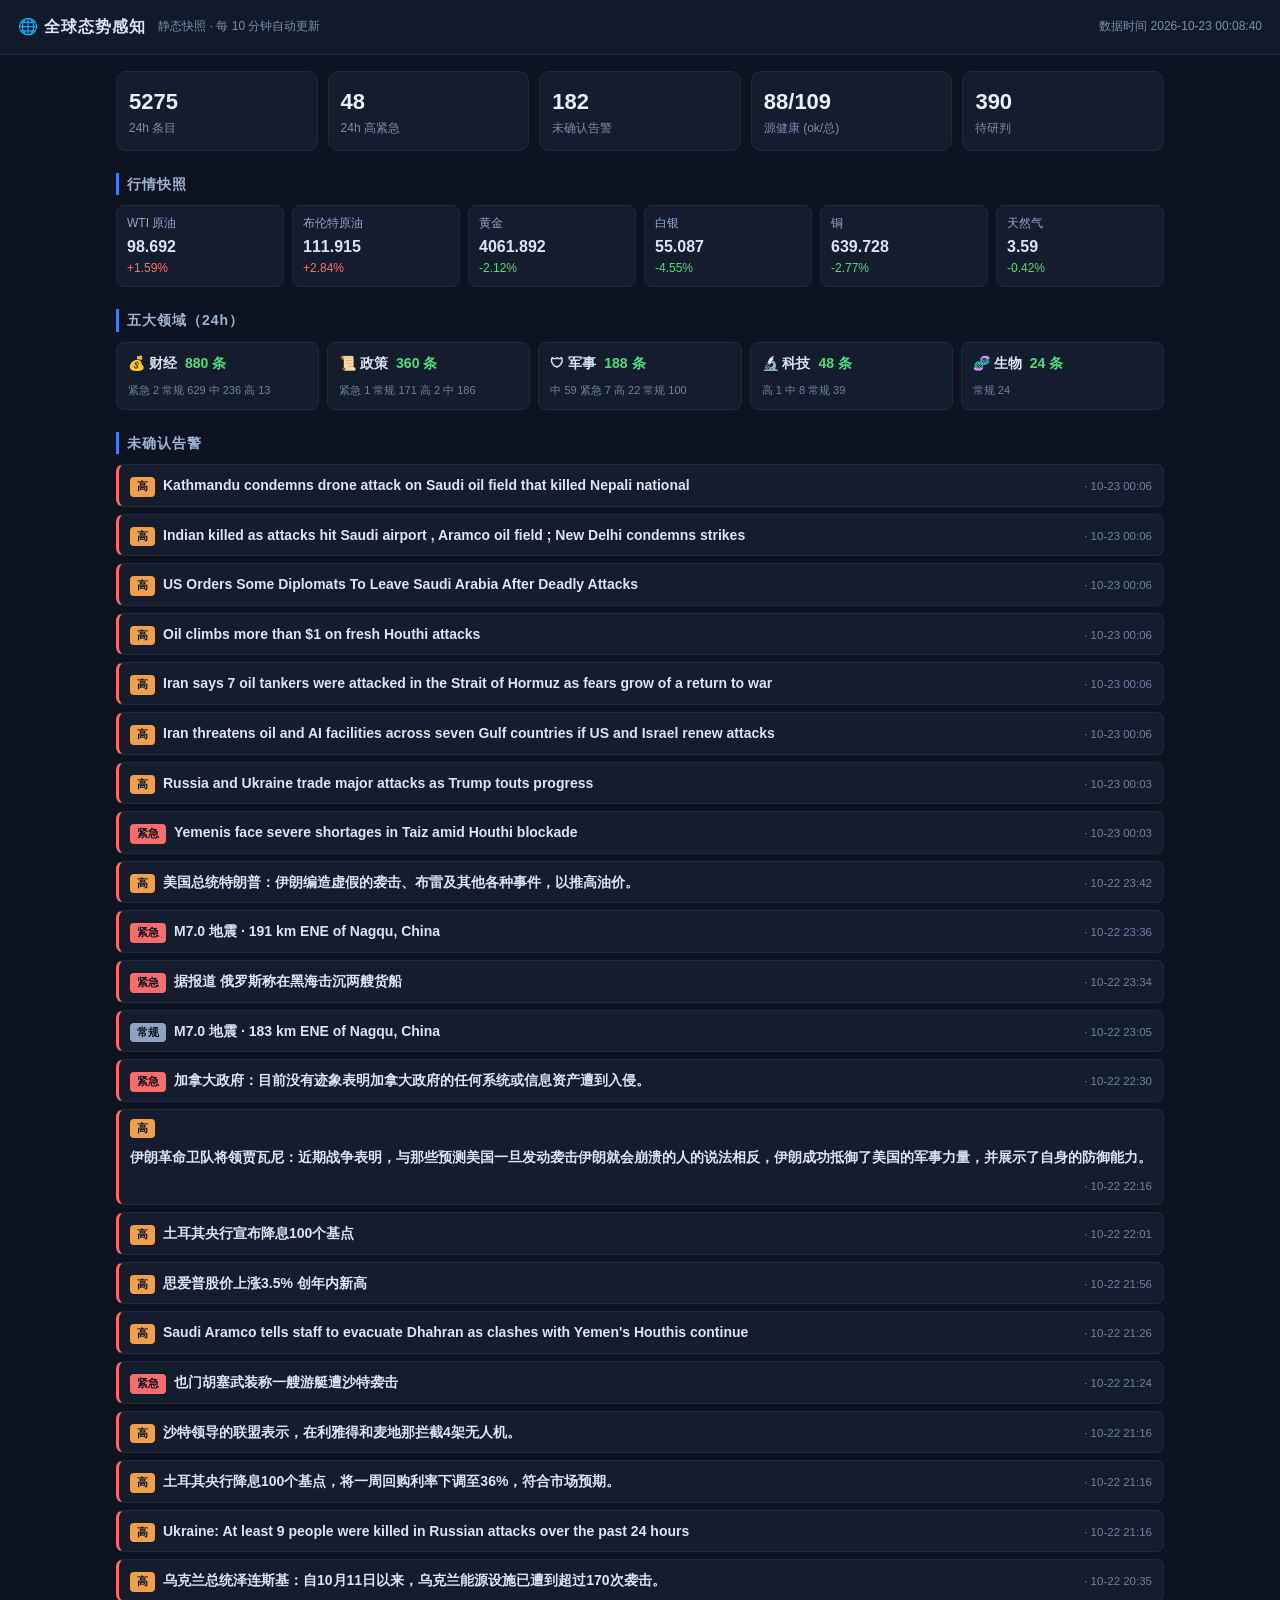
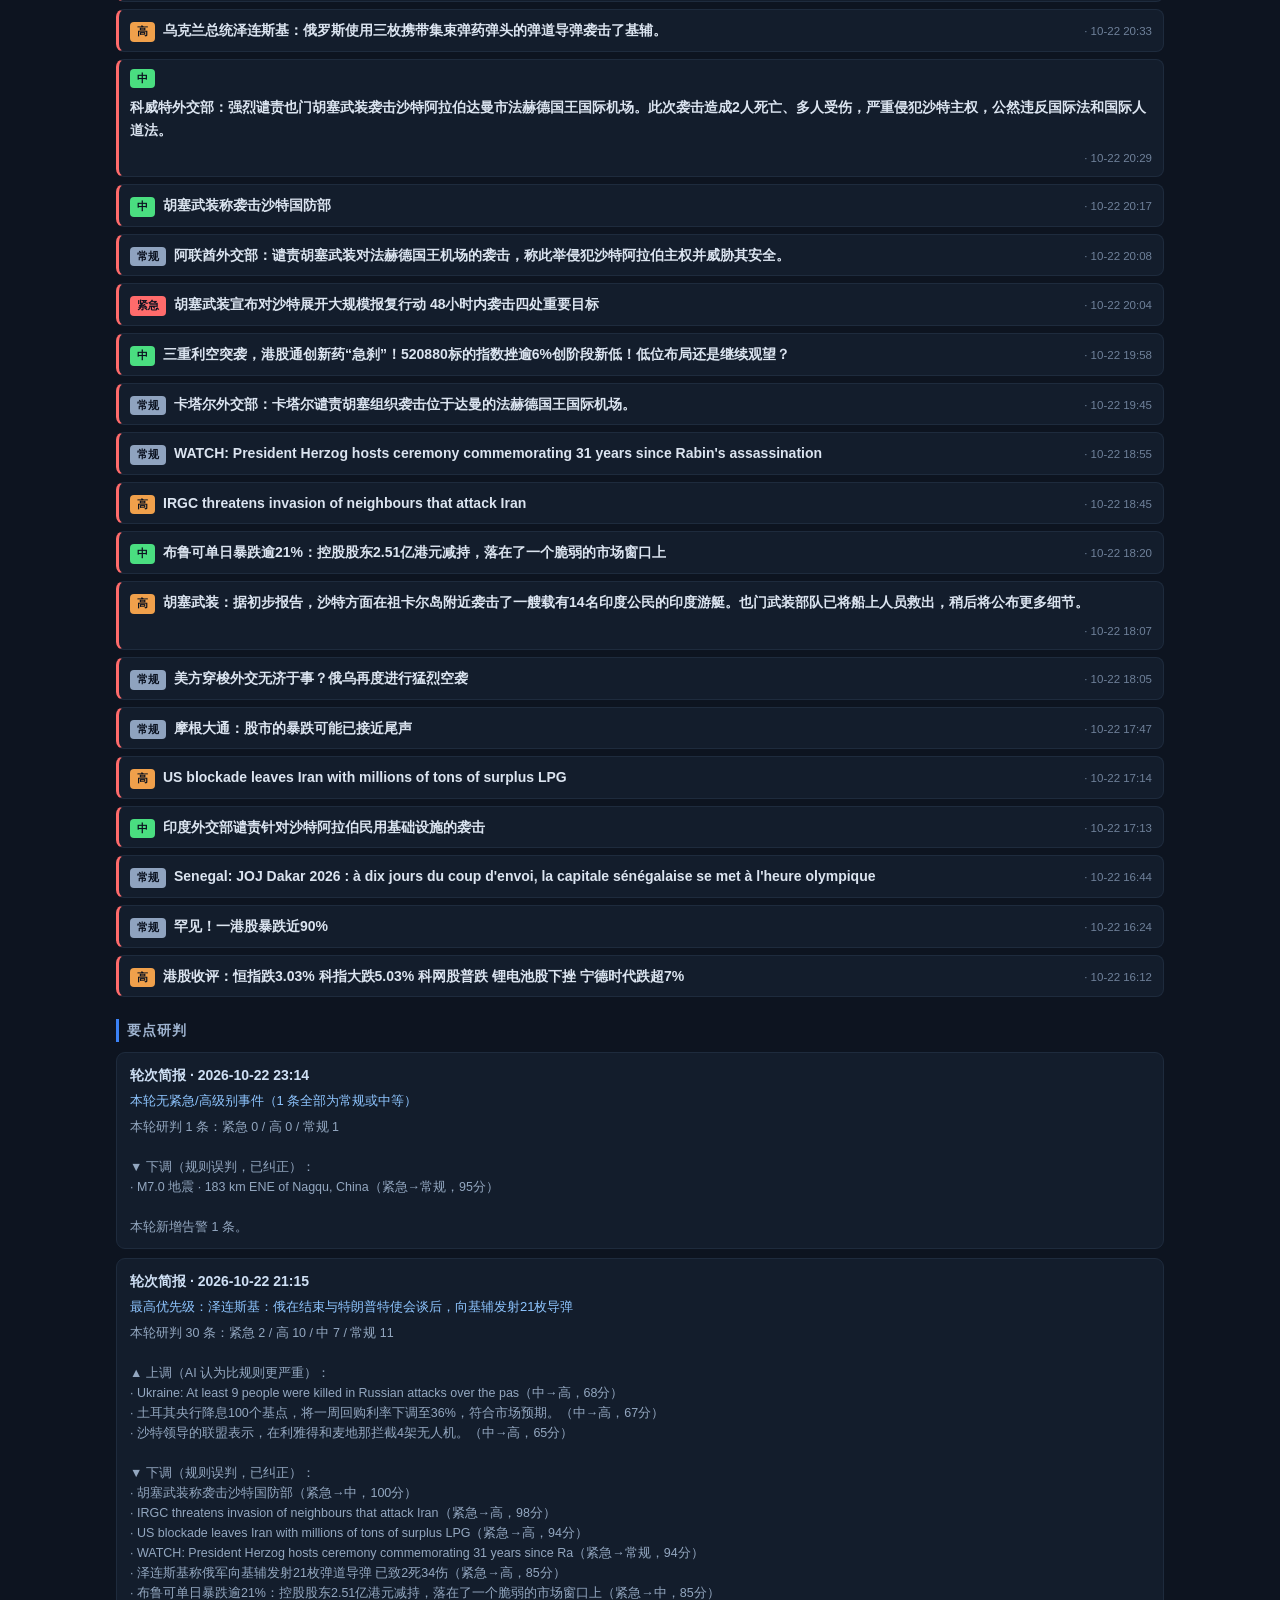
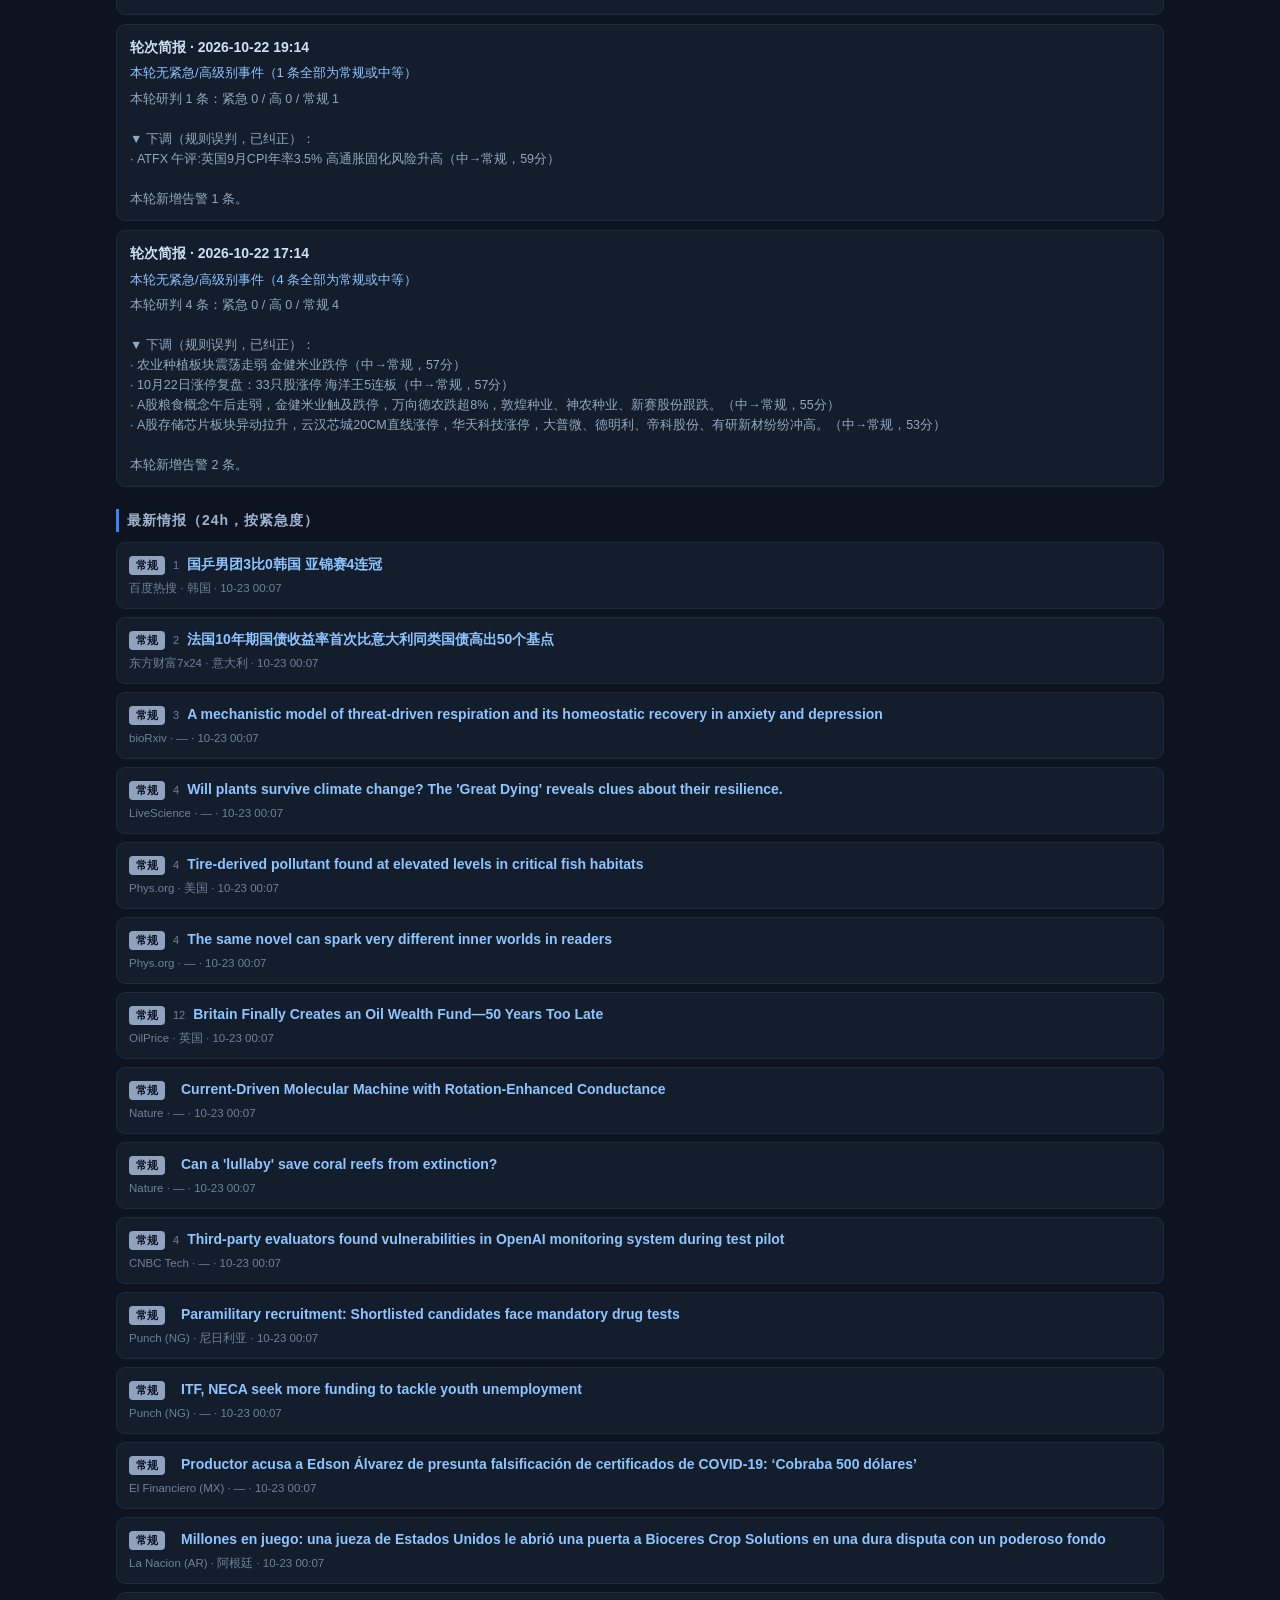
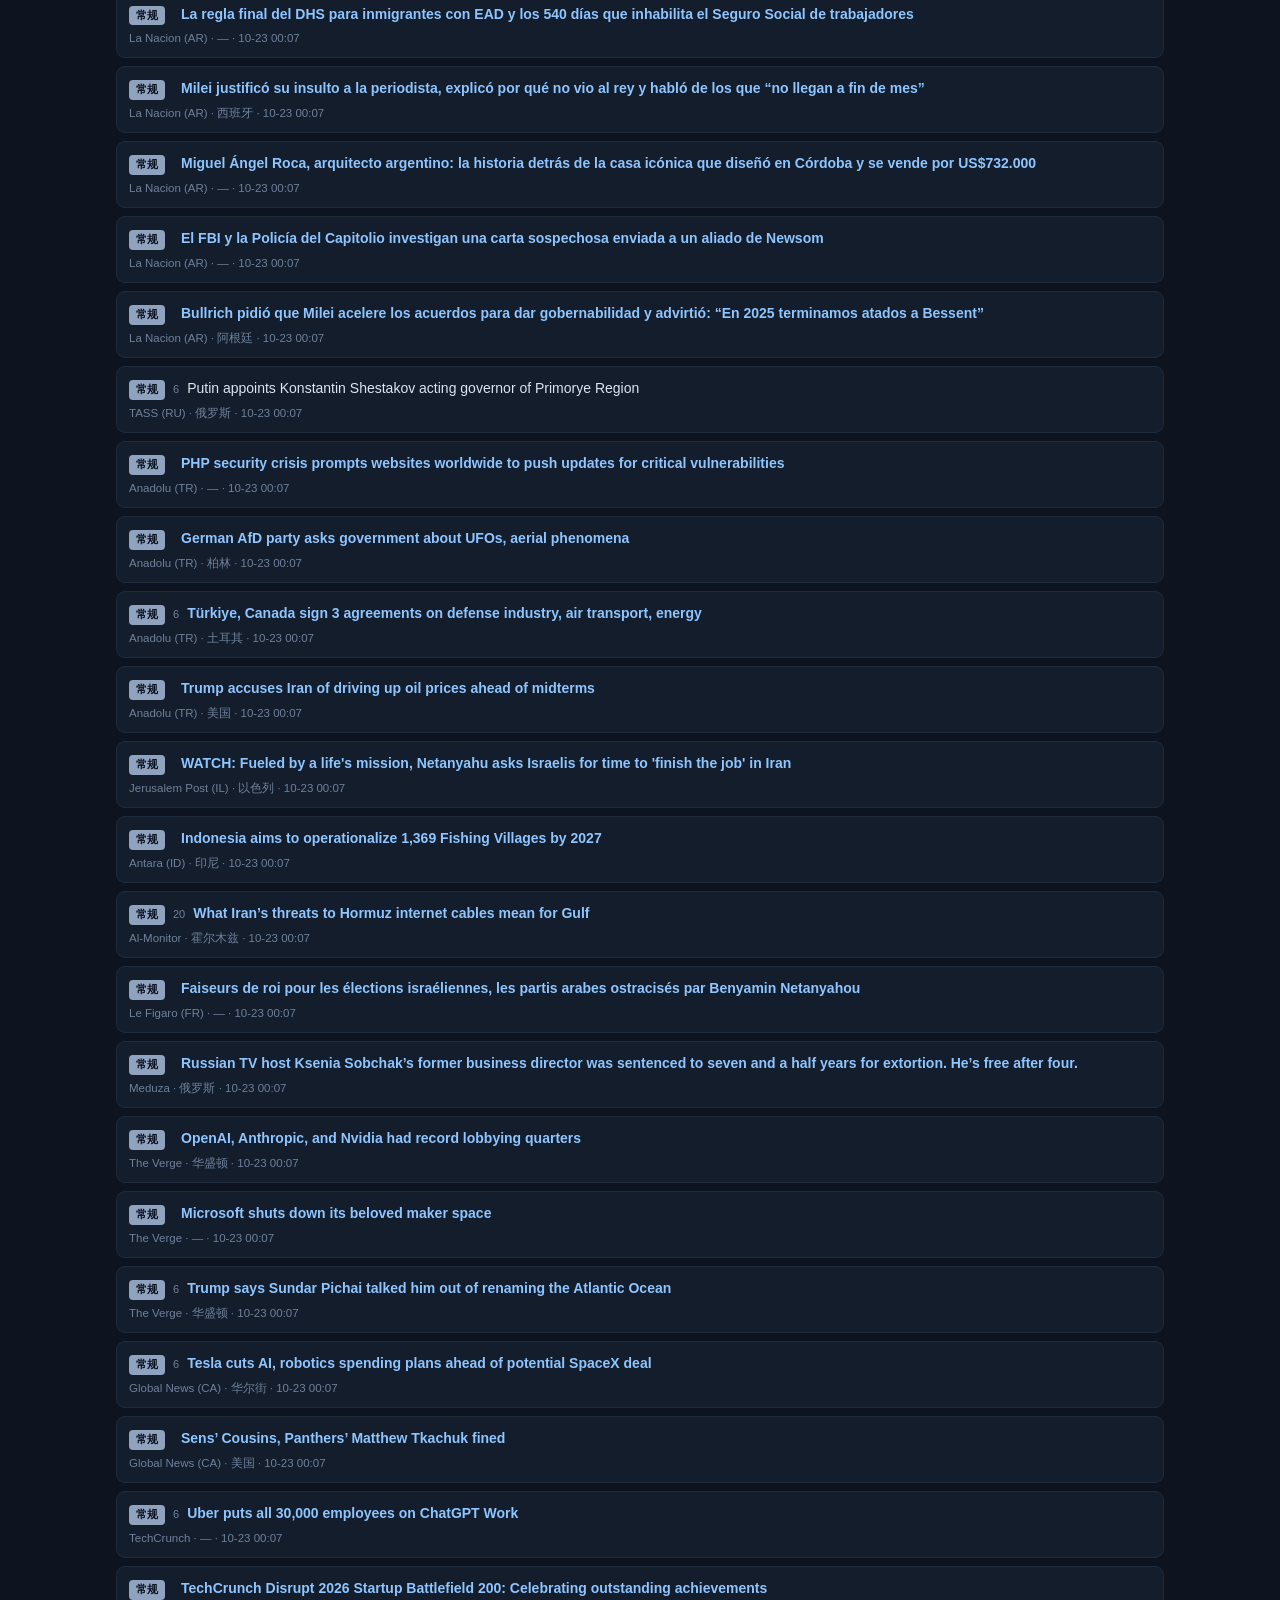
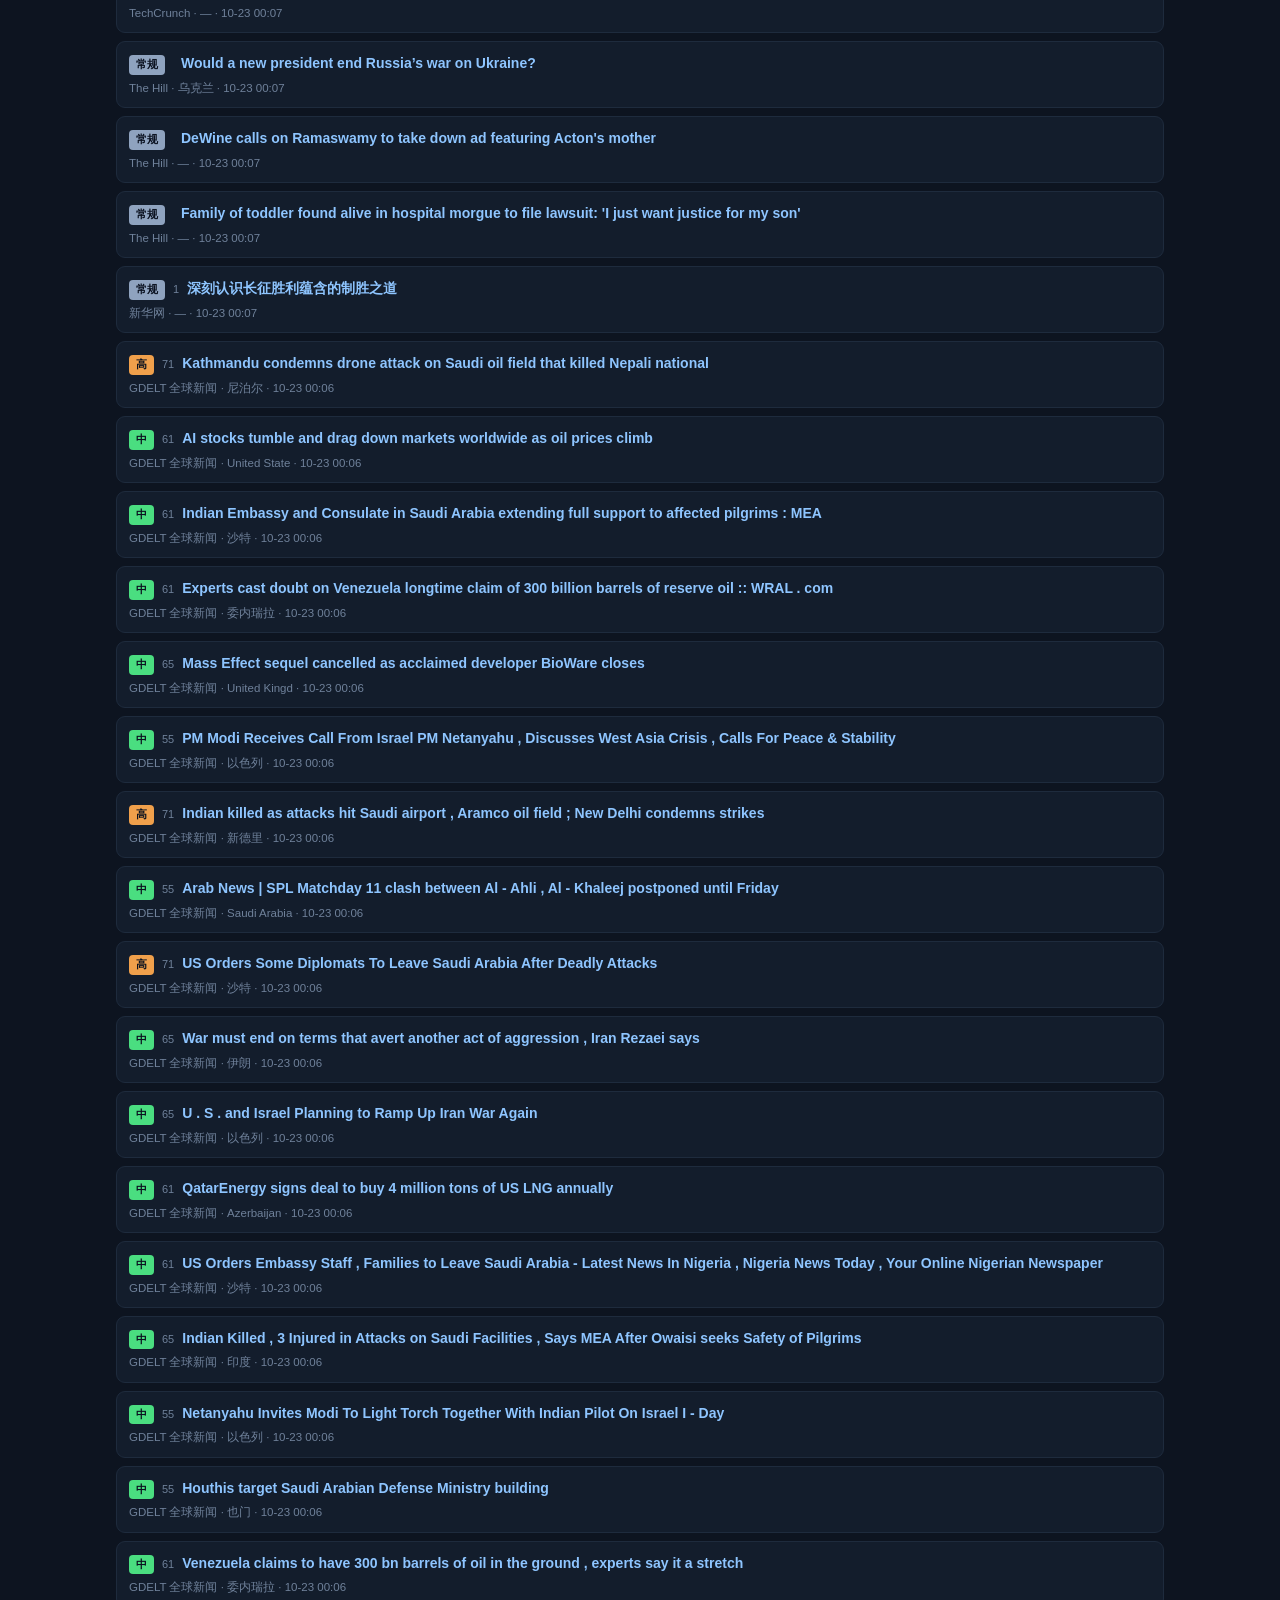
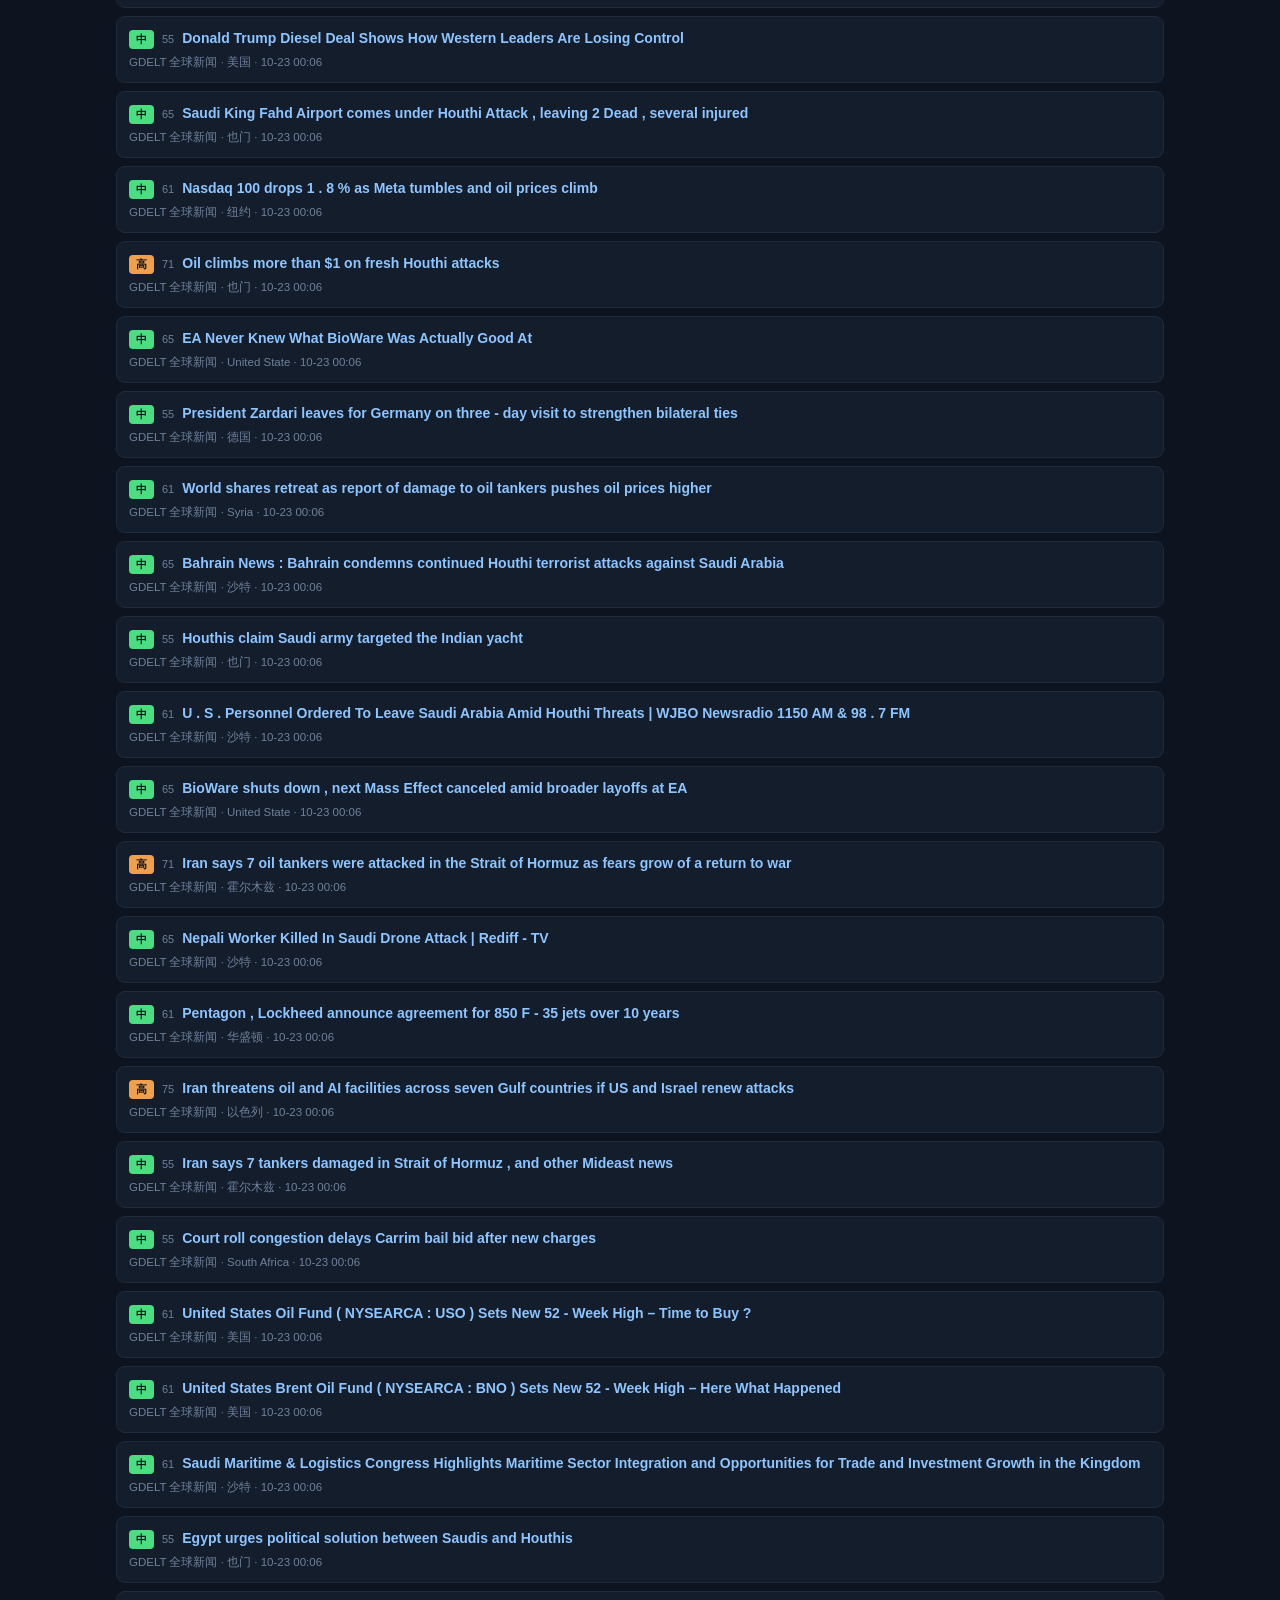
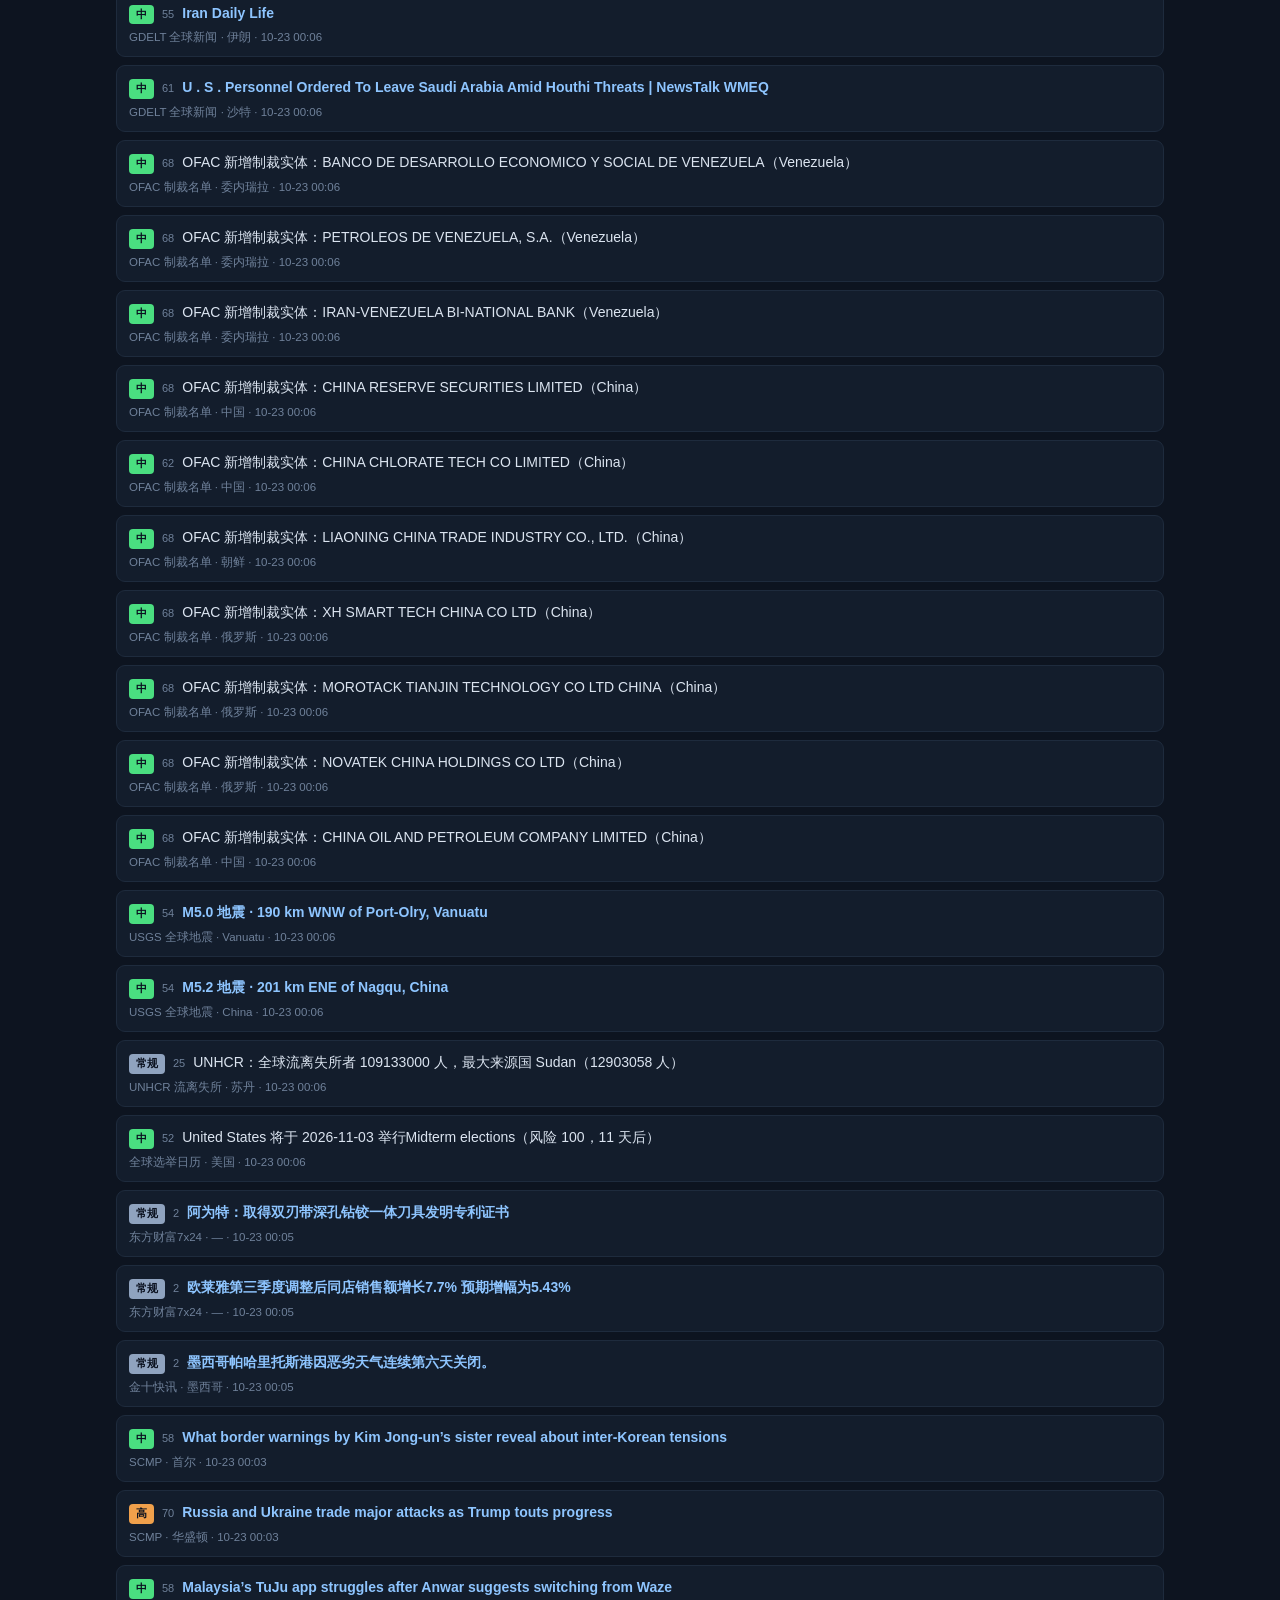
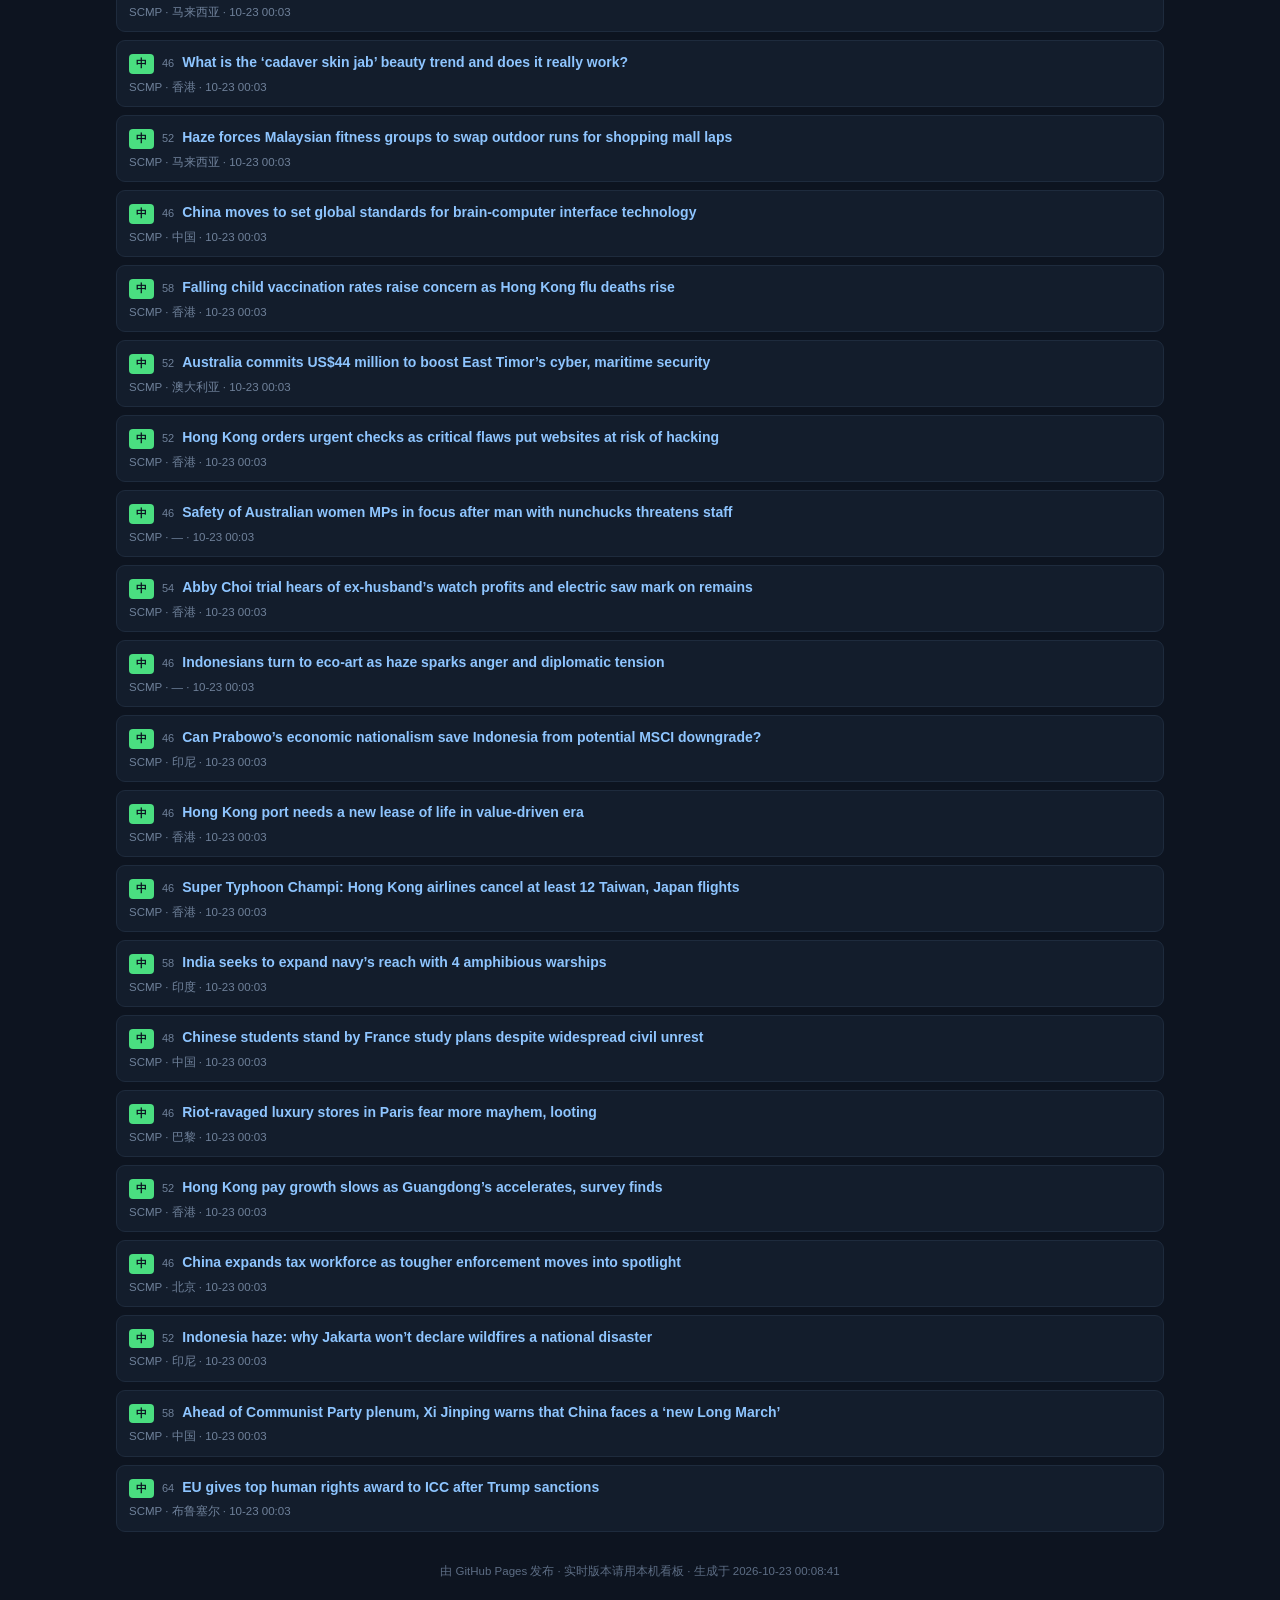
==== index.html @ e20b3ebb "chore: 更新看板快照 2026-10-23 00:08:41" ====
<!DOCTYPE html>
<html lang="zh-CN"><head><meta charset="utf-8">
<meta name="viewport" content="width=device-width,initial-scale=1">
<meta http-equiv="refresh" content="600">
<title>全球态势感知 · 静态看板</title>
<style>
*{box-sizing:border-box}
body{margin:0;background:#0d1420;color:#dbe4f0;font:14px/1.6 -apple-system,"Segoe UI","Microsoft YaHei",sans-serif}
header{display:flex;align-items:center;gap:12px;padding:14px 18px;border-bottom:1px solid #1e2b3d;background:#111a28;flex-wrap:wrap}
h1{font-size:16px;margin:0;letter-spacing:1px}
.sub{color:#7b8ea8;font-size:12px}
.wrap{max-width:1080px;margin:0 auto;padding:16px}
.cards{display:grid;grid-template-columns:repeat(auto-fit,minmax(150px,1fr));gap:10px;margin-bottom:16px}
.c{background:#131d2c;border:1px solid #1e2b3d;border-radius:10px;padding:12px}
.c .n{font-size:22px;font-weight:700;color:#e8f0fb}
.c .l{color:#7b8ea8;font-size:12px}
h2{font-size:14px;margin:22px 0 10px;color:#9fb4d0;letter-spacing:1px;border-left:3px solid #3b82f6;padding-left:8px}
.quotes{display:grid;grid-template-columns:repeat(auto-fit,minmax(120px,1fr));gap:8px}
.q{background:#131d2c;border:1px solid #1e2b3d;border-radius:8px;padding:8px 10px}
.qn{color:#8fa8c8;font-size:12px}.qp{font-size:16px;font-weight:700}.qc{font-size:12px}
.domains{display:grid;grid-template-columns:repeat(auto-fit,minmax(190px,1fr));gap:8px}
.d{background:#131d2c;border:1px solid #1e2b3d;border-radius:8px;padding:9px 11px;display:flex;gap:8px;align-items:baseline;flex-wrap:wrap}
.d span{color:#4ade80;font-weight:700}.d i{color:#6f819a;font-size:11px;font-style:normal;width:100%}
ul.alerts{list-style:none;padding:0;margin:0}
ul.alerts li{background:#131d2c;border:1px solid #1e2b3d;border-left:3px solid #ff6b6b;border-radius:8px;padding:9px 11px;margin-bottom:7px;display:flex;gap:8px;flex-wrap:wrap;align-items:baseline}
.lv{padding:1px 7px;border-radius:4px;font-size:11px;font-weight:700;color:#0b1220}
.at{font-weight:600}
.am{color:#6f819a;font-size:11.5px;margin-left:auto}
.it{background:#131d2c;border:1px solid #1e2b3d;border-radius:9px;padding:10px 12px;margin-bottom:8px}
.ih{display:flex;gap:8px;align-items:baseline;flex-wrap:wrap}
.ih a{color:#8ec5ff;text-decoration:none;font-weight:600}
.ih a:hover{text-decoration:underline}
.sc{color:#6f819a;font-size:11px}
.im{color:#6f819a;font-size:11.5px;margin-top:4px}
.in{color:#9fb4d0;font-size:12.5px;margin-top:6px;padding-top:6px;border-top:1px dashed #1e2b3d}
.b{background:#131d2c;border:1px solid #1e2b3d;border-radius:9px;padding:11px 13px;margin-bottom:9px}
.bt{font-weight:700;color:#cfe0f5}.bh{color:#8ec5ff;margin:5px 0;font-size:13px}
.bb{color:#93a7c0;font-size:12.5px}
footer{color:#5d6d84;font-size:11.5px;text-align:center;padding:22px 0}
</style></head><body>
<header>
  <h1>🌐 全球态势感知</h1>
  <span class="sub">静态快照 · 每 10 分钟自动更新</span>
  <span class="sub" style="margin-left:auto">数据时间 2026-10-23 00:08:40</span>
</header>
<div class="wrap">
  <div class="cards">
    <div class="c"><div class="n">5275</div><div class="l">24h 条目</div></div>
    <div class="c"><div class="n">48</div><div class="l">24h 高紧急</div></div>
    <div class="c"><div class="n">182</div><div class="l">未确认告警</div></div>
    <div class="c"><div class="n">88/109</div><div class="l">源健康 (ok/总)</div></div>
    <div class="c"><div class="n">390</div><div class="l">待研判</div></div>
  </div>
  <h2>行情快照</h2>
  <div class="quotes"><div class="q"><div class="qn">WTI 原油</div><div class="qp">98.692</div><div class="qc" style="color:#ff6b6b">+1.59%</div></div><div class="q"><div class="qn">布伦特原油</div><div class="qp">111.915</div><div class="qc" style="color:#ff6b6b">+2.84%</div></div><div class="q"><div class="qn">黄金</div><div class="qp">4061.892</div><div class="qc" style="color:#4ade80">-2.12%</div></div><div class="q"><div class="qn">白银</div><div class="qp">55.087</div><div class="qc" style="color:#4ade80">-4.55%</div></div><div class="q"><div class="qn">铜</div><div class="qp">639.728</div><div class="qc" style="color:#4ade80">-2.77%</div></div><div class="q"><div class="qn">天然气</div><div class="qp">3.59</div><div class="qc" style="color:#4ade80">-0.42%</div></div></div>
  <h2>五大领域（24h）</h2>
  <div class="domains"><div class="d"><b>💰 财经</b><span>880 条</span><i>紧急 2 常规 629 中 236 高 13</i></div><div class="d"><b>📜 政策</b><span>360 条</span><i>紧急 1 常规 171 高 2 中 186</i></div><div class="d"><b>🛡 军事</b><span>188 条</span><i>中 59 紧急 7 高 22 常规 100</i></div><div class="d"><b>🔬 科技</b><span>48 条</span><i>高 1 中 8 常规 39</i></div><div class="d"><b>🧬 生物</b><span>24 条</span><i>常规 24</i></div></div>
  <h2>未确认告警</h2>
  <ul class="alerts"><li><span class="lv" style="background:#f0a04b">高</span><span class="at">Kathmandu condemns drone attack on Saudi oil field that killed Nepali national</span><span class="am"> · 10-23 00:06</span></li><li><span class="lv" style="background:#f0a04b">高</span><span class="at">Indian killed as attacks hit Saudi airport , Aramco oil field ; New Delhi condemns strikes</span><span class="am"> · 10-23 00:06</span></li><li><span class="lv" style="background:#f0a04b">高</span><span class="at">US Orders Some Diplomats To Leave Saudi Arabia After Deadly Attacks</span><span class="am"> · 10-23 00:06</span></li><li><span class="lv" style="background:#f0a04b">高</span><span class="at">Oil climbs more than $1 on fresh Houthi attacks</span><span class="am"> · 10-23 00:06</span></li><li><span class="lv" style="background:#f0a04b">高</span><span class="at">Iran says 7 oil tankers were attacked in the Strait of Hormuz as fears grow of a return to war</span><span class="am"> · 10-23 00:06</span></li><li><span class="lv" style="background:#f0a04b">高</span><span class="at">Iran threatens oil and AI facilities across seven Gulf countries if US and Israel renew attacks</span><span class="am"> · 10-23 00:06</span></li><li><span class="lv" style="background:#f0a04b">高</span><span class="at">Russia and Ukraine trade major attacks as Trump touts progress</span><span class="am"> · 10-23 00:03</span></li><li><span class="lv" style="background:#ff6b6b">紧急</span><span class="at">Yemenis face severe shortages in Taiz amid Houthi blockade</span><span class="am"> · 10-23 00:03</span></li><li><span class="lv" style="background:#f0a04b">高</span><span class="at">美国总统特朗普：伊朗编造虚假的袭击、布雷及其他各种事件，以推高油价。</span><span class="am"> · 10-22 23:42</span></li><li><span class="lv" style="background:#ff6b6b">紧急</span><span class="at">M7.0 地震 · 191 km ENE of Nagqu, China</span><span class="am"> · 10-22 23:36</span></li><li><span class="lv" style="background:#ff6b6b">紧急</span><span class="at">据报道 俄罗斯称在黑海击沉两艘货船</span><span class="am"> · 10-22 23:34</span></li><li><span class="lv" style="background:#8fa3bf">常规</span><span class="at">M7.0 地震 · 183 km ENE of Nagqu, China</span><span class="am"> · 10-22 23:05</span></li><li><span class="lv" style="background:#ff6b6b">紧急</span><span class="at">加拿大政府：目前没有迹象表明加拿大政府的任何系统或信息资产遭到入侵。</span><span class="am"> · 10-22 22:30</span></li><li><span class="lv" style="background:#f0a04b">高</span><span class="at">伊朗革命卫队将领贾瓦尼：近期战争表明，与那些预测美国一旦发动袭击伊朗就会崩溃的人的说法相反，伊朗成功抵御了美国的军事力量，并展示了自身的防御能力。</span><span class="am"> · 10-22 22:16</span></li><li><span class="lv" style="background:#f0a04b">高</span><span class="at">土耳其央行宣布降息100个基点</span><span class="am"> · 10-22 22:01</span></li><li><span class="lv" style="background:#f0a04b">高</span><span class="at">思爱普股价上涨3.5% 创年内新高</span><span class="am"> · 10-22 21:56</span></li><li><span class="lv" style="background:#f0a04b">高</span><span class="at">Saudi Aramco tells staff to evacuate Dhahran as clashes with Yemen's Houthis continue</span><span class="am"> · 10-22 21:26</span></li><li><span class="lv" style="background:#ff6b6b">紧急</span><span class="at">也门胡塞武装称一艘游艇遭沙特袭击</span><span class="am"> · 10-22 21:24</span></li><li><span class="lv" style="background:#f0a04b">高</span><span class="at">沙特领导的联盟表示，在利雅得和麦地那拦截4架无人机。</span><span class="am"> · 10-22 21:16</span></li><li><span class="lv" style="background:#f0a04b">高</span><span class="at">土耳其央行降息100个基点，将一周回购利率下调至36%，符合市场预期。</span><span class="am"> · 10-22 21:16</span></li><li><span class="lv" style="background:#f0a04b">高</span><span class="at">Ukraine: At least 9 people were killed in Russian attacks over the past 24 hours</span><span class="am"> · 10-22 21:16</span></li><li><span class="lv" style="background:#f0a04b">高</span><span class="at">乌克兰总统泽连斯基：自10月11日以来，乌克兰能源设施已遭到超过170次袭击。</span><span class="am"> · 10-22 20:35</span></li><li><span class="lv" style="background:#f0a04b">高</span><span class="at">乌克兰总统泽连斯基：俄罗斯使用三枚携带集束弹药弹头的弹道导弹袭击了基辅。</span><span class="am"> · 10-22 20:33</span></li><li><span class="lv" style="background:#4ade80">中</span><span class="at">科威特外交部：强烈谴责也门胡塞武装袭击沙特阿拉伯达曼市法赫德国王国际机场。此次袭击造成2人死亡、多人受伤，严重侵犯沙特主权，公然违反国际法和国际人道法。</span><span class="am"> · 10-22 20:29</span></li><li><span class="lv" style="background:#4ade80">中</span><span class="at">胡塞武装称袭击沙特国防部</span><span class="am"> · 10-22 20:17</span></li><li><span class="lv" style="background:#8fa3bf">常规</span><span class="at">阿联酋外交部：谴责胡塞武装对法赫德国王机场的袭击，称此举侵犯沙特阿拉伯主权并威胁其安全。</span><span class="am"> · 10-22 20:08</span></li><li><span class="lv" style="background:#ff6b6b">紧急</span><span class="at">胡塞武装宣布对沙特展开大规模报复行动 48小时内袭击四处重要目标</span><span class="am"> · 10-22 20:04</span></li><li><span class="lv" style="background:#4ade80">中</span><span class="at">三重利空突袭，港股通创新药“急刹”！520880标的指数挫逾6%创阶段新低！低位布局还是继续观望？</span><span class="am"> · 10-22 19:58</span></li><li><span class="lv" style="background:#8fa3bf">常规</span><span class="at">卡塔尔外交部：卡塔尔谴责胡塞组织袭击位于达曼的法赫德国王国际机场。</span><span class="am"> · 10-22 19:45</span></li><li><span class="lv" style="background:#8fa3bf">常规</span><span class="at">WATCH: President Herzog hosts ceremony commemorating 31 years since Rabin's assassination</span><span class="am"> · 10-22 18:55</span></li><li><span class="lv" style="background:#f0a04b">高</span><span class="at">IRGC threatens invasion of neighbours that attack Iran</span><span class="am"> · 10-22 18:45</span></li><li><span class="lv" style="background:#4ade80">中</span><span class="at">布鲁可单日暴跌逾21%：控股股东2.51亿港元减持，落在了一个脆弱的市场窗口上</span><span class="am"> · 10-22 18:20</span></li><li><span class="lv" style="background:#f0a04b">高</span><span class="at">胡塞武装：据初步报告，沙特方面在祖卡尔岛附近袭击了一艘载有14名印度公民的印度游艇。也门武装部队已将船上人员救出，稍后将公布更多细节。</span><span class="am"> · 10-22 18:07</span></li><li><span class="lv" style="background:#8fa3bf">常规</span><span class="at">美方穿梭外交无济于事？俄乌再度进行猛烈空袭</span><span class="am"> · 10-22 18:05</span></li><li><span class="lv" style="background:#8fa3bf">常规</span><span class="at">摩根大通：股市的暴跌可能已接近尾声</span><span class="am"> · 10-22 17:47</span></li><li><span class="lv" style="background:#f0a04b">高</span><span class="at">US blockade leaves Iran with millions of tons of surplus LPG</span><span class="am"> · 10-22 17:14</span></li><li><span class="lv" style="background:#4ade80">中</span><span class="at">印度外交部谴责针对沙特阿拉伯民用基础设施的袭击</span><span class="am"> · 10-22 17:13</span></li><li><span class="lv" style="background:#8fa3bf">常规</span><span class="at">Senegal: JOJ Dakar 2026 : à dix jours du coup d'envoi, la capitale sénégalaise se met à l'heure olympique</span><span class="am"> · 10-22 16:44</span></li><li><span class="lv" style="background:#8fa3bf">常规</span><span class="at">罕见！一港股暴跌近90%</span><span class="am"> · 10-22 16:24</span></li><li><span class="lv" style="background:#f0a04b">高</span><span class="at">港股收评：恒指跌3.03% 科指大跌5.03% 科网股普跌 锂电池股下挫 宁德时代跌超7%</span><span class="am"> · 10-22 16:12</span></li></ul>
  <h2>要点研判</h2>
  <div><div class="b"><div class="bt">轮次简报 · 2026-10-22 23:14</div><div class="bh">本轮无紧急/高级别事件（1 条全部为常规或中等）</div><div class="bb">本轮研判 1 条：紧急 0 / 高 0 / 常规 1<br><br>▼ 下调（规则误判，已纠正）：<br>  · M7.0 地震 · 183 km ENE of Nagqu, China（紧急→常规，95分）<br><br>本轮新增告警 1 条。</div></div><div class="b"><div class="bt">轮次简报 · 2026-10-22 21:15</div><div class="bh">最高优先级：泽连斯基：俄在结束与特朗普特使会谈后，向基辅发射21枚导弹</div><div class="bb">本轮研判 30 条：紧急 2 / 高 10 / 中 7 / 常规 11<br><br>▲ 上调（AI 认为比规则更严重）：<br>  · Ukraine: At least 9 people were killed in Russian attacks over the pas（中→高，68分）<br>  · 土耳其央行降息100个基点，将一周回购利率下调至36%，符合市场预期。（中→高，67分）<br>  · 沙特领导的联盟表示，在利雅得和麦地那拦截4架无人机。（中→高，65分）<br><br>▼ 下调（规则误判，已纠正）：<br>  · 胡塞武装称袭击沙特国防部（紧急→中，100分）<br>  · IRGC threatens invasion of neighbours that attack Iran（紧急→高，98分）<br>  · US blockade leaves Iran with millions of tons of surplus LPG（紧急→高，94分）<br>  · WATCH: President Herzog hosts ceremony commemorating 31 years since Ra（紧急→常规，94分）<br>  · 泽连斯基称俄军向基辅发射21枚弹道导弹 已致2死34伤（紧急→高，85分）<br>  · 布鲁可单日暴跌逾21%：控股股东2.51亿港元减持，落在了一个脆弱的市场窗口上（紧急→中，85分）<br></div></div><div class="b"><div class="bt">轮次简报 · 2026-10-22 19:14</div><div class="bh">本轮无紧急/高级别事件（1 条全部为常规或中等）</div><div class="bb">本轮研判 1 条：紧急 0 / 高 0 / 常规 1<br><br>▼ 下调（规则误判，已纠正）：<br>  · ATFX 午评:英国9月CPI年率3.5% 高通胀固化风险升高（中→常规，59分）<br><br>本轮新增告警 1 条。</div></div><div class="b"><div class="bt">轮次简报 · 2026-10-22 17:14</div><div class="bh">本轮无紧急/高级别事件（4 条全部为常规或中等）</div><div class="bb">本轮研判 4 条：紧急 0 / 高 0 / 常规 4<br><br>▼ 下调（规则误判，已纠正）：<br>  · 农业种植板块震荡走弱 金健米业跌停（中→常规，57分）<br>  · 10月22日涨停复盘：33只股涨停 海洋王5连板（中→常规，57分）<br>  · A股粮食概念午后走弱，金健米业触及跌停，万向德农跌超8%，敦煌种业、神农种业、新赛股份跟跌。（中→常规，55分）<br>  · A股存储芯片板块异动拉升，云汉芯城20CM直线涨停，华天科技涨停，大普微、德明利、帝科股份、有研新材纷纷冲高。（中→常规，53分）<br><br>本轮新增告警 2 条。</div></div></div>
  <h2>最新情报（24h，按紧急度）</h2>
  <div><div class="it"><div class="ih"><span class="lv" style="background:#8fa3bf">常规</span><span class="sc">1</span><a href="https://m.baidu.com/s?word=%E5%9B%BD%E4%B9%92%E7%94%B7%E5%9B%A23%E6%AF%940%E9%9F%A9%E5%9B%BD+%E4%BA%9A%E9%94%A6%E8%B5%9B4%E8%BF%9E%E5%86%A0&amp;sa=fyb_news" target="_blank" rel="noopener">国乒男团3比0韩国 亚锦赛4连冠</a></div><div class="im">百度热搜 · 韩国 · 10-23 00:07</div></div><div class="it"><div class="ih"><span class="lv" style="background:#8fa3bf">常规</span><span class="sc">2</span><a href="https://kuaixun.eastmoney.com/" target="_blank" rel="noopener">法国10年期国债收益率首次比意大利同类国债高出50个基点</a></div><div class="im">东方财富7x24 · 意大利 · 10-23 00:07</div></div><div class="it"><div class="ih"><span class="lv" style="background:#8fa3bf">常规</span><span class="sc">3</span><a href="https://www.biorxiv.org/content/10.64898/2026.10.16.759543v1?rss=1" target="_blank" rel="noopener">A mechanistic model of threat-driven respiration and its homeostatic recovery in anxiety and depression</a></div><div class="im">bioRxiv · — · 10-23 00:07</div></div><div class="it"><div class="ih"><span class="lv" style="background:#8fa3bf">常规</span><span class="sc">4</span><a href="https://www.livescience.com/planet-earth/plants/can-plants-survive-climate-change-an-armory-of-unique-adaptations-could-see-some-grow-with-the-flow" target="_blank" rel="noopener">Will plants survive climate change? The 'Great Dying' reveals clues about their resilience.</a></div><div class="im">LiveScience · — · 10-23 00:07</div></div><div class="it"><div class="ih"><span class="lv" style="background:#8fa3bf">常规</span><span class="sc">4</span><a href="https://phys.org/news/2026-10-derived-pollutant-elevated-critical-fish.html" target="_blank" rel="noopener">Tire-derived pollutant found at elevated levels in critical fish habitats</a></div><div class="im">Phys.org · 美国 · 10-23 00:07</div></div><div class="it"><div class="ih"><span class="lv" style="background:#8fa3bf">常规</span><span class="sc">4</span><a href="https://phys.org/news/2026-10-worlds-readers.html" target="_blank" rel="noopener">The same novel can spark very different inner worlds in readers</a></div><div class="im">Phys.org · — · 10-23 00:07</div></div><div class="it"><div class="ih"><span class="lv" style="background:#8fa3bf">常规</span><span class="sc">12</span><a href="https://oilprice.com/Energy/Energy-General/Britain-Finally-Creates-an-Oil-Wealth-Fund50-Years-Too-Late.html" target="_blank" rel="noopener">Britain Finally Creates an Oil Wealth Fund—50 Years Too Late</a></div><div class="im">OilPrice · 英国 · 10-23 00:07</div></div><div class="it"><div class="ih"><span class="lv" style="background:#8fa3bf">常规</span><span class="sc"></span><a href="https://www.nature.com/articles/s41586-026-11312-x" target="_blank" rel="noopener">Current-Driven Molecular Machine with Rotation-Enhanced Conductance</a></div><div class="im">Nature · — · 10-23 00:07</div></div><div class="it"><div class="ih"><span class="lv" style="background:#8fa3bf">常规</span><span class="sc"></span><a href="https://www.nature.com/articles/d41586-026-03414-3" target="_blank" rel="noopener">Can a 'lullaby' save coral reefs from extinction?</a></div><div class="im">Nature · — · 10-23 00:07</div></div><div class="it"><div class="ih"><span class="lv" style="background:#8fa3bf">常规</span><span class="sc">4</span><a href="https://www.cnbc.com/2026/10/22/metr-redwood-research-open-ai-test.html" target="_blank" rel="noopener">Third-party evaluators found vulnerabilities in OpenAI monitoring system during test pilot</a></div><div class="im">CNBC Tech · — · 10-23 00:07</div></div><div class="it"><div class="ih"><span class="lv" style="background:#8fa3bf">常规</span><span class="sc"></span><a href="https://punchng.com/paramilitary-recruitment-shortlisted-candidates-face-mandatory-drug-tests/?utm_source=rss.punchng.com&amp;amp;utm_medium=web" target="_blank" rel="noopener">Paramilitary recruitment: Shortlisted candidates face mandatory drug tests</a></div><div class="im">Punch (NG) · 尼日利亚 · 10-23 00:07</div></div><div class="it"><div class="ih"><span class="lv" style="background:#8fa3bf">常规</span><span class="sc"></span><a href="https://punchng.com/itf-neca-seek-more-funding-to-tackle-youth-unemployment/?utm_source=rss.punchng.com&amp;amp;utm_medium=web" target="_blank" rel="noopener">ITF, NECA seek more funding to tackle youth unemployment</a></div><div class="im">Punch (NG) · — · 10-23 00:07</div></div><div class="it"><div class="ih"><span class="lv" style="background:#8fa3bf">常规</span><span class="sc"></span><a href="https://www.elfinanciero.com.mx/deportes/2026/10/22/acusan-a-edson-alvarez-de-presunta-falsificacion-de-certificados-de-vacunacion-de-covid-19/" target="_blank" rel="noopener">Productor acusa a Edson Álvarez de presunta falsificación de certificados de COVID-19: ‘Cobraba 500 dólares’</a></div><div class="im">El Financiero (MX) · — · 10-23 00:07</div></div><div class="it"><div class="ih"><span class="lv" style="background:#8fa3bf">常规</span><span class="sc"></span><a href="https://www.lanacion.com.ar/economia/campo/millones-en-juego-una-jueza-de-estados-unidos-le-abrio-una-puerta-a-bioceres-crop-solutions-en-una-nid22102026/" target="_blank" rel="noopener">Millones en juego: una jueza de Estados Unidos le abrió una puerta a Bioceres Crop Solutions en una dura disputa con un poderoso fondo</a></div><div class="im">La Nacion (AR) · 阿根廷 · 10-23 00:07</div></div><div class="it"><div class="ih"><span class="lv" style="background:#8fa3bf">常规</span><span class="sc"></span><a href="https://www.lanacion.com.ar/estados-unidos/migraciones/la-regla-final-del-dhs-para-inmigrantes-con-ead-y-los-540-dias-que-inhabilita-el-seguro-social-de-nid22102026/" target="_blank" rel="noopener">La regla final del DHS para inmigrantes con EAD y los 540 días que inhabilita el Seguro Social de trabajadores</a></div><div class="im">La Nacion (AR) · — · 10-23 00:07</div></div><div class="it"><div class="ih"><span class="lv" style="background:#8fa3bf">常规</span><span class="sc"></span><a href="https://www.lanacion.com.ar/politica/milei-justifico-su-insulto-a-la-periodista-explico-por-que-no-vio-al-rey-y-hablo-de-los-que-no-nid22102026/" target="_blank" rel="noopener">Milei justificó su insulto a la periodista, explicó por qué no vio al rey y habló de los que “no llegan a fin de mes”</a></div><div class="im">La Nacion (AR) · 西班牙 · 10-23 00:07</div></div><div class="it"><div class="ih"><span class="lv" style="background:#8fa3bf">常规</span><span class="sc"></span><a href="https://www.lanacion.com.ar/propiedades/la-historia-detras-de-la-casa-iconica-disenada-por-miguel-angel-roca-se-vende-por-us732000-nid22102026/" target="_blank" rel="noopener">Miguel Ángel Roca, arquitecto argentino: la historia detrás de la casa icónica que diseñó en Córdoba y se vende por US$732.000</a></div><div class="im">La Nacion (AR) · — · 10-23 00:07</div></div><div class="it"><div class="ih"><span class="lv" style="background:#8fa3bf">常规</span><span class="sc"></span><a href="https://www.lanacion.com.ar/estados-unidos/california/el-fbi-y-la-policia-del-capitolio-investigan-una-carta-sospechosa-enviada-a-un-aliado-de-newsom-nid22102026/" target="_blank" rel="noopener">El FBI y la Policía del Capitolio investigan una carta sospechosa enviada a un aliado de Newsom</a></div><div class="im">La Nacion (AR) · — · 10-23 00:07</div></div><div class="it"><div class="ih"><span class="lv" style="background:#8fa3bf">常规</span><span class="sc"></span><a href="https://www.lanacion.com.ar/politica/bullrich-pidio-que-milei-acelere-los-acuerdos-para-dar-gobernabilidad-y-advirtio-en-2025-terminamos-nid22102026/" target="_blank" rel="noopener">Bullrich pidió que Milei acelere los acuerdos para dar gobernabilidad y advirtió: “En 2025 terminamos atados a Bessent”</a></div><div class="im">La Nacion (AR) · 阿根廷 · 10-23 00:07</div></div><div class="it"><div class="ih"><span class="lv" style="background:#8fa3bf">常规</span><span class="sc">6</span>Putin appoints Konstantin Shestakov acting governor of Primorye Region</div><div class="im">TASS (RU) · 俄罗斯 · 10-23 00:07</div></div><div class="it"><div class="ih"><span class="lv" style="background:#8fa3bf">常规</span><span class="sc"></span><a href="https://www.aa.com.tr/en/science-technology/php-security-crisis-prompts-websites-worldwide-to-push-updates-for-critical-vulnerabilities/4097614" target="_blank" rel="noopener">PHP security crisis prompts websites worldwide to push updates for critical vulnerabilities</a></div><div class="im">Anadolu (TR) · — · 10-23 00:07</div></div><div class="it"><div class="ih"><span class="lv" style="background:#8fa3bf">常规</span><span class="sc"></span><a href="https://www.aa.com.tr/en/europe/german-afd-party-asks-government-about-ufos-aerial-phenomena/4097620" target="_blank" rel="noopener">German AfD party asks government about UFOs, aerial phenomena</a></div><div class="im">Anadolu (TR) · 柏林 · 10-23 00:07</div></div><div class="it"><div class="ih"><span class="lv" style="background:#8fa3bf">常规</span><span class="sc">6</span><a href="https://www.aa.com.tr/en/turkiye/turkiye-canada-sign-3-agreements-on-defense-industry-air-transport-energy/4097621" target="_blank" rel="noopener">Türkiye, Canada sign 3 agreements on defense industry, air transport, energy</a></div><div class="im">Anadolu (TR) · 土耳其 · 10-23 00:07</div></div><div class="it"><div class="ih"><span class="lv" style="background:#8fa3bf">常规</span><span class="sc"></span><a href="https://www.aa.com.tr/en/americas/trump-accuses-iran-of-driving-up-oil-prices-ahead-of-midterms/4097627" target="_blank" rel="noopener">Trump accuses Iran of driving up oil prices ahead of midterms</a></div><div class="im">Anadolu (TR) · 美国 · 10-23 00:07</div></div><div class="it"><div class="ih"><span class="lv" style="background:#8fa3bf">常规</span><span class="sc"></span><a href="https://www.jpost.com/israel-election-2026/article-912495" target="_blank" rel="noopener">WATCH: Fueled by a life's mission, Netanyahu asks Israelis for time to 'finish the job' in Iran</a></div><div class="im">Jerusalem Post (IL) · 以色列 · 10-23 00:07</div></div><div class="it"><div class="ih"><span class="lv" style="background:#8fa3bf">常规</span><span class="sc"></span><a href="https://en.antaranews.com/news/437363/indonesia-aims-to-operationalize-1369-fishing-villages-by-2027" target="_blank" rel="noopener">Indonesia aims to operationalize 1,369 Fishing Villages by 2027</a></div><div class="im">Antara (ID) · 印尼 · 10-23 00:07</div></div><div class="it"><div class="ih"><span class="lv" style="background:#8fa3bf">常规</span><span class="sc">20</span><a href="https://www.al-monitor.com/originals/2026/10/what-irans-threats-hormuz-internet-cables-mean-gulf" target="_blank" rel="noopener">What Iran’s threats to Hormuz internet cables mean for Gulf</a></div><div class="im">Al-Monitor · 霍尔木兹 · 10-23 00:07</div></div><div class="it"><div class="ih"><span class="lv" style="background:#8fa3bf">常规</span><span class="sc"></span><a href="https://www.lefigaro.fr/international/faiseurs-de-roi-pour-les-elections-israeliennes-les-partis-arabes-ostracises-par-benyamin-netanyahou-20261022" target="_blank" rel="noopener">Faiseurs de roi pour les élections israéliennes, les partis arabes ostracisés par Benyamin Netanyahou</a></div><div class="im">Le Figaro (FR) · — · 10-23 00:07</div></div><div class="it"><div class="ih"><span class="lv" style="background:#8fa3bf">常规</span><span class="sc"></span><a href="https://meduza.io/en/news/2026/10/22/russian-tv-host-ksenia-sobchak-s-former-business-director-was-sentenced-to-seven-and-a-half-years-for-extortion-he-s-free-after-four" target="_blank" rel="noopener">Russian TV host Ksenia Sobchak’s former business director was sentenced to seven and a half years for extortion. He’s free after four.</a></div><div class="im">Meduza · 俄罗斯 · 10-23 00:07</div></div><div class="it"><div class="ih"><span class="lv" style="background:#8fa3bf">常规</span><span class="sc"></span><a href="https://www.theverge.com/policy/1016585/openai-anthropic-nvidia-lobbying-records" target="_blank" rel="noopener">OpenAI, Anthropic, and Nvidia had record lobbying quarters</a></div><div class="im">The Verge · 华盛顿 · 10-23 00:07</div></div><div class="it"><div class="ih"><span class="lv" style="background:#8fa3bf">常规</span><span class="sc"></span><a href="https://www.theverge.com/tech/1016389/microsoft-garage-closure-hackathon-notepad" target="_blank" rel="noopener">Microsoft shuts down its beloved maker space</a></div><div class="im">The Verge · — · 10-23 00:07</div></div><div class="it"><div class="ih"><span class="lv" style="background:#8fa3bf">常规</span><span class="sc">6</span><a href="https://www.theverge.com/policy/1016751/trump-rename-atlantic-ocean-sundar-pichai-google" target="_blank" rel="noopener">Trump says Sundar Pichai talked him out of renaming the Atlantic Ocean</a></div><div class="im">The Verge · 华盛顿 · 10-23 00:07</div></div><div class="it"><div class="ih"><span class="lv" style="background:#8fa3bf">常规</span><span class="sc">6</span><a href="https://globalnews.ca/news/12113294/tesla-spacex-ai-spending/" target="_blank" rel="noopener">Tesla cuts AI, robotics spending plans ahead of potential SpaceX deal</a></div><div class="im">Global News (CA) · 华尔街 · 10-23 00:07</div></div><div class="it"><div class="ih"><span class="lv" style="background:#8fa3bf">常规</span><span class="sc"></span><a href="https://globalnews.ca/news/12113343/sens-cousins-panthers-matthew-tkachuk-fined/" target="_blank" rel="noopener">Sens’ Cousins, Panthers’ Matthew Tkachuk fined</a></div><div class="im">Global News (CA) · 美国 · 10-23 00:07</div></div><div class="it"><div class="ih"><span class="lv" style="background:#8fa3bf">常规</span><span class="sc">6</span><a href="https://techcrunch.com/2026/10/22/uber-puts-all-30000-employees-on-chatgpt-work/" target="_blank" rel="noopener">Uber puts all 30,000 employees on ChatGPT Work</a></div><div class="im">TechCrunch · — · 10-23 00:07</div></div><div class="it"><div class="ih"><span class="lv" style="background:#8fa3bf">常规</span><span class="sc"></span><a href="https://techcrunch.com/2026/10/22/techcrunch-disrupt-2026-startup-battlefield-200-celebrating-outstanding-achievements/" target="_blank" rel="noopener">TechCrunch Disrupt 2026 Startup Battlefield 200: Celebrating outstanding achievements</a></div><div class="im">TechCrunch · — · 10-23 00:07</div></div><div class="it"><div class="ih"><span class="lv" style="background:#8fa3bf">常规</span><span class="sc"></span><a href="https://thehill.com/opinion/international/6160753-trump-reverses-ukraine-policy/" target="_blank" rel="noopener">Would a new president end Russia’s war on Ukraine?</a></div><div class="im">The Hill · 乌克兰 · 10-23 00:07</div></div><div class="it"><div class="ih"><span class="lv" style="background:#8fa3bf">常规</span><span class="sc"></span><a href="https://thehill.com/homenews/state-watch/6165615-dewine-urges-ramaswamy-ad-removal/" target="_blank" rel="noopener">DeWine calls on Ramaswamy to take down ad featuring Acton's mother</a></div><div class="im">The Hill · — · 10-23 00:07</div></div><div class="it"><div class="ih"><span class="lv" style="background:#8fa3bf">常规</span><span class="sc"></span><a href="https://thehill.com/homenews/state-watch/6165628-arizona-toddler-alive-in-morgue/" target="_blank" rel="noopener">Family of toddler found alive in hospital morgue to file lawsuit: 'I just want justice for my son'</a></div><div class="im">The Hill · — · 10-23 00:07</div></div><div class="it"><div class="ih"><span class="lv" style="background:#8fa3bf">常规</span><span class="sc">1</span><a href="https://www.news.cn/politics/leaders/20261022/69434358501e4eb980ad088dec7824ea/c.html" target="_blank" rel="noopener">深刻认识长征胜利蕴含的制胜之道</a></div><div class="im">新华网 · — · 10-23 00:07</div></div><div class="it"><div class="ih"><span class="lv" style="background:#f0a04b">高</span><span class="sc">71</span><a href="https://ianslive.in/Kathmandu-condemns-drone-attack-on-saudi-oil-field-that-killed-nepali-national--20261022191635" target="_blank" rel="noopener">Kathmandu condemns drone attack on Saudi oil field that killed Nepali national</a></div><div class="im">GDELT 全球新闻 · 尼泊尔 · 10-23 00:06</div></div><div class="it"><div class="ih"><span class="lv" style="background:#4ade80">中</span><span class="sc">61</span><a href="https://www.elpasoinc.com/news/ap_wire/ai-stocks-tumble-and-drag-down-markets-worldwide-as-oil-prices-climb/article_cf16164f-22c0-5027-a729-bc4ac35b2dee.html" target="_blank" rel="noopener">AI stocks tumble and drag down markets worldwide as oil prices climb</a></div><div class="im">GDELT 全球新闻 · United State · 10-23 00:06</div></div><div class="it"><div class="ih"><span class="lv" style="background:#4ade80">中</span><span class="sc">61</span><a href="http://www.vietnamtribune.com/news/279392253/indian-embassy-and-consulate-in-saudi-arabia-extending-full-support-to-affected-pilgrims-mea" target="_blank" rel="noopener">Indian Embassy and Consulate in Saudi Arabia extending full support to affected pilgrims : MEA</a></div><div class="im">GDELT 全球新闻 · 沙特 · 10-23 00:06</div></div><div class="it"><div class="ih"><span class="lv" style="background:#4ade80">中</span><span class="sc">61</span><a href="https://www.wral.com/news/ap/6d1ec-venezuela-claims-to-have-300-billion-barrels-of-oil-in-the-ground-but-experts-say-thats-a-stretch/" target="_blank" rel="noopener">Experts cast doubt on Venezuela longtime claim of 300 billion barrels of reserve oil :: WRAL . com</a></div><div class="im">GDELT 全球新闻 · 委内瑞拉 · 10-23 00:06</div></div><div class="it"><div class="ih"><span class="lv" style="background:#4ade80">中</span><span class="sc">65</span><a href="https://www.nme.com/news/gaming-news/mass-effect-sequel-cancelled-bioware-shut-down-lay-offs-3973846" target="_blank" rel="noopener">Mass Effect  sequel cancelled as acclaimed developer BioWare closes</a></div><div class="im">GDELT 全球新闻 · United Kingd · 10-23 00:06</div></div><div class="it"><div class="ih"><span class="lv" style="background:#4ade80">中</span><span class="sc">55</span><a href="https://www.freepressjournal.in/world/pm-modi-receives-call-from-israel-pm-netanyahu-discusses-west-asia-crisis-calls-for-peace-stability" target="_blank" rel="noopener">PM Modi Receives Call From Israel PM Netanyahu , Discusses West Asia Crisis , Calls For Peace &amp; Stability</a></div><div class="im">GDELT 全球新闻 · 以色列 · 10-23 00:06</div></div><div class="it"><div class="ih"><span class="lv" style="background:#f0a04b">高</span><span class="sc">71</span><a href="https://www.tribuneindia.com/news/india/indian-killed-as-attacks-hit-saudi-airport-aramco-oil-field-new-delhi-condemns-strikes/" target="_blank" rel="noopener">Indian killed as attacks hit Saudi airport , Aramco oil field ; New Delhi condemns strikes</a></div><div class="im">GDELT 全球新闻 · 新德里 · 10-23 00:06</div></div><div class="it"><div class="ih"><span class="lv" style="background:#4ade80">中</span><span class="sc">55</span><a href="https://www.arabnews.com/saudi-pro-league/spls-matchday-11-clash-between-al-ahli-al-khaleej-postponed-until-friday-3007710" target="_blank" rel="noopener">Arab News | SPL Matchday 11 clash between Al - Ahli , Al - Khaleej postponed until Friday</a></div><div class="im">GDELT 全球新闻 · Saudi Arabia · 10-23 00:06</div></div><div class="it"><div class="ih"><span class="lv" style="background:#f0a04b">高</span><span class="sc">71</span><a href="https://www.newsweek.com/us-orders-some-diplomats-to-leave-saudi-arabia-after-deadly-attacks-12604511" target="_blank" rel="noopener">US Orders Some Diplomats To Leave Saudi Arabia After Deadly Attacks</a></div><div class="im">GDELT 全球新闻 · 沙特 · 10-23 00:06</div></div><div class="it"><div class="ih"><span class="lv" style="background:#4ade80">中</span><span class="sc">65</span><a href="https://news.az/news/war-must-end-on-terms-that-avert-another-act-of-aggression-irans-rezaei-says" target="_blank" rel="noopener">War must end on terms that avert  another act of aggression , Iran Rezaei says</a></div><div class="im">GDELT 全球新闻 · 伊朗 · 10-23 00:06</div></div><div class="it"><div class="ih"><span class="lv" style="background:#4ade80">中</span><span class="sc">65</span><a href="https://outsidethebeltway.com/u-s-and-israel-planning-to-ramp-up-iran-war-again/" target="_blank" rel="noopener">U . S . and Israel Planning to Ramp Up Iran War Again</a></div><div class="im">GDELT 全球新闻 · 以色列 · 10-23 00:06</div></div><div class="it"><div class="ih"><span class="lv" style="background:#4ade80">中</span><span class="sc">61</span><a href="https://news.az/news/qatarenergy-signs-deal-to-buy-4-million-tons-of-us-lng-annually" target="_blank" rel="noopener">QatarEnergy signs deal to buy 4 million tons of US LNG annually</a></div><div class="im">GDELT 全球新闻 · Azerbaijan · 10-23 00:06</div></div><div class="it"><div class="ih"><span class="lv" style="background:#4ade80">中</span><span class="sc">61</span><a href="https://www.nigerianeye.com/2026/10/us-orders-embassy-staff-families-to.html" target="_blank" rel="noopener">US Orders Embassy Staff , Families to Leave Saudi Arabia - Latest News In Nigeria , Nigeria News Today , Your Online Nigerian Newspaper</a></div><div class="im">GDELT 全球新闻 · 沙特 · 10-23 00:06</div></div><div class="it"><div class="ih"><span class="lv" style="background:#4ade80">中</span><span class="sc">65</span><a href="https://www.deccanchronicle.com/nation/indian-killed-3-injured-in-attacks-on-saudi-facilities-says-mea-after-owaisi-seeks-safety-of-pilgrims-1997920" target="_blank" rel="noopener">Indian Killed , 3 Injured in Attacks on Saudi Facilities , Says MEA After Owaisi seeks Safety of Pilgrims</a></div><div class="im">GDELT 全球新闻 · 印度 · 10-23 00:06</div></div><div class="it"><div class="ih"><span class="lv" style="background:#4ade80">中</span><span class="sc">55</span><a href="https://www.deccanchronicle.com/world/asia/netanyahu-invites-modi-to-light-torch-together-with-indian-pilot-on-israels-i-day-1997915" target="_blank" rel="noopener">Netanyahu Invites Modi To Light Torch Together With Indian Pilot On Israel I - Day</a></div><div class="im">GDELT 全球新闻 · 以色列 · 10-23 00:06</div></div><div class="it"><div class="ih"><span class="lv" style="background:#4ade80">中</span><span class="sc">55</span><a href="https://www.azernews.az/region/266023.html" target="_blank" rel="noopener">Houthis target Saudi Arabian Defense Ministry building</a></div><div class="im">GDELT 全球新闻 · 也门 · 10-23 00:06</div></div><div class="it"><div class="ih"><span class="lv" style="background:#4ade80">中</span><span class="sc">61</span><a href="https://www.naharnet.com:443/stories/en/323275-venezuela-claims-to-have-300-bn-barrels-of-oil-in-the-ground-experts-say-it-s-a-stretch" target="_blank" rel="noopener">Venezuela claims to have 300 bn barrels of oil in the ground , experts say it a stretch</a></div><div class="im">GDELT 全球新闻 · 委内瑞拉 · 10-23 00:06</div></div><div class="it"><div class="ih"><span class="lv" style="background:#4ade80">中</span><span class="sc">55</span><a href="https://www.fairobserver.com/united-states/donald-trumps-diesel-deal-shows-how-western-leaders-are-losing-control/" target="_blank" rel="noopener">Donald Trump Diesel Deal Shows How Western Leaders Are Losing Control</a></div><div class="im">GDELT 全球新闻 · 美国 · 10-23 00:06</div></div><div class="it"><div class="ih"><span class="lv" style="background:#4ade80">中</span><span class="sc">65</span><a href="https://en.dailypakistan.com.pk/22-Oct-2026/saudi-king-fahd-airport-comes-under-houthi-attack-leaving-2-dead-several-injured" target="_blank" rel="noopener">Saudi King Fahd Airport comes under Houthi Attack , leaving 2 Dead , several injured</a></div><div class="im">GDELT 全球新闻 · 也门 · 10-23 00:06</div></div><div class="it"><div class="ih"><span class="lv" style="background:#4ade80">中</span><span class="sc">61</span><a href="https://www.moneycontrol.com/news/business/markets/nasdaq-100-drops-1-8-as-meta-tumbles-and-oil-prices-climb-14057948.html" target="_blank" rel="noopener">Nasdaq 100 drops 1 . 8 % as Meta tumbles and oil prices climb</a></div><div class="im">GDELT 全球新闻 · 纽约 · 10-23 00:06</div></div><div class="it"><div class="ih"><span class="lv" style="background:#f0a04b">高</span><span class="sc">71</span><a href="https://thefrontierpost.com/oil-climbs-more-than-1-on-fresh-houthi-attacks/" target="_blank" rel="noopener">Oil climbs more than $1 on fresh Houthi attacks</a></div><div class="im">GDELT 全球新闻 · 也门 · 10-23 00:06</div></div><div class="it"><div class="ih"><span class="lv" style="background:#4ade80">中</span><span class="sc">65</span><a href="https://www.ign.com/articles/ea-never-knew-what-it-had-with-bioware-and-its-all-of-our-loss" target="_blank" rel="noopener">EA Never Knew What BioWare Was Actually Good At</a></div><div class="im">GDELT 全球新闻 · United State · 10-23 00:06</div></div><div class="it"><div class="ih"><span class="lv" style="background:#4ade80">中</span><span class="sc">55</span><a href="https://en.dailypakistan.com.pk/22-Oct-2026/president-zardari-leaves-for-germany-on-three-day-visit-to-strengthen-bilateral-ties" target="_blank" rel="noopener">President Zardari leaves for Germany on three - day visit to strengthen bilateral ties</a></div><div class="im">GDELT 全球新闻 · 德国 · 10-23 00:06</div></div><div class="it"><div class="ih"><span class="lv" style="background:#4ade80">中</span><span class="sc">61</span><a href="https://www.naharnet.com:443/stories/en/323278-world-shares-retreat-as-report-of-damage-to-oil-tankers-pushes-oil-prices-higher" target="_blank" rel="noopener">World shares retreat as report of damage to oil tankers pushes oil prices higher</a></div><div class="im">GDELT 全球新闻 · Syria · 10-23 00:06</div></div><div class="it"><div class="ih"><span class="lv" style="background:#4ade80">中</span><span class="sc">65</span><a href="https://www.gdnonline.com:443/Details/1410548/Bahrain-condemns-continued-Houthi-terrorist-attacks-against-Saudi-Arabia" target="_blank" rel="noopener">Bahrain News : Bahrain condemns continued Houthi terrorist attacks against Saudi Arabia</a></div><div class="im">GDELT 全球新闻 · 沙特 · 10-23 00:06</div></div><div class="it"><div class="ih"><span class="lv" style="background:#4ade80">中</span><span class="sc">55</span><a href="https://www.azernews.az/region/266015.html" target="_blank" rel="noopener">Houthis claim Saudi army targeted the Indian yacht</a></div><div class="im">GDELT 全球新闻 · 也门 · 10-23 00:06</div></div><div class="it"><div class="ih"><span class="lv" style="background:#4ade80">中</span><span class="sc">61</span><a href="https://wjbo.iheart.com/content/2026-10-22-us-personnel-ordered-to-leave-saudi-arabia-amid-houthi-threats/" target="_blank" rel="noopener">U . S . Personnel Ordered To Leave Saudi Arabia Amid Houthi Threats | WJBO Newsradio 1150 AM &amp; 98 . 7 FM</a></div><div class="im">GDELT 全球新闻 · 沙特 · 10-23 00:06</div></div><div class="it"><div class="ih"><span class="lv" style="background:#4ade80">中</span><span class="sc">65</span><a href="https://newschannel9.com/news/entertainment/bioware-shuts-down-next-mass-effect-canceled-amid-broader-layoffs-at-ea" target="_blank" rel="noopener">BioWare shuts down , next  Mass Effect  canceled amid broader layoffs at EA</a></div><div class="im">GDELT 全球新闻 · United State · 10-23 00:06</div></div><div class="it"><div class="ih"><span class="lv" style="background:#f0a04b">高</span><span class="sc">71</span><a href="https://www.clevelandjewishnews.com/news/world_news/iran-says-7-oil-tankers-were-attacked-in-the-strait-of-hormuz-as-fears-grow/article_da94f0c4-9dd2-518d-86a7-84daf67f3a4f.html" target="_blank" rel="noopener">Iran says 7 oil tankers were attacked in the Strait of Hormuz as fears grow of a return to war</a></div><div class="im">GDELT 全球新闻 · 霍尔木兹 · 10-23 00:06</div></div><div class="it"><div class="ih"><span class="lv" style="background:#4ade80">中</span><span class="sc">65</span><a href="https://tv.rediff.com/news/nepali-worker-killed-in-saudi-drone-attack/409745" target="_blank" rel="noopener">Nepali Worker Killed In Saudi Drone Attack | Rediff - TV</a></div><div class="im">GDELT 全球新闻 · 沙特 · 10-23 00:06</div></div><div class="it"><div class="ih"><span class="lv" style="background:#4ade80">中</span><span class="sc">61</span><a href="https://thefrontierpost.com/pentagon-lockheed-announce-agreement-for-850-f-35-jets-over-10-years/" target="_blank" rel="noopener">Pentagon , Lockheed announce agreement for 850 F - 35 jets over 10 years</a></div><div class="im">GDELT 全球新闻 · 华盛顿 · 10-23 00:06</div></div><div class="it"><div class="ih"><span class="lv" style="background:#f0a04b">高</span><span class="sc">75</span><a href="https://www.aol.co.uk/articles/iran-threatens-oil-ai-facilities-150300000.html" target="_blank" rel="noopener">Iran threatens oil and AI facilities across seven Gulf countries if US and Israel renew attacks</a></div><div class="im">GDELT 全球新闻 · 以色列 · 10-23 00:06</div></div><div class="it"><div class="ih"><span class="lv" style="background:#4ade80">中</span><span class="sc">55</span><a href="https://www.union-bulletin.com/news/national/iran-says-7-tankers-damaged-in-strait-of-hormuz-and-other-mideast-news/article_d1416fe1-54e3-5c5a-bac4-5674dbbcdbc9.html" target="_blank" rel="noopener">Iran says 7 tankers damaged in Strait of Hormuz , and other Mideast news</a></div><div class="im">GDELT 全球新闻 · 霍尔木兹 · 10-23 00:06</div></div><div class="it"><div class="ih"><span class="lv" style="background:#4ade80">中</span><span class="sc">55</span><a href="https://sundayworld.co.za/news/suliman-carrims-bail-bid-delayed-car-theft-charges-added-to-sheet/" target="_blank" rel="noopener">Court roll congestion delays Carrim bail bid after new charges</a></div><div class="im">GDELT 全球新闻 · South Africa · 10-23 00:06</div></div><div class="it"><div class="ih"><span class="lv" style="background:#4ade80">中</span><span class="sc">61</span><a href="https://www.dailypolitical.com/2026/10/22/united-states-oil-fund-nysearcauso-sets-new-52-week-high-time-to-buy.html" target="_blank" rel="noopener">United States Oil Fund ( NYSEARCA : USO ) Sets New 52 - Week High – Time to Buy ?</a></div><div class="im">GDELT 全球新闻 · 美国 · 10-23 00:06</div></div><div class="it"><div class="ih"><span class="lv" style="background:#4ade80">中</span><span class="sc">61</span><a href="https://www.themarketsdaily.com/2026/10/22/united-states-brent-oil-fund-nysearcabno-sets-new-52-week-high-heres-what-happened.html" target="_blank" rel="noopener">United States Brent Oil Fund ( NYSEARCA : BNO ) Sets New 52 - Week High – Here What Happened</a></div><div class="im">GDELT 全球新闻 · 美国 · 10-23 00:06</div></div><div class="it"><div class="ih"><span class="lv" style="background:#4ade80">中</span><span class="sc">61</span><a href="https://www.standard-freeholder.com/press-releases/business-wire/saudi-maritime-logistics-congress-highlights-maritime-sector-integration-and-opportunities-for-trade-and-investment-growth-in-the-kingdom/" target="_blank" rel="noopener">Saudi Maritime &amp; Logistics Congress Highlights Maritime Sector Integration and Opportunities for Trade and Investment Growth in the Kingdom</a></div><div class="im">GDELT 全球新闻 · 沙特 · 10-23 00:06</div></div><div class="it"><div class="ih"><span class="lv" style="background:#4ade80">中</span><span class="sc">55</span><a href="https://www.naharnet.com:443/stories/en/323269-egypt-urges-political-solution-between-saudis-and-houthis" target="_blank" rel="noopener">Egypt urges political solution between Saudis and Houthis</a></div><div class="im">GDELT 全球新闻 · 也门 · 10-23 00:06</div></div><div class="it"><div class="ih"><span class="lv" style="background:#4ade80">中</span><span class="sc">55</span><a href="https://www.wfmz.com/news/ap/ap-national/iran-daily-life/image_9c64a902-a114-55bf-8ec0-4c398c6f60f7.html" target="_blank" rel="noopener">Iran Daily Life</a></div><div class="im">GDELT 全球新闻 · 伊朗 · 10-23 00:06</div></div><div class="it"><div class="ih"><span class="lv" style="background:#4ade80">中</span><span class="sc">61</span><a href="https://wmeq.iheart.com/content/2026-10-22-us-personnel-ordered-to-leave-saudi-arabia-amid-houthi-threats/" target="_blank" rel="noopener">U . S . Personnel Ordered To Leave Saudi Arabia Amid Houthi Threats | NewsTalk WMEQ</a></div><div class="im">GDELT 全球新闻 · 沙特 · 10-23 00:06</div></div><div class="it"><div class="ih"><span class="lv" style="background:#4ade80">中</span><span class="sc">68</span>OFAC 新增制裁实体：BANCO DE DESARROLLO ECONOMICO Y SOCIAL DE VENEZUELA（Venezuela）</div><div class="im">OFAC 制裁名单 · 委内瑞拉 · 10-23 00:06</div></div><div class="it"><div class="ih"><span class="lv" style="background:#4ade80">中</span><span class="sc">68</span>OFAC 新增制裁实体：PETROLEOS DE VENEZUELA, S.A.（Venezuela）</div><div class="im">OFAC 制裁名单 · 委内瑞拉 · 10-23 00:06</div></div><div class="it"><div class="ih"><span class="lv" style="background:#4ade80">中</span><span class="sc">68</span>OFAC 新增制裁实体：IRAN-VENEZUELA BI-NATIONAL BANK（Venezuela）</div><div class="im">OFAC 制裁名单 · 委内瑞拉 · 10-23 00:06</div></div><div class="it"><div class="ih"><span class="lv" style="background:#4ade80">中</span><span class="sc">68</span>OFAC 新增制裁实体：CHINA RESERVE SECURITIES LIMITED（China）</div><div class="im">OFAC 制裁名单 · 中国 · 10-23 00:06</div></div><div class="it"><div class="ih"><span class="lv" style="background:#4ade80">中</span><span class="sc">62</span>OFAC 新增制裁实体：CHINA CHLORATE TECH CO LIMITED（China）</div><div class="im">OFAC 制裁名单 · 中国 · 10-23 00:06</div></div><div class="it"><div class="ih"><span class="lv" style="background:#4ade80">中</span><span class="sc">68</span>OFAC 新增制裁实体：LIAONING CHINA TRADE INDUSTRY CO., LTD.（China）</div><div class="im">OFAC 制裁名单 · 朝鲜 · 10-23 00:06</div></div><div class="it"><div class="ih"><span class="lv" style="background:#4ade80">中</span><span class="sc">68</span>OFAC 新增制裁实体：XH SMART TECH CHINA CO LTD（China）</div><div class="im">OFAC 制裁名单 · 俄罗斯 · 10-23 00:06</div></div><div class="it"><div class="ih"><span class="lv" style="background:#4ade80">中</span><span class="sc">68</span>OFAC 新增制裁实体：MOROTACK TIANJIN TECHNOLOGY CO LTD CHINA（China）</div><div class="im">OFAC 制裁名单 · 俄罗斯 · 10-23 00:06</div></div><div class="it"><div class="ih"><span class="lv" style="background:#4ade80">中</span><span class="sc">68</span>OFAC 新增制裁实体：NOVATEK CHINA HOLDINGS CO LTD（China）</div><div class="im">OFAC 制裁名单 · 俄罗斯 · 10-23 00:06</div></div><div class="it"><div class="ih"><span class="lv" style="background:#4ade80">中</span><span class="sc">68</span>OFAC 新增制裁实体：CHINA OIL AND PETROLEUM COMPANY LIMITED（China）</div><div class="im">OFAC 制裁名单 · 中国 · 10-23 00:06</div></div><div class="it"><div class="ih"><span class="lv" style="background:#4ade80">中</span><span class="sc">54</span><a href="https://earthquake.usgs.gov/earthquakes/eventpage/us6000u3xx" target="_blank" rel="noopener">M5.0 地震 · 190 km WNW of Port-Olry, Vanuatu</a></div><div class="im">USGS 全球地震 · Vanuatu · 10-23 00:06</div></div><div class="it"><div class="ih"><span class="lv" style="background:#4ade80">中</span><span class="sc">54</span><a href="https://earthquake.usgs.gov/earthquakes/eventpage/us6000u44n" target="_blank" rel="noopener">M5.2 地震 · 201 km ENE of Nagqu, China</a></div><div class="im">USGS 全球地震 · China · 10-23 00:06</div></div><div class="it"><div class="ih"><span class="lv" style="background:#8fa3bf">常规</span><span class="sc">25</span>UNHCR：全球流离失所者 109133000 人，最大来源国 Sudan（12903058 人）</div><div class="im">UNHCR 流离失所 · 苏丹 · 10-23 00:06</div></div><div class="it"><div class="ih"><span class="lv" style="background:#4ade80">中</span><span class="sc">52</span>United States 将于 2026-11-03 举行Midterm elections（风险 100，11 天后）</div><div class="im">全球选举日历 · 美国 · 10-23 00:06</div></div><div class="it"><div class="ih"><span class="lv" style="background:#8fa3bf">常规</span><span class="sc">2</span><a href="https://kuaixun.eastmoney.com/" target="_blank" rel="noopener">阿为特：取得双刃带深孔钻铰一体刀具发明专利证书</a></div><div class="im">东方财富7x24 · — · 10-23 00:05</div></div><div class="it"><div class="ih"><span class="lv" style="background:#8fa3bf">常规</span><span class="sc">2</span><a href="https://kuaixun.eastmoney.com/" target="_blank" rel="noopener">欧莱雅第三季度调整后同店销售额增长7.7% 预期增幅为5.43%</a></div><div class="im">东方财富7x24 · — · 10-23 00:05</div></div><div class="it"><div class="ih"><span class="lv" style="background:#8fa3bf">常规</span><span class="sc">2</span><a href="https://www.jin10.com/" target="_blank" rel="noopener">墨西哥帕哈里托斯港因恶劣天气连续第六天关闭。</a></div><div class="im">金十快讯 · 墨西哥 · 10-23 00:05</div></div><div class="it"><div class="ih"><span class="lv" style="background:#4ade80">中</span><span class="sc">58</span><a href="https://www.scmp.com/week-asia/politics/article/3371730/what-kim-yo-jongs-border-warnings-reveal-about-inter-korean-escalation-risk" target="_blank" rel="noopener">What border warnings by Kim Jong-un’s sister reveal about inter-Korean tensions</a></div><div class="im">SCMP · 首尔 · 10-23 00:03</div></div><div class="it"><div class="ih"><span class="lv" style="background:#f0a04b">高</span><span class="sc">70</span><a href="https://www.scmp.com/news/world/europe/article/3371739/russia-and-ukraine-trade-major-attacks-trump-touts-progress" target="_blank" rel="noopener">Russia and Ukraine trade major attacks as Trump touts progress</a></div><div class="im">SCMP · 华盛顿 · 10-23 00:03</div></div><div class="it"><div class="ih"><span class="lv" style="background:#4ade80">中</span><span class="sc">58</span><a href="https://www.scmp.com/news/asia/southeast-asia/article/3371744/malaysias-tuju-app-struggles-after-anwar-suggests-switching-waze" target="_blank" rel="noopener">Malaysia’s TuJu app struggles after Anwar suggests switching from Waze</a></div><div class="im">SCMP · 马来西亚 · 10-23 00:03</div></div><div class="it"><div class="ih"><span class="lv" style="background:#4ade80">中</span><span class="sc">46</span><a href="https://www.scmp.com/news/hong-kong/health-environment/article/3371748/what-cadaver-skin-jab-beauty-trend-and-does-it-really-work" target="_blank" rel="noopener">What is the ‘cadaver skin jab’ beauty trend and does it really work?</a></div><div class="im">SCMP · 香港 · 10-23 00:03</div></div><div class="it"><div class="ih"><span class="lv" style="background:#4ade80">中</span><span class="sc">52</span><a href="https://www.scmp.com/week-asia/health-environment/article/3371749/haze-forces-malaysian-fitness-groups-swap-outdoor-runs-shopping-mall-laps" target="_blank" rel="noopener">Haze forces Malaysian fitness groups to swap outdoor runs for shopping mall laps</a></div><div class="im">SCMP · 马来西亚 · 10-23 00:03</div></div><div class="it"><div class="ih"><span class="lv" style="background:#4ade80">中</span><span class="sc">46</span><a href="https://www.scmp.com/business/china-business/article/3371742/china-moves-set-global-standards-brain-computer-interface-technology" target="_blank" rel="noopener">China moves to set global standards for brain-computer interface technology</a></div><div class="im">SCMP · 中国 · 10-23 00:03</div></div><div class="it"><div class="ih"><span class="lv" style="background:#4ade80">中</span><span class="sc">58</span><a href="https://www.scmp.com/news/hong-kong/health-environment/article/3371754/falling-child-vaccination-rates-raise-concern-hong-kong-flu-deaths-rise" target="_blank" rel="noopener">Falling child vaccination rates raise concern as Hong Kong flu deaths rise</a></div><div class="im">SCMP · 香港 · 10-23 00:03</div></div><div class="it"><div class="ih"><span class="lv" style="background:#4ade80">中</span><span class="sc">52</span><a href="https://www.scmp.com/news/asia/australasia/article/3371751/australia-commits-us44-million-boost-east-timors-cyber-maritime-security" target="_blank" rel="noopener">Australia commits US$44 million to boost East Timor’s cyber, maritime security</a></div><div class="im">SCMP · 澳大利亚 · 10-23 00:03</div></div><div class="it"><div class="ih"><span class="lv" style="background:#4ade80">中</span><span class="sc">52</span><a href="https://www.scmp.com/news/hong-kong/article/3371756/hong-kong-watchdog-warns-hacking-risks-flaws-web-programming-language" target="_blank" rel="noopener">Hong Kong orders urgent checks as critical flaws put websites at risk of hacking</a></div><div class="im">SCMP · 香港 · 10-23 00:03</div></div><div class="it"><div class="ih"><span class="lv" style="background:#4ade80">中</span><span class="sc">46</span><a href="https://www.scmp.com/news/asia/australasia/article/3371759/safety-australian-women-mps-focus-after-man-nunchucks-threatens-staff" target="_blank" rel="noopener">Safety of Australian women MPs in focus after man with nunchucks threatens staff</a></div><div class="im">SCMP · — · 10-23 00:03</div></div><div class="it"><div class="ih"><span class="lv" style="background:#4ade80">中</span><span class="sc">54</span><a href="https://www.scmp.com/news/hong-kong/law-and-crime/article/3371766/abby-choi-got-share-ex-husbands-luxury-watch-profits-murder-trial-told" target="_blank" rel="noopener">Abby Choi trial hears of ex-husband’s watch profits and electric saw mark on remains</a></div><div class="im">SCMP · 香港 · 10-23 00:03</div></div><div class="it"><div class="ih"><span class="lv" style="background:#4ade80">中</span><span class="sc">46</span><a href="https://www.scmp.com/week-asia/health-environment/article/3371773/indonesians-turn-eco-art-haze-sparks-anger-and-diplomatic-tension" target="_blank" rel="noopener">Indonesians turn to eco-art as haze sparks anger and diplomatic tension</a></div><div class="im">SCMP · — · 10-23 00:03</div></div><div class="it"><div class="ih"><span class="lv" style="background:#4ade80">中</span><span class="sc">46</span><a href="https://www.scmp.com/week-asia/economics/article/3371767/can-prabowos-economic-nationalism-save-indonesia-potential-msci-downgrade" target="_blank" rel="noopener">Can Prabowo’s economic nationalism save Indonesia from potential MSCI downgrade?</a></div><div class="im">SCMP · 印尼 · 10-23 00:03</div></div><div class="it"><div class="ih"><span class="lv" style="background:#4ade80">中</span><span class="sc">46</span><a href="https://www.scmp.com/opinion/hong-kong-opinion/article/3371747/hong-kong-port-needs-new-lease-life-value-driven-era" target="_blank" rel="noopener">Hong Kong port needs a new lease of life in value-driven era</a></div><div class="im">SCMP · 香港 · 10-23 00:03</div></div><div class="it"><div class="ih"><span class="lv" style="background:#4ade80">中</span><span class="sc">46</span><a href="https://www.scmp.com/news/hong-kong/transport/article/3371776/super-typhoon-champi-hong-kong-airlines-cancel-least-12-taiwan-japan-flights" target="_blank" rel="noopener">Super Typhoon Champi: Hong Kong airlines cancel at least 12 Taiwan, Japan flights</a></div><div class="im">SCMP · 香港 · 10-23 00:03</div></div><div class="it"><div class="ih"><span class="lv" style="background:#4ade80">中</span><span class="sc">58</span><a href="https://www.scmp.com/week-asia/politics/article/3371775/india-seeks-expand-navys-reach-4-amphibious-warships" target="_blank" rel="noopener">India seeks to expand navy’s reach with 4 amphibious warships</a></div><div class="im">SCMP · 印度 · 10-23 00:03</div></div><div class="it"><div class="ih"><span class="lv" style="background:#4ade80">中</span><span class="sc">48</span><a href="https://www.scmp.com/news/china/diplomacy/article/3371783/chinese-students-stand-france-study-plans-despite-widespread-civil-unrest" target="_blank" rel="noopener">Chinese students stand by France study plans despite widespread civil unrest</a></div><div class="im">SCMP · 中国 · 10-23 00:03</div></div><div class="it"><div class="ih"><span class="lv" style="background:#4ade80">中</span><span class="sc">46</span><a href="https://www.scmp.com/news/world/europe/article/3371787/riot-ravaged-luxury-stores-paris-fear-more-mayhem-looting" target="_blank" rel="noopener">Riot-ravaged luxury stores in Paris fear more mayhem, looting</a></div><div class="im">SCMP · 巴黎 · 10-23 00:03</div></div><div class="it"><div class="ih"><span class="lv" style="background:#4ade80">中</span><span class="sc">52</span><a href="https://www.scmp.com/news/hong-kong/hong-kong-economy/article/3371789/hong-kong-pay-growth-slows-guangdong-accelerates-survey-finds" target="_blank" rel="noopener">Hong Kong pay growth slows as Guangdong’s accelerates, survey finds</a></div><div class="im">SCMP · 香港 · 10-23 00:03</div></div><div class="it"><div class="ih"><span class="lv" style="background:#4ade80">中</span><span class="sc">46</span><a href="https://www.scmp.com/business/china-business/article/3371791/china-expands-tax-workforce-tougher-enforcement-moves-spotlight" target="_blank" rel="noopener">China expands tax workforce as tougher enforcement moves into spotlight</a></div><div class="im">SCMP · 北京 · 10-23 00:03</div></div><div class="it"><div class="ih"><span class="lv" style="background:#4ade80">中</span><span class="sc">52</span><a href="https://www.scmp.com/week-asia/politics/article/3371793/indonesia-haze-why-jakarta-wont-declare-wildfires-national-disaster" target="_blank" rel="noopener">Indonesia haze: why Jakarta won’t declare wildfires a national disaster</a></div><div class="im">SCMP · 印尼 · 10-23 00:03</div></div><div class="it"><div class="ih"><span class="lv" style="background:#4ade80">中</span><span class="sc">58</span><a href="https://www.scmp.com/news/china/politics/article/3371796/ahead-communist-party-plenum-xi-jinping-warns-china-faces-new-long-march" target="_blank" rel="noopener">Ahead of Communist Party plenum, Xi Jinping warns that China faces a ‘new Long March’</a></div><div class="im">SCMP · 中国 · 10-23 00:03</div></div><div class="it"><div class="ih"><span class="lv" style="background:#4ade80">中</span><span class="sc">64</span><a href="https://www.scmp.com/news/world/europe/article/3371801/eu-gives-top-human-rights-award-icc-amid-trump-sanctions" target="_blank" rel="noopener">EU gives top human rights award to ICC after Trump sanctions</a></div><div class="im">SCMP · 布鲁塞尔 · 10-23 00:03</div></div></div>
  <footer>由 GitHub Pages 发布 · 实时版本请用本机看板 · 生成于 2026-10-23 00:08:41</footer>
</div></body></html>
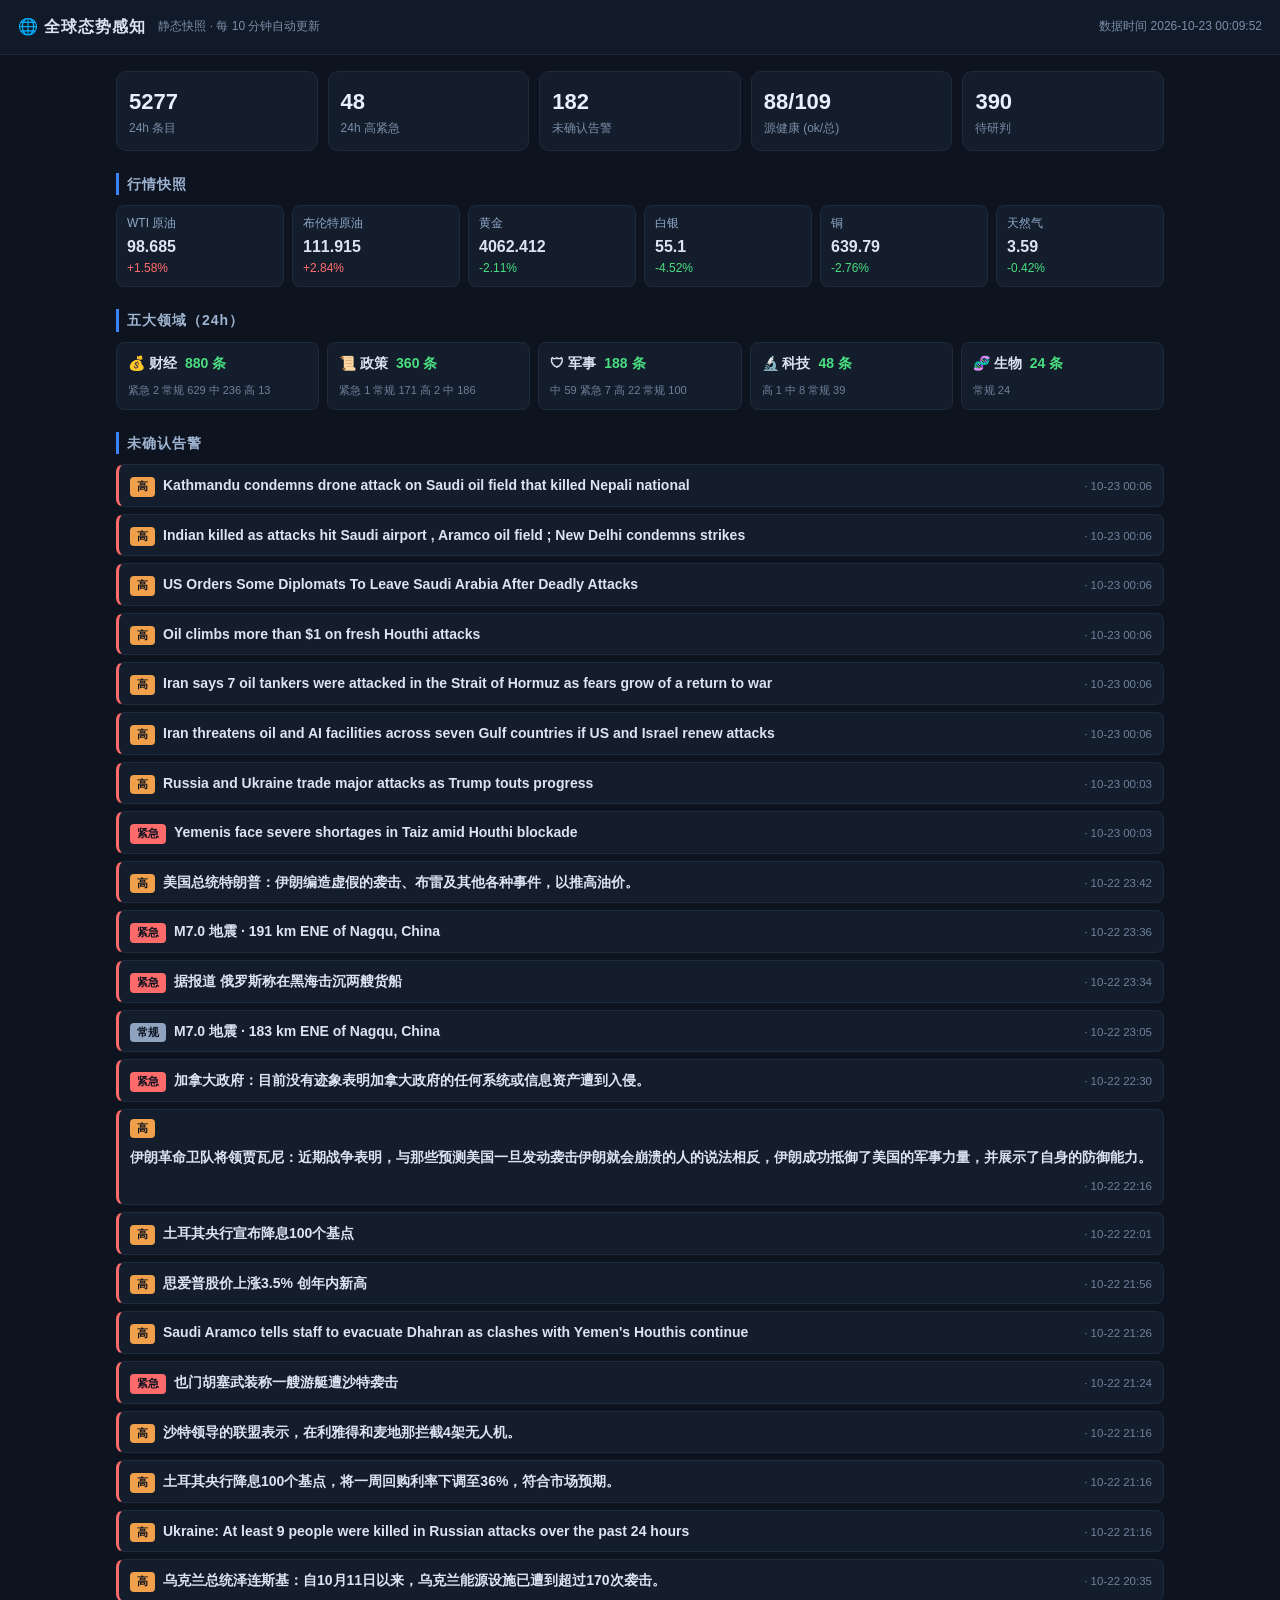
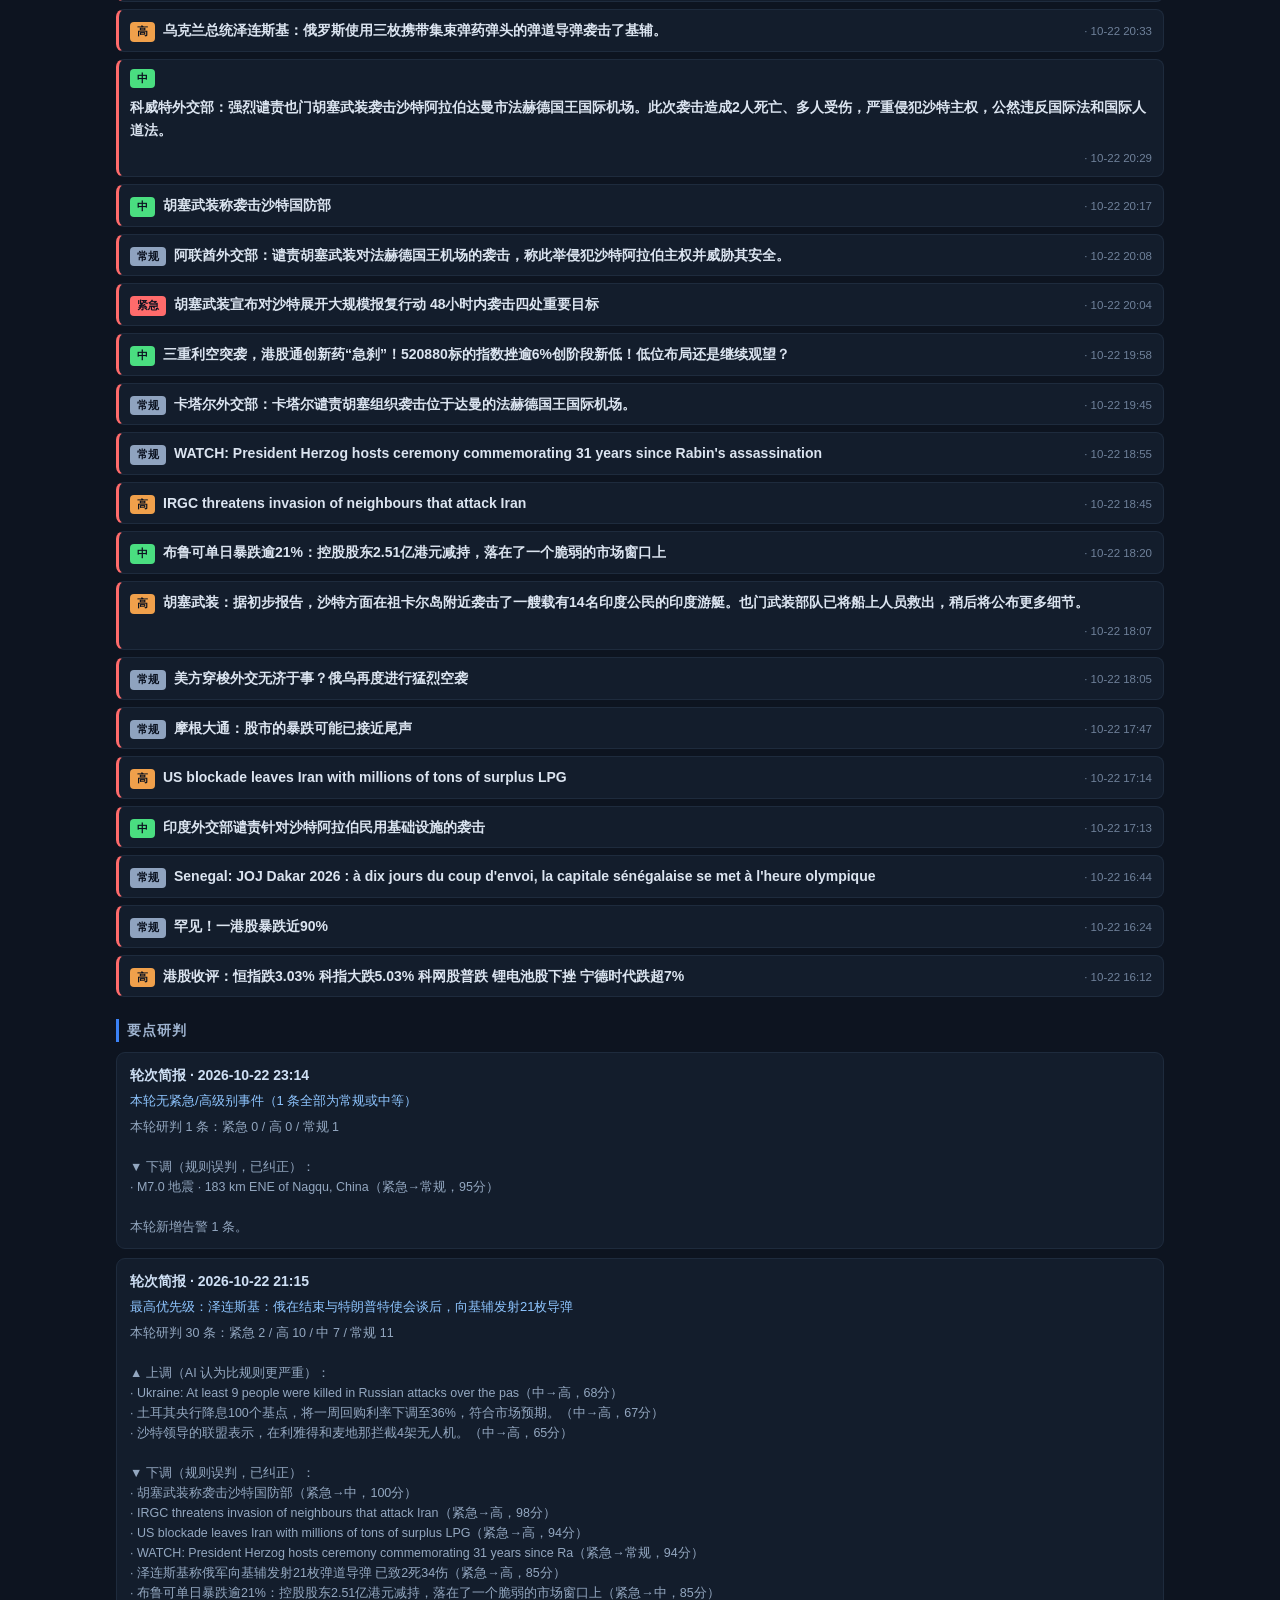
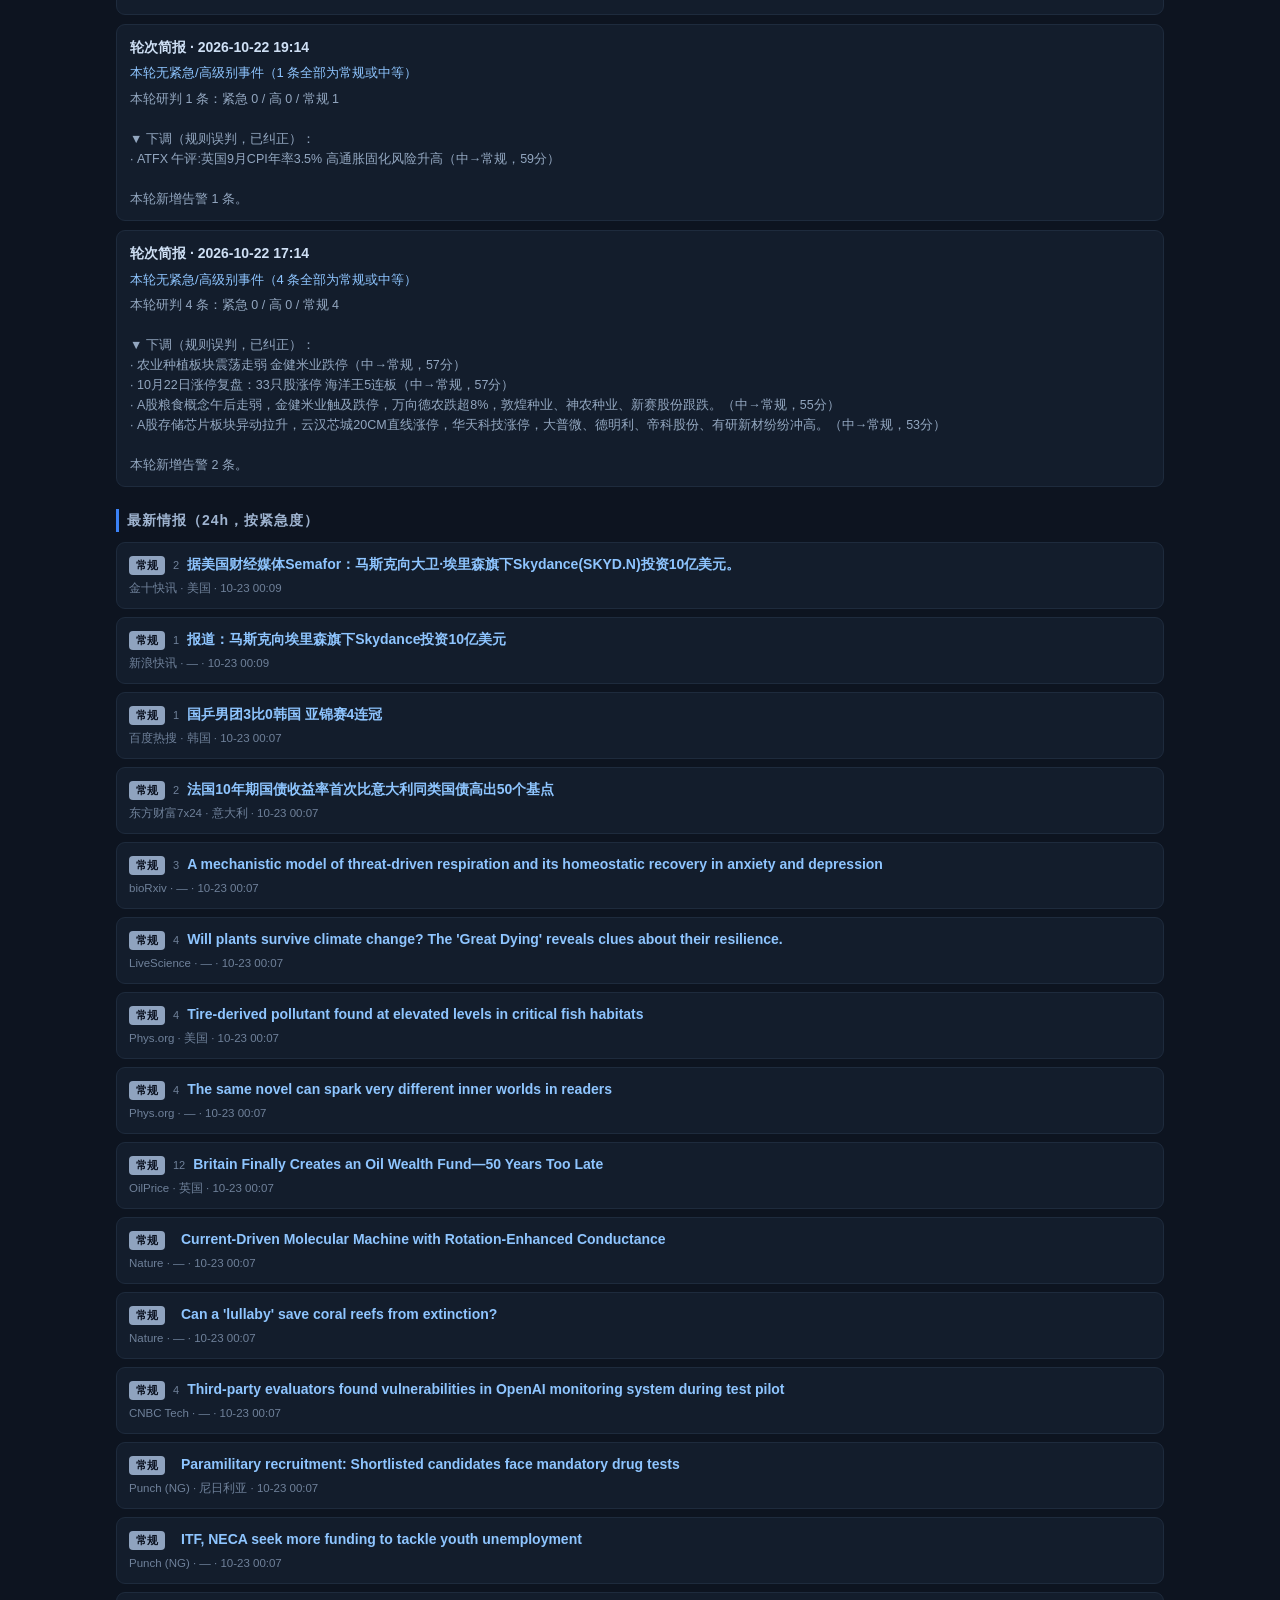
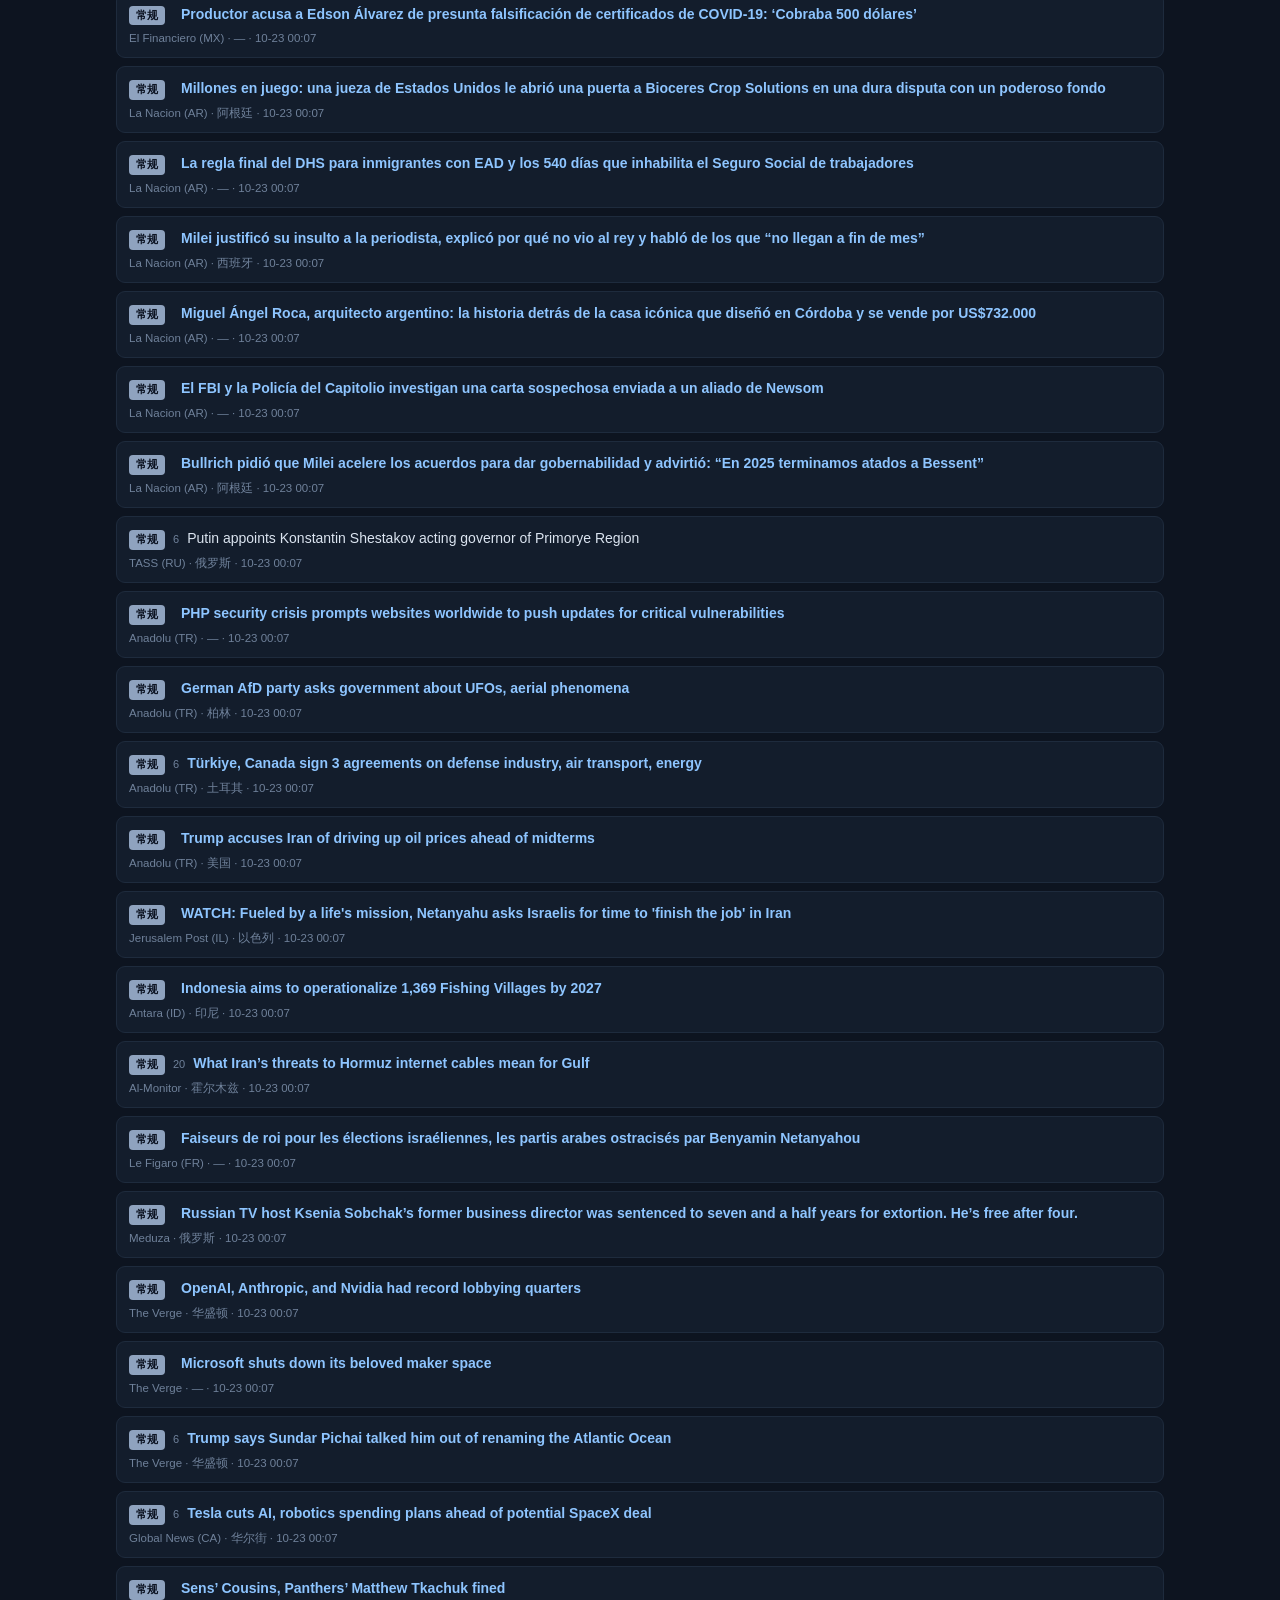
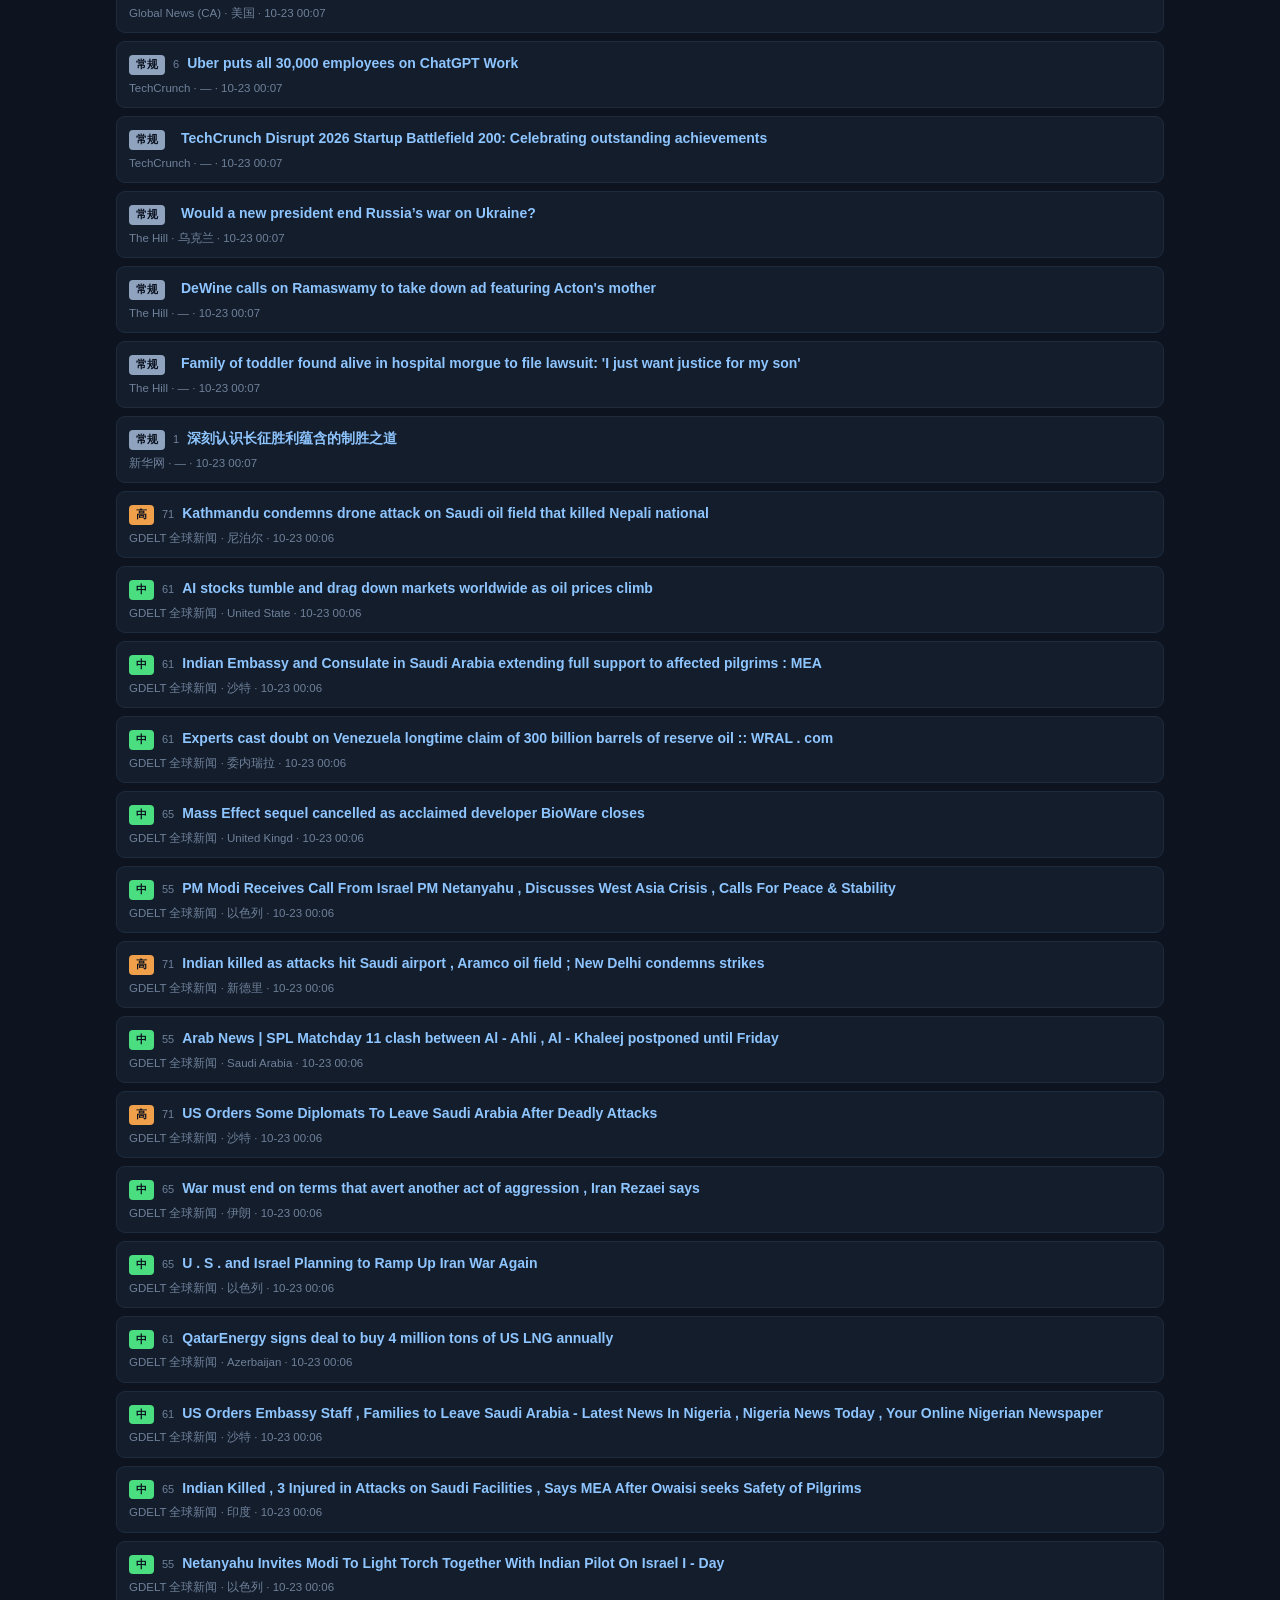
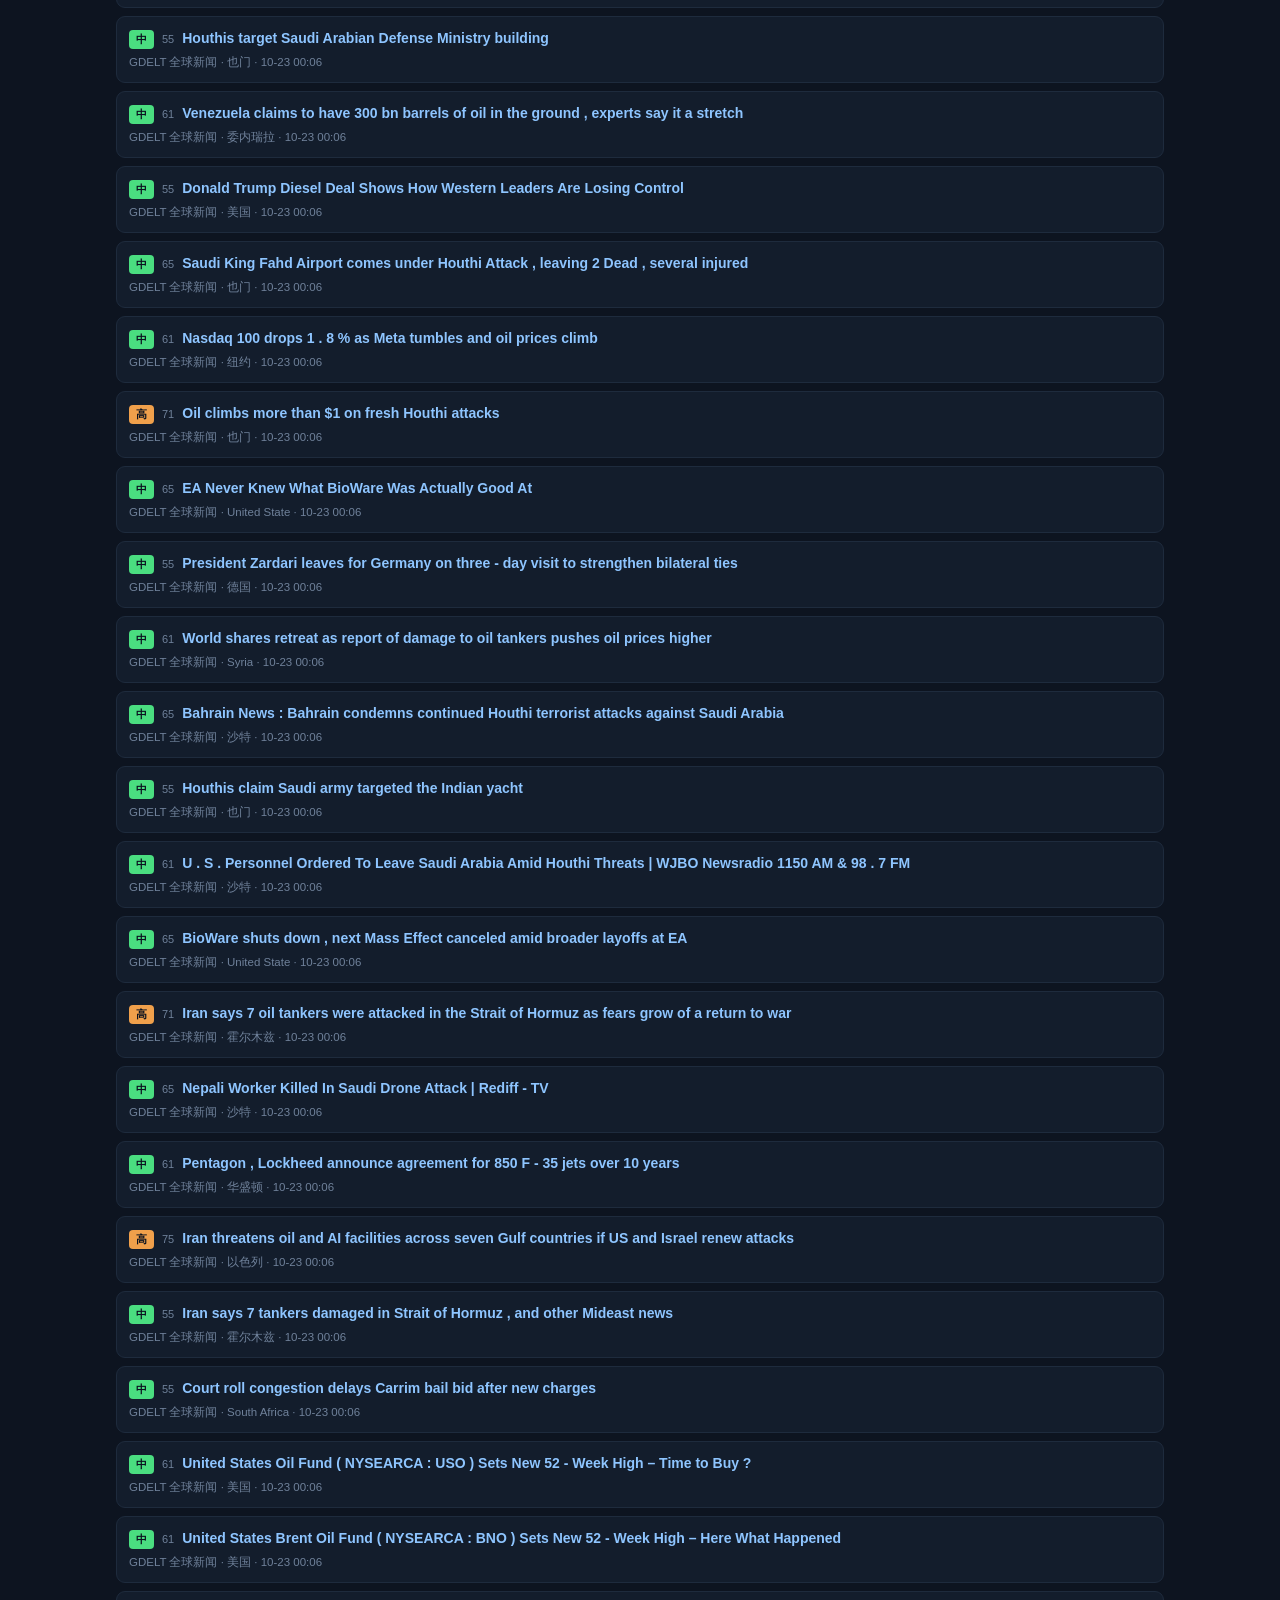
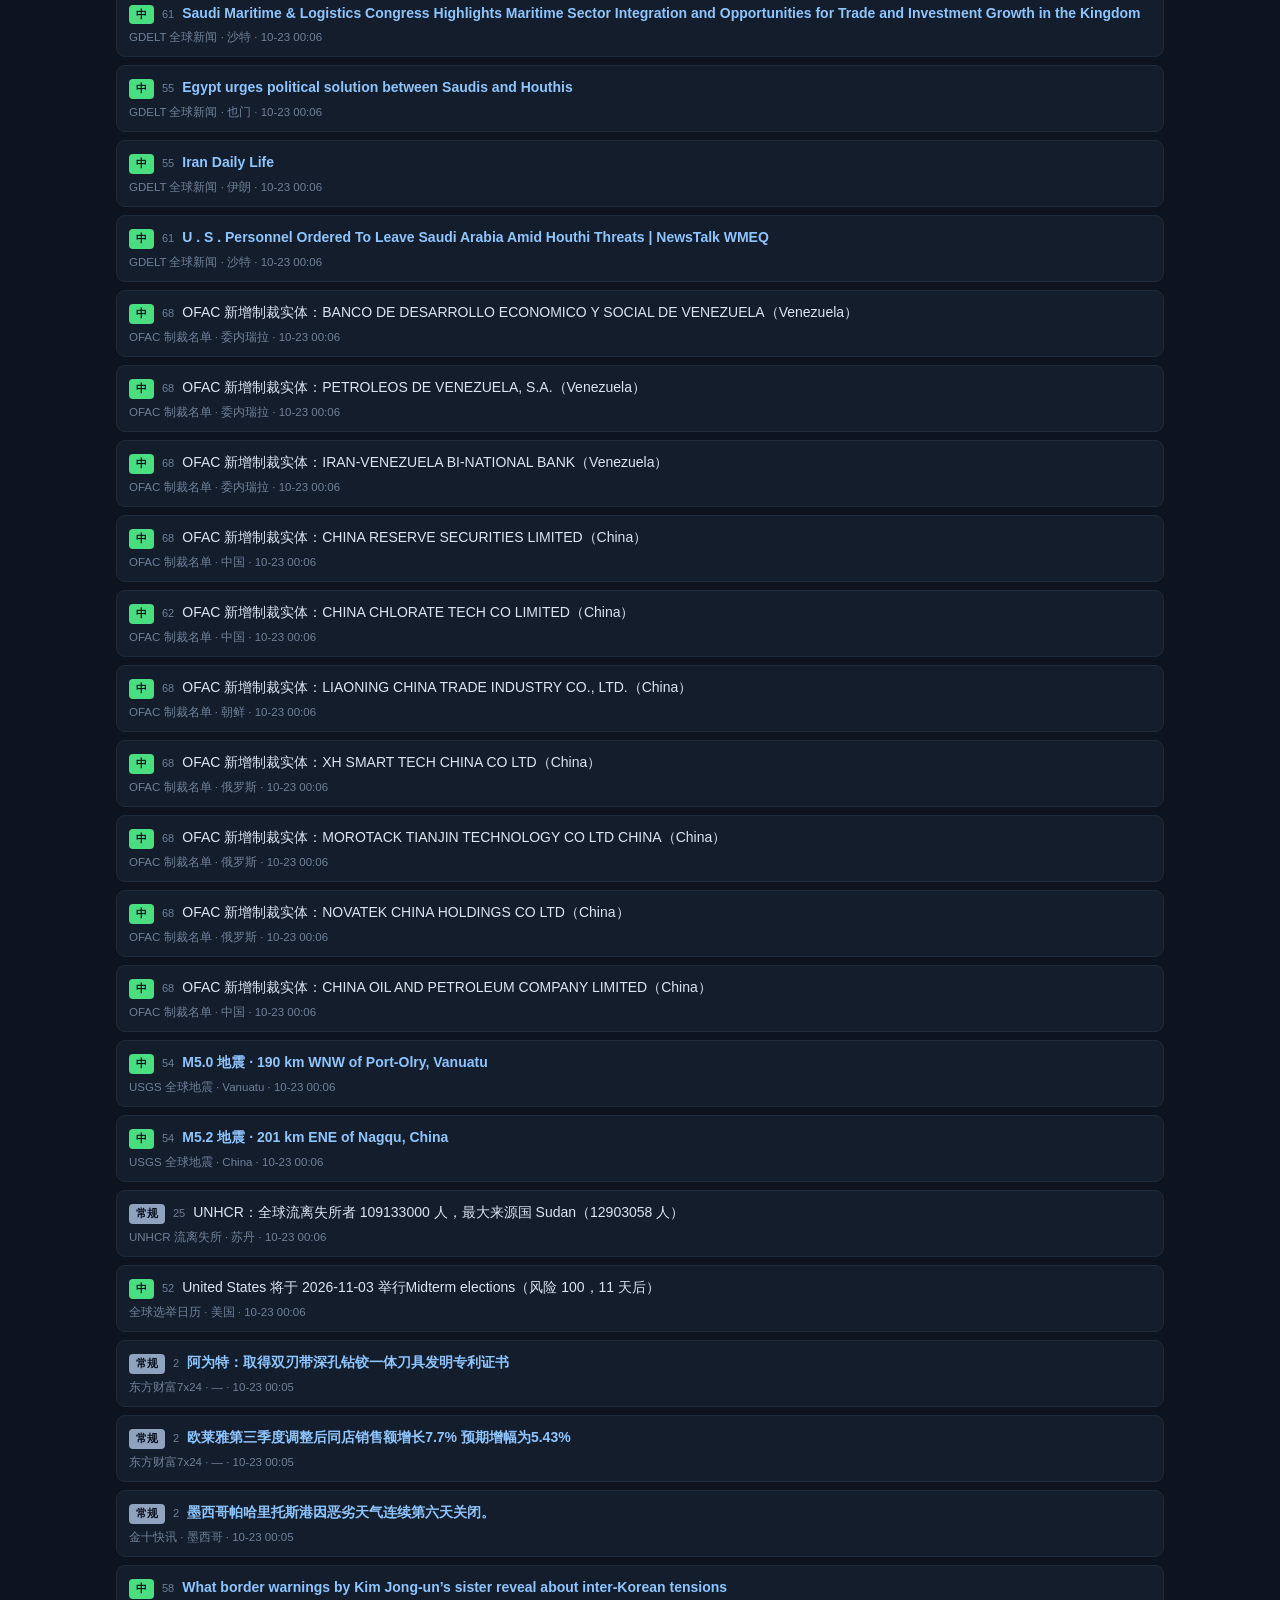
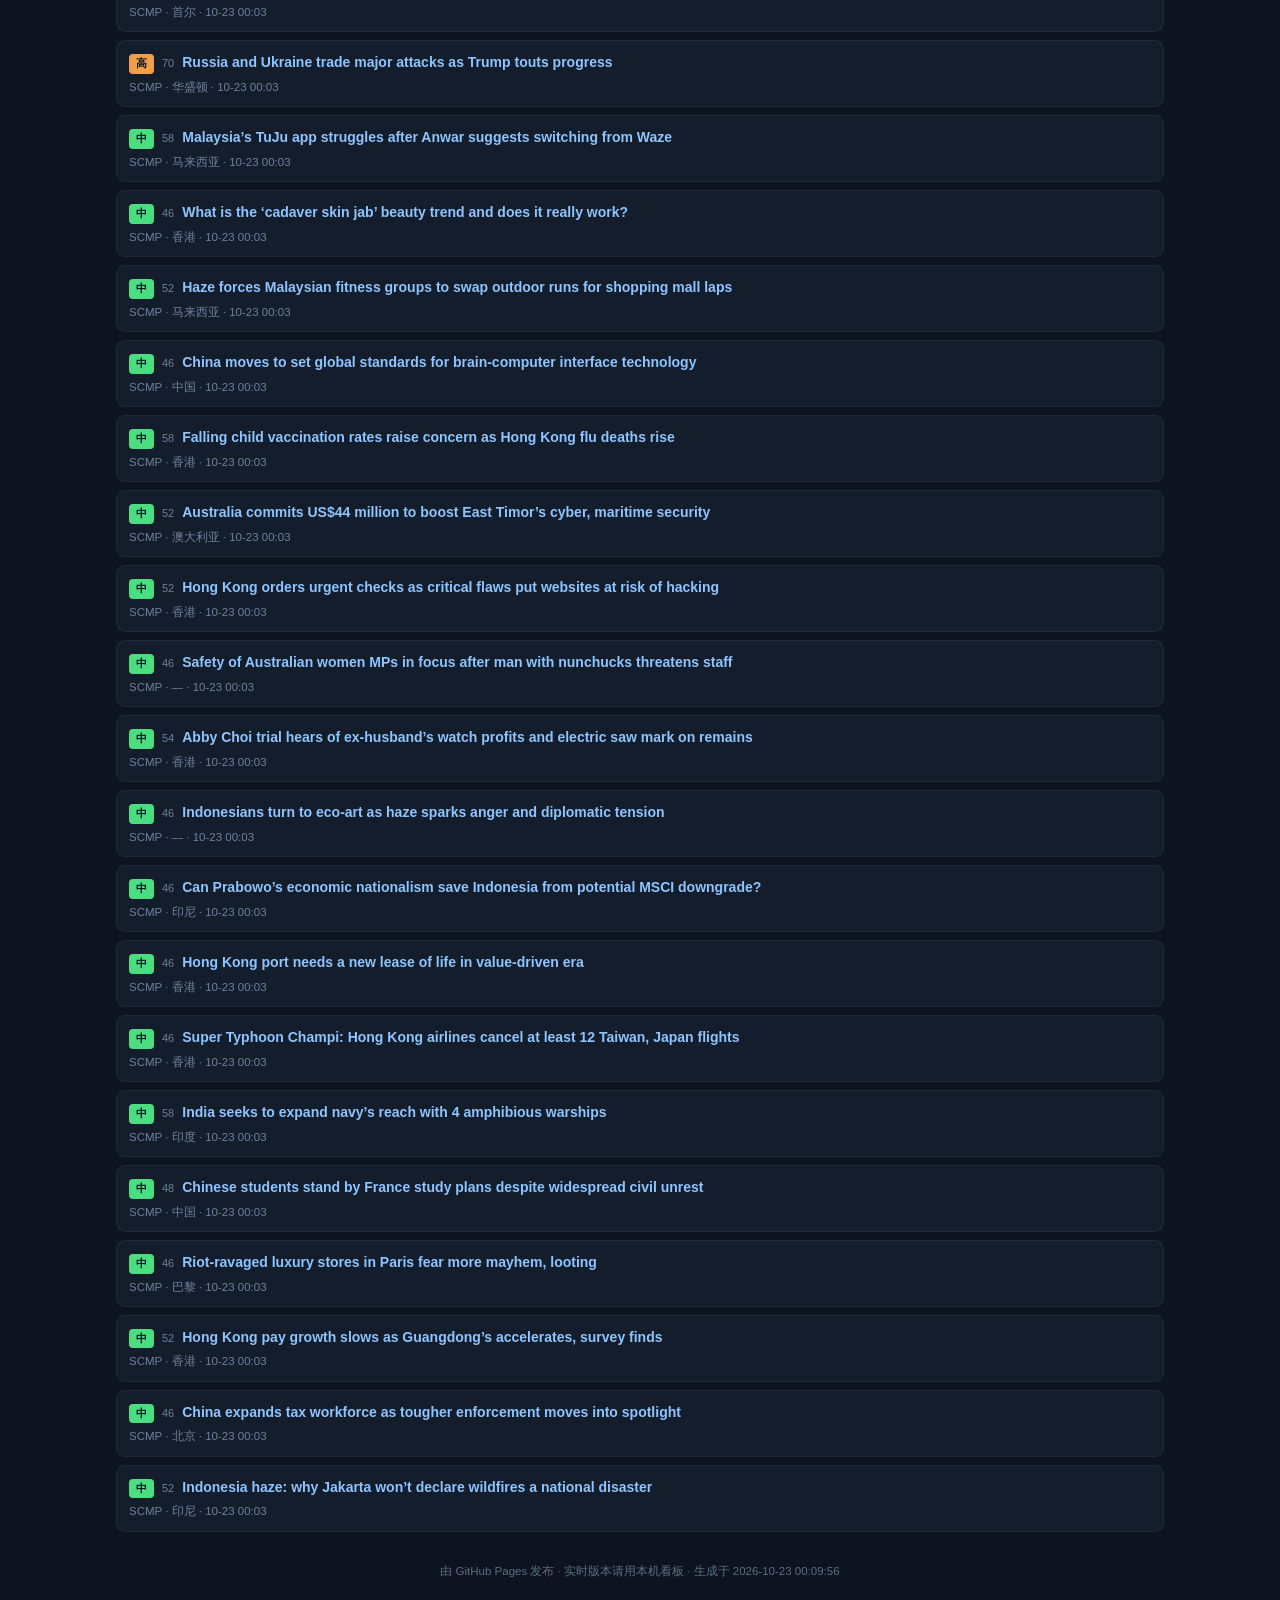
==== commit 917cb85a: "chore: 更新看板快照 2026-10-23 00:09:56" ====
--- a/index.html
+++ b/index.html
@@ -41,18 +41,18 @@
 <header>
   <h1>🌐 全球态势感知</h1>
   <span class="sub">静态快照 · 每 10 分钟自动更新</span>
-  <span class="sub" style="margin-left:auto">数据时间 2026-10-23 00:08:40</span>
+  <span class="sub" style="margin-left:auto">数据时间 2026-10-23 00:09:52</span>
 </header>
 <div class="wrap">
   <div class="cards">
-    <div class="c"><div class="n">5275</div><div class="l">24h 条目</div></div>
+    <div class="c"><div class="n">5277</div><div class="l">24h 条目</div></div>
     <div class="c"><div class="n">48</div><div class="l">24h 高紧急</div></div>
     <div class="c"><div class="n">182</div><div class="l">未确认告警</div></div>
     <div class="c"><div class="n">88/109</div><div class="l">源健康 (ok/总)</div></div>
     <div class="c"><div class="n">390</div><div class="l">待研判</div></div>
   </div>
   <h2>行情快照</h2>
-  <div class="quotes"><div class="q"><div class="qn">WTI 原油</div><div class="qp">98.692</div><div class="qc" style="color:#ff6b6b">+1.59%</div></div><div class="q"><div class="qn">布伦特原油</div><div class="qp">111.915</div><div class="qc" style="color:#ff6b6b">+2.84%</div></div><div class="q"><div class="qn">黄金</div><div class="qp">4061.892</div><div class="qc" style="color:#4ade80">-2.12%</div></div><div class="q"><div class="qn">白银</div><div class="qp">55.087</div><div class="qc" style="color:#4ade80">-4.55%</div></div><div class="q"><div class="qn">铜</div><div class="qp">639.728</div><div class="qc" style="color:#4ade80">-2.77%</div></div><div class="q"><div class="qn">天然气</div><div class="qp">3.59</div><div class="qc" style="color:#4ade80">-0.42%</div></div></div>
+  <div class="quotes"><div class="q"><div class="qn">WTI 原油</div><div class="qp">98.685</div><div class="qc" style="color:#ff6b6b">+1.58%</div></div><div class="q"><div class="qn">布伦特原油</div><div class="qp">111.915</div><div class="qc" style="color:#ff6b6b">+2.84%</div></div><div class="q"><div class="qn">黄金</div><div class="qp">4062.412</div><div class="qc" style="color:#4ade80">-2.11%</div></div><div class="q"><div class="qn">白银</div><div class="qp">55.1</div><div class="qc" style="color:#4ade80">-4.52%</div></div><div class="q"><div class="qn">铜</div><div class="qp">639.79</div><div class="qc" style="color:#4ade80">-2.76%</div></div><div class="q"><div class="qn">天然气</div><div class="qp">3.59</div><div class="qc" style="color:#4ade80">-0.42%</div></div></div>
   <h2>五大领域（24h）</h2>
   <div class="domains"><div class="d"><b>💰 财经</b><span>880 条</span><i>紧急 2 常规 629 中 236 高 13</i></div><div class="d"><b>📜 政策</b><span>360 条</span><i>紧急 1 常规 171 高 2 中 186</i></div><div class="d"><b>🛡 军事</b><span>188 条</span><i>中 59 紧急 7 高 22 常规 100</i></div><div class="d"><b>🔬 科技</b><span>48 条</span><i>高 1 中 8 常规 39</i></div><div class="d"><b>🧬 生物</b><span>24 条</span><i>常规 24</i></div></div>
   <h2>未确认告警</h2>
@@ -60,6 +60,6 @@
   <h2>要点研判</h2>
   <div><div class="b"><div class="bt">轮次简报 · 2026-10-22 23:14</div><div class="bh">本轮无紧急/高级别事件（1 条全部为常规或中等）</div><div class="bb">本轮研判 1 条：紧急 0 / 高 0 / 常规 1<br><br>▼ 下调（规则误判，已纠正）：<br>  · M7.0 地震 · 183 km ENE of Nagqu, China（紧急→常规，95分）<br><br>本轮新增告警 1 条。</div></div><div class="b"><div class="bt">轮次简报 · 2026-10-22 21:15</div><div class="bh">最高优先级：泽连斯基：俄在结束与特朗普特使会谈后，向基辅发射21枚导弹</div><div class="bb">本轮研判 30 条：紧急 2 / 高 10 / 中 7 / 常规 11<br><br>▲ 上调（AI 认为比规则更严重）：<br>  · Ukraine: At least 9 people were killed in Russian attacks over the pas（中→高，68分）<br>  · 土耳其央行降息100个基点，将一周回购利率下调至36%，符合市场预期。（中→高，67分）<br>  · 沙特领导的联盟表示，在利雅得和麦地那拦截4架无人机。（中→高，65分）<br><br>▼ 下调（规则误判，已纠正）：<br>  · 胡塞武装称袭击沙特国防部（紧急→中，100分）<br>  · IRGC threatens invasion of neighbours that attack Iran（紧急→高，98分）<br>  · US blockade leaves Iran with millions of tons of surplus LPG（紧急→高，94分）<br>  · WATCH: President Herzog hosts ceremony commemorating 31 years since Ra（紧急→常规，94分）<br>  · 泽连斯基称俄军向基辅发射21枚弹道导弹 已致2死34伤（紧急→高，85分）<br>  · 布鲁可单日暴跌逾21%：控股股东2.51亿港元减持，落在了一个脆弱的市场窗口上（紧急→中，85分）<br></div></div><div class="b"><div class="bt">轮次简报 · 2026-10-22 19:14</div><div class="bh">本轮无紧急/高级别事件（1 条全部为常规或中等）</div><div class="bb">本轮研判 1 条：紧急 0 / 高 0 / 常规 1<br><br>▼ 下调（规则误判，已纠正）：<br>  · ATFX 午评:英国9月CPI年率3.5% 高通胀固化风险升高（中→常规，59分）<br><br>本轮新增告警 1 条。</div></div><div class="b"><div class="bt">轮次简报 · 2026-10-22 17:14</div><div class="bh">本轮无紧急/高级别事件（4 条全部为常规或中等）</div><div class="bb">本轮研判 4 条：紧急 0 / 高 0 / 常规 4<br><br>▼ 下调（规则误判，已纠正）：<br>  · 农业种植板块震荡走弱 金健米业跌停（中→常规，57分）<br>  · 10月22日涨停复盘：33只股涨停 海洋王5连板（中→常规，57分）<br>  · A股粮食概念午后走弱，金健米业触及跌停，万向德农跌超8%，敦煌种业、神农种业、新赛股份跟跌。（中→常规，55分）<br>  · A股存储芯片板块异动拉升，云汉芯城20CM直线涨停，华天科技涨停，大普微、德明利、帝科股份、有研新材纷纷冲高。（中→常规，53分）<br><br>本轮新增告警 2 条。</div></div></div>
   <h2>最新情报（24h，按紧急度）</h2>
-  <div><div class="it"><div class="ih"><span class="lv" style="background:#8fa3bf">常规</span><span class="sc">1</span><a href="https://m.baidu.com/s?word=%E5%9B%BD%E4%B9%92%E7%94%B7%E5%9B%A23%E6%AF%940%E9%9F%A9%E5%9B%BD+%E4%BA%9A%E9%94%A6%E8%B5%9B4%E8%BF%9E%E5%86%A0&amp;sa=fyb_news" target="_blank" rel="noopener">国乒男团3比0韩国 亚锦赛4连冠</a></div><div class="im">百度热搜 · 韩国 · 10-23 00:07</div></div><div class="it"><div class="ih"><span class="lv" style="background:#8fa3bf">常规</span><span class="sc">2</span><a href="https://kuaixun.eastmoney.com/" target="_blank" rel="noopener">法国10年期国债收益率首次比意大利同类国债高出50个基点</a></div><div class="im">东方财富7x24 · 意大利 · 10-23 00:07</div></div><div class="it"><div class="ih"><span class="lv" style="background:#8fa3bf">常规</span><span class="sc">3</span><a href="https://www.biorxiv.org/content/10.64898/2026.10.16.759543v1?rss=1" target="_blank" rel="noopener">A mechanistic model of threat-driven respiration and its homeostatic recovery in anxiety and depression</a></div><div class="im">bioRxiv · — · 10-23 00:07</div></div><div class="it"><div class="ih"><span class="lv" style="background:#8fa3bf">常规</span><span class="sc">4</span><a href="https://www.livescience.com/planet-earth/plants/can-plants-survive-climate-change-an-armory-of-unique-adaptations-could-see-some-grow-with-the-flow" target="_blank" rel="noopener">Will plants survive climate change? The 'Great Dying' reveals clues about their resilience.</a></div><div class="im">LiveScience · — · 10-23 00:07</div></div><div class="it"><div class="ih"><span class="lv" style="background:#8fa3bf">常规</span><span class="sc">4</span><a href="https://phys.org/news/2026-10-derived-pollutant-elevated-critical-fish.html" target="_blank" rel="noopener">Tire-derived pollutant found at elevated levels in critical fish habitats</a></div><div class="im">Phys.org · 美国 · 10-23 00:07</div></div><div class="it"><div class="ih"><span class="lv" style="background:#8fa3bf">常规</span><span class="sc">4</span><a href="https://phys.org/news/2026-10-worlds-readers.html" target="_blank" rel="noopener">The same novel can spark very different inner worlds in readers</a></div><div class="im">Phys.org · — · 10-23 00:07</div></div><div class="it"><div class="ih"><span class="lv" style="background:#8fa3bf">常规</span><span class="sc">12</span><a href="https://oilprice.com/Energy/Energy-General/Britain-Finally-Creates-an-Oil-Wealth-Fund50-Years-Too-Late.html" target="_blank" rel="noopener">Britain Finally Creates an Oil Wealth Fund—50 Years Too Late</a></div><div class="im">OilPrice · 英国 · 10-23 00:07</div></div><div class="it"><div class="ih"><span class="lv" style="background:#8fa3bf">常规</span><span class="sc"></span><a href="https://www.nature.com/articles/s41586-026-11312-x" target="_blank" rel="noopener">Current-Driven Molecular Machine with Rotation-Enhanced Conductance</a></div><div class="im">Nature · — · 10-23 00:07</div></div><div class="it"><div class="ih"><span class="lv" style="background:#8fa3bf">常规</span><span class="sc"></span><a href="https://www.nature.com/articles/d41586-026-03414-3" target="_blank" rel="noopener">Can a 'lullaby' save coral reefs from extinction?</a></div><div class="im">Nature · — · 10-23 00:07</div></div><div class="it"><div class="ih"><span class="lv" style="background:#8fa3bf">常规</span><span class="sc">4</span><a href="https://www.cnbc.com/2026/10/22/metr-redwood-research-open-ai-test.html" target="_blank" rel="noopener">Third-party evaluators found vulnerabilities in OpenAI monitoring system during test pilot</a></div><div class="im">CNBC Tech · — · 10-23 00:07</div></div><div class="it"><div class="ih"><span class="lv" style="background:#8fa3bf">常规</span><span class="sc"></span><a href="https://punchng.com/paramilitary-recruitment-shortlisted-candidates-face-mandatory-drug-tests/?utm_source=rss.punchng.com&amp;amp;utm_medium=web" target="_blank" rel="noopener">Paramilitary recruitment: Shortlisted candidates face mandatory drug tests</a></div><div class="im">Punch (NG) · 尼日利亚 · 10-23 00:07</div></div><div class="it"><div class="ih"><span class="lv" style="background:#8fa3bf">常规</span><span class="sc"></span><a href="https://punchng.com/itf-neca-seek-more-funding-to-tackle-youth-unemployment/?utm_source=rss.punchng.com&amp;amp;utm_medium=web" target="_blank" rel="noopener">ITF, NECA seek more funding to tackle youth unemployment</a></div><div class="im">Punch (NG) · — · 10-23 00:07</div></div><div class="it"><div class="ih"><span class="lv" style="background:#8fa3bf">常规</span><span class="sc"></span><a href="https://www.elfinanciero.com.mx/deportes/2026/10/22/acusan-a-edson-alvarez-de-presunta-falsificacion-de-certificados-de-vacunacion-de-covid-19/" target="_blank" rel="noopener">Productor acusa a Edson Álvarez de presunta falsificación de certificados de COVID-19: ‘Cobraba 500 dólares’</a></div><div class="im">El Financiero (MX) · — · 10-23 00:07</div></div><div class="it"><div class="ih"><span class="lv" style="background:#8fa3bf">常规</span><span class="sc"></span><a href="https://www.lanacion.com.ar/economia/campo/millones-en-juego-una-jueza-de-estados-unidos-le-abrio-una-puerta-a-bioceres-crop-solutions-en-una-nid22102026/" target="_blank" rel="noopener">Millones en juego: una jueza de Estados Unidos le abrió una puerta a Bioceres Crop Solutions en una dura disputa con un poderoso fondo</a></div><div class="im">La Nacion (AR) · 阿根廷 · 10-23 00:07</div></div><div class="it"><div class="ih"><span class="lv" style="background:#8fa3bf">常规</span><span class="sc"></span><a href="https://www.lanacion.com.ar/estados-unidos/migraciones/la-regla-final-del-dhs-para-inmigrantes-con-ead-y-los-540-dias-que-inhabilita-el-seguro-social-de-nid22102026/" target="_blank" rel="noopener">La regla final del DHS para inmigrantes con EAD y los 540 días que inhabilita el Seguro Social de trabajadores</a></div><div class="im">La Nacion (AR) · — · 10-23 00:07</div></div><div class="it"><div class="ih"><span class="lv" style="background:#8fa3bf">常规</span><span class="sc"></span><a href="https://www.lanacion.com.ar/politica/milei-justifico-su-insulto-a-la-periodista-explico-por-que-no-vio-al-rey-y-hablo-de-los-que-no-nid22102026/" target="_blank" rel="noopener">Milei justificó su insulto a la periodista, explicó por qué no vio al rey y habló de los que “no llegan a fin de mes”</a></div><div class="im">La Nacion (AR) · 西班牙 · 10-23 00:07</div></div><div class="it"><div class="ih"><span class="lv" style="background:#8fa3bf">常规</span><span class="sc"></span><a href="https://www.lanacion.com.ar/propiedades/la-historia-detras-de-la-casa-iconica-disenada-por-miguel-angel-roca-se-vende-por-us732000-nid22102026/" target="_blank" rel="noopener">Miguel Ángel Roca, arquitecto argentino: la historia detrás de la casa icónica que diseñó en Córdoba y se vende por US$732.000</a></div><div class="im">La Nacion (AR) · — · 10-23 00:07</div></div><div class="it"><div class="ih"><span class="lv" style="background:#8fa3bf">常规</span><span class="sc"></span><a href="https://www.lanacion.com.ar/estados-unidos/california/el-fbi-y-la-policia-del-capitolio-investigan-una-carta-sospechosa-enviada-a-un-aliado-de-newsom-nid22102026/" target="_blank" rel="noopener">El FBI y la Policía del Capitolio investigan una carta sospechosa enviada a un aliado de Newsom</a></div><div class="im">La Nacion (AR) · — · 10-23 00:07</div></div><div class="it"><div class="ih"><span class="lv" style="background:#8fa3bf">常规</span><span class="sc"></span><a href="https://www.lanacion.com.ar/politica/bullrich-pidio-que-milei-acelere-los-acuerdos-para-dar-gobernabilidad-y-advirtio-en-2025-terminamos-nid22102026/" target="_blank" rel="noopener">Bullrich pidió que Milei acelere los acuerdos para dar gobernabilidad y advirtió: “En 2025 terminamos atados a Bessent”</a></div><div class="im">La Nacion (AR) · 阿根廷 · 10-23 00:07</div></div><div class="it"><div class="ih"><span class="lv" style="background:#8fa3bf">常规</span><span class="sc">6</span>Putin appoints Konstantin Shestakov acting governor of Primorye Region</div><div class="im">TASS (RU) · 俄罗斯 · 10-23 00:07</div></div><div class="it"><div class="ih"><span class="lv" style="background:#8fa3bf">常规</span><span class="sc"></span><a href="https://www.aa.com.tr/en/science-technology/php-security-crisis-prompts-websites-worldwide-to-push-updates-for-critical-vulnerabilities/4097614" target="_blank" rel="noopener">PHP security crisis prompts websites worldwide to push updates for critical vulnerabilities</a></div><div class="im">Anadolu (TR) · — · 10-23 00:07</div></div><div class="it"><div class="ih"><span class="lv" style="background:#8fa3bf">常规</span><span class="sc"></span><a href="https://www.aa.com.tr/en/europe/german-afd-party-asks-government-about-ufos-aerial-phenomena/4097620" target="_blank" rel="noopener">German AfD party asks government about UFOs, aerial phenomena</a></div><div class="im">Anadolu (TR) · 柏林 · 10-23 00:07</div></div><div class="it"><div class="ih"><span class="lv" style="background:#8fa3bf">常规</span><span class="sc">6</span><a href="https://www.aa.com.tr/en/turkiye/turkiye-canada-sign-3-agreements-on-defense-industry-air-transport-energy/4097621" target="_blank" rel="noopener">Türkiye, Canada sign 3 agreements on defense industry, air transport, energy</a></div><div class="im">Anadolu (TR) · 土耳其 · 10-23 00:07</div></div><div class="it"><div class="ih"><span class="lv" style="background:#8fa3bf">常规</span><span class="sc"></span><a href="https://www.aa.com.tr/en/americas/trump-accuses-iran-of-driving-up-oil-prices-ahead-of-midterms/4097627" target="_blank" rel="noopener">Trump accuses Iran of driving up oil prices ahead of midterms</a></div><div class="im">Anadolu (TR) · 美国 · 10-23 00:07</div></div><div class="it"><div class="ih"><span class="lv" style="background:#8fa3bf">常规</span><span class="sc"></span><a href="https://www.jpost.com/israel-election-2026/article-912495" target="_blank" rel="noopener">WATCH: Fueled by a life's mission, Netanyahu asks Israelis for time to 'finish the job' in Iran</a></div><div class="im">Jerusalem Post (IL) · 以色列 · 10-23 00:07</div></div><div class="it"><div class="ih"><span class="lv" style="background:#8fa3bf">常规</span><span class="sc"></span><a href="https://en.antaranews.com/news/437363/indonesia-aims-to-operationalize-1369-fishing-villages-by-2027" target="_blank" rel="noopener">Indonesia aims to operationalize 1,369 Fishing Villages by 2027</a></div><div class="im">Antara (ID) · 印尼 · 10-23 00:07</div></div><div class="it"><div class="ih"><span class="lv" style="background:#8fa3bf">常规</span><span class="sc">20</span><a href="https://www.al-monitor.com/originals/2026/10/what-irans-threats-hormuz-internet-cables-mean-gulf" target="_blank" rel="noopener">What Iran’s threats to Hormuz internet cables mean for Gulf</a></div><div class="im">Al-Monitor · 霍尔木兹 · 10-23 00:07</div></div><div class="it"><div class="ih"><span class="lv" style="background:#8fa3bf">常规</span><span class="sc"></span><a href="https://www.lefigaro.fr/international/faiseurs-de-roi-pour-les-elections-israeliennes-les-partis-arabes-ostracises-par-benyamin-netanyahou-20261022" target="_blank" rel="noopener">Faiseurs de roi pour les élections israéliennes, les partis arabes ostracisés par Benyamin Netanyahou</a></div><div class="im">Le Figaro (FR) · — · 10-23 00:07</div></div><div class="it"><div class="ih"><span class="lv" style="background:#8fa3bf">常规</span><span class="sc"></span><a href="https://meduza.io/en/news/2026/10/22/russian-tv-host-ksenia-sobchak-s-former-business-director-was-sentenced-to-seven-and-a-half-years-for-extortion-he-s-free-after-four" target="_blank" rel="noopener">Russian TV host Ksenia Sobchak’s former business director was sentenced to seven and a half years for extortion. He’s free after four.</a></div><div class="im">Meduza · 俄罗斯 · 10-23 00:07</div></div><div class="it"><div class="ih"><span class="lv" style="background:#8fa3bf">常规</span><span class="sc"></span><a href="https://www.theverge.com/policy/1016585/openai-anthropic-nvidia-lobbying-records" target="_blank" rel="noopener">OpenAI, Anthropic, and Nvidia had record lobbying quarters</a></div><div class="im">The Verge · 华盛顿 · 10-23 00:07</div></div><div class="it"><div class="ih"><span class="lv" style="background:#8fa3bf">常规</span><span class="sc"></span><a href="https://www.theverge.com/tech/1016389/microsoft-garage-closure-hackathon-notepad" target="_blank" rel="noopener">Microsoft shuts down its beloved maker space</a></div><div class="im">The Verge · — · 10-23 00:07</div></div><div class="it"><div class="ih"><span class="lv" style="background:#8fa3bf">常规</span><span class="sc">6</span><a href="https://www.theverge.com/policy/1016751/trump-rename-atlantic-ocean-sundar-pichai-google" target="_blank" rel="noopener">Trump says Sundar Pichai talked him out of renaming the Atlantic Ocean</a></div><div class="im">The Verge · 华盛顿 · 10-23 00:07</div></div><div class="it"><div class="ih"><span class="lv" style="background:#8fa3bf">常规</span><span class="sc">6</span><a href="https://globalnews.ca/news/12113294/tesla-spacex-ai-spending/" target="_blank" rel="noopener">Tesla cuts AI, robotics spending plans ahead of potential SpaceX deal</a></div><div class="im">Global News (CA) · 华尔街 · 10-23 00:07</div></div><div class="it"><div class="ih"><span class="lv" style="background:#8fa3bf">常规</span><span class="sc"></span><a href="https://globalnews.ca/news/12113343/sens-cousins-panthers-matthew-tkachuk-fined/" target="_blank" rel="noopener">Sens’ Cousins, Panthers’ Matthew Tkachuk fined</a></div><div class="im">Global News (CA) · 美国 · 10-23 00:07</div></div><div class="it"><div class="ih"><span class="lv" style="background:#8fa3bf">常规</span><span class="sc">6</span><a href="https://techcrunch.com/2026/10/22/uber-puts-all-30000-employees-on-chatgpt-work/" target="_blank" rel="noopener">Uber puts all 30,000 employees on ChatGPT Work</a></div><div class="im">TechCrunch · — · 10-23 00:07</div></div><div class="it"><div class="ih"><span class="lv" style="background:#8fa3bf">常规</span><span class="sc"></span><a href="https://techcrunch.com/2026/10/22/techcrunch-disrupt-2026-startup-battlefield-200-celebrating-outstanding-achievements/" target="_blank" rel="noopener">TechCrunch Disrupt 2026 Startup Battlefield 200: Celebrating outstanding achievements</a></div><div class="im">TechCrunch · — · 10-23 00:07</div></div><div class="it"><div class="ih"><span class="lv" style="background:#8fa3bf">常规</span><span class="sc"></span><a href="https://thehill.com/opinion/international/6160753-trump-reverses-ukraine-policy/" target="_blank" rel="noopener">Would a new president end Russia’s war on Ukraine?</a></div><div class="im">The Hill · 乌克兰 · 10-23 00:07</div></div><div class="it"><div class="ih"><span class="lv" style="background:#8fa3bf">常规</span><span class="sc"></span><a href="https://thehill.com/homenews/state-watch/6165615-dewine-urges-ramaswamy-ad-removal/" target="_blank" rel="noopener">DeWine calls on Ramaswamy to take down ad featuring Acton's mother</a></div><div class="im">The Hill · — · 10-23 00:07</div></div><div class="it"><div class="ih"><span class="lv" style="background:#8fa3bf">常规</span><span class="sc"></span><a href="https://thehill.com/homenews/state-watch/6165628-arizona-toddler-alive-in-morgue/" target="_blank" rel="noopener">Family of toddler found alive in hospital morgue to file lawsuit: 'I just want justice for my son'</a></div><div class="im">The Hill · — · 10-23 00:07</div></div><div class="it"><div class="ih"><span class="lv" style="background:#8fa3bf">常规</span><span class="sc">1</span><a href="https://www.news.cn/politics/leaders/20261022/69434358501e4eb980ad088dec7824ea/c.html" target="_blank" rel="noopener">深刻认识长征胜利蕴含的制胜之道</a></div><div class="im">新华网 · — · 10-23 00:07</div></div><div class="it"><div class="ih"><span class="lv" style="background:#f0a04b">高</span><span class="sc">71</span><a href="https://ianslive.in/Kathmandu-condemns-drone-attack-on-saudi-oil-field-that-killed-nepali-national--20261022191635" target="_blank" rel="noopener">Kathmandu condemns drone attack on Saudi oil field that killed Nepali national</a></div><div class="im">GDELT 全球新闻 · 尼泊尔 · 10-23 00:06</div></div><div class="it"><div class="ih"><span class="lv" style="background:#4ade80">中</span><span class="sc">61</span><a href="https://www.elpasoinc.com/news/ap_wire/ai-stocks-tumble-and-drag-down-markets-worldwide-as-oil-prices-climb/article_cf16164f-22c0-5027-a729-bc4ac35b2dee.html" target="_blank" rel="noopener">AI stocks tumble and drag down markets worldwide as oil prices climb</a></div><div class="im">GDELT 全球新闻 · United State · 10-23 00:06</div></div><div class="it"><div class="ih"><span class="lv" style="background:#4ade80">中</span><span class="sc">61</span><a href="http://www.vietnamtribune.com/news/279392253/indian-embassy-and-consulate-in-saudi-arabia-extending-full-support-to-affected-pilgrims-mea" target="_blank" rel="noopener">Indian Embassy and Consulate in Saudi Arabia extending full support to affected pilgrims : MEA</a></div><div class="im">GDELT 全球新闻 · 沙特 · 10-23 00:06</div></div><div class="it"><div class="ih"><span class="lv" style="background:#4ade80">中</span><span class="sc">61</span><a href="https://www.wral.com/news/ap/6d1ec-venezuela-claims-to-have-300-billion-barrels-of-oil-in-the-ground-but-experts-say-thats-a-stretch/" target="_blank" rel="noopener">Experts cast doubt on Venezuela longtime claim of 300 billion barrels of reserve oil :: WRAL . com</a></div><div class="im">GDELT 全球新闻 · 委内瑞拉 · 10-23 00:06</div></div><div class="it"><div class="ih"><span class="lv" style="background:#4ade80">中</span><span class="sc">65</span><a href="https://www.nme.com/news/gaming-news/mass-effect-sequel-cancelled-bioware-shut-down-lay-offs-3973846" target="_blank" rel="noopener">Mass Effect  sequel cancelled as acclaimed developer BioWare closes</a></div><div class="im">GDELT 全球新闻 · United Kingd · 10-23 00:06</div></div><div class="it"><div class="ih"><span class="lv" style="background:#4ade80">中</span><span class="sc">55</span><a href="https://www.freepressjournal.in/world/pm-modi-receives-call-from-israel-pm-netanyahu-discusses-west-asia-crisis-calls-for-peace-stability" target="_blank" rel="noopener">PM Modi Receives Call From Israel PM Netanyahu , Discusses West Asia Crisis , Calls For Peace &amp; Stability</a></div><div class="im">GDELT 全球新闻 · 以色列 · 10-23 00:06</div></div><div class="it"><div class="ih"><span class="lv" style="background:#f0a04b">高</span><span class="sc">71</span><a href="https://www.tribuneindia.com/news/india/indian-killed-as-attacks-hit-saudi-airport-aramco-oil-field-new-delhi-condemns-strikes/" target="_blank" rel="noopener">Indian killed as attacks hit Saudi airport , Aramco oil field ; New Delhi condemns strikes</a></div><div class="im">GDELT 全球新闻 · 新德里 · 10-23 00:06</div></div><div class="it"><div class="ih"><span class="lv" style="background:#4ade80">中</span><span class="sc">55</span><a href="https://www.arabnews.com/saudi-pro-league/spls-matchday-11-clash-between-al-ahli-al-khaleej-postponed-until-friday-3007710" target="_blank" rel="noopener">Arab News | SPL Matchday 11 clash between Al - Ahli , Al - Khaleej postponed until Friday</a></div><div class="im">GDELT 全球新闻 · Saudi Arabia · 10-23 00:06</div></div><div class="it"><div class="ih"><span class="lv" style="background:#f0a04b">高</span><span class="sc">71</span><a href="https://www.newsweek.com/us-orders-some-diplomats-to-leave-saudi-arabia-after-deadly-attacks-12604511" target="_blank" rel="noopener">US Orders Some Diplomats To Leave Saudi Arabia After Deadly Attacks</a></div><div class="im">GDELT 全球新闻 · 沙特 · 10-23 00:06</div></div><div class="it"><div class="ih"><span class="lv" style="background:#4ade80">中</span><span class="sc">65</span><a href="https://news.az/news/war-must-end-on-terms-that-avert-another-act-of-aggression-irans-rezaei-says" target="_blank" rel="noopener">War must end on terms that avert  another act of aggression , Iran Rezaei says</a></div><div class="im">GDELT 全球新闻 · 伊朗 · 10-23 00:06</div></div><div class="it"><div class="ih"><span class="lv" style="background:#4ade80">中</span><span class="sc">65</span><a href="https://outsidethebeltway.com/u-s-and-israel-planning-to-ramp-up-iran-war-again/" target="_blank" rel="noopener">U . S . and Israel Planning to Ramp Up Iran War Again</a></div><div class="im">GDELT 全球新闻 · 以色列 · 10-23 00:06</div></div><div class="it"><div class="ih"><span class="lv" style="background:#4ade80">中</span><span class="sc">61</span><a href="https://news.az/news/qatarenergy-signs-deal-to-buy-4-million-tons-of-us-lng-annually" target="_blank" rel="noopener">QatarEnergy signs deal to buy 4 million tons of US LNG annually</a></div><div class="im">GDELT 全球新闻 · Azerbaijan · 10-23 00:06</div></div><div class="it"><div class="ih"><span class="lv" style="background:#4ade80">中</span><span class="sc">61</span><a href="https://www.nigerianeye.com/2026/10/us-orders-embassy-staff-families-to.html" target="_blank" rel="noopener">US Orders Embassy Staff , Families to Leave Saudi Arabia - Latest News In Nigeria , Nigeria News Today , Your Online Nigerian Newspaper</a></div><div class="im">GDELT 全球新闻 · 沙特 · 10-23 00:06</div></div><div class="it"><div class="ih"><span class="lv" style="background:#4ade80">中</span><span class="sc">65</span><a href="https://www.deccanchronicle.com/nation/indian-killed-3-injured-in-attacks-on-saudi-facilities-says-mea-after-owaisi-seeks-safety-of-pilgrims-1997920" target="_blank" rel="noopener">Indian Killed , 3 Injured in Attacks on Saudi Facilities , Says MEA After Owaisi seeks Safety of Pilgrims</a></div><div class="im">GDELT 全球新闻 · 印度 · 10-23 00:06</div></div><div class="it"><div class="ih"><span class="lv" style="background:#4ade80">中</span><span class="sc">55</span><a href="https://www.deccanchronicle.com/world/asia/netanyahu-invites-modi-to-light-torch-together-with-indian-pilot-on-israels-i-day-1997915" target="_blank" rel="noopener">Netanyahu Invites Modi To Light Torch Together With Indian Pilot On Israel I - Day</a></div><div class="im">GDELT 全球新闻 · 以色列 · 10-23 00:06</div></div><div class="it"><div class="ih"><span class="lv" style="background:#4ade80">中</span><span class="sc">55</span><a href="https://www.azernews.az/region/266023.html" target="_blank" rel="noopener">Houthis target Saudi Arabian Defense Ministry building</a></div><div class="im">GDELT 全球新闻 · 也门 · 10-23 00:06</div></div><div class="it"><div class="ih"><span class="lv" style="background:#4ade80">中</span><span class="sc">61</span><a href="https://www.naharnet.com:443/stories/en/323275-venezuela-claims-to-have-300-bn-barrels-of-oil-in-the-ground-experts-say-it-s-a-stretch" target="_blank" rel="noopener">Venezuela claims to have 300 bn barrels of oil in the ground , experts say it a stretch</a></div><div class="im">GDELT 全球新闻 · 委内瑞拉 · 10-23 00:06</div></div><div class="it"><div class="ih"><span class="lv" style="background:#4ade80">中</span><span class="sc">55</span><a href="https://www.fairobserver.com/united-states/donald-trumps-diesel-deal-shows-how-western-leaders-are-losing-control/" target="_blank" rel="noopener">Donald Trump Diesel Deal Shows How Western Leaders Are Losing Control</a></div><div class="im">GDELT 全球新闻 · 美国 · 10-23 00:06</div></div><div class="it"><div class="ih"><span class="lv" style="background:#4ade80">中</span><span class="sc">65</span><a href="https://en.dailypakistan.com.pk/22-Oct-2026/saudi-king-fahd-airport-comes-under-houthi-attack-leaving-2-dead-several-injured" target="_blank" rel="noopener">Saudi King Fahd Airport comes under Houthi Attack , leaving 2 Dead , several injured</a></div><div class="im">GDELT 全球新闻 · 也门 · 10-23 00:06</div></div><div class="it"><div class="ih"><span class="lv" style="background:#4ade80">中</span><span class="sc">61</span><a href="https://www.moneycontrol.com/news/business/markets/nasdaq-100-drops-1-8-as-meta-tumbles-and-oil-prices-climb-14057948.html" target="_blank" rel="noopener">Nasdaq 100 drops 1 . 8 % as Meta tumbles and oil prices climb</a></div><div class="im">GDELT 全球新闻 · 纽约 · 10-23 00:06</div></div><div class="it"><div class="ih"><span class="lv" style="background:#f0a04b">高</span><span class="sc">71</span><a href="https://thefrontierpost.com/oil-climbs-more-than-1-on-fresh-houthi-attacks/" target="_blank" rel="noopener">Oil climbs more than $1 on fresh Houthi attacks</a></div><div class="im">GDELT 全球新闻 · 也门 · 10-23 00:06</div></div><div class="it"><div class="ih"><span class="lv" style="background:#4ade80">中</span><span class="sc">65</span><a href="https://www.ign.com/articles/ea-never-knew-what-it-had-with-bioware-and-its-all-of-our-loss" target="_blank" rel="noopener">EA Never Knew What BioWare Was Actually Good At</a></div><div class="im">GDELT 全球新闻 · United State · 10-23 00:06</div></div><div class="it"><div class="ih"><span class="lv" style="background:#4ade80">中</span><span class="sc">55</span><a href="https://en.dailypakistan.com.pk/22-Oct-2026/president-zardari-leaves-for-germany-on-three-day-visit-to-strengthen-bilateral-ties" target="_blank" rel="noopener">President Zardari leaves for Germany on three - day visit to strengthen bilateral ties</a></div><div class="im">GDELT 全球新闻 · 德国 · 10-23 00:06</div></div><div class="it"><div class="ih"><span class="lv" style="background:#4ade80">中</span><span class="sc">61</span><a href="https://www.naharnet.com:443/stories/en/323278-world-shares-retreat-as-report-of-damage-to-oil-tankers-pushes-oil-prices-higher" target="_blank" rel="noopener">World shares retreat as report of damage to oil tankers pushes oil prices higher</a></div><div class="im">GDELT 全球新闻 · Syria · 10-23 00:06</div></div><div class="it"><div class="ih"><span class="lv" style="background:#4ade80">中</span><span class="sc">65</span><a href="https://www.gdnonline.com:443/Details/1410548/Bahrain-condemns-continued-Houthi-terrorist-attacks-against-Saudi-Arabia" target="_blank" rel="noopener">Bahrain News : Bahrain condemns continued Houthi terrorist attacks against Saudi Arabia</a></div><div class="im">GDELT 全球新闻 · 沙特 · 10-23 00:06</div></div><div class="it"><div class="ih"><span class="lv" style="background:#4ade80">中</span><span class="sc">55</span><a href="https://www.azernews.az/region/266015.html" target="_blank" rel="noopener">Houthis claim Saudi army targeted the Indian yacht</a></div><div class="im">GDELT 全球新闻 · 也门 · 10-23 00:06</div></div><div class="it"><div class="ih"><span class="lv" style="background:#4ade80">中</span><span class="sc">61</span><a href="https://wjbo.iheart.com/content/2026-10-22-us-personnel-ordered-to-leave-saudi-arabia-amid-houthi-threats/" target="_blank" rel="noopener">U . S . Personnel Ordered To Leave Saudi Arabia Amid Houthi Threats | WJBO Newsradio 1150 AM &amp; 98 . 7 FM</a></div><div class="im">GDELT 全球新闻 · 沙特 · 10-23 00:06</div></div><div class="it"><div class="ih"><span class="lv" style="background:#4ade80">中</span><span class="sc">65</span><a href="https://newschannel9.com/news/entertainment/bioware-shuts-down-next-mass-effect-canceled-amid-broader-layoffs-at-ea" target="_blank" rel="noopener">BioWare shuts down , next  Mass Effect  canceled amid broader layoffs at EA</a></div><div class="im">GDELT 全球新闻 · United State · 10-23 00:06</div></div><div class="it"><div class="ih"><span class="lv" style="background:#f0a04b">高</span><span class="sc">71</span><a href="https://www.clevelandjewishnews.com/news/world_news/iran-says-7-oil-tankers-were-attacked-in-the-strait-of-hormuz-as-fears-grow/article_da94f0c4-9dd2-518d-86a7-84daf67f3a4f.html" target="_blank" rel="noopener">Iran says 7 oil tankers were attacked in the Strait of Hormuz as fears grow of a return to war</a></div><div class="im">GDELT 全球新闻 · 霍尔木兹 · 10-23 00:06</div></div><div class="it"><div class="ih"><span class="lv" style="background:#4ade80">中</span><span class="sc">65</span><a href="https://tv.rediff.com/news/nepali-worker-killed-in-saudi-drone-attack/409745" target="_blank" rel="noopener">Nepali Worker Killed In Saudi Drone Attack | Rediff - TV</a></div><div class="im">GDELT 全球新闻 · 沙特 · 10-23 00:06</div></div><div class="it"><div class="ih"><span class="lv" style="background:#4ade80">中</span><span class="sc">61</span><a href="https://thefrontierpost.com/pentagon-lockheed-announce-agreement-for-850-f-35-jets-over-10-years/" target="_blank" rel="noopener">Pentagon , Lockheed announce agreement for 850 F - 35 jets over 10 years</a></div><div class="im">GDELT 全球新闻 · 华盛顿 · 10-23 00:06</div></div><div class="it"><div class="ih"><span class="lv" style="background:#f0a04b">高</span><span class="sc">75</span><a href="https://www.aol.co.uk/articles/iran-threatens-oil-ai-facilities-150300000.html" target="_blank" rel="noopener">Iran threatens oil and AI facilities across seven Gulf countries if US and Israel renew attacks</a></div><div class="im">GDELT 全球新闻 · 以色列 · 10-23 00:06</div></div><div class="it"><div class="ih"><span class="lv" style="background:#4ade80">中</span><span class="sc">55</span><a href="https://www.union-bulletin.com/news/national/iran-says-7-tankers-damaged-in-strait-of-hormuz-and-other-mideast-news/article_d1416fe1-54e3-5c5a-bac4-5674dbbcdbc9.html" target="_blank" rel="noopener">Iran says 7 tankers damaged in Strait of Hormuz , and other Mideast news</a></div><div class="im">GDELT 全球新闻 · 霍尔木兹 · 10-23 00:06</div></div><div class="it"><div class="ih"><span class="lv" style="background:#4ade80">中</span><span class="sc">55</span><a href="https://sundayworld.co.za/news/suliman-carrims-bail-bid-delayed-car-theft-charges-added-to-sheet/" target="_blank" rel="noopener">Court roll congestion delays Carrim bail bid after new charges</a></div><div class="im">GDELT 全球新闻 · South Africa · 10-23 00:06</div></div><div class="it"><div class="ih"><span class="lv" style="background:#4ade80">中</span><span class="sc">61</span><a href="https://www.dailypolitical.com/2026/10/22/united-states-oil-fund-nysearcauso-sets-new-52-week-high-time-to-buy.html" target="_blank" rel="noopener">United States Oil Fund ( NYSEARCA : USO ) Sets New 52 - Week High – Time to Buy ?</a></div><div class="im">GDELT 全球新闻 · 美国 · 10-23 00:06</div></div><div class="it"><div class="ih"><span class="lv" style="background:#4ade80">中</span><span class="sc">61</span><a href="https://www.themarketsdaily.com/2026/10/22/united-states-brent-oil-fund-nysearcabno-sets-new-52-week-high-heres-what-happened.html" target="_blank" rel="noopener">United States Brent Oil Fund ( NYSEARCA : BNO ) Sets New 52 - Week High – Here What Happened</a></div><div class="im">GDELT 全球新闻 · 美国 · 10-23 00:06</div></div><div class="it"><div class="ih"><span class="lv" style="background:#4ade80">中</span><span class="sc">61</span><a href="https://www.standard-freeholder.com/press-releases/business-wire/saudi-maritime-logistics-congress-highlights-maritime-sector-integration-and-opportunities-for-trade-and-investment-growth-in-the-kingdom/" target="_blank" rel="noopener">Saudi Maritime &amp; Logistics Congress Highlights Maritime Sector Integration and Opportunities for Trade and Investment Growth in the Kingdom</a></div><div class="im">GDELT 全球新闻 · 沙特 · 10-23 00:06</div></div><div class="it"><div class="ih"><span class="lv" style="background:#4ade80">中</span><span class="sc">55</span><a href="https://www.naharnet.com:443/stories/en/323269-egypt-urges-political-solution-between-saudis-and-houthis" target="_blank" rel="noopener">Egypt urges political solution between Saudis and Houthis</a></div><div class="im">GDELT 全球新闻 · 也门 · 10-23 00:06</div></div><div class="it"><div class="ih"><span class="lv" style="background:#4ade80">中</span><span class="sc">55</span><a href="https://www.wfmz.com/news/ap/ap-national/iran-daily-life/image_9c64a902-a114-55bf-8ec0-4c398c6f60f7.html" target="_blank" rel="noopener">Iran Daily Life</a></div><div class="im">GDELT 全球新闻 · 伊朗 · 10-23 00:06</div></div><div class="it"><div class="ih"><span class="lv" style="background:#4ade80">中</span><span class="sc">61</span><a href="https://wmeq.iheart.com/content/2026-10-22-us-personnel-ordered-to-leave-saudi-arabia-amid-houthi-threats/" target="_blank" rel="noopener">U . S . Personnel Ordered To Leave Saudi Arabia Amid Houthi Threats | NewsTalk WMEQ</a></div><div class="im">GDELT 全球新闻 · 沙特 · 10-23 00:06</div></div><div class="it"><div class="ih"><span class="lv" style="background:#4ade80">中</span><span class="sc">68</span>OFAC 新增制裁实体：BANCO DE DESARROLLO ECONOMICO Y SOCIAL DE VENEZUELA（Venezuela）</div><div class="im">OFAC 制裁名单 · 委内瑞拉 · 10-23 00:06</div></div><div class="it"><div class="ih"><span class="lv" style="background:#4ade80">中</span><span class="sc">68</span>OFAC 新增制裁实体：PETROLEOS DE VENEZUELA, S.A.（Venezuela）</div><div class="im">OFAC 制裁名单 · 委内瑞拉 · 10-23 00:06</div></div><div class="it"><div class="ih"><span class="lv" style="background:#4ade80">中</span><span class="sc">68</span>OFAC 新增制裁实体：IRAN-VENEZUELA BI-NATIONAL BANK（Venezuela）</div><div class="im">OFAC 制裁名单 · 委内瑞拉 · 10-23 00:06</div></div><div class="it"><div class="ih"><span class="lv" style="background:#4ade80">中</span><span class="sc">68</span>OFAC 新增制裁实体：CHINA RESERVE SECURITIES LIMITED（China）</div><div class="im">OFAC 制裁名单 · 中国 · 10-23 00:06</div></div><div class="it"><div class="ih"><span class="lv" style="background:#4ade80">中</span><span class="sc">62</span>OFAC 新增制裁实体：CHINA CHLORATE TECH CO LIMITED（China）</div><div class="im">OFAC 制裁名单 · 中国 · 10-23 00:06</div></div><div class="it"><div class="ih"><span class="lv" style="background:#4ade80">中</span><span class="sc">68</span>OFAC 新增制裁实体：LIAONING CHINA TRADE INDUSTRY CO., LTD.（China）</div><div class="im">OFAC 制裁名单 · 朝鲜 · 10-23 00:06</div></div><div class="it"><div class="ih"><span class="lv" style="background:#4ade80">中</span><span class="sc">68</span>OFAC 新增制裁实体：XH SMART TECH CHINA CO LTD（China）</div><div class="im">OFAC 制裁名单 · 俄罗斯 · 10-23 00:06</div></div><div class="it"><div class="ih"><span class="lv" style="background:#4ade80">中</span><span class="sc">68</span>OFAC 新增制裁实体：MOROTACK TIANJIN TECHNOLOGY CO LTD CHINA（China）</div><div class="im">OFAC 制裁名单 · 俄罗斯 · 10-23 00:06</div></div><div class="it"><div class="ih"><span class="lv" style="background:#4ade80">中</span><span class="sc">68</span>OFAC 新增制裁实体：NOVATEK CHINA HOLDINGS CO LTD（China）</div><div class="im">OFAC 制裁名单 · 俄罗斯 · 10-23 00:06</div></div><div class="it"><div class="ih"><span class="lv" style="background:#4ade80">中</span><span class="sc">68</span>OFAC 新增制裁实体：CHINA OIL AND PETROLEUM COMPANY LIMITED（China）</div><div class="im">OFAC 制裁名单 · 中国 · 10-23 00:06</div></div><div class="it"><div class="ih"><span class="lv" style="background:#4ade80">中</span><span class="sc">54</span><a href="https://earthquake.usgs.gov/earthquakes/eventpage/us6000u3xx" target="_blank" rel="noopener">M5.0 地震 · 190 km WNW of Port-Olry, Vanuatu</a></div><div class="im">USGS 全球地震 · Vanuatu · 10-23 00:06</div></div><div class="it"><div class="ih"><span class="lv" style="background:#4ade80">中</span><span class="sc">54</span><a href="https://earthquake.usgs.gov/earthquakes/eventpage/us6000u44n" target="_blank" rel="noopener">M5.2 地震 · 201 km ENE of Nagqu, China</a></div><div class="im">USGS 全球地震 · China · 10-23 00:06</div></div><div class="it"><div class="ih"><span class="lv" style="background:#8fa3bf">常规</span><span class="sc">25</span>UNHCR：全球流离失所者 109133000 人，最大来源国 Sudan（12903058 人）</div><div class="im">UNHCR 流离失所 · 苏丹 · 10-23 00:06</div></div><div class="it"><div class="ih"><span class="lv" style="background:#4ade80">中</span><span class="sc">52</span>United States 将于 2026-11-03 举行Midterm elections（风险 100，11 天后）</div><div class="im">全球选举日历 · 美国 · 10-23 00:06</div></div><div class="it"><div class="ih"><span class="lv" style="background:#8fa3bf">常规</span><span class="sc">2</span><a href="https://kuaixun.eastmoney.com/" target="_blank" rel="noopener">阿为特：取得双刃带深孔钻铰一体刀具发明专利证书</a></div><div class="im">东方财富7x24 · — · 10-23 00:05</div></div><div class="it"><div class="ih"><span class="lv" style="background:#8fa3bf">常规</span><span class="sc">2</span><a href="https://kuaixun.eastmoney.com/" target="_blank" rel="noopener">欧莱雅第三季度调整后同店销售额增长7.7% 预期增幅为5.43%</a></div><div class="im">东方财富7x24 · — · 10-23 00:05</div></div><div class="it"><div class="ih"><span class="lv" style="background:#8fa3bf">常规</span><span class="sc">2</span><a href="https://www.jin10.com/" target="_blank" rel="noopener">墨西哥帕哈里托斯港因恶劣天气连续第六天关闭。</a></div><div class="im">金十快讯 · 墨西哥 · 10-23 00:05</div></div><div class="it"><div class="ih"><span class="lv" style="background:#4ade80">中</span><span class="sc">58</span><a href="https://www.scmp.com/week-asia/politics/article/3371730/what-kim-yo-jongs-border-warnings-reveal-about-inter-korean-escalation-risk" target="_blank" rel="noopener">What border warnings by Kim Jong-un’s sister reveal about inter-Korean tensions</a></div><div class="im">SCMP · 首尔 · 10-23 00:03</div></div><div class="it"><div class="ih"><span class="lv" style="background:#f0a04b">高</span><span class="sc">70</span><a href="https://www.scmp.com/news/world/europe/article/3371739/russia-and-ukraine-trade-major-attacks-trump-touts-progress" target="_blank" rel="noopener">Russia and Ukraine trade major attacks as Trump touts progress</a></div><div class="im">SCMP · 华盛顿 · 10-23 00:03</div></div><div class="it"><div class="ih"><span class="lv" style="background:#4ade80">中</span><span class="sc">58</span><a href="https://www.scmp.com/news/asia/southeast-asia/article/3371744/malaysias-tuju-app-struggles-after-anwar-suggests-switching-waze" target="_blank" rel="noopener">Malaysia’s TuJu app struggles after Anwar suggests switching from Waze</a></div><div class="im">SCMP · 马来西亚 · 10-23 00:03</div></div><div class="it"><div class="ih"><span class="lv" style="background:#4ade80">中</span><span class="sc">46</span><a href="https://www.scmp.com/news/hong-kong/health-environment/article/3371748/what-cadaver-skin-jab-beauty-trend-and-does-it-really-work" target="_blank" rel="noopener">What is the ‘cadaver skin jab’ beauty trend and does it really work?</a></div><div class="im">SCMP · 香港 · 10-23 00:03</div></div><div class="it"><div class="ih"><span class="lv" style="background:#4ade80">中</span><span class="sc">52</span><a href="https://www.scmp.com/week-asia/health-environment/article/3371749/haze-forces-malaysian-fitness-groups-swap-outdoor-runs-shopping-mall-laps" target="_blank" rel="noopener">Haze forces Malaysian fitness groups to swap outdoor runs for shopping mall laps</a></div><div class="im">SCMP · 马来西亚 · 10-23 00:03</div></div><div class="it"><div class="ih"><span class="lv" style="background:#4ade80">中</span><span class="sc">46</span><a href="https://www.scmp.com/business/china-business/article/3371742/china-moves-set-global-standards-brain-computer-interface-technology" target="_blank" rel="noopener">China moves to set global standards for brain-computer interface technology</a></div><div class="im">SCMP · 中国 · 10-23 00:03</div></div><div class="it"><div class="ih"><span class="lv" style="background:#4ade80">中</span><span class="sc">58</span><a href="https://www.scmp.com/news/hong-kong/health-environment/article/3371754/falling-child-vaccination-rates-raise-concern-hong-kong-flu-deaths-rise" target="_blank" rel="noopener">Falling child vaccination rates raise concern as Hong Kong flu deaths rise</a></div><div class="im">SCMP · 香港 · 10-23 00:03</div></div><div class="it"><div class="ih"><span class="lv" style="background:#4ade80">中</span><span class="sc">52</span><a href="https://www.scmp.com/news/asia/australasia/article/3371751/australia-commits-us44-million-boost-east-timors-cyber-maritime-security" target="_blank" rel="noopener">Australia commits US$44 million to boost East Timor’s cyber, maritime security</a></div><div class="im">SCMP · 澳大利亚 · 10-23 00:03</div></div><div class="it"><div class="ih"><span class="lv" style="background:#4ade80">中</span><span class="sc">52</span><a href="https://www.scmp.com/news/hong-kong/article/3371756/hong-kong-watchdog-warns-hacking-risks-flaws-web-programming-language" target="_blank" rel="noopener">Hong Kong orders urgent checks as critical flaws put websites at risk of hacking</a></div><div class="im">SCMP · 香港 · 10-23 00:03</div></div><div class="it"><div class="ih"><span class="lv" style="background:#4ade80">中</span><span class="sc">46</span><a href="https://www.scmp.com/news/asia/australasia/article/3371759/safety-australian-women-mps-focus-after-man-nunchucks-threatens-staff" target="_blank" rel="noopener">Safety of Australian women MPs in focus after man with nunchucks threatens staff</a></div><div class="im">SCMP · — · 10-23 00:03</div></div><div class="it"><div class="ih"><span class="lv" style="background:#4ade80">中</span><span class="sc">54</span><a href="https://www.scmp.com/news/hong-kong/law-and-crime/article/3371766/abby-choi-got-share-ex-husbands-luxury-watch-profits-murder-trial-told" target="_blank" rel="noopener">Abby Choi trial hears of ex-husband’s watch profits and electric saw mark on remains</a></div><div class="im">SCMP · 香港 · 10-23 00:03</div></div><div class="it"><div class="ih"><span class="lv" style="background:#4ade80">中</span><span class="sc">46</span><a href="https://www.scmp.com/week-asia/health-environment/article/3371773/indonesians-turn-eco-art-haze-sparks-anger-and-diplomatic-tension" target="_blank" rel="noopener">Indonesians turn to eco-art as haze sparks anger and diplomatic tension</a></div><div class="im">SCMP · — · 10-23 00:03</div></div><div class="it"><div class="ih"><span class="lv" style="background:#4ade80">中</span><span class="sc">46</span><a href="https://www.scmp.com/week-asia/economics/article/3371767/can-prabowos-economic-nationalism-save-indonesia-potential-msci-downgrade" target="_blank" rel="noopener">Can Prabowo’s economic nationalism save Indonesia from potential MSCI downgrade?</a></div><div class="im">SCMP · 印尼 · 10-23 00:03</div></div><div class="it"><div class="ih"><span class="lv" style="background:#4ade80">中</span><span class="sc">46</span><a href="https://www.scmp.com/opinion/hong-kong-opinion/article/3371747/hong-kong-port-needs-new-lease-life-value-driven-era" target="_blank" rel="noopener">Hong Kong port needs a new lease of life in value-driven era</a></div><div class="im">SCMP · 香港 · 10-23 00:03</div></div><div class="it"><div class="ih"><span class="lv" style="background:#4ade80">中</span><span class="sc">46</span><a href="https://www.scmp.com/news/hong-kong/transport/article/3371776/super-typhoon-champi-hong-kong-airlines-cancel-least-12-taiwan-japan-flights" target="_blank" rel="noopener">Super Typhoon Champi: Hong Kong airlines cancel at least 12 Taiwan, Japan flights</a></div><div class="im">SCMP · 香港 · 10-23 00:03</div></div><div class="it"><div class="ih"><span class="lv" style="background:#4ade80">中</span><span class="sc">58</span><a href="https://www.scmp.com/week-asia/politics/article/3371775/india-seeks-expand-navys-reach-4-amphibious-warships" target="_blank" rel="noopener">India seeks to expand navy’s reach with 4 amphibious warships</a></div><div class="im">SCMP · 印度 · 10-23 00:03</div></div><div class="it"><div class="ih"><span class="lv" style="background:#4ade80">中</span><span class="sc">48</span><a href="https://www.scmp.com/news/china/diplomacy/article/3371783/chinese-students-stand-france-study-plans-despite-widespread-civil-unrest" target="_blank" rel="noopener">Chinese students stand by France study plans despite widespread civil unrest</a></div><div class="im">SCMP · 中国 · 10-23 00:03</div></div><div class="it"><div class="ih"><span class="lv" style="background:#4ade80">中</span><span class="sc">46</span><a href="https://www.scmp.com/news/world/europe/article/3371787/riot-ravaged-luxury-stores-paris-fear-more-mayhem-looting" target="_blank" rel="noopener">Riot-ravaged luxury stores in Paris fear more mayhem, looting</a></div><div class="im">SCMP · 巴黎 · 10-23 00:03</div></div><div class="it"><div class="ih"><span class="lv" style="background:#4ade80">中</span><span class="sc">52</span><a href="https://www.scmp.com/news/hong-kong/hong-kong-economy/article/3371789/hong-kong-pay-growth-slows-guangdong-accelerates-survey-finds" target="_blank" rel="noopener">Hong Kong pay growth slows as Guangdong’s accelerates, survey finds</a></div><div class="im">SCMP · 香港 · 10-23 00:03</div></div><div class="it"><div class="ih"><span class="lv" style="background:#4ade80">中</span><span class="sc">46</span><a href="https://www.scmp.com/business/china-business/article/3371791/china-expands-tax-workforce-tougher-enforcement-moves-spotlight" target="_blank" rel="noopener">China expands tax workforce as tougher enforcement moves into spotlight</a></div><div class="im">SCMP · 北京 · 10-23 00:03</div></div><div class="it"><div class="ih"><span class="lv" style="background:#4ade80">中</span><span class="sc">52</span><a href="https://www.scmp.com/week-asia/politics/article/3371793/indonesia-haze-why-jakarta-wont-declare-wildfires-national-disaster" target="_blank" rel="noopener">Indonesia haze: why Jakarta won’t declare wildfires a national disaster</a></div><div class="im">SCMP · 印尼 · 10-23 00:03</div></div><div class="it"><div class="ih"><span class="lv" style="background:#4ade80">中</span><span class="sc">58</span><a href="https://www.scmp.com/news/china/politics/article/3371796/ahead-communist-party-plenum-xi-jinping-warns-china-faces-new-long-march" target="_blank" rel="noopener">Ahead of Communist Party plenum, Xi Jinping warns that China faces a ‘new Long March’</a></div><div class="im">SCMP · 中国 · 10-23 00:03</div></div><div class="it"><div class="ih"><span class="lv" style="background:#4ade80">中</span><span class="sc">64</span><a href="https://www.scmp.com/news/world/europe/article/3371801/eu-gives-top-human-rights-award-icc-amid-trump-sanctions" target="_blank" rel="noopener">EU gives top human rights award to ICC after Trump sanctions</a></div><div class="im">SCMP · 布鲁塞尔 · 10-23 00:03</div></div></div>
-  <footer>由 GitHub Pages 发布 · 实时版本请用本机看板 · 生成于 2026-10-23 00:08:41</footer>
+  <div><div class="it"><div class="ih"><span class="lv" style="background:#8fa3bf">常规</span><span class="sc">2</span><a href="https://www.jin10.com/" target="_blank" rel="noopener">据美国财经媒体Semafor：马斯克向大卫·埃里森旗下Skydance(SKYD.N)投资10亿美元。</a></div><div class="im">金十快讯 · 美国 · 10-23 00:09</div></div><div class="it"><div class="ih"><span class="lv" style="background:#8fa3bf">常规</span><span class="sc">1</span><a href="https://finance.sina.com.cn/world/2026-10-23/doc-iniwcnve8227701.shtml" target="_blank" rel="noopener">报道：马斯克向埃里森旗下Skydance投资10亿美元</a></div><div class="im">新浪快讯 · — · 10-23 00:09</div></div><div class="it"><div class="ih"><span class="lv" style="background:#8fa3bf">常规</span><span class="sc">1</span><a href="https://m.baidu.com/s?word=%E5%9B%BD%E4%B9%92%E7%94%B7%E5%9B%A23%E6%AF%940%E9%9F%A9%E5%9B%BD+%E4%BA%9A%E9%94%A6%E8%B5%9B4%E8%BF%9E%E5%86%A0&amp;sa=fyb_news" target="_blank" rel="noopener">国乒男团3比0韩国 亚锦赛4连冠</a></div><div class="im">百度热搜 · 韩国 · 10-23 00:07</div></div><div class="it"><div class="ih"><span class="lv" style="background:#8fa3bf">常规</span><span class="sc">2</span><a href="https://kuaixun.eastmoney.com/" target="_blank" rel="noopener">法国10年期国债收益率首次比意大利同类国债高出50个基点</a></div><div class="im">东方财富7x24 · 意大利 · 10-23 00:07</div></div><div class="it"><div class="ih"><span class="lv" style="background:#8fa3bf">常规</span><span class="sc">3</span><a href="https://www.biorxiv.org/content/10.64898/2026.10.16.759543v1?rss=1" target="_blank" rel="noopener">A mechanistic model of threat-driven respiration and its homeostatic recovery in anxiety and depression</a></div><div class="im">bioRxiv · — · 10-23 00:07</div></div><div class="it"><div class="ih"><span class="lv" style="background:#8fa3bf">常规</span><span class="sc">4</span><a href="https://www.livescience.com/planet-earth/plants/can-plants-survive-climate-change-an-armory-of-unique-adaptations-could-see-some-grow-with-the-flow" target="_blank" rel="noopener">Will plants survive climate change? The 'Great Dying' reveals clues about their resilience.</a></div><div class="im">LiveScience · — · 10-23 00:07</div></div><div class="it"><div class="ih"><span class="lv" style="background:#8fa3bf">常规</span><span class="sc">4</span><a href="https://phys.org/news/2026-10-derived-pollutant-elevated-critical-fish.html" target="_blank" rel="noopener">Tire-derived pollutant found at elevated levels in critical fish habitats</a></div><div class="im">Phys.org · 美国 · 10-23 00:07</div></div><div class="it"><div class="ih"><span class="lv" style="background:#8fa3bf">常规</span><span class="sc">4</span><a href="https://phys.org/news/2026-10-worlds-readers.html" target="_blank" rel="noopener">The same novel can spark very different inner worlds in readers</a></div><div class="im">Phys.org · — · 10-23 00:07</div></div><div class="it"><div class="ih"><span class="lv" style="background:#8fa3bf">常规</span><span class="sc">12</span><a href="https://oilprice.com/Energy/Energy-General/Britain-Finally-Creates-an-Oil-Wealth-Fund50-Years-Too-Late.html" target="_blank" rel="noopener">Britain Finally Creates an Oil Wealth Fund—50 Years Too Late</a></div><div class="im">OilPrice · 英国 · 10-23 00:07</div></div><div class="it"><div class="ih"><span class="lv" style="background:#8fa3bf">常规</span><span class="sc"></span><a href="https://www.nature.com/articles/s41586-026-11312-x" target="_blank" rel="noopener">Current-Driven Molecular Machine with Rotation-Enhanced Conductance</a></div><div class="im">Nature · — · 10-23 00:07</div></div><div class="it"><div class="ih"><span class="lv" style="background:#8fa3bf">常规</span><span class="sc"></span><a href="https://www.nature.com/articles/d41586-026-03414-3" target="_blank" rel="noopener">Can a 'lullaby' save coral reefs from extinction?</a></div><div class="im">Nature · — · 10-23 00:07</div></div><div class="it"><div class="ih"><span class="lv" style="background:#8fa3bf">常规</span><span class="sc">4</span><a href="https://www.cnbc.com/2026/10/22/metr-redwood-research-open-ai-test.html" target="_blank" rel="noopener">Third-party evaluators found vulnerabilities in OpenAI monitoring system during test pilot</a></div><div class="im">CNBC Tech · — · 10-23 00:07</div></div><div class="it"><div class="ih"><span class="lv" style="background:#8fa3bf">常规</span><span class="sc"></span><a href="https://punchng.com/paramilitary-recruitment-shortlisted-candidates-face-mandatory-drug-tests/?utm_source=rss.punchng.com&amp;amp;utm_medium=web" target="_blank" rel="noopener">Paramilitary recruitment: Shortlisted candidates face mandatory drug tests</a></div><div class="im">Punch (NG) · 尼日利亚 · 10-23 00:07</div></div><div class="it"><div class="ih"><span class="lv" style="background:#8fa3bf">常规</span><span class="sc"></span><a href="https://punchng.com/itf-neca-seek-more-funding-to-tackle-youth-unemployment/?utm_source=rss.punchng.com&amp;amp;utm_medium=web" target="_blank" rel="noopener">ITF, NECA seek more funding to tackle youth unemployment</a></div><div class="im">Punch (NG) · — · 10-23 00:07</div></div><div class="it"><div class="ih"><span class="lv" style="background:#8fa3bf">常规</span><span class="sc"></span><a href="https://www.elfinanciero.com.mx/deportes/2026/10/22/acusan-a-edson-alvarez-de-presunta-falsificacion-de-certificados-de-vacunacion-de-covid-19/" target="_blank" rel="noopener">Productor acusa a Edson Álvarez de presunta falsificación de certificados de COVID-19: ‘Cobraba 500 dólares’</a></div><div class="im">El Financiero (MX) · — · 10-23 00:07</div></div><div class="it"><div class="ih"><span class="lv" style="background:#8fa3bf">常规</span><span class="sc"></span><a href="https://www.lanacion.com.ar/economia/campo/millones-en-juego-una-jueza-de-estados-unidos-le-abrio-una-puerta-a-bioceres-crop-solutions-en-una-nid22102026/" target="_blank" rel="noopener">Millones en juego: una jueza de Estados Unidos le abrió una puerta a Bioceres Crop Solutions en una dura disputa con un poderoso fondo</a></div><div class="im">La Nacion (AR) · 阿根廷 · 10-23 00:07</div></div><div class="it"><div class="ih"><span class="lv" style="background:#8fa3bf">常规</span><span class="sc"></span><a href="https://www.lanacion.com.ar/estados-unidos/migraciones/la-regla-final-del-dhs-para-inmigrantes-con-ead-y-los-540-dias-que-inhabilita-el-seguro-social-de-nid22102026/" target="_blank" rel="noopener">La regla final del DHS para inmigrantes con EAD y los 540 días que inhabilita el Seguro Social de trabajadores</a></div><div class="im">La Nacion (AR) · — · 10-23 00:07</div></div><div class="it"><div class="ih"><span class="lv" style="background:#8fa3bf">常规</span><span class="sc"></span><a href="https://www.lanacion.com.ar/politica/milei-justifico-su-insulto-a-la-periodista-explico-por-que-no-vio-al-rey-y-hablo-de-los-que-no-nid22102026/" target="_blank" rel="noopener">Milei justificó su insulto a la periodista, explicó por qué no vio al rey y habló de los que “no llegan a fin de mes”</a></div><div class="im">La Nacion (AR) · 西班牙 · 10-23 00:07</div></div><div class="it"><div class="ih"><span class="lv" style="background:#8fa3bf">常规</span><span class="sc"></span><a href="https://www.lanacion.com.ar/propiedades/la-historia-detras-de-la-casa-iconica-disenada-por-miguel-angel-roca-se-vende-por-us732000-nid22102026/" target="_blank" rel="noopener">Miguel Ángel Roca, arquitecto argentino: la historia detrás de la casa icónica que diseñó en Córdoba y se vende por US$732.000</a></div><div class="im">La Nacion (AR) · — · 10-23 00:07</div></div><div class="it"><div class="ih"><span class="lv" style="background:#8fa3bf">常规</span><span class="sc"></span><a href="https://www.lanacion.com.ar/estados-unidos/california/el-fbi-y-la-policia-del-capitolio-investigan-una-carta-sospechosa-enviada-a-un-aliado-de-newsom-nid22102026/" target="_blank" rel="noopener">El FBI y la Policía del Capitolio investigan una carta sospechosa enviada a un aliado de Newsom</a></div><div class="im">La Nacion (AR) · — · 10-23 00:07</div></div><div class="it"><div class="ih"><span class="lv" style="background:#8fa3bf">常规</span><span class="sc"></span><a href="https://www.lanacion.com.ar/politica/bullrich-pidio-que-milei-acelere-los-acuerdos-para-dar-gobernabilidad-y-advirtio-en-2025-terminamos-nid22102026/" target="_blank" rel="noopener">Bullrich pidió que Milei acelere los acuerdos para dar gobernabilidad y advirtió: “En 2025 terminamos atados a Bessent”</a></div><div class="im">La Nacion (AR) · 阿根廷 · 10-23 00:07</div></div><div class="it"><div class="ih"><span class="lv" style="background:#8fa3bf">常规</span><span class="sc">6</span>Putin appoints Konstantin Shestakov acting governor of Primorye Region</div><div class="im">TASS (RU) · 俄罗斯 · 10-23 00:07</div></div><div class="it"><div class="ih"><span class="lv" style="background:#8fa3bf">常规</span><span class="sc"></span><a href="https://www.aa.com.tr/en/science-technology/php-security-crisis-prompts-websites-worldwide-to-push-updates-for-critical-vulnerabilities/4097614" target="_blank" rel="noopener">PHP security crisis prompts websites worldwide to push updates for critical vulnerabilities</a></div><div class="im">Anadolu (TR) · — · 10-23 00:07</div></div><div class="it"><div class="ih"><span class="lv" style="background:#8fa3bf">常规</span><span class="sc"></span><a href="https://www.aa.com.tr/en/europe/german-afd-party-asks-government-about-ufos-aerial-phenomena/4097620" target="_blank" rel="noopener">German AfD party asks government about UFOs, aerial phenomena</a></div><div class="im">Anadolu (TR) · 柏林 · 10-23 00:07</div></div><div class="it"><div class="ih"><span class="lv" style="background:#8fa3bf">常规</span><span class="sc">6</span><a href="https://www.aa.com.tr/en/turkiye/turkiye-canada-sign-3-agreements-on-defense-industry-air-transport-energy/4097621" target="_blank" rel="noopener">Türkiye, Canada sign 3 agreements on defense industry, air transport, energy</a></div><div class="im">Anadolu (TR) · 土耳其 · 10-23 00:07</div></div><div class="it"><div class="ih"><span class="lv" style="background:#8fa3bf">常规</span><span class="sc"></span><a href="https://www.aa.com.tr/en/americas/trump-accuses-iran-of-driving-up-oil-prices-ahead-of-midterms/4097627" target="_blank" rel="noopener">Trump accuses Iran of driving up oil prices ahead of midterms</a></div><div class="im">Anadolu (TR) · 美国 · 10-23 00:07</div></div><div class="it"><div class="ih"><span class="lv" style="background:#8fa3bf">常规</span><span class="sc"></span><a href="https://www.jpost.com/israel-election-2026/article-912495" target="_blank" rel="noopener">WATCH: Fueled by a life's mission, Netanyahu asks Israelis for time to 'finish the job' in Iran</a></div><div class="im">Jerusalem Post (IL) · 以色列 · 10-23 00:07</div></div><div class="it"><div class="ih"><span class="lv" style="background:#8fa3bf">常规</span><span class="sc"></span><a href="https://en.antaranews.com/news/437363/indonesia-aims-to-operationalize-1369-fishing-villages-by-2027" target="_blank" rel="noopener">Indonesia aims to operationalize 1,369 Fishing Villages by 2027</a></div><div class="im">Antara (ID) · 印尼 · 10-23 00:07</div></div><div class="it"><div class="ih"><span class="lv" style="background:#8fa3bf">常规</span><span class="sc">20</span><a href="https://www.al-monitor.com/originals/2026/10/what-irans-threats-hormuz-internet-cables-mean-gulf" target="_blank" rel="noopener">What Iran’s threats to Hormuz internet cables mean for Gulf</a></div><div class="im">Al-Monitor · 霍尔木兹 · 10-23 00:07</div></div><div class="it"><div class="ih"><span class="lv" style="background:#8fa3bf">常规</span><span class="sc"></span><a href="https://www.lefigaro.fr/international/faiseurs-de-roi-pour-les-elections-israeliennes-les-partis-arabes-ostracises-par-benyamin-netanyahou-20261022" target="_blank" rel="noopener">Faiseurs de roi pour les élections israéliennes, les partis arabes ostracisés par Benyamin Netanyahou</a></div><div class="im">Le Figaro (FR) · — · 10-23 00:07</div></div><div class="it"><div class="ih"><span class="lv" style="background:#8fa3bf">常规</span><span class="sc"></span><a href="https://meduza.io/en/news/2026/10/22/russian-tv-host-ksenia-sobchak-s-former-business-director-was-sentenced-to-seven-and-a-half-years-for-extortion-he-s-free-after-four" target="_blank" rel="noopener">Russian TV host Ksenia Sobchak’s former business director was sentenced to seven and a half years for extortion. He’s free after four.</a></div><div class="im">Meduza · 俄罗斯 · 10-23 00:07</div></div><div class="it"><div class="ih"><span class="lv" style="background:#8fa3bf">常规</span><span class="sc"></span><a href="https://www.theverge.com/policy/1016585/openai-anthropic-nvidia-lobbying-records" target="_blank" rel="noopener">OpenAI, Anthropic, and Nvidia had record lobbying quarters</a></div><div class="im">The Verge · 华盛顿 · 10-23 00:07</div></div><div class="it"><div class="ih"><span class="lv" style="background:#8fa3bf">常规</span><span class="sc"></span><a href="https://www.theverge.com/tech/1016389/microsoft-garage-closure-hackathon-notepad" target="_blank" rel="noopener">Microsoft shuts down its beloved maker space</a></div><div class="im">The Verge · — · 10-23 00:07</div></div><div class="it"><div class="ih"><span class="lv" style="background:#8fa3bf">常规</span><span class="sc">6</span><a href="https://www.theverge.com/policy/1016751/trump-rename-atlantic-ocean-sundar-pichai-google" target="_blank" rel="noopener">Trump says Sundar Pichai talked him out of renaming the Atlantic Ocean</a></div><div class="im">The Verge · 华盛顿 · 10-23 00:07</div></div><div class="it"><div class="ih"><span class="lv" style="background:#8fa3bf">常规</span><span class="sc">6</span><a href="https://globalnews.ca/news/12113294/tesla-spacex-ai-spending/" target="_blank" rel="noopener">Tesla cuts AI, robotics spending plans ahead of potential SpaceX deal</a></div><div class="im">Global News (CA) · 华尔街 · 10-23 00:07</div></div><div class="it"><div class="ih"><span class="lv" style="background:#8fa3bf">常规</span><span class="sc"></span><a href="https://globalnews.ca/news/12113343/sens-cousins-panthers-matthew-tkachuk-fined/" target="_blank" rel="noopener">Sens’ Cousins, Panthers’ Matthew Tkachuk fined</a></div><div class="im">Global News (CA) · 美国 · 10-23 00:07</div></div><div class="it"><div class="ih"><span class="lv" style="background:#8fa3bf">常规</span><span class="sc">6</span><a href="https://techcrunch.com/2026/10/22/uber-puts-all-30000-employees-on-chatgpt-work/" target="_blank" rel="noopener">Uber puts all 30,000 employees on ChatGPT Work</a></div><div class="im">TechCrunch · — · 10-23 00:07</div></div><div class="it"><div class="ih"><span class="lv" style="background:#8fa3bf">常规</span><span class="sc"></span><a href="https://techcrunch.com/2026/10/22/techcrunch-disrupt-2026-startup-battlefield-200-celebrating-outstanding-achievements/" target="_blank" rel="noopener">TechCrunch Disrupt 2026 Startup Battlefield 200: Celebrating outstanding achievements</a></div><div class="im">TechCrunch · — · 10-23 00:07</div></div><div class="it"><div class="ih"><span class="lv" style="background:#8fa3bf">常规</span><span class="sc"></span><a href="https://thehill.com/opinion/international/6160753-trump-reverses-ukraine-policy/" target="_blank" rel="noopener">Would a new president end Russia’s war on Ukraine?</a></div><div class="im">The Hill · 乌克兰 · 10-23 00:07</div></div><div class="it"><div class="ih"><span class="lv" style="background:#8fa3bf">常规</span><span class="sc"></span><a href="https://thehill.com/homenews/state-watch/6165615-dewine-urges-ramaswamy-ad-removal/" target="_blank" rel="noopener">DeWine calls on Ramaswamy to take down ad featuring Acton's mother</a></div><div class="im">The Hill · — · 10-23 00:07</div></div><div class="it"><div class="ih"><span class="lv" style="background:#8fa3bf">常规</span><span class="sc"></span><a href="https://thehill.com/homenews/state-watch/6165628-arizona-toddler-alive-in-morgue/" target="_blank" rel="noopener">Family of toddler found alive in hospital morgue to file lawsuit: 'I just want justice for my son'</a></div><div class="im">The Hill · — · 10-23 00:07</div></div><div class="it"><div class="ih"><span class="lv" style="background:#8fa3bf">常规</span><span class="sc">1</span><a href="https://www.news.cn/politics/leaders/20261022/69434358501e4eb980ad088dec7824ea/c.html" target="_blank" rel="noopener">深刻认识长征胜利蕴含的制胜之道</a></div><div class="im">新华网 · — · 10-23 00:07</div></div><div class="it"><div class="ih"><span class="lv" style="background:#f0a04b">高</span><span class="sc">71</span><a href="https://ianslive.in/Kathmandu-condemns-drone-attack-on-saudi-oil-field-that-killed-nepali-national--20261022191635" target="_blank" rel="noopener">Kathmandu condemns drone attack on Saudi oil field that killed Nepali national</a></div><div class="im">GDELT 全球新闻 · 尼泊尔 · 10-23 00:06</div></div><div class="it"><div class="ih"><span class="lv" style="background:#4ade80">中</span><span class="sc">61</span><a href="https://www.elpasoinc.com/news/ap_wire/ai-stocks-tumble-and-drag-down-markets-worldwide-as-oil-prices-climb/article_cf16164f-22c0-5027-a729-bc4ac35b2dee.html" target="_blank" rel="noopener">AI stocks tumble and drag down markets worldwide as oil prices climb</a></div><div class="im">GDELT 全球新闻 · United State · 10-23 00:06</div></div><div class="it"><div class="ih"><span class="lv" style="background:#4ade80">中</span><span class="sc">61</span><a href="http://www.vietnamtribune.com/news/279392253/indian-embassy-and-consulate-in-saudi-arabia-extending-full-support-to-affected-pilgrims-mea" target="_blank" rel="noopener">Indian Embassy and Consulate in Saudi Arabia extending full support to affected pilgrims : MEA</a></div><div class="im">GDELT 全球新闻 · 沙特 · 10-23 00:06</div></div><div class="it"><div class="ih"><span class="lv" style="background:#4ade80">中</span><span class="sc">61</span><a href="https://www.wral.com/news/ap/6d1ec-venezuela-claims-to-have-300-billion-barrels-of-oil-in-the-ground-but-experts-say-thats-a-stretch/" target="_blank" rel="noopener">Experts cast doubt on Venezuela longtime claim of 300 billion barrels of reserve oil :: WRAL . com</a></div><div class="im">GDELT 全球新闻 · 委内瑞拉 · 10-23 00:06</div></div><div class="it"><div class="ih"><span class="lv" style="background:#4ade80">中</span><span class="sc">65</span><a href="https://www.nme.com/news/gaming-news/mass-effect-sequel-cancelled-bioware-shut-down-lay-offs-3973846" target="_blank" rel="noopener">Mass Effect  sequel cancelled as acclaimed developer BioWare closes</a></div><div class="im">GDELT 全球新闻 · United Kingd · 10-23 00:06</div></div><div class="it"><div class="ih"><span class="lv" style="background:#4ade80">中</span><span class="sc">55</span><a href="https://www.freepressjournal.in/world/pm-modi-receives-call-from-israel-pm-netanyahu-discusses-west-asia-crisis-calls-for-peace-stability" target="_blank" rel="noopener">PM Modi Receives Call From Israel PM Netanyahu , Discusses West Asia Crisis , Calls For Peace &amp; Stability</a></div><div class="im">GDELT 全球新闻 · 以色列 · 10-23 00:06</div></div><div class="it"><div class="ih"><span class="lv" style="background:#f0a04b">高</span><span class="sc">71</span><a href="https://www.tribuneindia.com/news/india/indian-killed-as-attacks-hit-saudi-airport-aramco-oil-field-new-delhi-condemns-strikes/" target="_blank" rel="noopener">Indian killed as attacks hit Saudi airport , Aramco oil field ; New Delhi condemns strikes</a></div><div class="im">GDELT 全球新闻 · 新德里 · 10-23 00:06</div></div><div class="it"><div class="ih"><span class="lv" style="background:#4ade80">中</span><span class="sc">55</span><a href="https://www.arabnews.com/saudi-pro-league/spls-matchday-11-clash-between-al-ahli-al-khaleej-postponed-until-friday-3007710" target="_blank" rel="noopener">Arab News | SPL Matchday 11 clash between Al - Ahli , Al - Khaleej postponed until Friday</a></div><div class="im">GDELT 全球新闻 · Saudi Arabia · 10-23 00:06</div></div><div class="it"><div class="ih"><span class="lv" style="background:#f0a04b">高</span><span class="sc">71</span><a href="https://www.newsweek.com/us-orders-some-diplomats-to-leave-saudi-arabia-after-deadly-attacks-12604511" target="_blank" rel="noopener">US Orders Some Diplomats To Leave Saudi Arabia After Deadly Attacks</a></div><div class="im">GDELT 全球新闻 · 沙特 · 10-23 00:06</div></div><div class="it"><div class="ih"><span class="lv" style="background:#4ade80">中</span><span class="sc">65</span><a href="https://news.az/news/war-must-end-on-terms-that-avert-another-act-of-aggression-irans-rezaei-says" target="_blank" rel="noopener">War must end on terms that avert  another act of aggression , Iran Rezaei says</a></div><div class="im">GDELT 全球新闻 · 伊朗 · 10-23 00:06</div></div><div class="it"><div class="ih"><span class="lv" style="background:#4ade80">中</span><span class="sc">65</span><a href="https://outsidethebeltway.com/u-s-and-israel-planning-to-ramp-up-iran-war-again/" target="_blank" rel="noopener">U . S . and Israel Planning to Ramp Up Iran War Again</a></div><div class="im">GDELT 全球新闻 · 以色列 · 10-23 00:06</div></div><div class="it"><div class="ih"><span class="lv" style="background:#4ade80">中</span><span class="sc">61</span><a href="https://news.az/news/qatarenergy-signs-deal-to-buy-4-million-tons-of-us-lng-annually" target="_blank" rel="noopener">QatarEnergy signs deal to buy 4 million tons of US LNG annually</a></div><div class="im">GDELT 全球新闻 · Azerbaijan · 10-23 00:06</div></div><div class="it"><div class="ih"><span class="lv" style="background:#4ade80">中</span><span class="sc">61</span><a href="https://www.nigerianeye.com/2026/10/us-orders-embassy-staff-families-to.html" target="_blank" rel="noopener">US Orders Embassy Staff , Families to Leave Saudi Arabia - Latest News In Nigeria , Nigeria News Today , Your Online Nigerian Newspaper</a></div><div class="im">GDELT 全球新闻 · 沙特 · 10-23 00:06</div></div><div class="it"><div class="ih"><span class="lv" style="background:#4ade80">中</span><span class="sc">65</span><a href="https://www.deccanchronicle.com/nation/indian-killed-3-injured-in-attacks-on-saudi-facilities-says-mea-after-owaisi-seeks-safety-of-pilgrims-1997920" target="_blank" rel="noopener">Indian Killed , 3 Injured in Attacks on Saudi Facilities , Says MEA After Owaisi seeks Safety of Pilgrims</a></div><div class="im">GDELT 全球新闻 · 印度 · 10-23 00:06</div></div><div class="it"><div class="ih"><span class="lv" style="background:#4ade80">中</span><span class="sc">55</span><a href="https://www.deccanchronicle.com/world/asia/netanyahu-invites-modi-to-light-torch-together-with-indian-pilot-on-israels-i-day-1997915" target="_blank" rel="noopener">Netanyahu Invites Modi To Light Torch Together With Indian Pilot On Israel I - Day</a></div><div class="im">GDELT 全球新闻 · 以色列 · 10-23 00:06</div></div><div class="it"><div class="ih"><span class="lv" style="background:#4ade80">中</span><span class="sc">55</span><a href="https://www.azernews.az/region/266023.html" target="_blank" rel="noopener">Houthis target Saudi Arabian Defense Ministry building</a></div><div class="im">GDELT 全球新闻 · 也门 · 10-23 00:06</div></div><div class="it"><div class="ih"><span class="lv" style="background:#4ade80">中</span><span class="sc">61</span><a href="https://www.naharnet.com:443/stories/en/323275-venezuela-claims-to-have-300-bn-barrels-of-oil-in-the-ground-experts-say-it-s-a-stretch" target="_blank" rel="noopener">Venezuela claims to have 300 bn barrels of oil in the ground , experts say it a stretch</a></div><div class="im">GDELT 全球新闻 · 委内瑞拉 · 10-23 00:06</div></div><div class="it"><div class="ih"><span class="lv" style="background:#4ade80">中</span><span class="sc">55</span><a href="https://www.fairobserver.com/united-states/donald-trumps-diesel-deal-shows-how-western-leaders-are-losing-control/" target="_blank" rel="noopener">Donald Trump Diesel Deal Shows How Western Leaders Are Losing Control</a></div><div class="im">GDELT 全球新闻 · 美国 · 10-23 00:06</div></div><div class="it"><div class="ih"><span class="lv" style="background:#4ade80">中</span><span class="sc">65</span><a href="https://en.dailypakistan.com.pk/22-Oct-2026/saudi-king-fahd-airport-comes-under-houthi-attack-leaving-2-dead-several-injured" target="_blank" rel="noopener">Saudi King Fahd Airport comes under Houthi Attack , leaving 2 Dead , several injured</a></div><div class="im">GDELT 全球新闻 · 也门 · 10-23 00:06</div></div><div class="it"><div class="ih"><span class="lv" style="background:#4ade80">中</span><span class="sc">61</span><a href="https://www.moneycontrol.com/news/business/markets/nasdaq-100-drops-1-8-as-meta-tumbles-and-oil-prices-climb-14057948.html" target="_blank" rel="noopener">Nasdaq 100 drops 1 . 8 % as Meta tumbles and oil prices climb</a></div><div class="im">GDELT 全球新闻 · 纽约 · 10-23 00:06</div></div><div class="it"><div class="ih"><span class="lv" style="background:#f0a04b">高</span><span class="sc">71</span><a href="https://thefrontierpost.com/oil-climbs-more-than-1-on-fresh-houthi-attacks/" target="_blank" rel="noopener">Oil climbs more than $1 on fresh Houthi attacks</a></div><div class="im">GDELT 全球新闻 · 也门 · 10-23 00:06</div></div><div class="it"><div class="ih"><span class="lv" style="background:#4ade80">中</span><span class="sc">65</span><a href="https://www.ign.com/articles/ea-never-knew-what-it-had-with-bioware-and-its-all-of-our-loss" target="_blank" rel="noopener">EA Never Knew What BioWare Was Actually Good At</a></div><div class="im">GDELT 全球新闻 · United State · 10-23 00:06</div></div><div class="it"><div class="ih"><span class="lv" style="background:#4ade80">中</span><span class="sc">55</span><a href="https://en.dailypakistan.com.pk/22-Oct-2026/president-zardari-leaves-for-germany-on-three-day-visit-to-strengthen-bilateral-ties" target="_blank" rel="noopener">President Zardari leaves for Germany on three - day visit to strengthen bilateral ties</a></div><div class="im">GDELT 全球新闻 · 德国 · 10-23 00:06</div></div><div class="it"><div class="ih"><span class="lv" style="background:#4ade80">中</span><span class="sc">61</span><a href="https://www.naharnet.com:443/stories/en/323278-world-shares-retreat-as-report-of-damage-to-oil-tankers-pushes-oil-prices-higher" target="_blank" rel="noopener">World shares retreat as report of damage to oil tankers pushes oil prices higher</a></div><div class="im">GDELT 全球新闻 · Syria · 10-23 00:06</div></div><div class="it"><div class="ih"><span class="lv" style="background:#4ade80">中</span><span class="sc">65</span><a href="https://www.gdnonline.com:443/Details/1410548/Bahrain-condemns-continued-Houthi-terrorist-attacks-against-Saudi-Arabia" target="_blank" rel="noopener">Bahrain News : Bahrain condemns continued Houthi terrorist attacks against Saudi Arabia</a></div><div class="im">GDELT 全球新闻 · 沙特 · 10-23 00:06</div></div><div class="it"><div class="ih"><span class="lv" style="background:#4ade80">中</span><span class="sc">55</span><a href="https://www.azernews.az/region/266015.html" target="_blank" rel="noopener">Houthis claim Saudi army targeted the Indian yacht</a></div><div class="im">GDELT 全球新闻 · 也门 · 10-23 00:06</div></div><div class="it"><div class="ih"><span class="lv" style="background:#4ade80">中</span><span class="sc">61</span><a href="https://wjbo.iheart.com/content/2026-10-22-us-personnel-ordered-to-leave-saudi-arabia-amid-houthi-threats/" target="_blank" rel="noopener">U . S . Personnel Ordered To Leave Saudi Arabia Amid Houthi Threats | WJBO Newsradio 1150 AM &amp; 98 . 7 FM</a></div><div class="im">GDELT 全球新闻 · 沙特 · 10-23 00:06</div></div><div class="it"><div class="ih"><span class="lv" style="background:#4ade80">中</span><span class="sc">65</span><a href="https://newschannel9.com/news/entertainment/bioware-shuts-down-next-mass-effect-canceled-amid-broader-layoffs-at-ea" target="_blank" rel="noopener">BioWare shuts down , next  Mass Effect  canceled amid broader layoffs at EA</a></div><div class="im">GDELT 全球新闻 · United State · 10-23 00:06</div></div><div class="it"><div class="ih"><span class="lv" style="background:#f0a04b">高</span><span class="sc">71</span><a href="https://www.clevelandjewishnews.com/news/world_news/iran-says-7-oil-tankers-were-attacked-in-the-strait-of-hormuz-as-fears-grow/article_da94f0c4-9dd2-518d-86a7-84daf67f3a4f.html" target="_blank" rel="noopener">Iran says 7 oil tankers were attacked in the Strait of Hormuz as fears grow of a return to war</a></div><div class="im">GDELT 全球新闻 · 霍尔木兹 · 10-23 00:06</div></div><div class="it"><div class="ih"><span class="lv" style="background:#4ade80">中</span><span class="sc">65</span><a href="https://tv.rediff.com/news/nepali-worker-killed-in-saudi-drone-attack/409745" target="_blank" rel="noopener">Nepali Worker Killed In Saudi Drone Attack | Rediff - TV</a></div><div class="im">GDELT 全球新闻 · 沙特 · 10-23 00:06</div></div><div class="it"><div class="ih"><span class="lv" style="background:#4ade80">中</span><span class="sc">61</span><a href="https://thefrontierpost.com/pentagon-lockheed-announce-agreement-for-850-f-35-jets-over-10-years/" target="_blank" rel="noopener">Pentagon , Lockheed announce agreement for 850 F - 35 jets over 10 years</a></div><div class="im">GDELT 全球新闻 · 华盛顿 · 10-23 00:06</div></div><div class="it"><div class="ih"><span class="lv" style="background:#f0a04b">高</span><span class="sc">75</span><a href="https://www.aol.co.uk/articles/iran-threatens-oil-ai-facilities-150300000.html" target="_blank" rel="noopener">Iran threatens oil and AI facilities across seven Gulf countries if US and Israel renew attacks</a></div><div class="im">GDELT 全球新闻 · 以色列 · 10-23 00:06</div></div><div class="it"><div class="ih"><span class="lv" style="background:#4ade80">中</span><span class="sc">55</span><a href="https://www.union-bulletin.com/news/national/iran-says-7-tankers-damaged-in-strait-of-hormuz-and-other-mideast-news/article_d1416fe1-54e3-5c5a-bac4-5674dbbcdbc9.html" target="_blank" rel="noopener">Iran says 7 tankers damaged in Strait of Hormuz , and other Mideast news</a></div><div class="im">GDELT 全球新闻 · 霍尔木兹 · 10-23 00:06</div></div><div class="it"><div class="ih"><span class="lv" style="background:#4ade80">中</span><span class="sc">55</span><a href="https://sundayworld.co.za/news/suliman-carrims-bail-bid-delayed-car-theft-charges-added-to-sheet/" target="_blank" rel="noopener">Court roll congestion delays Carrim bail bid after new charges</a></div><div class="im">GDELT 全球新闻 · South Africa · 10-23 00:06</div></div><div class="it"><div class="ih"><span class="lv" style="background:#4ade80">中</span><span class="sc">61</span><a href="https://www.dailypolitical.com/2026/10/22/united-states-oil-fund-nysearcauso-sets-new-52-week-high-time-to-buy.html" target="_blank" rel="noopener">United States Oil Fund ( NYSEARCA : USO ) Sets New 52 - Week High – Time to Buy ?</a></div><div class="im">GDELT 全球新闻 · 美国 · 10-23 00:06</div></div><div class="it"><div class="ih"><span class="lv" style="background:#4ade80">中</span><span class="sc">61</span><a href="https://www.themarketsdaily.com/2026/10/22/united-states-brent-oil-fund-nysearcabno-sets-new-52-week-high-heres-what-happened.html" target="_blank" rel="noopener">United States Brent Oil Fund ( NYSEARCA : BNO ) Sets New 52 - Week High – Here What Happened</a></div><div class="im">GDELT 全球新闻 · 美国 · 10-23 00:06</div></div><div class="it"><div class="ih"><span class="lv" style="background:#4ade80">中</span><span class="sc">61</span><a href="https://www.standard-freeholder.com/press-releases/business-wire/saudi-maritime-logistics-congress-highlights-maritime-sector-integration-and-opportunities-for-trade-and-investment-growth-in-the-kingdom/" target="_blank" rel="noopener">Saudi Maritime &amp; Logistics Congress Highlights Maritime Sector Integration and Opportunities for Trade and Investment Growth in the Kingdom</a></div><div class="im">GDELT 全球新闻 · 沙特 · 10-23 00:06</div></div><div class="it"><div class="ih"><span class="lv" style="background:#4ade80">中</span><span class="sc">55</span><a href="https://www.naharnet.com:443/stories/en/323269-egypt-urges-political-solution-between-saudis-and-houthis" target="_blank" rel="noopener">Egypt urges political solution between Saudis and Houthis</a></div><div class="im">GDELT 全球新闻 · 也门 · 10-23 00:06</div></div><div class="it"><div class="ih"><span class="lv" style="background:#4ade80">中</span><span class="sc">55</span><a href="https://www.wfmz.com/news/ap/ap-national/iran-daily-life/image_9c64a902-a114-55bf-8ec0-4c398c6f60f7.html" target="_blank" rel="noopener">Iran Daily Life</a></div><div class="im">GDELT 全球新闻 · 伊朗 · 10-23 00:06</div></div><div class="it"><div class="ih"><span class="lv" style="background:#4ade80">中</span><span class="sc">61</span><a href="https://wmeq.iheart.com/content/2026-10-22-us-personnel-ordered-to-leave-saudi-arabia-amid-houthi-threats/" target="_blank" rel="noopener">U . S . Personnel Ordered To Leave Saudi Arabia Amid Houthi Threats | NewsTalk WMEQ</a></div><div class="im">GDELT 全球新闻 · 沙特 · 10-23 00:06</div></div><div class="it"><div class="ih"><span class="lv" style="background:#4ade80">中</span><span class="sc">68</span>OFAC 新增制裁实体：BANCO DE DESARROLLO ECONOMICO Y SOCIAL DE VENEZUELA（Venezuela）</div><div class="im">OFAC 制裁名单 · 委内瑞拉 · 10-23 00:06</div></div><div class="it"><div class="ih"><span class="lv" style="background:#4ade80">中</span><span class="sc">68</span>OFAC 新增制裁实体：PETROLEOS DE VENEZUELA, S.A.（Venezuela）</div><div class="im">OFAC 制裁名单 · 委内瑞拉 · 10-23 00:06</div></div><div class="it"><div class="ih"><span class="lv" style="background:#4ade80">中</span><span class="sc">68</span>OFAC 新增制裁实体：IRAN-VENEZUELA BI-NATIONAL BANK（Venezuela）</div><div class="im">OFAC 制裁名单 · 委内瑞拉 · 10-23 00:06</div></div><div class="it"><div class="ih"><span class="lv" style="background:#4ade80">中</span><span class="sc">68</span>OFAC 新增制裁实体：CHINA RESERVE SECURITIES LIMITED（China）</div><div class="im">OFAC 制裁名单 · 中国 · 10-23 00:06</div></div><div class="it"><div class="ih"><span class="lv" style="background:#4ade80">中</span><span class="sc">62</span>OFAC 新增制裁实体：CHINA CHLORATE TECH CO LIMITED（China）</div><div class="im">OFAC 制裁名单 · 中国 · 10-23 00:06</div></div><div class="it"><div class="ih"><span class="lv" style="background:#4ade80">中</span><span class="sc">68</span>OFAC 新增制裁实体：LIAONING CHINA TRADE INDUSTRY CO., LTD.（China）</div><div class="im">OFAC 制裁名单 · 朝鲜 · 10-23 00:06</div></div><div class="it"><div class="ih"><span class="lv" style="background:#4ade80">中</span><span class="sc">68</span>OFAC 新增制裁实体：XH SMART TECH CHINA CO LTD（China）</div><div class="im">OFAC 制裁名单 · 俄罗斯 · 10-23 00:06</div></div><div class="it"><div class="ih"><span class="lv" style="background:#4ade80">中</span><span class="sc">68</span>OFAC 新增制裁实体：MOROTACK TIANJIN TECHNOLOGY CO LTD CHINA（China）</div><div class="im">OFAC 制裁名单 · 俄罗斯 · 10-23 00:06</div></div><div class="it"><div class="ih"><span class="lv" style="background:#4ade80">中</span><span class="sc">68</span>OFAC 新增制裁实体：NOVATEK CHINA HOLDINGS CO LTD（China）</div><div class="im">OFAC 制裁名单 · 俄罗斯 · 10-23 00:06</div></div><div class="it"><div class="ih"><span class="lv" style="background:#4ade80">中</span><span class="sc">68</span>OFAC 新增制裁实体：CHINA OIL AND PETROLEUM COMPANY LIMITED（China）</div><div class="im">OFAC 制裁名单 · 中国 · 10-23 00:06</div></div><div class="it"><div class="ih"><span class="lv" style="background:#4ade80">中</span><span class="sc">54</span><a href="https://earthquake.usgs.gov/earthquakes/eventpage/us6000u3xx" target="_blank" rel="noopener">M5.0 地震 · 190 km WNW of Port-Olry, Vanuatu</a></div><div class="im">USGS 全球地震 · Vanuatu · 10-23 00:06</div></div><div class="it"><div class="ih"><span class="lv" style="background:#4ade80">中</span><span class="sc">54</span><a href="https://earthquake.usgs.gov/earthquakes/eventpage/us6000u44n" target="_blank" rel="noopener">M5.2 地震 · 201 km ENE of Nagqu, China</a></div><div class="im">USGS 全球地震 · China · 10-23 00:06</div></div><div class="it"><div class="ih"><span class="lv" style="background:#8fa3bf">常规</span><span class="sc">25</span>UNHCR：全球流离失所者 109133000 人，最大来源国 Sudan（12903058 人）</div><div class="im">UNHCR 流离失所 · 苏丹 · 10-23 00:06</div></div><div class="it"><div class="ih"><span class="lv" style="background:#4ade80">中</span><span class="sc">52</span>United States 将于 2026-11-03 举行Midterm elections（风险 100，11 天后）</div><div class="im">全球选举日历 · 美国 · 10-23 00:06</div></div><div class="it"><div class="ih"><span class="lv" style="background:#8fa3bf">常规</span><span class="sc">2</span><a href="https://kuaixun.eastmoney.com/" target="_blank" rel="noopener">阿为特：取得双刃带深孔钻铰一体刀具发明专利证书</a></div><div class="im">东方财富7x24 · — · 10-23 00:05</div></div><div class="it"><div class="ih"><span class="lv" style="background:#8fa3bf">常规</span><span class="sc">2</span><a href="https://kuaixun.eastmoney.com/" target="_blank" rel="noopener">欧莱雅第三季度调整后同店销售额增长7.7% 预期增幅为5.43%</a></div><div class="im">东方财富7x24 · — · 10-23 00:05</div></div><div class="it"><div class="ih"><span class="lv" style="background:#8fa3bf">常规</span><span class="sc">2</span><a href="https://www.jin10.com/" target="_blank" rel="noopener">墨西哥帕哈里托斯港因恶劣天气连续第六天关闭。</a></div><div class="im">金十快讯 · 墨西哥 · 10-23 00:05</div></div><div class="it"><div class="ih"><span class="lv" style="background:#4ade80">中</span><span class="sc">58</span><a href="https://www.scmp.com/week-asia/politics/article/3371730/what-kim-yo-jongs-border-warnings-reveal-about-inter-korean-escalation-risk" target="_blank" rel="noopener">What border warnings by Kim Jong-un’s sister reveal about inter-Korean tensions</a></div><div class="im">SCMP · 首尔 · 10-23 00:03</div></div><div class="it"><div class="ih"><span class="lv" style="background:#f0a04b">高</span><span class="sc">70</span><a href="https://www.scmp.com/news/world/europe/article/3371739/russia-and-ukraine-trade-major-attacks-trump-touts-progress" target="_blank" rel="noopener">Russia and Ukraine trade major attacks as Trump touts progress</a></div><div class="im">SCMP · 华盛顿 · 10-23 00:03</div></div><div class="it"><div class="ih"><span class="lv" style="background:#4ade80">中</span><span class="sc">58</span><a href="https://www.scmp.com/news/asia/southeast-asia/article/3371744/malaysias-tuju-app-struggles-after-anwar-suggests-switching-waze" target="_blank" rel="noopener">Malaysia’s TuJu app struggles after Anwar suggests switching from Waze</a></div><div class="im">SCMP · 马来西亚 · 10-23 00:03</div></div><div class="it"><div class="ih"><span class="lv" style="background:#4ade80">中</span><span class="sc">46</span><a href="https://www.scmp.com/news/hong-kong/health-environment/article/3371748/what-cadaver-skin-jab-beauty-trend-and-does-it-really-work" target="_blank" rel="noopener">What is the ‘cadaver skin jab’ beauty trend and does it really work?</a></div><div class="im">SCMP · 香港 · 10-23 00:03</div></div><div class="it"><div class="ih"><span class="lv" style="background:#4ade80">中</span><span class="sc">52</span><a href="https://www.scmp.com/week-asia/health-environment/article/3371749/haze-forces-malaysian-fitness-groups-swap-outdoor-runs-shopping-mall-laps" target="_blank" rel="noopener">Haze forces Malaysian fitness groups to swap outdoor runs for shopping mall laps</a></div><div class="im">SCMP · 马来西亚 · 10-23 00:03</div></div><div class="it"><div class="ih"><span class="lv" style="background:#4ade80">中</span><span class="sc">46</span><a href="https://www.scmp.com/business/china-business/article/3371742/china-moves-set-global-standards-brain-computer-interface-technology" target="_blank" rel="noopener">China moves to set global standards for brain-computer interface technology</a></div><div class="im">SCMP · 中国 · 10-23 00:03</div></div><div class="it"><div class="ih"><span class="lv" style="background:#4ade80">中</span><span class="sc">58</span><a href="https://www.scmp.com/news/hong-kong/health-environment/article/3371754/falling-child-vaccination-rates-raise-concern-hong-kong-flu-deaths-rise" target="_blank" rel="noopener">Falling child vaccination rates raise concern as Hong Kong flu deaths rise</a></div><div class="im">SCMP · 香港 · 10-23 00:03</div></div><div class="it"><div class="ih"><span class="lv" style="background:#4ade80">中</span><span class="sc">52</span><a href="https://www.scmp.com/news/asia/australasia/article/3371751/australia-commits-us44-million-boost-east-timors-cyber-maritime-security" target="_blank" rel="noopener">Australia commits US$44 million to boost East Timor’s cyber, maritime security</a></div><div class="im">SCMP · 澳大利亚 · 10-23 00:03</div></div><div class="it"><div class="ih"><span class="lv" style="background:#4ade80">中</span><span class="sc">52</span><a href="https://www.scmp.com/news/hong-kong/article/3371756/hong-kong-watchdog-warns-hacking-risks-flaws-web-programming-language" target="_blank" rel="noopener">Hong Kong orders urgent checks as critical flaws put websites at risk of hacking</a></div><div class="im">SCMP · 香港 · 10-23 00:03</div></div><div class="it"><div class="ih"><span class="lv" style="background:#4ade80">中</span><span class="sc">46</span><a href="https://www.scmp.com/news/asia/australasia/article/3371759/safety-australian-women-mps-focus-after-man-nunchucks-threatens-staff" target="_blank" rel="noopener">Safety of Australian women MPs in focus after man with nunchucks threatens staff</a></div><div class="im">SCMP · — · 10-23 00:03</div></div><div class="it"><div class="ih"><span class="lv" style="background:#4ade80">中</span><span class="sc">54</span><a href="https://www.scmp.com/news/hong-kong/law-and-crime/article/3371766/abby-choi-got-share-ex-husbands-luxury-watch-profits-murder-trial-told" target="_blank" rel="noopener">Abby Choi trial hears of ex-husband’s watch profits and electric saw mark on remains</a></div><div class="im">SCMP · 香港 · 10-23 00:03</div></div><div class="it"><div class="ih"><span class="lv" style="background:#4ade80">中</span><span class="sc">46</span><a href="https://www.scmp.com/week-asia/health-environment/article/3371773/indonesians-turn-eco-art-haze-sparks-anger-and-diplomatic-tension" target="_blank" rel="noopener">Indonesians turn to eco-art as haze sparks anger and diplomatic tension</a></div><div class="im">SCMP · — · 10-23 00:03</div></div><div class="it"><div class="ih"><span class="lv" style="background:#4ade80">中</span><span class="sc">46</span><a href="https://www.scmp.com/week-asia/economics/article/3371767/can-prabowos-economic-nationalism-save-indonesia-potential-msci-downgrade" target="_blank" rel="noopener">Can Prabowo’s economic nationalism save Indonesia from potential MSCI downgrade?</a></div><div class="im">SCMP · 印尼 · 10-23 00:03</div></div><div class="it"><div class="ih"><span class="lv" style="background:#4ade80">中</span><span class="sc">46</span><a href="https://www.scmp.com/opinion/hong-kong-opinion/article/3371747/hong-kong-port-needs-new-lease-life-value-driven-era" target="_blank" rel="noopener">Hong Kong port needs a new lease of life in value-driven era</a></div><div class="im">SCMP · 香港 · 10-23 00:03</div></div><div class="it"><div class="ih"><span class="lv" style="background:#4ade80">中</span><span class="sc">46</span><a href="https://www.scmp.com/news/hong-kong/transport/article/3371776/super-typhoon-champi-hong-kong-airlines-cancel-least-12-taiwan-japan-flights" target="_blank" rel="noopener">Super Typhoon Champi: Hong Kong airlines cancel at least 12 Taiwan, Japan flights</a></div><div class="im">SCMP · 香港 · 10-23 00:03</div></div><div class="it"><div class="ih"><span class="lv" style="background:#4ade80">中</span><span class="sc">58</span><a href="https://www.scmp.com/week-asia/politics/article/3371775/india-seeks-expand-navys-reach-4-amphibious-warships" target="_blank" rel="noopener">India seeks to expand navy’s reach with 4 amphibious warships</a></div><div class="im">SCMP · 印度 · 10-23 00:03</div></div><div class="it"><div class="ih"><span class="lv" style="background:#4ade80">中</span><span class="sc">48</span><a href="https://www.scmp.com/news/china/diplomacy/article/3371783/chinese-students-stand-france-study-plans-despite-widespread-civil-unrest" target="_blank" rel="noopener">Chinese students stand by France study plans despite widespread civil unrest</a></div><div class="im">SCMP · 中国 · 10-23 00:03</div></div><div class="it"><div class="ih"><span class="lv" style="background:#4ade80">中</span><span class="sc">46</span><a href="https://www.scmp.com/news/world/europe/article/3371787/riot-ravaged-luxury-stores-paris-fear-more-mayhem-looting" target="_blank" rel="noopener">Riot-ravaged luxury stores in Paris fear more mayhem, looting</a></div><div class="im">SCMP · 巴黎 · 10-23 00:03</div></div><div class="it"><div class="ih"><span class="lv" style="background:#4ade80">中</span><span class="sc">52</span><a href="https://www.scmp.com/news/hong-kong/hong-kong-economy/article/3371789/hong-kong-pay-growth-slows-guangdong-accelerates-survey-finds" target="_blank" rel="noopener">Hong Kong pay growth slows as Guangdong’s accelerates, survey finds</a></div><div class="im">SCMP · 香港 · 10-23 00:03</div></div><div class="it"><div class="ih"><span class="lv" style="background:#4ade80">中</span><span class="sc">46</span><a href="https://www.scmp.com/business/china-business/article/3371791/china-expands-tax-workforce-tougher-enforcement-moves-spotlight" target="_blank" rel="noopener">China expands tax workforce as tougher enforcement moves into spotlight</a></div><div class="im">SCMP · 北京 · 10-23 00:03</div></div><div class="it"><div class="ih"><span class="lv" style="background:#4ade80">中</span><span class="sc">52</span><a href="https://www.scmp.com/week-asia/politics/article/3371793/indonesia-haze-why-jakarta-wont-declare-wildfires-national-disaster" target="_blank" rel="noopener">Indonesia haze: why Jakarta won’t declare wildfires a national disaster</a></div><div class="im">SCMP · 印尼 · 10-23 00:03</div></div></div>
+  <footer>由 GitHub Pages 发布 · 实时版本请用本机看板 · 生成于 2026-10-23 00:09:56</footer>
 </div></body></html>
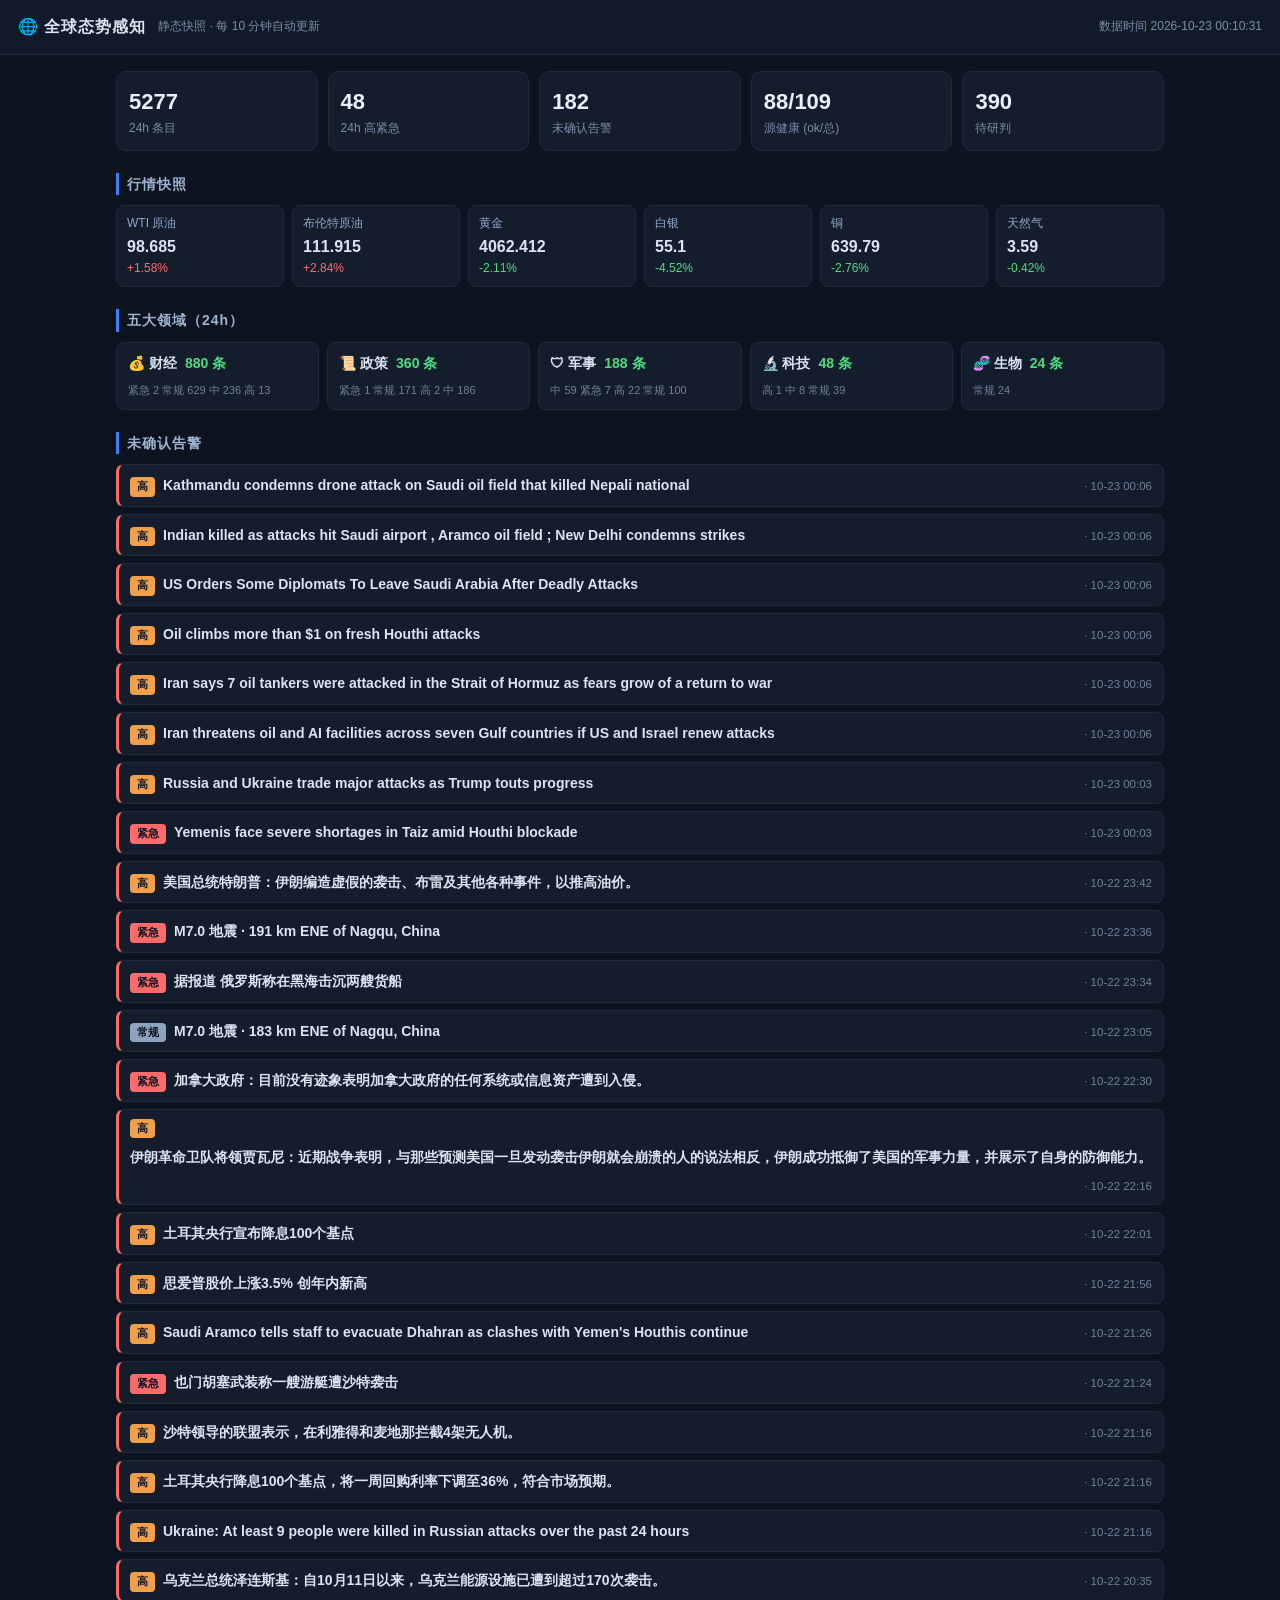
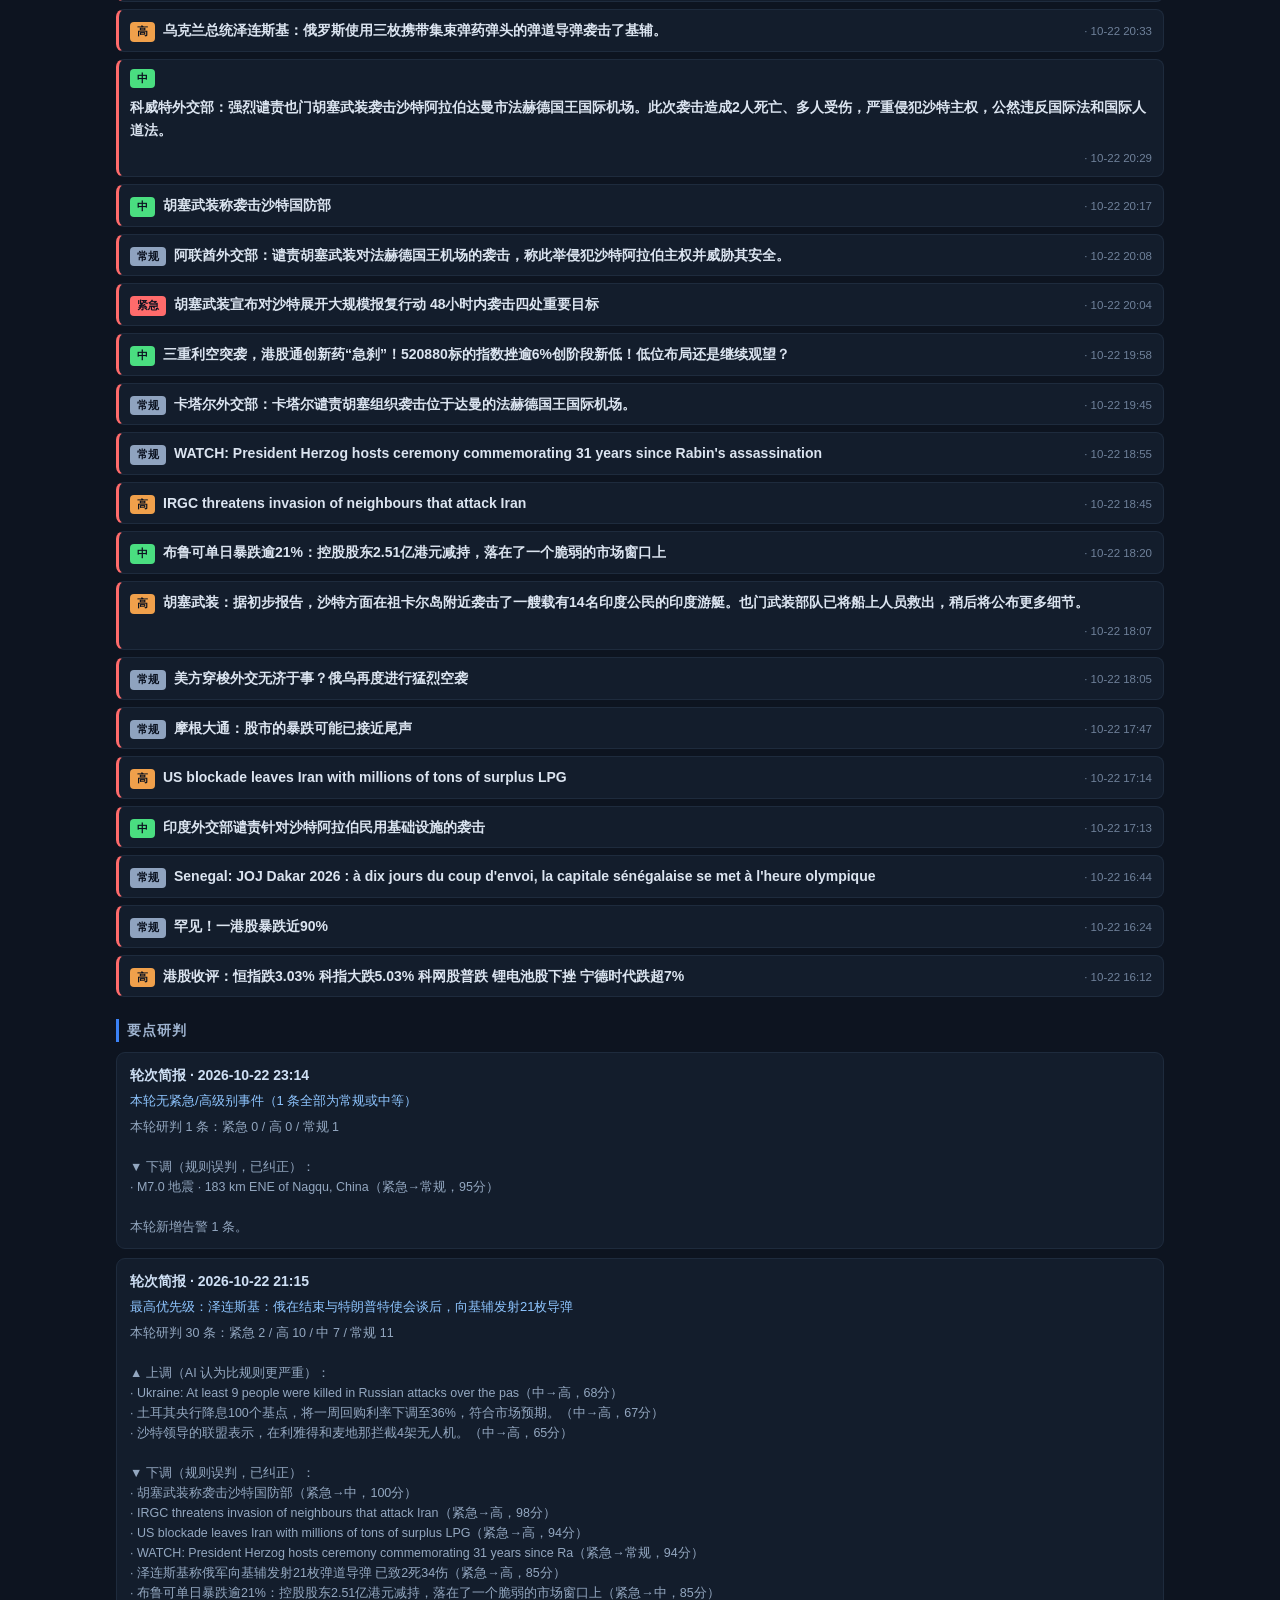
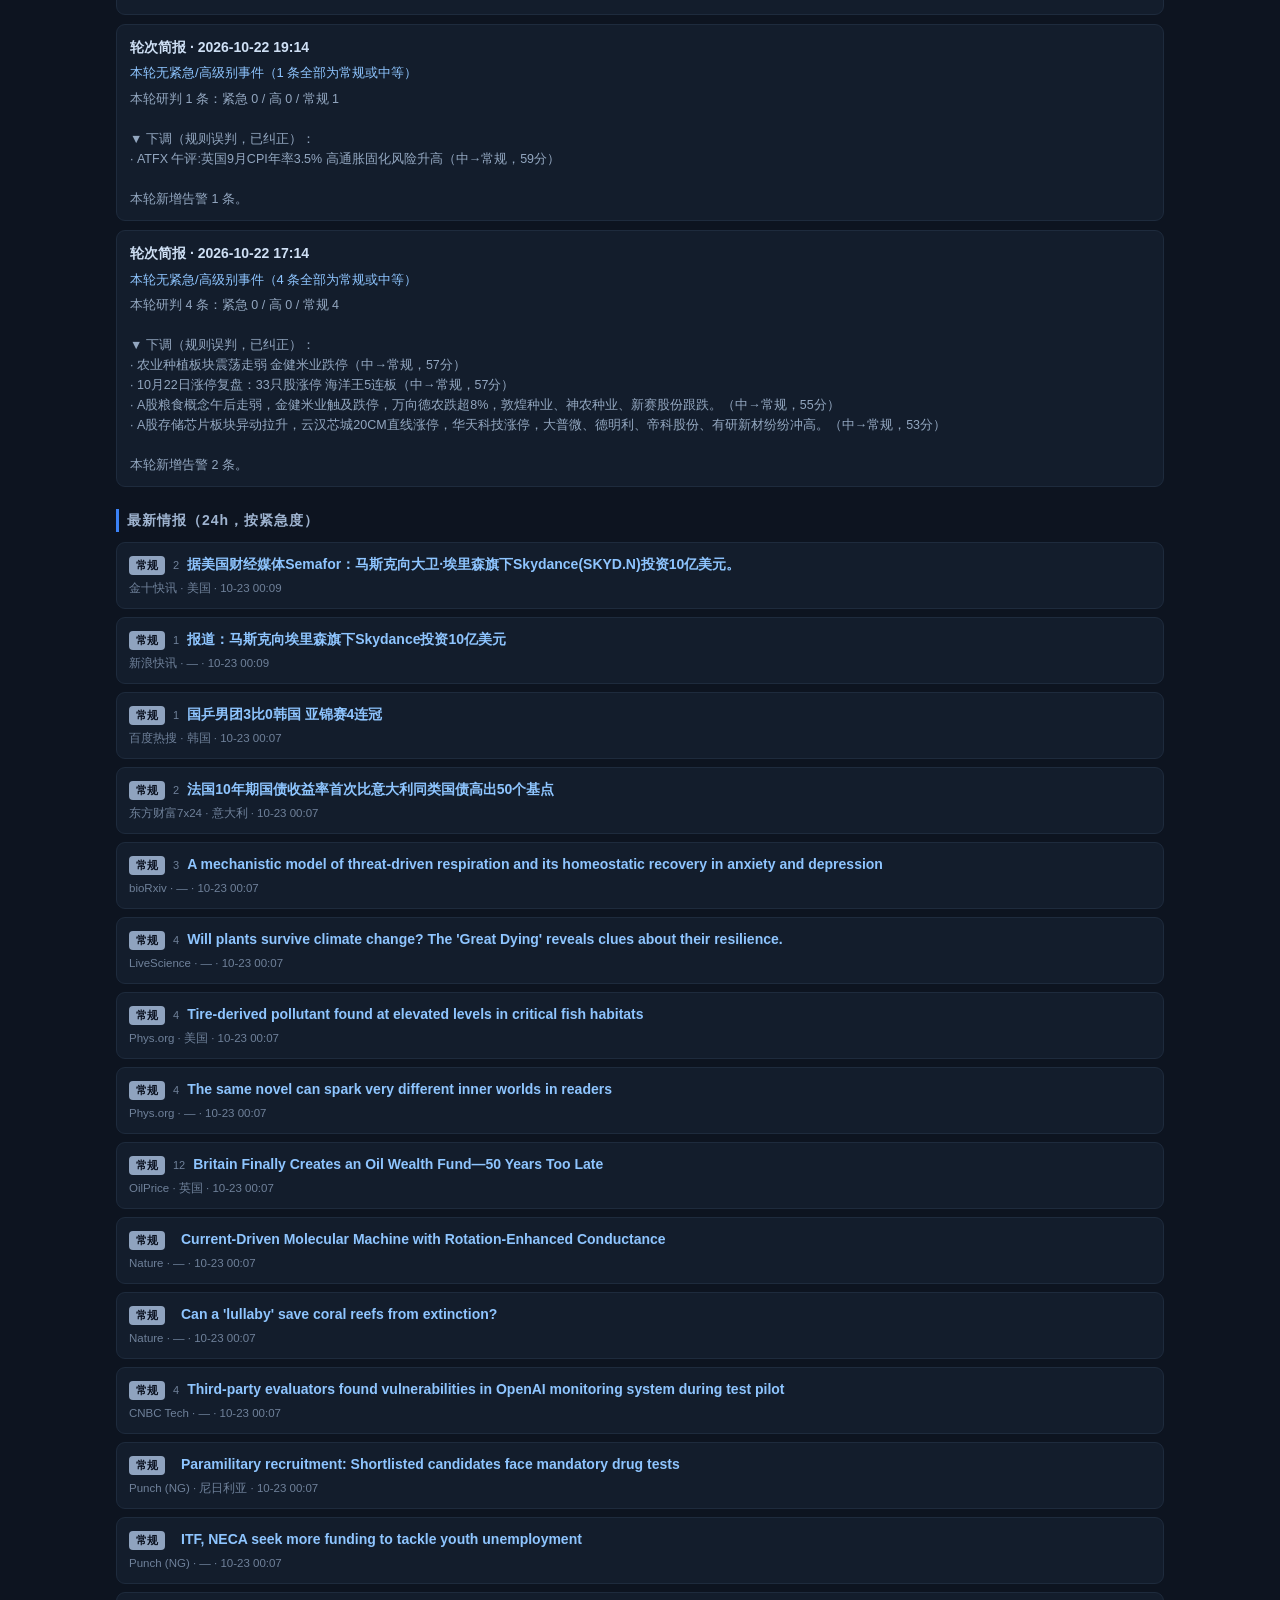
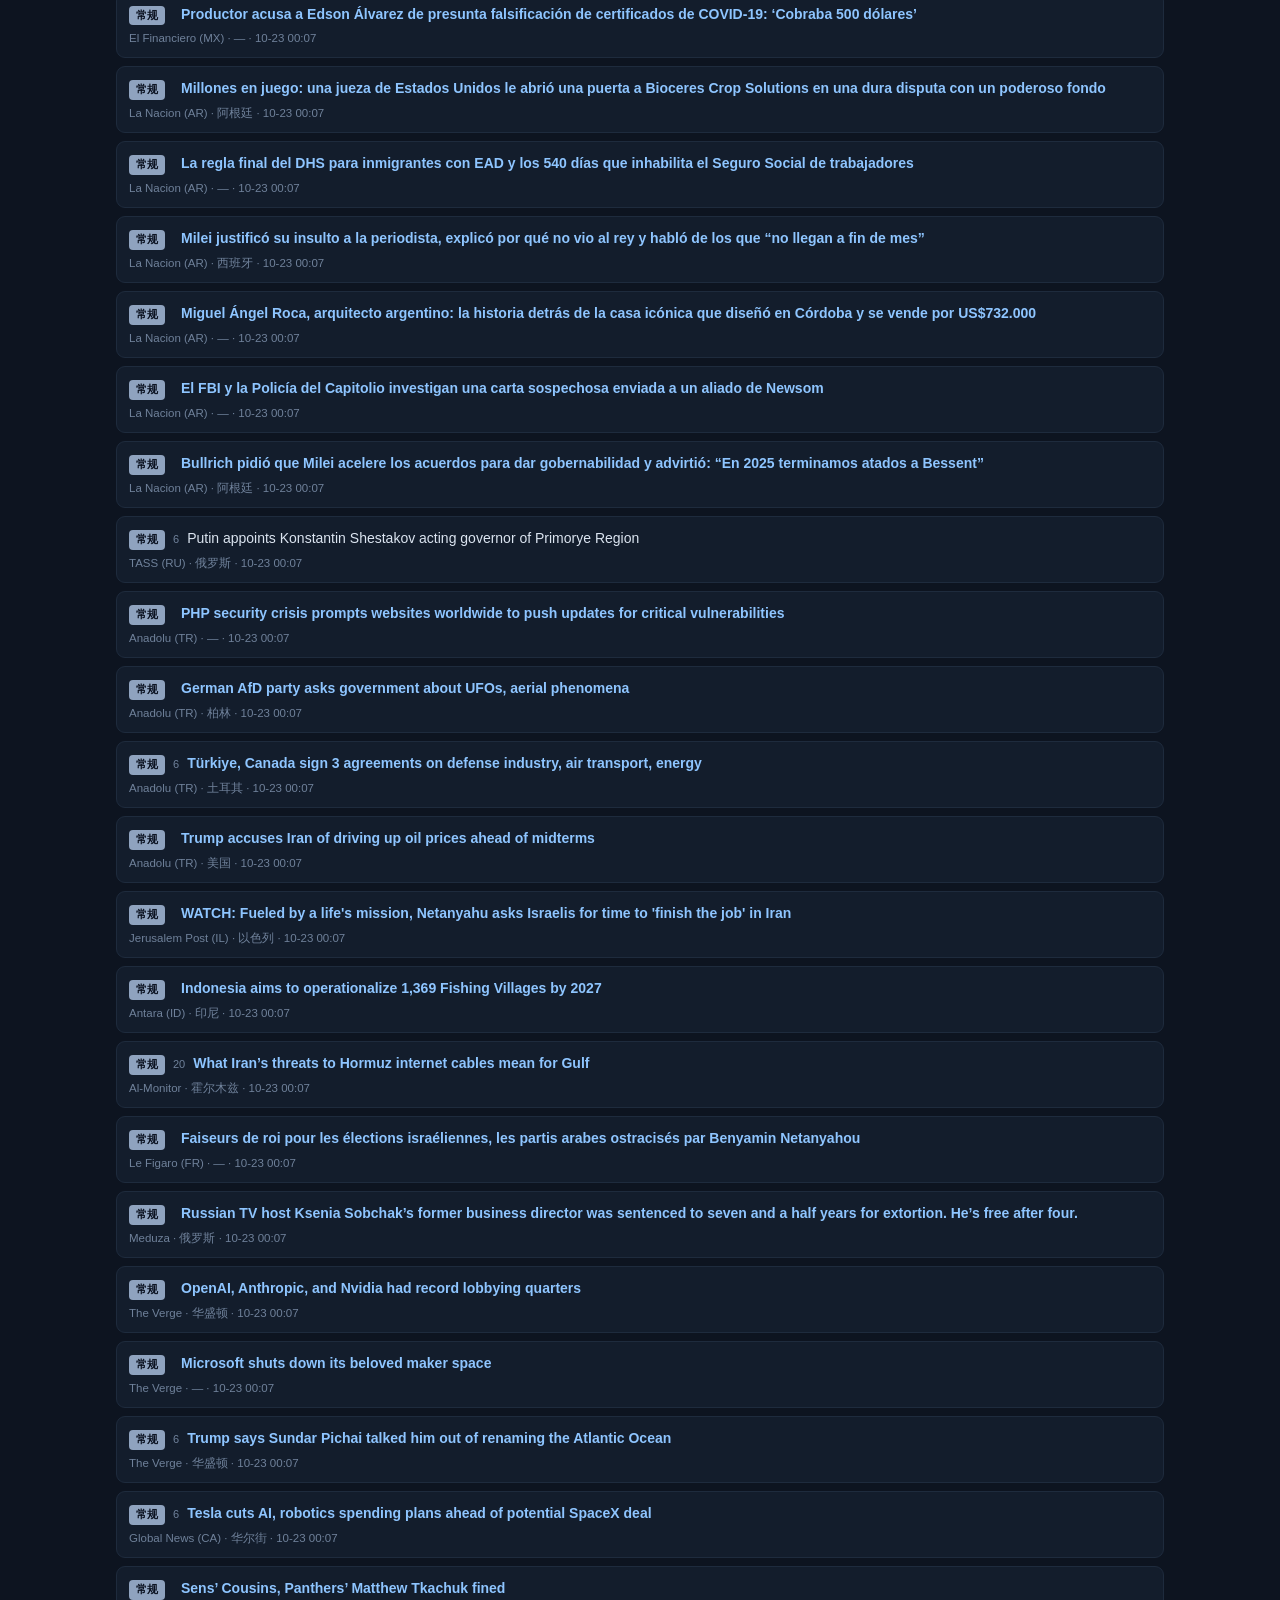
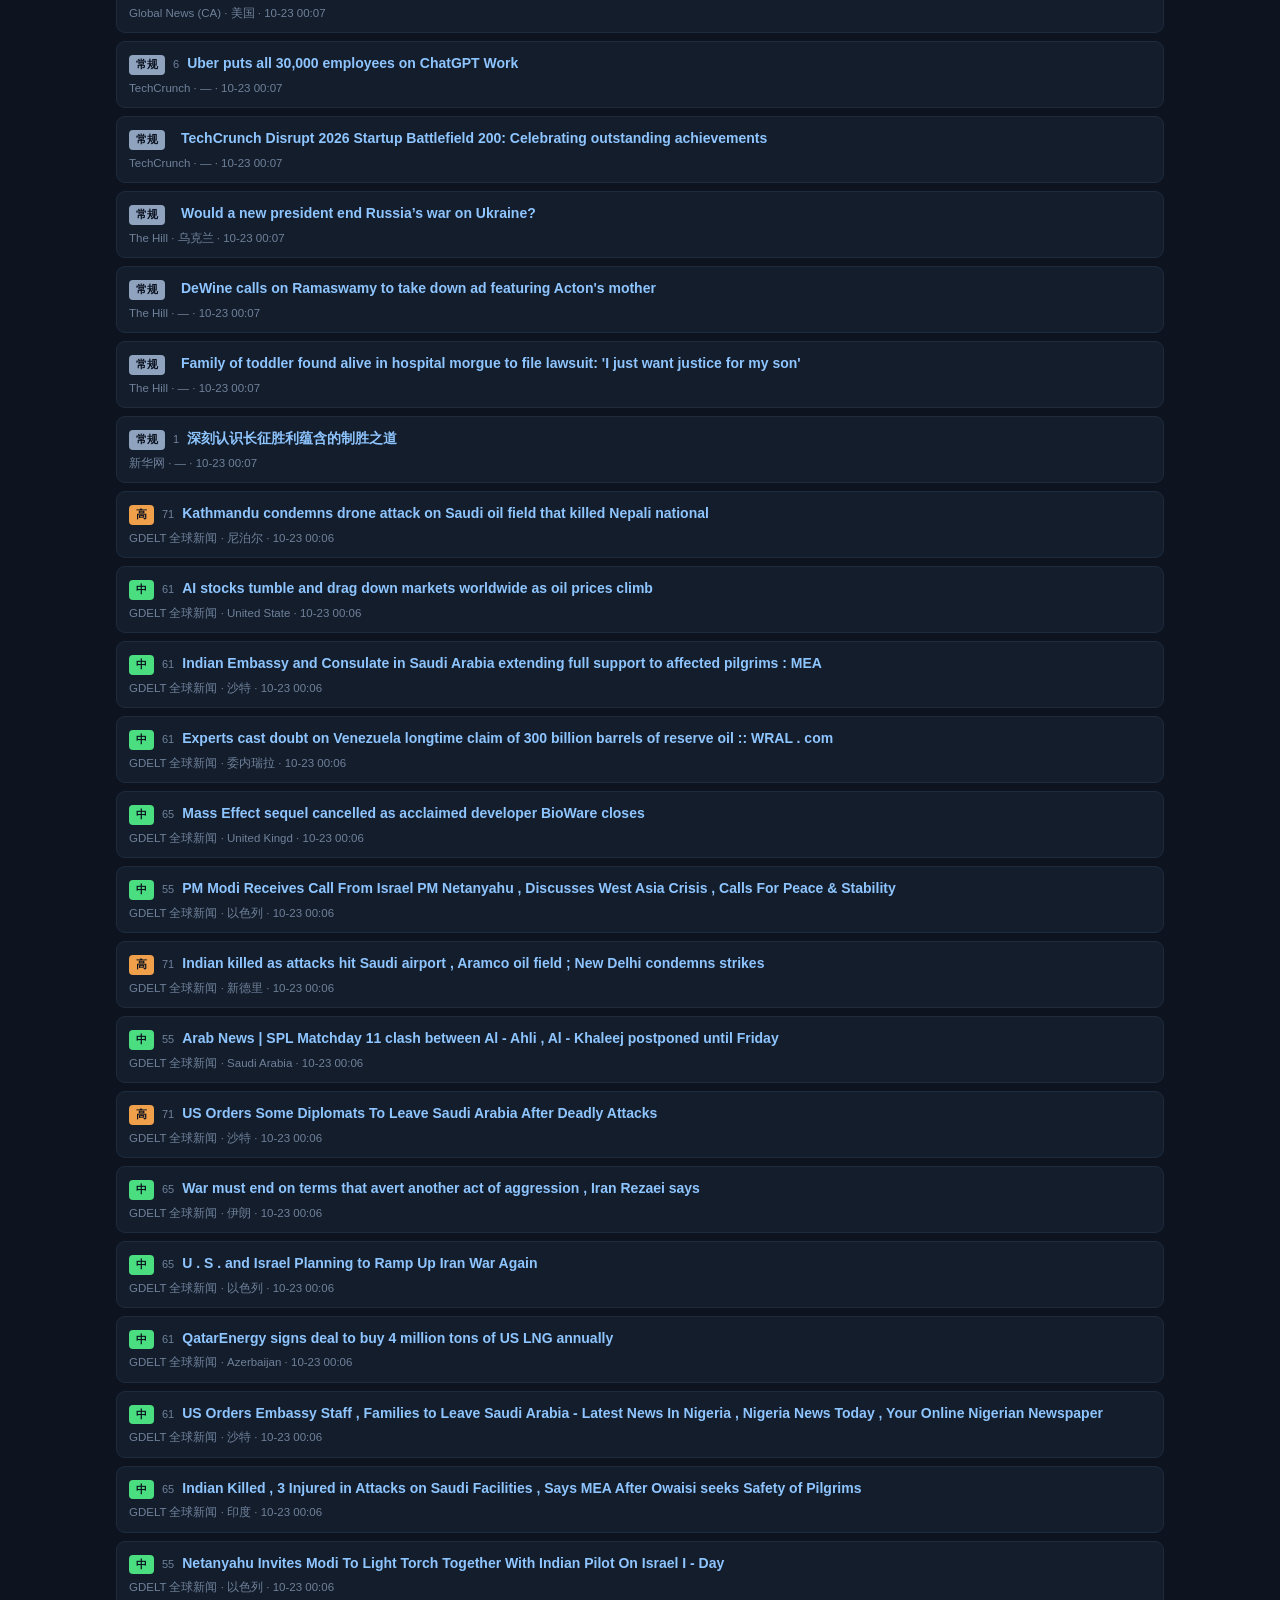
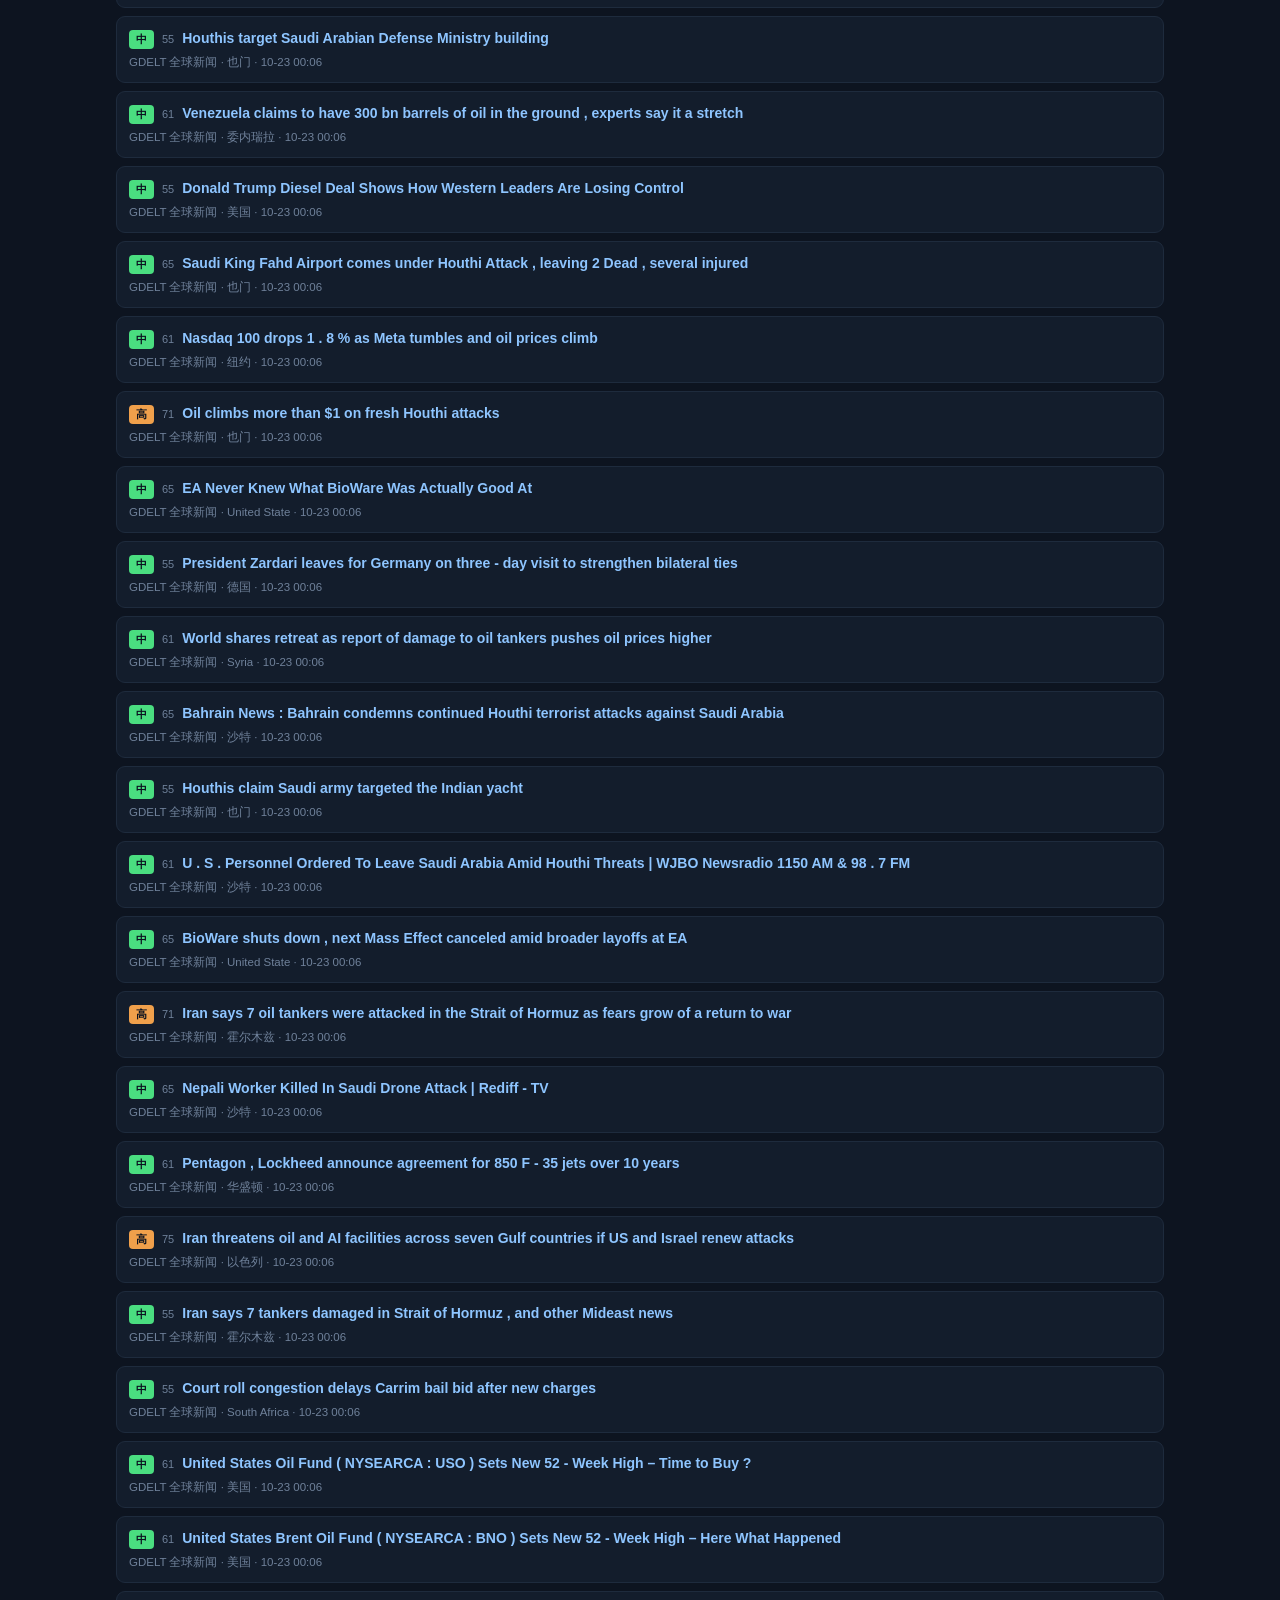
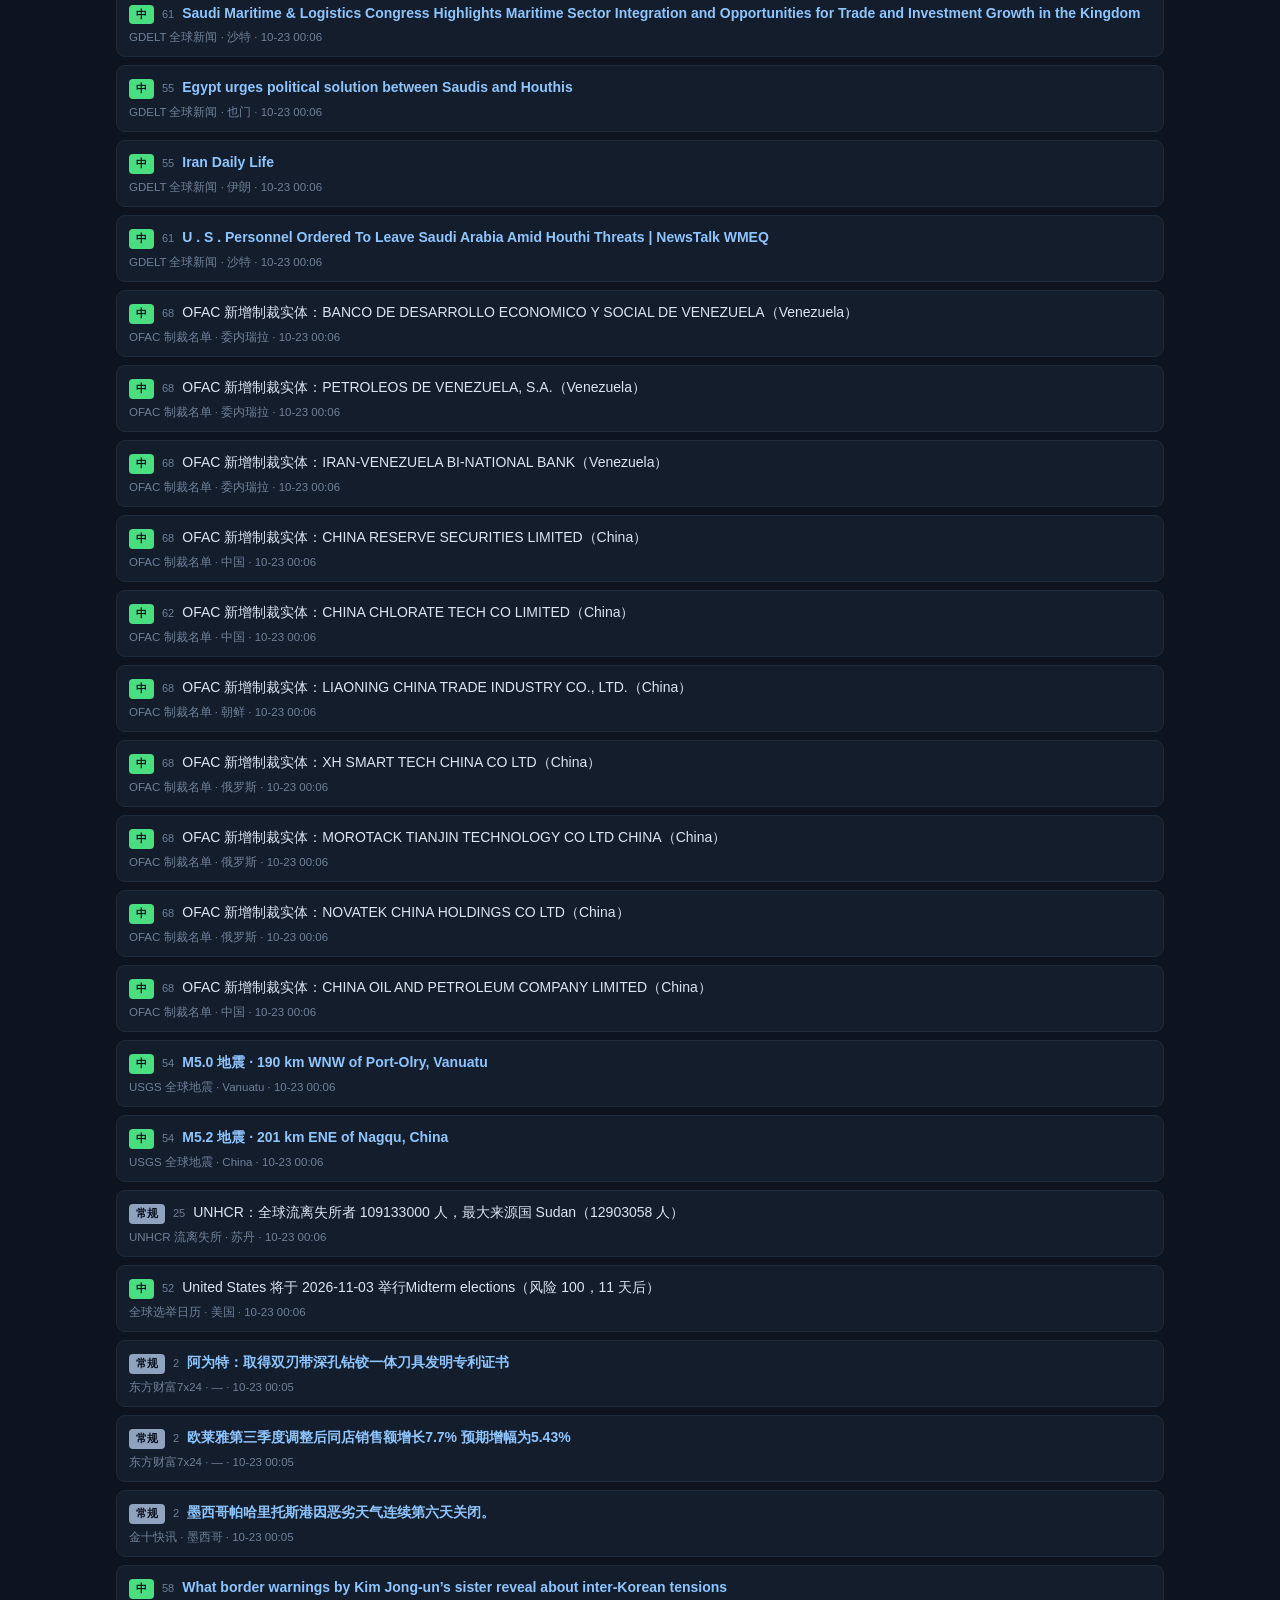
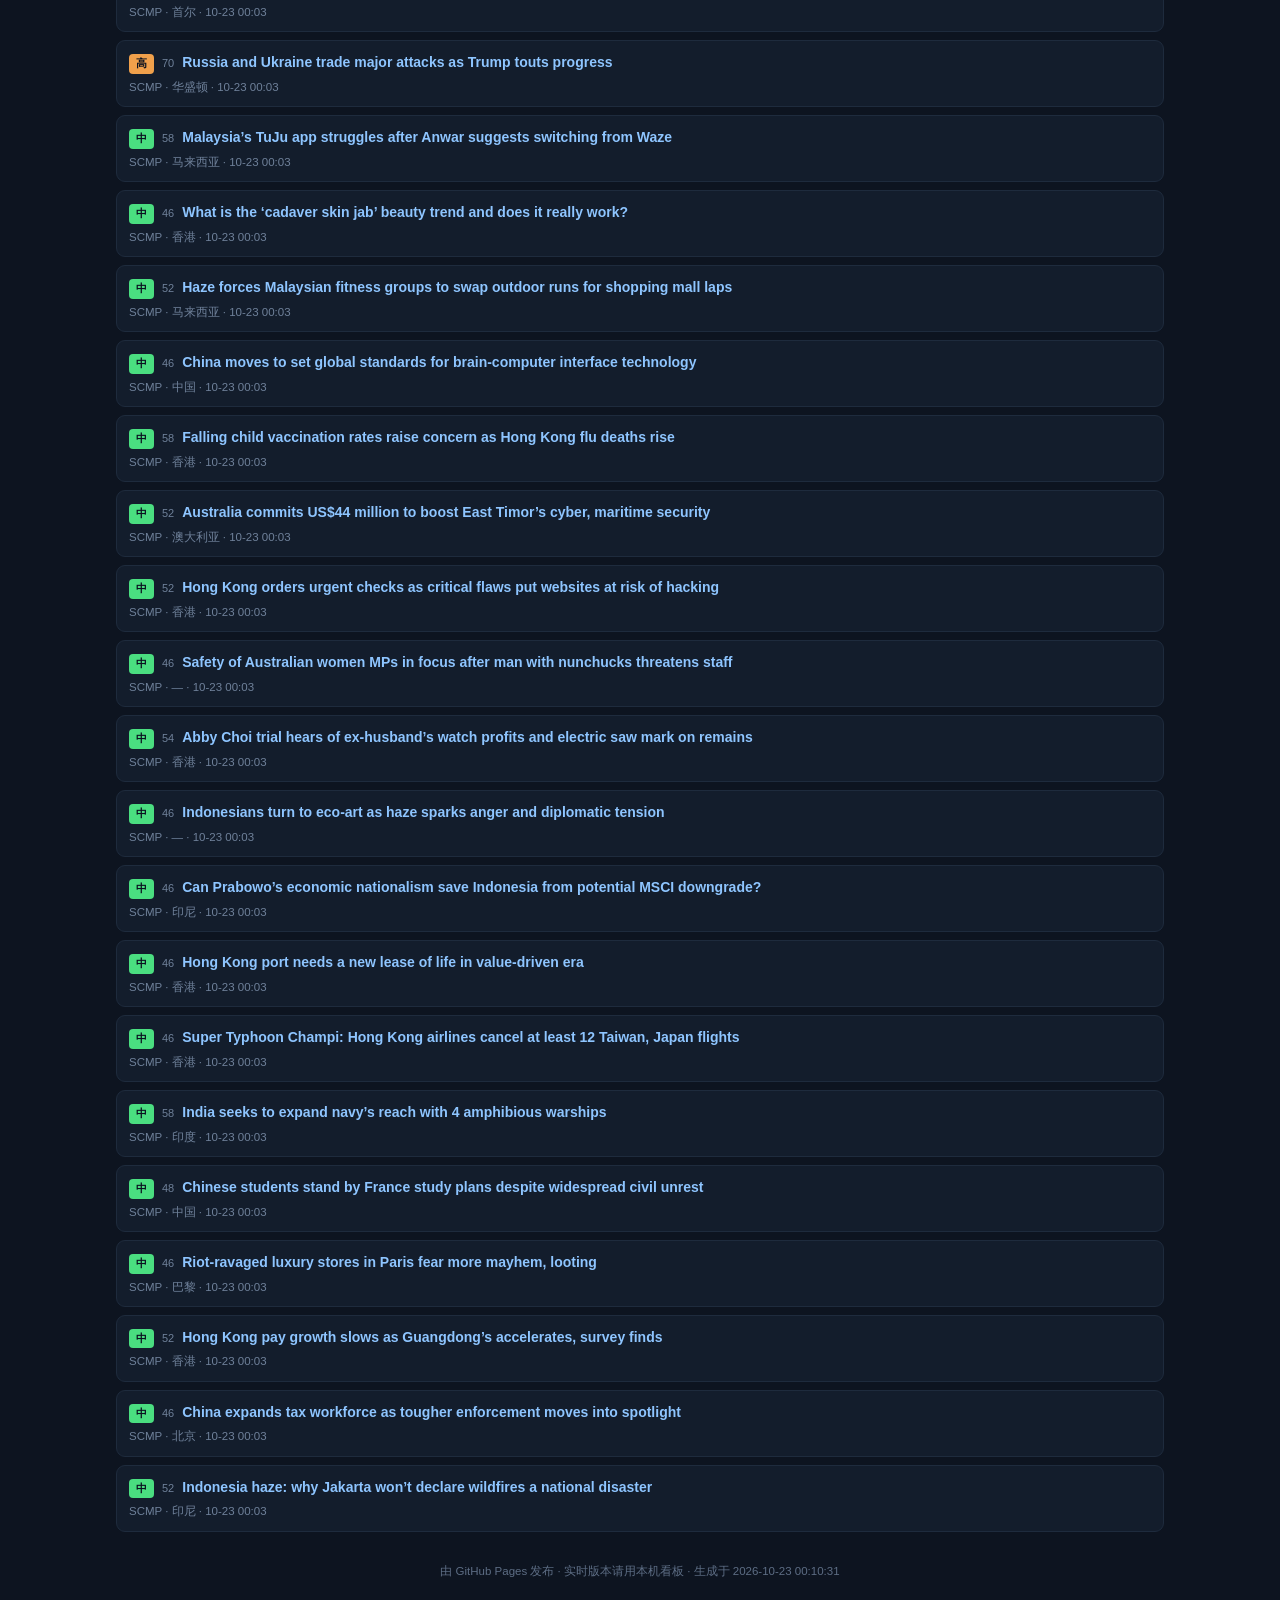
==== commit da6da304: "chore: 更新看板快照 2026-10-23 00:10:31" ====
--- a/index.html
+++ b/index.html
@@ -41,7 +41,7 @@
 <header>
   <h1>🌐 全球态势感知</h1>
   <span class="sub">静态快照 · 每 10 分钟自动更新</span>
-  <span class="sub" style="margin-left:auto">数据时间 2026-10-23 00:09:52</span>
+  <span class="sub" style="margin-left:auto">数据时间 2026-10-23 00:10:31</span>
 </header>
 <div class="wrap">
   <div class="cards">
@@ -61,5 +61,5 @@
   <div><div class="b"><div class="bt">轮次简报 · 2026-10-22 23:14</div><div class="bh">本轮无紧急/高级别事件（1 条全部为常规或中等）</div><div class="bb">本轮研判 1 条：紧急 0 / 高 0 / 常规 1<br><br>▼ 下调（规则误判，已纠正）：<br>  · M7.0 地震 · 183 km ENE of Nagqu, China（紧急→常规，95分）<br><br>本轮新增告警 1 条。</div></div><div class="b"><div class="bt">轮次简报 · 2026-10-22 21:15</div><div class="bh">最高优先级：泽连斯基：俄在结束与特朗普特使会谈后，向基辅发射21枚导弹</div><div class="bb">本轮研判 30 条：紧急 2 / 高 10 / 中 7 / 常规 11<br><br>▲ 上调（AI 认为比规则更严重）：<br>  · Ukraine: At least 9 people were killed in Russian attacks over the pas（中→高，68分）<br>  · 土耳其央行降息100个基点，将一周回购利率下调至36%，符合市场预期。（中→高，67分）<br>  · 沙特领导的联盟表示，在利雅得和麦地那拦截4架无人机。（中→高，65分）<br><br>▼ 下调（规则误判，已纠正）：<br>  · 胡塞武装称袭击沙特国防部（紧急→中，100分）<br>  · IRGC threatens invasion of neighbours that attack Iran（紧急→高，98分）<br>  · US blockade leaves Iran with millions of tons of surplus LPG（紧急→高，94分）<br>  · WATCH: President Herzog hosts ceremony commemorating 31 years since Ra（紧急→常规，94分）<br>  · 泽连斯基称俄军向基辅发射21枚弹道导弹 已致2死34伤（紧急→高，85分）<br>  · 布鲁可单日暴跌逾21%：控股股东2.51亿港元减持，落在了一个脆弱的市场窗口上（紧急→中，85分）<br></div></div><div class="b"><div class="bt">轮次简报 · 2026-10-22 19:14</div><div class="bh">本轮无紧急/高级别事件（1 条全部为常规或中等）</div><div class="bb">本轮研判 1 条：紧急 0 / 高 0 / 常规 1<br><br>▼ 下调（规则误判，已纠正）：<br>  · ATFX 午评:英国9月CPI年率3.5% 高通胀固化风险升高（中→常规，59分）<br><br>本轮新增告警 1 条。</div></div><div class="b"><div class="bt">轮次简报 · 2026-10-22 17:14</div><div class="bh">本轮无紧急/高级别事件（4 条全部为常规或中等）</div><div class="bb">本轮研判 4 条：紧急 0 / 高 0 / 常规 4<br><br>▼ 下调（规则误判，已纠正）：<br>  · 农业种植板块震荡走弱 金健米业跌停（中→常规，57分）<br>  · 10月22日涨停复盘：33只股涨停 海洋王5连板（中→常规，57分）<br>  · A股粮食概念午后走弱，金健米业触及跌停，万向德农跌超8%，敦煌种业、神农种业、新赛股份跟跌。（中→常规，55分）<br>  · A股存储芯片板块异动拉升，云汉芯城20CM直线涨停，华天科技涨停，大普微、德明利、帝科股份、有研新材纷纷冲高。（中→常规，53分）<br><br>本轮新增告警 2 条。</div></div></div>
   <h2>最新情报（24h，按紧急度）</h2>
   <div><div class="it"><div class="ih"><span class="lv" style="background:#8fa3bf">常规</span><span class="sc">2</span><a href="https://www.jin10.com/" target="_blank" rel="noopener">据美国财经媒体Semafor：马斯克向大卫·埃里森旗下Skydance(SKYD.N)投资10亿美元。</a></div><div class="im">金十快讯 · 美国 · 10-23 00:09</div></div><div class="it"><div class="ih"><span class="lv" style="background:#8fa3bf">常规</span><span class="sc">1</span><a href="https://finance.sina.com.cn/world/2026-10-23/doc-iniwcnve8227701.shtml" target="_blank" rel="noopener">报道：马斯克向埃里森旗下Skydance投资10亿美元</a></div><div class="im">新浪快讯 · — · 10-23 00:09</div></div><div class="it"><div class="ih"><span class="lv" style="background:#8fa3bf">常规</span><span class="sc">1</span><a href="https://m.baidu.com/s?word=%E5%9B%BD%E4%B9%92%E7%94%B7%E5%9B%A23%E6%AF%940%E9%9F%A9%E5%9B%BD+%E4%BA%9A%E9%94%A6%E8%B5%9B4%E8%BF%9E%E5%86%A0&amp;sa=fyb_news" target="_blank" rel="noopener">国乒男团3比0韩国 亚锦赛4连冠</a></div><div class="im">百度热搜 · 韩国 · 10-23 00:07</div></div><div class="it"><div class="ih"><span class="lv" style="background:#8fa3bf">常规</span><span class="sc">2</span><a href="https://kuaixun.eastmoney.com/" target="_blank" rel="noopener">法国10年期国债收益率首次比意大利同类国债高出50个基点</a></div><div class="im">东方财富7x24 · 意大利 · 10-23 00:07</div></div><div class="it"><div class="ih"><span class="lv" style="background:#8fa3bf">常规</span><span class="sc">3</span><a href="https://www.biorxiv.org/content/10.64898/2026.10.16.759543v1?rss=1" target="_blank" rel="noopener">A mechanistic model of threat-driven respiration and its homeostatic recovery in anxiety and depression</a></div><div class="im">bioRxiv · — · 10-23 00:07</div></div><div class="it"><div class="ih"><span class="lv" style="background:#8fa3bf">常规</span><span class="sc">4</span><a href="https://www.livescience.com/planet-earth/plants/can-plants-survive-climate-change-an-armory-of-unique-adaptations-could-see-some-grow-with-the-flow" target="_blank" rel="noopener">Will plants survive climate change? The 'Great Dying' reveals clues about their resilience.</a></div><div class="im">LiveScience · — · 10-23 00:07</div></div><div class="it"><div class="ih"><span class="lv" style="background:#8fa3bf">常规</span><span class="sc">4</span><a href="https://phys.org/news/2026-10-derived-pollutant-elevated-critical-fish.html" target="_blank" rel="noopener">Tire-derived pollutant found at elevated levels in critical fish habitats</a></div><div class="im">Phys.org · 美国 · 10-23 00:07</div></div><div class="it"><div class="ih"><span class="lv" style="background:#8fa3bf">常规</span><span class="sc">4</span><a href="https://phys.org/news/2026-10-worlds-readers.html" target="_blank" rel="noopener">The same novel can spark very different inner worlds in readers</a></div><div class="im">Phys.org · — · 10-23 00:07</div></div><div class="it"><div class="ih"><span class="lv" style="background:#8fa3bf">常规</span><span class="sc">12</span><a href="https://oilprice.com/Energy/Energy-General/Britain-Finally-Creates-an-Oil-Wealth-Fund50-Years-Too-Late.html" target="_blank" rel="noopener">Britain Finally Creates an Oil Wealth Fund—50 Years Too Late</a></div><div class="im">OilPrice · 英国 · 10-23 00:07</div></div><div class="it"><div class="ih"><span class="lv" style="background:#8fa3bf">常规</span><span class="sc"></span><a href="https://www.nature.com/articles/s41586-026-11312-x" target="_blank" rel="noopener">Current-Driven Molecular Machine with Rotation-Enhanced Conductance</a></div><div class="im">Nature · — · 10-23 00:07</div></div><div class="it"><div class="ih"><span class="lv" style="background:#8fa3bf">常规</span><span class="sc"></span><a href="https://www.nature.com/articles/d41586-026-03414-3" target="_blank" rel="noopener">Can a 'lullaby' save coral reefs from extinction?</a></div><div class="im">Nature · — · 10-23 00:07</div></div><div class="it"><div class="ih"><span class="lv" style="background:#8fa3bf">常规</span><span class="sc">4</span><a href="https://www.cnbc.com/2026/10/22/metr-redwood-research-open-ai-test.html" target="_blank" rel="noopener">Third-party evaluators found vulnerabilities in OpenAI monitoring system during test pilot</a></div><div class="im">CNBC Tech · — · 10-23 00:07</div></div><div class="it"><div class="ih"><span class="lv" style="background:#8fa3bf">常规</span><span class="sc"></span><a href="https://punchng.com/paramilitary-recruitment-shortlisted-candidates-face-mandatory-drug-tests/?utm_source=rss.punchng.com&amp;amp;utm_medium=web" target="_blank" rel="noopener">Paramilitary recruitment: Shortlisted candidates face mandatory drug tests</a></div><div class="im">Punch (NG) · 尼日利亚 · 10-23 00:07</div></div><div class="it"><div class="ih"><span class="lv" style="background:#8fa3bf">常规</span><span class="sc"></span><a href="https://punchng.com/itf-neca-seek-more-funding-to-tackle-youth-unemployment/?utm_source=rss.punchng.com&amp;amp;utm_medium=web" target="_blank" rel="noopener">ITF, NECA seek more funding to tackle youth unemployment</a></div><div class="im">Punch (NG) · — · 10-23 00:07</div></div><div class="it"><div class="ih"><span class="lv" style="background:#8fa3bf">常规</span><span class="sc"></span><a href="https://www.elfinanciero.com.mx/deportes/2026/10/22/acusan-a-edson-alvarez-de-presunta-falsificacion-de-certificados-de-vacunacion-de-covid-19/" target="_blank" rel="noopener">Productor acusa a Edson Álvarez de presunta falsificación de certificados de COVID-19: ‘Cobraba 500 dólares’</a></div><div class="im">El Financiero (MX) · — · 10-23 00:07</div></div><div class="it"><div class="ih"><span class="lv" style="background:#8fa3bf">常规</span><span class="sc"></span><a href="https://www.lanacion.com.ar/economia/campo/millones-en-juego-una-jueza-de-estados-unidos-le-abrio-una-puerta-a-bioceres-crop-solutions-en-una-nid22102026/" target="_blank" rel="noopener">Millones en juego: una jueza de Estados Unidos le abrió una puerta a Bioceres Crop Solutions en una dura disputa con un poderoso fondo</a></div><div class="im">La Nacion (AR) · 阿根廷 · 10-23 00:07</div></div><div class="it"><div class="ih"><span class="lv" style="background:#8fa3bf">常规</span><span class="sc"></span><a href="https://www.lanacion.com.ar/estados-unidos/migraciones/la-regla-final-del-dhs-para-inmigrantes-con-ead-y-los-540-dias-que-inhabilita-el-seguro-social-de-nid22102026/" target="_blank" rel="noopener">La regla final del DHS para inmigrantes con EAD y los 540 días que inhabilita el Seguro Social de trabajadores</a></div><div class="im">La Nacion (AR) · — · 10-23 00:07</div></div><div class="it"><div class="ih"><span class="lv" style="background:#8fa3bf">常规</span><span class="sc"></span><a href="https://www.lanacion.com.ar/politica/milei-justifico-su-insulto-a-la-periodista-explico-por-que-no-vio-al-rey-y-hablo-de-los-que-no-nid22102026/" target="_blank" rel="noopener">Milei justificó su insulto a la periodista, explicó por qué no vio al rey y habló de los que “no llegan a fin de mes”</a></div><div class="im">La Nacion (AR) · 西班牙 · 10-23 00:07</div></div><div class="it"><div class="ih"><span class="lv" style="background:#8fa3bf">常规</span><span class="sc"></span><a href="https://www.lanacion.com.ar/propiedades/la-historia-detras-de-la-casa-iconica-disenada-por-miguel-angel-roca-se-vende-por-us732000-nid22102026/" target="_blank" rel="noopener">Miguel Ángel Roca, arquitecto argentino: la historia detrás de la casa icónica que diseñó en Córdoba y se vende por US$732.000</a></div><div class="im">La Nacion (AR) · — · 10-23 00:07</div></div><div class="it"><div class="ih"><span class="lv" style="background:#8fa3bf">常规</span><span class="sc"></span><a href="https://www.lanacion.com.ar/estados-unidos/california/el-fbi-y-la-policia-del-capitolio-investigan-una-carta-sospechosa-enviada-a-un-aliado-de-newsom-nid22102026/" target="_blank" rel="noopener">El FBI y la Policía del Capitolio investigan una carta sospechosa enviada a un aliado de Newsom</a></div><div class="im">La Nacion (AR) · — · 10-23 00:07</div></div><div class="it"><div class="ih"><span class="lv" style="background:#8fa3bf">常规</span><span class="sc"></span><a href="https://www.lanacion.com.ar/politica/bullrich-pidio-que-milei-acelere-los-acuerdos-para-dar-gobernabilidad-y-advirtio-en-2025-terminamos-nid22102026/" target="_blank" rel="noopener">Bullrich pidió que Milei acelere los acuerdos para dar gobernabilidad y advirtió: “En 2025 terminamos atados a Bessent”</a></div><div class="im">La Nacion (AR) · 阿根廷 · 10-23 00:07</div></div><div class="it"><div class="ih"><span class="lv" style="background:#8fa3bf">常规</span><span class="sc">6</span>Putin appoints Konstantin Shestakov acting governor of Primorye Region</div><div class="im">TASS (RU) · 俄罗斯 · 10-23 00:07</div></div><div class="it"><div class="ih"><span class="lv" style="background:#8fa3bf">常规</span><span class="sc"></span><a href="https://www.aa.com.tr/en/science-technology/php-security-crisis-prompts-websites-worldwide-to-push-updates-for-critical-vulnerabilities/4097614" target="_blank" rel="noopener">PHP security crisis prompts websites worldwide to push updates for critical vulnerabilities</a></div><div class="im">Anadolu (TR) · — · 10-23 00:07</div></div><div class="it"><div class="ih"><span class="lv" style="background:#8fa3bf">常规</span><span class="sc"></span><a href="https://www.aa.com.tr/en/europe/german-afd-party-asks-government-about-ufos-aerial-phenomena/4097620" target="_blank" rel="noopener">German AfD party asks government about UFOs, aerial phenomena</a></div><div class="im">Anadolu (TR) · 柏林 · 10-23 00:07</div></div><div class="it"><div class="ih"><span class="lv" style="background:#8fa3bf">常规</span><span class="sc">6</span><a href="https://www.aa.com.tr/en/turkiye/turkiye-canada-sign-3-agreements-on-defense-industry-air-transport-energy/4097621" target="_blank" rel="noopener">Türkiye, Canada sign 3 agreements on defense industry, air transport, energy</a></div><div class="im">Anadolu (TR) · 土耳其 · 10-23 00:07</div></div><div class="it"><div class="ih"><span class="lv" style="background:#8fa3bf">常规</span><span class="sc"></span><a href="https://www.aa.com.tr/en/americas/trump-accuses-iran-of-driving-up-oil-prices-ahead-of-midterms/4097627" target="_blank" rel="noopener">Trump accuses Iran of driving up oil prices ahead of midterms</a></div><div class="im">Anadolu (TR) · 美国 · 10-23 00:07</div></div><div class="it"><div class="ih"><span class="lv" style="background:#8fa3bf">常规</span><span class="sc"></span><a href="https://www.jpost.com/israel-election-2026/article-912495" target="_blank" rel="noopener">WATCH: Fueled by a life's mission, Netanyahu asks Israelis for time to 'finish the job' in Iran</a></div><div class="im">Jerusalem Post (IL) · 以色列 · 10-23 00:07</div></div><div class="it"><div class="ih"><span class="lv" style="background:#8fa3bf">常规</span><span class="sc"></span><a href="https://en.antaranews.com/news/437363/indonesia-aims-to-operationalize-1369-fishing-villages-by-2027" target="_blank" rel="noopener">Indonesia aims to operationalize 1,369 Fishing Villages by 2027</a></div><div class="im">Antara (ID) · 印尼 · 10-23 00:07</div></div><div class="it"><div class="ih"><span class="lv" style="background:#8fa3bf">常规</span><span class="sc">20</span><a href="https://www.al-monitor.com/originals/2026/10/what-irans-threats-hormuz-internet-cables-mean-gulf" target="_blank" rel="noopener">What Iran’s threats to Hormuz internet cables mean for Gulf</a></div><div class="im">Al-Monitor · 霍尔木兹 · 10-23 00:07</div></div><div class="it"><div class="ih"><span class="lv" style="background:#8fa3bf">常规</span><span class="sc"></span><a href="https://www.lefigaro.fr/international/faiseurs-de-roi-pour-les-elections-israeliennes-les-partis-arabes-ostracises-par-benyamin-netanyahou-20261022" target="_blank" rel="noopener">Faiseurs de roi pour les élections israéliennes, les partis arabes ostracisés par Benyamin Netanyahou</a></div><div class="im">Le Figaro (FR) · — · 10-23 00:07</div></div><div class="it"><div class="ih"><span class="lv" style="background:#8fa3bf">常规</span><span class="sc"></span><a href="https://meduza.io/en/news/2026/10/22/russian-tv-host-ksenia-sobchak-s-former-business-director-was-sentenced-to-seven-and-a-half-years-for-extortion-he-s-free-after-four" target="_blank" rel="noopener">Russian TV host Ksenia Sobchak’s former business director was sentenced to seven and a half years for extortion. He’s free after four.</a></div><div class="im">Meduza · 俄罗斯 · 10-23 00:07</div></div><div class="it"><div class="ih"><span class="lv" style="background:#8fa3bf">常规</span><span class="sc"></span><a href="https://www.theverge.com/policy/1016585/openai-anthropic-nvidia-lobbying-records" target="_blank" rel="noopener">OpenAI, Anthropic, and Nvidia had record lobbying quarters</a></div><div class="im">The Verge · 华盛顿 · 10-23 00:07</div></div><div class="it"><div class="ih"><span class="lv" style="background:#8fa3bf">常规</span><span class="sc"></span><a href="https://www.theverge.com/tech/1016389/microsoft-garage-closure-hackathon-notepad" target="_blank" rel="noopener">Microsoft shuts down its beloved maker space</a></div><div class="im">The Verge · — · 10-23 00:07</div></div><div class="it"><div class="ih"><span class="lv" style="background:#8fa3bf">常规</span><span class="sc">6</span><a href="https://www.theverge.com/policy/1016751/trump-rename-atlantic-ocean-sundar-pichai-google" target="_blank" rel="noopener">Trump says Sundar Pichai talked him out of renaming the Atlantic Ocean</a></div><div class="im">The Verge · 华盛顿 · 10-23 00:07</div></div><div class="it"><div class="ih"><span class="lv" style="background:#8fa3bf">常规</span><span class="sc">6</span><a href="https://globalnews.ca/news/12113294/tesla-spacex-ai-spending/" target="_blank" rel="noopener">Tesla cuts AI, robotics spending plans ahead of potential SpaceX deal</a></div><div class="im">Global News (CA) · 华尔街 · 10-23 00:07</div></div><div class="it"><div class="ih"><span class="lv" style="background:#8fa3bf">常规</span><span class="sc"></span><a href="https://globalnews.ca/news/12113343/sens-cousins-panthers-matthew-tkachuk-fined/" target="_blank" rel="noopener">Sens’ Cousins, Panthers’ Matthew Tkachuk fined</a></div><div class="im">Global News (CA) · 美国 · 10-23 00:07</div></div><div class="it"><div class="ih"><span class="lv" style="background:#8fa3bf">常规</span><span class="sc">6</span><a href="https://techcrunch.com/2026/10/22/uber-puts-all-30000-employees-on-chatgpt-work/" target="_blank" rel="noopener">Uber puts all 30,000 employees on ChatGPT Work</a></div><div class="im">TechCrunch · — · 10-23 00:07</div></div><div class="it"><div class="ih"><span class="lv" style="background:#8fa3bf">常规</span><span class="sc"></span><a href="https://techcrunch.com/2026/10/22/techcrunch-disrupt-2026-startup-battlefield-200-celebrating-outstanding-achievements/" target="_blank" rel="noopener">TechCrunch Disrupt 2026 Startup Battlefield 200: Celebrating outstanding achievements</a></div><div class="im">TechCrunch · — · 10-23 00:07</div></div><div class="it"><div class="ih"><span class="lv" style="background:#8fa3bf">常规</span><span class="sc"></span><a href="https://thehill.com/opinion/international/6160753-trump-reverses-ukraine-policy/" target="_blank" rel="noopener">Would a new president end Russia’s war on Ukraine?</a></div><div class="im">The Hill · 乌克兰 · 10-23 00:07</div></div><div class="it"><div class="ih"><span class="lv" style="background:#8fa3bf">常规</span><span class="sc"></span><a href="https://thehill.com/homenews/state-watch/6165615-dewine-urges-ramaswamy-ad-removal/" target="_blank" rel="noopener">DeWine calls on Ramaswamy to take down ad featuring Acton's mother</a></div><div class="im">The Hill · — · 10-23 00:07</div></div><div class="it"><div class="ih"><span class="lv" style="background:#8fa3bf">常规</span><span class="sc"></span><a href="https://thehill.com/homenews/state-watch/6165628-arizona-toddler-alive-in-morgue/" target="_blank" rel="noopener">Family of toddler found alive in hospital morgue to file lawsuit: 'I just want justice for my son'</a></div><div class="im">The Hill · — · 10-23 00:07</div></div><div class="it"><div class="ih"><span class="lv" style="background:#8fa3bf">常规</span><span class="sc">1</span><a href="https://www.news.cn/politics/leaders/20261022/69434358501e4eb980ad088dec7824ea/c.html" target="_blank" rel="noopener">深刻认识长征胜利蕴含的制胜之道</a></div><div class="im">新华网 · — · 10-23 00:07</div></div><div class="it"><div class="ih"><span class="lv" style="background:#f0a04b">高</span><span class="sc">71</span><a href="https://ianslive.in/Kathmandu-condemns-drone-attack-on-saudi-oil-field-that-killed-nepali-national--20261022191635" target="_blank" rel="noopener">Kathmandu condemns drone attack on Saudi oil field that killed Nepali national</a></div><div class="im">GDELT 全球新闻 · 尼泊尔 · 10-23 00:06</div></div><div class="it"><div class="ih"><span class="lv" style="background:#4ade80">中</span><span class="sc">61</span><a href="https://www.elpasoinc.com/news/ap_wire/ai-stocks-tumble-and-drag-down-markets-worldwide-as-oil-prices-climb/article_cf16164f-22c0-5027-a729-bc4ac35b2dee.html" target="_blank" rel="noopener">AI stocks tumble and drag down markets worldwide as oil prices climb</a></div><div class="im">GDELT 全球新闻 · United State · 10-23 00:06</div></div><div class="it"><div class="ih"><span class="lv" style="background:#4ade80">中</span><span class="sc">61</span><a href="http://www.vietnamtribune.com/news/279392253/indian-embassy-and-consulate-in-saudi-arabia-extending-full-support-to-affected-pilgrims-mea" target="_blank" rel="noopener">Indian Embassy and Consulate in Saudi Arabia extending full support to affected pilgrims : MEA</a></div><div class="im">GDELT 全球新闻 · 沙特 · 10-23 00:06</div></div><div class="it"><div class="ih"><span class="lv" style="background:#4ade80">中</span><span class="sc">61</span><a href="https://www.wral.com/news/ap/6d1ec-venezuela-claims-to-have-300-billion-barrels-of-oil-in-the-ground-but-experts-say-thats-a-stretch/" target="_blank" rel="noopener">Experts cast doubt on Venezuela longtime claim of 300 billion barrels of reserve oil :: WRAL . com</a></div><div class="im">GDELT 全球新闻 · 委内瑞拉 · 10-23 00:06</div></div><div class="it"><div class="ih"><span class="lv" style="background:#4ade80">中</span><span class="sc">65</span><a href="https://www.nme.com/news/gaming-news/mass-effect-sequel-cancelled-bioware-shut-down-lay-offs-3973846" target="_blank" rel="noopener">Mass Effect  sequel cancelled as acclaimed developer BioWare closes</a></div><div class="im">GDELT 全球新闻 · United Kingd · 10-23 00:06</div></div><div class="it"><div class="ih"><span class="lv" style="background:#4ade80">中</span><span class="sc">55</span><a href="https://www.freepressjournal.in/world/pm-modi-receives-call-from-israel-pm-netanyahu-discusses-west-asia-crisis-calls-for-peace-stability" target="_blank" rel="noopener">PM Modi Receives Call From Israel PM Netanyahu , Discusses West Asia Crisis , Calls For Peace &amp; Stability</a></div><div class="im">GDELT 全球新闻 · 以色列 · 10-23 00:06</div></div><div class="it"><div class="ih"><span class="lv" style="background:#f0a04b">高</span><span class="sc">71</span><a href="https://www.tribuneindia.com/news/india/indian-killed-as-attacks-hit-saudi-airport-aramco-oil-field-new-delhi-condemns-strikes/" target="_blank" rel="noopener">Indian killed as attacks hit Saudi airport , Aramco oil field ; New Delhi condemns strikes</a></div><div class="im">GDELT 全球新闻 · 新德里 · 10-23 00:06</div></div><div class="it"><div class="ih"><span class="lv" style="background:#4ade80">中</span><span class="sc">55</span><a href="https://www.arabnews.com/saudi-pro-league/spls-matchday-11-clash-between-al-ahli-al-khaleej-postponed-until-friday-3007710" target="_blank" rel="noopener">Arab News | SPL Matchday 11 clash between Al - Ahli , Al - Khaleej postponed until Friday</a></div><div class="im">GDELT 全球新闻 · Saudi Arabia · 10-23 00:06</div></div><div class="it"><div class="ih"><span class="lv" style="background:#f0a04b">高</span><span class="sc">71</span><a href="https://www.newsweek.com/us-orders-some-diplomats-to-leave-saudi-arabia-after-deadly-attacks-12604511" target="_blank" rel="noopener">US Orders Some Diplomats To Leave Saudi Arabia After Deadly Attacks</a></div><div class="im">GDELT 全球新闻 · 沙特 · 10-23 00:06</div></div><div class="it"><div class="ih"><span class="lv" style="background:#4ade80">中</span><span class="sc">65</span><a href="https://news.az/news/war-must-end-on-terms-that-avert-another-act-of-aggression-irans-rezaei-says" target="_blank" rel="noopener">War must end on terms that avert  another act of aggression , Iran Rezaei says</a></div><div class="im">GDELT 全球新闻 · 伊朗 · 10-23 00:06</div></div><div class="it"><div class="ih"><span class="lv" style="background:#4ade80">中</span><span class="sc">65</span><a href="https://outsidethebeltway.com/u-s-and-israel-planning-to-ramp-up-iran-war-again/" target="_blank" rel="noopener">U . S . and Israel Planning to Ramp Up Iran War Again</a></div><div class="im">GDELT 全球新闻 · 以色列 · 10-23 00:06</div></div><div class="it"><div class="ih"><span class="lv" style="background:#4ade80">中</span><span class="sc">61</span><a href="https://news.az/news/qatarenergy-signs-deal-to-buy-4-million-tons-of-us-lng-annually" target="_blank" rel="noopener">QatarEnergy signs deal to buy 4 million tons of US LNG annually</a></div><div class="im">GDELT 全球新闻 · Azerbaijan · 10-23 00:06</div></div><div class="it"><div class="ih"><span class="lv" style="background:#4ade80">中</span><span class="sc">61</span><a href="https://www.nigerianeye.com/2026/10/us-orders-embassy-staff-families-to.html" target="_blank" rel="noopener">US Orders Embassy Staff , Families to Leave Saudi Arabia - Latest News In Nigeria , Nigeria News Today , Your Online Nigerian Newspaper</a></div><div class="im">GDELT 全球新闻 · 沙特 · 10-23 00:06</div></div><div class="it"><div class="ih"><span class="lv" style="background:#4ade80">中</span><span class="sc">65</span><a href="https://www.deccanchronicle.com/nation/indian-killed-3-injured-in-attacks-on-saudi-facilities-says-mea-after-owaisi-seeks-safety-of-pilgrims-1997920" target="_blank" rel="noopener">Indian Killed , 3 Injured in Attacks on Saudi Facilities , Says MEA After Owaisi seeks Safety of Pilgrims</a></div><div class="im">GDELT 全球新闻 · 印度 · 10-23 00:06</div></div><div class="it"><div class="ih"><span class="lv" style="background:#4ade80">中</span><span class="sc">55</span><a href="https://www.deccanchronicle.com/world/asia/netanyahu-invites-modi-to-light-torch-together-with-indian-pilot-on-israels-i-day-1997915" target="_blank" rel="noopener">Netanyahu Invites Modi To Light Torch Together With Indian Pilot On Israel I - Day</a></div><div class="im">GDELT 全球新闻 · 以色列 · 10-23 00:06</div></div><div class="it"><div class="ih"><span class="lv" style="background:#4ade80">中</span><span class="sc">55</span><a href="https://www.azernews.az/region/266023.html" target="_blank" rel="noopener">Houthis target Saudi Arabian Defense Ministry building</a></div><div class="im">GDELT 全球新闻 · 也门 · 10-23 00:06</div></div><div class="it"><div class="ih"><span class="lv" style="background:#4ade80">中</span><span class="sc">61</span><a href="https://www.naharnet.com:443/stories/en/323275-venezuela-claims-to-have-300-bn-barrels-of-oil-in-the-ground-experts-say-it-s-a-stretch" target="_blank" rel="noopener">Venezuela claims to have 300 bn barrels of oil in the ground , experts say it a stretch</a></div><div class="im">GDELT 全球新闻 · 委内瑞拉 · 10-23 00:06</div></div><div class="it"><div class="ih"><span class="lv" style="background:#4ade80">中</span><span class="sc">55</span><a href="https://www.fairobserver.com/united-states/donald-trumps-diesel-deal-shows-how-western-leaders-are-losing-control/" target="_blank" rel="noopener">Donald Trump Diesel Deal Shows How Western Leaders Are Losing Control</a></div><div class="im">GDELT 全球新闻 · 美国 · 10-23 00:06</div></div><div class="it"><div class="ih"><span class="lv" style="background:#4ade80">中</span><span class="sc">65</span><a href="https://en.dailypakistan.com.pk/22-Oct-2026/saudi-king-fahd-airport-comes-under-houthi-attack-leaving-2-dead-several-injured" target="_blank" rel="noopener">Saudi King Fahd Airport comes under Houthi Attack , leaving 2 Dead , several injured</a></div><div class="im">GDELT 全球新闻 · 也门 · 10-23 00:06</div></div><div class="it"><div class="ih"><span class="lv" style="background:#4ade80">中</span><span class="sc">61</span><a href="https://www.moneycontrol.com/news/business/markets/nasdaq-100-drops-1-8-as-meta-tumbles-and-oil-prices-climb-14057948.html" target="_blank" rel="noopener">Nasdaq 100 drops 1 . 8 % as Meta tumbles and oil prices climb</a></div><div class="im">GDELT 全球新闻 · 纽约 · 10-23 00:06</div></div><div class="it"><div class="ih"><span class="lv" style="background:#f0a04b">高</span><span class="sc">71</span><a href="https://thefrontierpost.com/oil-climbs-more-than-1-on-fresh-houthi-attacks/" target="_blank" rel="noopener">Oil climbs more than $1 on fresh Houthi attacks</a></div><div class="im">GDELT 全球新闻 · 也门 · 10-23 00:06</div></div><div class="it"><div class="ih"><span class="lv" style="background:#4ade80">中</span><span class="sc">65</span><a href="https://www.ign.com/articles/ea-never-knew-what-it-had-with-bioware-and-its-all-of-our-loss" target="_blank" rel="noopener">EA Never Knew What BioWare Was Actually Good At</a></div><div class="im">GDELT 全球新闻 · United State · 10-23 00:06</div></div><div class="it"><div class="ih"><span class="lv" style="background:#4ade80">中</span><span class="sc">55</span><a href="https://en.dailypakistan.com.pk/22-Oct-2026/president-zardari-leaves-for-germany-on-three-day-visit-to-strengthen-bilateral-ties" target="_blank" rel="noopener">President Zardari leaves for Germany on three - day visit to strengthen bilateral ties</a></div><div class="im">GDELT 全球新闻 · 德国 · 10-23 00:06</div></div><div class="it"><div class="ih"><span class="lv" style="background:#4ade80">中</span><span class="sc">61</span><a href="https://www.naharnet.com:443/stories/en/323278-world-shares-retreat-as-report-of-damage-to-oil-tankers-pushes-oil-prices-higher" target="_blank" rel="noopener">World shares retreat as report of damage to oil tankers pushes oil prices higher</a></div><div class="im">GDELT 全球新闻 · Syria · 10-23 00:06</div></div><div class="it"><div class="ih"><span class="lv" style="background:#4ade80">中</span><span class="sc">65</span><a href="https://www.gdnonline.com:443/Details/1410548/Bahrain-condemns-continued-Houthi-terrorist-attacks-against-Saudi-Arabia" target="_blank" rel="noopener">Bahrain News : Bahrain condemns continued Houthi terrorist attacks against Saudi Arabia</a></div><div class="im">GDELT 全球新闻 · 沙特 · 10-23 00:06</div></div><div class="it"><div class="ih"><span class="lv" style="background:#4ade80">中</span><span class="sc">55</span><a href="https://www.azernews.az/region/266015.html" target="_blank" rel="noopener">Houthis claim Saudi army targeted the Indian yacht</a></div><div class="im">GDELT 全球新闻 · 也门 · 10-23 00:06</div></div><div class="it"><div class="ih"><span class="lv" style="background:#4ade80">中</span><span class="sc">61</span><a href="https://wjbo.iheart.com/content/2026-10-22-us-personnel-ordered-to-leave-saudi-arabia-amid-houthi-threats/" target="_blank" rel="noopener">U . S . Personnel Ordered To Leave Saudi Arabia Amid Houthi Threats | WJBO Newsradio 1150 AM &amp; 98 . 7 FM</a></div><div class="im">GDELT 全球新闻 · 沙特 · 10-23 00:06</div></div><div class="it"><div class="ih"><span class="lv" style="background:#4ade80">中</span><span class="sc">65</span><a href="https://newschannel9.com/news/entertainment/bioware-shuts-down-next-mass-effect-canceled-amid-broader-layoffs-at-ea" target="_blank" rel="noopener">BioWare shuts down , next  Mass Effect  canceled amid broader layoffs at EA</a></div><div class="im">GDELT 全球新闻 · United State · 10-23 00:06</div></div><div class="it"><div class="ih"><span class="lv" style="background:#f0a04b">高</span><span class="sc">71</span><a href="https://www.clevelandjewishnews.com/news/world_news/iran-says-7-oil-tankers-were-attacked-in-the-strait-of-hormuz-as-fears-grow/article_da94f0c4-9dd2-518d-86a7-84daf67f3a4f.html" target="_blank" rel="noopener">Iran says 7 oil tankers were attacked in the Strait of Hormuz as fears grow of a return to war</a></div><div class="im">GDELT 全球新闻 · 霍尔木兹 · 10-23 00:06</div></div><div class="it"><div class="ih"><span class="lv" style="background:#4ade80">中</span><span class="sc">65</span><a href="https://tv.rediff.com/news/nepali-worker-killed-in-saudi-drone-attack/409745" target="_blank" rel="noopener">Nepali Worker Killed In Saudi Drone Attack | Rediff - TV</a></div><div class="im">GDELT 全球新闻 · 沙特 · 10-23 00:06</div></div><div class="it"><div class="ih"><span class="lv" style="background:#4ade80">中</span><span class="sc">61</span><a href="https://thefrontierpost.com/pentagon-lockheed-announce-agreement-for-850-f-35-jets-over-10-years/" target="_blank" rel="noopener">Pentagon , Lockheed announce agreement for 850 F - 35 jets over 10 years</a></div><div class="im">GDELT 全球新闻 · 华盛顿 · 10-23 00:06</div></div><div class="it"><div class="ih"><span class="lv" style="background:#f0a04b">高</span><span class="sc">75</span><a href="https://www.aol.co.uk/articles/iran-threatens-oil-ai-facilities-150300000.html" target="_blank" rel="noopener">Iran threatens oil and AI facilities across seven Gulf countries if US and Israel renew attacks</a></div><div class="im">GDELT 全球新闻 · 以色列 · 10-23 00:06</div></div><div class="it"><div class="ih"><span class="lv" style="background:#4ade80">中</span><span class="sc">55</span><a href="https://www.union-bulletin.com/news/national/iran-says-7-tankers-damaged-in-strait-of-hormuz-and-other-mideast-news/article_d1416fe1-54e3-5c5a-bac4-5674dbbcdbc9.html" target="_blank" rel="noopener">Iran says 7 tankers damaged in Strait of Hormuz , and other Mideast news</a></div><div class="im">GDELT 全球新闻 · 霍尔木兹 · 10-23 00:06</div></div><div class="it"><div class="ih"><span class="lv" style="background:#4ade80">中</span><span class="sc">55</span><a href="https://sundayworld.co.za/news/suliman-carrims-bail-bid-delayed-car-theft-charges-added-to-sheet/" target="_blank" rel="noopener">Court roll congestion delays Carrim bail bid after new charges</a></div><div class="im">GDELT 全球新闻 · South Africa · 10-23 00:06</div></div><div class="it"><div class="ih"><span class="lv" style="background:#4ade80">中</span><span class="sc">61</span><a href="https://www.dailypolitical.com/2026/10/22/united-states-oil-fund-nysearcauso-sets-new-52-week-high-time-to-buy.html" target="_blank" rel="noopener">United States Oil Fund ( NYSEARCA : USO ) Sets New 52 - Week High – Time to Buy ?</a></div><div class="im">GDELT 全球新闻 · 美国 · 10-23 00:06</div></div><div class="it"><div class="ih"><span class="lv" style="background:#4ade80">中</span><span class="sc">61</span><a href="https://www.themarketsdaily.com/2026/10/22/united-states-brent-oil-fund-nysearcabno-sets-new-52-week-high-heres-what-happened.html" target="_blank" rel="noopener">United States Brent Oil Fund ( NYSEARCA : BNO ) Sets New 52 - Week High – Here What Happened</a></div><div class="im">GDELT 全球新闻 · 美国 · 10-23 00:06</div></div><div class="it"><div class="ih"><span class="lv" style="background:#4ade80">中</span><span class="sc">61</span><a href="https://www.standard-freeholder.com/press-releases/business-wire/saudi-maritime-logistics-congress-highlights-maritime-sector-integration-and-opportunities-for-trade-and-investment-growth-in-the-kingdom/" target="_blank" rel="noopener">Saudi Maritime &amp; Logistics Congress Highlights Maritime Sector Integration and Opportunities for Trade and Investment Growth in the Kingdom</a></div><div class="im">GDELT 全球新闻 · 沙特 · 10-23 00:06</div></div><div class="it"><div class="ih"><span class="lv" style="background:#4ade80">中</span><span class="sc">55</span><a href="https://www.naharnet.com:443/stories/en/323269-egypt-urges-political-solution-between-saudis-and-houthis" target="_blank" rel="noopener">Egypt urges political solution between Saudis and Houthis</a></div><div class="im">GDELT 全球新闻 · 也门 · 10-23 00:06</div></div><div class="it"><div class="ih"><span class="lv" style="background:#4ade80">中</span><span class="sc">55</span><a href="https://www.wfmz.com/news/ap/ap-national/iran-daily-life/image_9c64a902-a114-55bf-8ec0-4c398c6f60f7.html" target="_blank" rel="noopener">Iran Daily Life</a></div><div class="im">GDELT 全球新闻 · 伊朗 · 10-23 00:06</div></div><div class="it"><div class="ih"><span class="lv" style="background:#4ade80">中</span><span class="sc">61</span><a href="https://wmeq.iheart.com/content/2026-10-22-us-personnel-ordered-to-leave-saudi-arabia-amid-houthi-threats/" target="_blank" rel="noopener">U . S . Personnel Ordered To Leave Saudi Arabia Amid Houthi Threats | NewsTalk WMEQ</a></div><div class="im">GDELT 全球新闻 · 沙特 · 10-23 00:06</div></div><div class="it"><div class="ih"><span class="lv" style="background:#4ade80">中</span><span class="sc">68</span>OFAC 新增制裁实体：BANCO DE DESARROLLO ECONOMICO Y SOCIAL DE VENEZUELA（Venezuela）</div><div class="im">OFAC 制裁名单 · 委内瑞拉 · 10-23 00:06</div></div><div class="it"><div class="ih"><span class="lv" style="background:#4ade80">中</span><span class="sc">68</span>OFAC 新增制裁实体：PETROLEOS DE VENEZUELA, S.A.（Venezuela）</div><div class="im">OFAC 制裁名单 · 委内瑞拉 · 10-23 00:06</div></div><div class="it"><div class="ih"><span class="lv" style="background:#4ade80">中</span><span class="sc">68</span>OFAC 新增制裁实体：IRAN-VENEZUELA BI-NATIONAL BANK（Venezuela）</div><div class="im">OFAC 制裁名单 · 委内瑞拉 · 10-23 00:06</div></div><div class="it"><div class="ih"><span class="lv" style="background:#4ade80">中</span><span class="sc">68</span>OFAC 新增制裁实体：CHINA RESERVE SECURITIES LIMITED（China）</div><div class="im">OFAC 制裁名单 · 中国 · 10-23 00:06</div></div><div class="it"><div class="ih"><span class="lv" style="background:#4ade80">中</span><span class="sc">62</span>OFAC 新增制裁实体：CHINA CHLORATE TECH CO LIMITED（China）</div><div class="im">OFAC 制裁名单 · 中国 · 10-23 00:06</div></div><div class="it"><div class="ih"><span class="lv" style="background:#4ade80">中</span><span class="sc">68</span>OFAC 新增制裁实体：LIAONING CHINA TRADE INDUSTRY CO., LTD.（China）</div><div class="im">OFAC 制裁名单 · 朝鲜 · 10-23 00:06</div></div><div class="it"><div class="ih"><span class="lv" style="background:#4ade80">中</span><span class="sc">68</span>OFAC 新增制裁实体：XH SMART TECH CHINA CO LTD（China）</div><div class="im">OFAC 制裁名单 · 俄罗斯 · 10-23 00:06</div></div><div class="it"><div class="ih"><span class="lv" style="background:#4ade80">中</span><span class="sc">68</span>OFAC 新增制裁实体：MOROTACK TIANJIN TECHNOLOGY CO LTD CHINA（China）</div><div class="im">OFAC 制裁名单 · 俄罗斯 · 10-23 00:06</div></div><div class="it"><div class="ih"><span class="lv" style="background:#4ade80">中</span><span class="sc">68</span>OFAC 新增制裁实体：NOVATEK CHINA HOLDINGS CO LTD（China）</div><div class="im">OFAC 制裁名单 · 俄罗斯 · 10-23 00:06</div></div><div class="it"><div class="ih"><span class="lv" style="background:#4ade80">中</span><span class="sc">68</span>OFAC 新增制裁实体：CHINA OIL AND PETROLEUM COMPANY LIMITED（China）</div><div class="im">OFAC 制裁名单 · 中国 · 10-23 00:06</div></div><div class="it"><div class="ih"><span class="lv" style="background:#4ade80">中</span><span class="sc">54</span><a href="https://earthquake.usgs.gov/earthquakes/eventpage/us6000u3xx" target="_blank" rel="noopener">M5.0 地震 · 190 km WNW of Port-Olry, Vanuatu</a></div><div class="im">USGS 全球地震 · Vanuatu · 10-23 00:06</div></div><div class="it"><div class="ih"><span class="lv" style="background:#4ade80">中</span><span class="sc">54</span><a href="https://earthquake.usgs.gov/earthquakes/eventpage/us6000u44n" target="_blank" rel="noopener">M5.2 地震 · 201 km ENE of Nagqu, China</a></div><div class="im">USGS 全球地震 · China · 10-23 00:06</div></div><div class="it"><div class="ih"><span class="lv" style="background:#8fa3bf">常规</span><span class="sc">25</span>UNHCR：全球流离失所者 109133000 人，最大来源国 Sudan（12903058 人）</div><div class="im">UNHCR 流离失所 · 苏丹 · 10-23 00:06</div></div><div class="it"><div class="ih"><span class="lv" style="background:#4ade80">中</span><span class="sc">52</span>United States 将于 2026-11-03 举行Midterm elections（风险 100，11 天后）</div><div class="im">全球选举日历 · 美国 · 10-23 00:06</div></div><div class="it"><div class="ih"><span class="lv" style="background:#8fa3bf">常规</span><span class="sc">2</span><a href="https://kuaixun.eastmoney.com/" target="_blank" rel="noopener">阿为特：取得双刃带深孔钻铰一体刀具发明专利证书</a></div><div class="im">东方财富7x24 · — · 10-23 00:05</div></div><div class="it"><div class="ih"><span class="lv" style="background:#8fa3bf">常规</span><span class="sc">2</span><a href="https://kuaixun.eastmoney.com/" target="_blank" rel="noopener">欧莱雅第三季度调整后同店销售额增长7.7% 预期增幅为5.43%</a></div><div class="im">东方财富7x24 · — · 10-23 00:05</div></div><div class="it"><div class="ih"><span class="lv" style="background:#8fa3bf">常规</span><span class="sc">2</span><a href="https://www.jin10.com/" target="_blank" rel="noopener">墨西哥帕哈里托斯港因恶劣天气连续第六天关闭。</a></div><div class="im">金十快讯 · 墨西哥 · 10-23 00:05</div></div><div class="it"><div class="ih"><span class="lv" style="background:#4ade80">中</span><span class="sc">58</span><a href="https://www.scmp.com/week-asia/politics/article/3371730/what-kim-yo-jongs-border-warnings-reveal-about-inter-korean-escalation-risk" target="_blank" rel="noopener">What border warnings by Kim Jong-un’s sister reveal about inter-Korean tensions</a></div><div class="im">SCMP · 首尔 · 10-23 00:03</div></div><div class="it"><div class="ih"><span class="lv" style="background:#f0a04b">高</span><span class="sc">70</span><a href="https://www.scmp.com/news/world/europe/article/3371739/russia-and-ukraine-trade-major-attacks-trump-touts-progress" target="_blank" rel="noopener">Russia and Ukraine trade major attacks as Trump touts progress</a></div><div class="im">SCMP · 华盛顿 · 10-23 00:03</div></div><div class="it"><div class="ih"><span class="lv" style="background:#4ade80">中</span><span class="sc">58</span><a href="https://www.scmp.com/news/asia/southeast-asia/article/3371744/malaysias-tuju-app-struggles-after-anwar-suggests-switching-waze" target="_blank" rel="noopener">Malaysia’s TuJu app struggles after Anwar suggests switching from Waze</a></div><div class="im">SCMP · 马来西亚 · 10-23 00:03</div></div><div class="it"><div class="ih"><span class="lv" style="background:#4ade80">中</span><span class="sc">46</span><a href="https://www.scmp.com/news/hong-kong/health-environment/article/3371748/what-cadaver-skin-jab-beauty-trend-and-does-it-really-work" target="_blank" rel="noopener">What is the ‘cadaver skin jab’ beauty trend and does it really work?</a></div><div class="im">SCMP · 香港 · 10-23 00:03</div></div><div class="it"><div class="ih"><span class="lv" style="background:#4ade80">中</span><span class="sc">52</span><a href="https://www.scmp.com/week-asia/health-environment/article/3371749/haze-forces-malaysian-fitness-groups-swap-outdoor-runs-shopping-mall-laps" target="_blank" rel="noopener">Haze forces Malaysian fitness groups to swap outdoor runs for shopping mall laps</a></div><div class="im">SCMP · 马来西亚 · 10-23 00:03</div></div><div class="it"><div class="ih"><span class="lv" style="background:#4ade80">中</span><span class="sc">46</span><a href="https://www.scmp.com/business/china-business/article/3371742/china-moves-set-global-standards-brain-computer-interface-technology" target="_blank" rel="noopener">China moves to set global standards for brain-computer interface technology</a></div><div class="im">SCMP · 中国 · 10-23 00:03</div></div><div class="it"><div class="ih"><span class="lv" style="background:#4ade80">中</span><span class="sc">58</span><a href="https://www.scmp.com/news/hong-kong/health-environment/article/3371754/falling-child-vaccination-rates-raise-concern-hong-kong-flu-deaths-rise" target="_blank" rel="noopener">Falling child vaccination rates raise concern as Hong Kong flu deaths rise</a></div><div class="im">SCMP · 香港 · 10-23 00:03</div></div><div class="it"><div class="ih"><span class="lv" style="background:#4ade80">中</span><span class="sc">52</span><a href="https://www.scmp.com/news/asia/australasia/article/3371751/australia-commits-us44-million-boost-east-timors-cyber-maritime-security" target="_blank" rel="noopener">Australia commits US$44 million to boost East Timor’s cyber, maritime security</a></div><div class="im">SCMP · 澳大利亚 · 10-23 00:03</div></div><div class="it"><div class="ih"><span class="lv" style="background:#4ade80">中</span><span class="sc">52</span><a href="https://www.scmp.com/news/hong-kong/article/3371756/hong-kong-watchdog-warns-hacking-risks-flaws-web-programming-language" target="_blank" rel="noopener">Hong Kong orders urgent checks as critical flaws put websites at risk of hacking</a></div><div class="im">SCMP · 香港 · 10-23 00:03</div></div><div class="it"><div class="ih"><span class="lv" style="background:#4ade80">中</span><span class="sc">46</span><a href="https://www.scmp.com/news/asia/australasia/article/3371759/safety-australian-women-mps-focus-after-man-nunchucks-threatens-staff" target="_blank" rel="noopener">Safety of Australian women MPs in focus after man with nunchucks threatens staff</a></div><div class="im">SCMP · — · 10-23 00:03</div></div><div class="it"><div class="ih"><span class="lv" style="background:#4ade80">中</span><span class="sc">54</span><a href="https://www.scmp.com/news/hong-kong/law-and-crime/article/3371766/abby-choi-got-share-ex-husbands-luxury-watch-profits-murder-trial-told" target="_blank" rel="noopener">Abby Choi trial hears of ex-husband’s watch profits and electric saw mark on remains</a></div><div class="im">SCMP · 香港 · 10-23 00:03</div></div><div class="it"><div class="ih"><span class="lv" style="background:#4ade80">中</span><span class="sc">46</span><a href="https://www.scmp.com/week-asia/health-environment/article/3371773/indonesians-turn-eco-art-haze-sparks-anger-and-diplomatic-tension" target="_blank" rel="noopener">Indonesians turn to eco-art as haze sparks anger and diplomatic tension</a></div><div class="im">SCMP · — · 10-23 00:03</div></div><div class="it"><div class="ih"><span class="lv" style="background:#4ade80">中</span><span class="sc">46</span><a href="https://www.scmp.com/week-asia/economics/article/3371767/can-prabowos-economic-nationalism-save-indonesia-potential-msci-downgrade" target="_blank" rel="noopener">Can Prabowo’s economic nationalism save Indonesia from potential MSCI downgrade?</a></div><div class="im">SCMP · 印尼 · 10-23 00:03</div></div><div class="it"><div class="ih"><span class="lv" style="background:#4ade80">中</span><span class="sc">46</span><a href="https://www.scmp.com/opinion/hong-kong-opinion/article/3371747/hong-kong-port-needs-new-lease-life-value-driven-era" target="_blank" rel="noopener">Hong Kong port needs a new lease of life in value-driven era</a></div><div class="im">SCMP · 香港 · 10-23 00:03</div></div><div class="it"><div class="ih"><span class="lv" style="background:#4ade80">中</span><span class="sc">46</span><a href="https://www.scmp.com/news/hong-kong/transport/article/3371776/super-typhoon-champi-hong-kong-airlines-cancel-least-12-taiwan-japan-flights" target="_blank" rel="noopener">Super Typhoon Champi: Hong Kong airlines cancel at least 12 Taiwan, Japan flights</a></div><div class="im">SCMP · 香港 · 10-23 00:03</div></div><div class="it"><div class="ih"><span class="lv" style="background:#4ade80">中</span><span class="sc">58</span><a href="https://www.scmp.com/week-asia/politics/article/3371775/india-seeks-expand-navys-reach-4-amphibious-warships" target="_blank" rel="noopener">India seeks to expand navy’s reach with 4 amphibious warships</a></div><div class="im">SCMP · 印度 · 10-23 00:03</div></div><div class="it"><div class="ih"><span class="lv" style="background:#4ade80">中</span><span class="sc">48</span><a href="https://www.scmp.com/news/china/diplomacy/article/3371783/chinese-students-stand-france-study-plans-despite-widespread-civil-unrest" target="_blank" rel="noopener">Chinese students stand by France study plans despite widespread civil unrest</a></div><div class="im">SCMP · 中国 · 10-23 00:03</div></div><div class="it"><div class="ih"><span class="lv" style="background:#4ade80">中</span><span class="sc">46</span><a href="https://www.scmp.com/news/world/europe/article/3371787/riot-ravaged-luxury-stores-paris-fear-more-mayhem-looting" target="_blank" rel="noopener">Riot-ravaged luxury stores in Paris fear more mayhem, looting</a></div><div class="im">SCMP · 巴黎 · 10-23 00:03</div></div><div class="it"><div class="ih"><span class="lv" style="background:#4ade80">中</span><span class="sc">52</span><a href="https://www.scmp.com/news/hong-kong/hong-kong-economy/article/3371789/hong-kong-pay-growth-slows-guangdong-accelerates-survey-finds" target="_blank" rel="noopener">Hong Kong pay growth slows as Guangdong’s accelerates, survey finds</a></div><div class="im">SCMP · 香港 · 10-23 00:03</div></div><div class="it"><div class="ih"><span class="lv" style="background:#4ade80">中</span><span class="sc">46</span><a href="https://www.scmp.com/business/china-business/article/3371791/china-expands-tax-workforce-tougher-enforcement-moves-spotlight" target="_blank" rel="noopener">China expands tax workforce as tougher enforcement moves into spotlight</a></div><div class="im">SCMP · 北京 · 10-23 00:03</div></div><div class="it"><div class="ih"><span class="lv" style="background:#4ade80">中</span><span class="sc">52</span><a href="https://www.scmp.com/week-asia/politics/article/3371793/indonesia-haze-why-jakarta-wont-declare-wildfires-national-disaster" target="_blank" rel="noopener">Indonesia haze: why Jakarta won’t declare wildfires a national disaster</a></div><div class="im">SCMP · 印尼 · 10-23 00:03</div></div></div>
-  <footer>由 GitHub Pages 发布 · 实时版本请用本机看板 · 生成于 2026-10-23 00:09:56</footer>
+  <footer>由 GitHub Pages 发布 · 实时版本请用本机看板 · 生成于 2026-10-23 00:10:31</footer>
 </div></body></html>
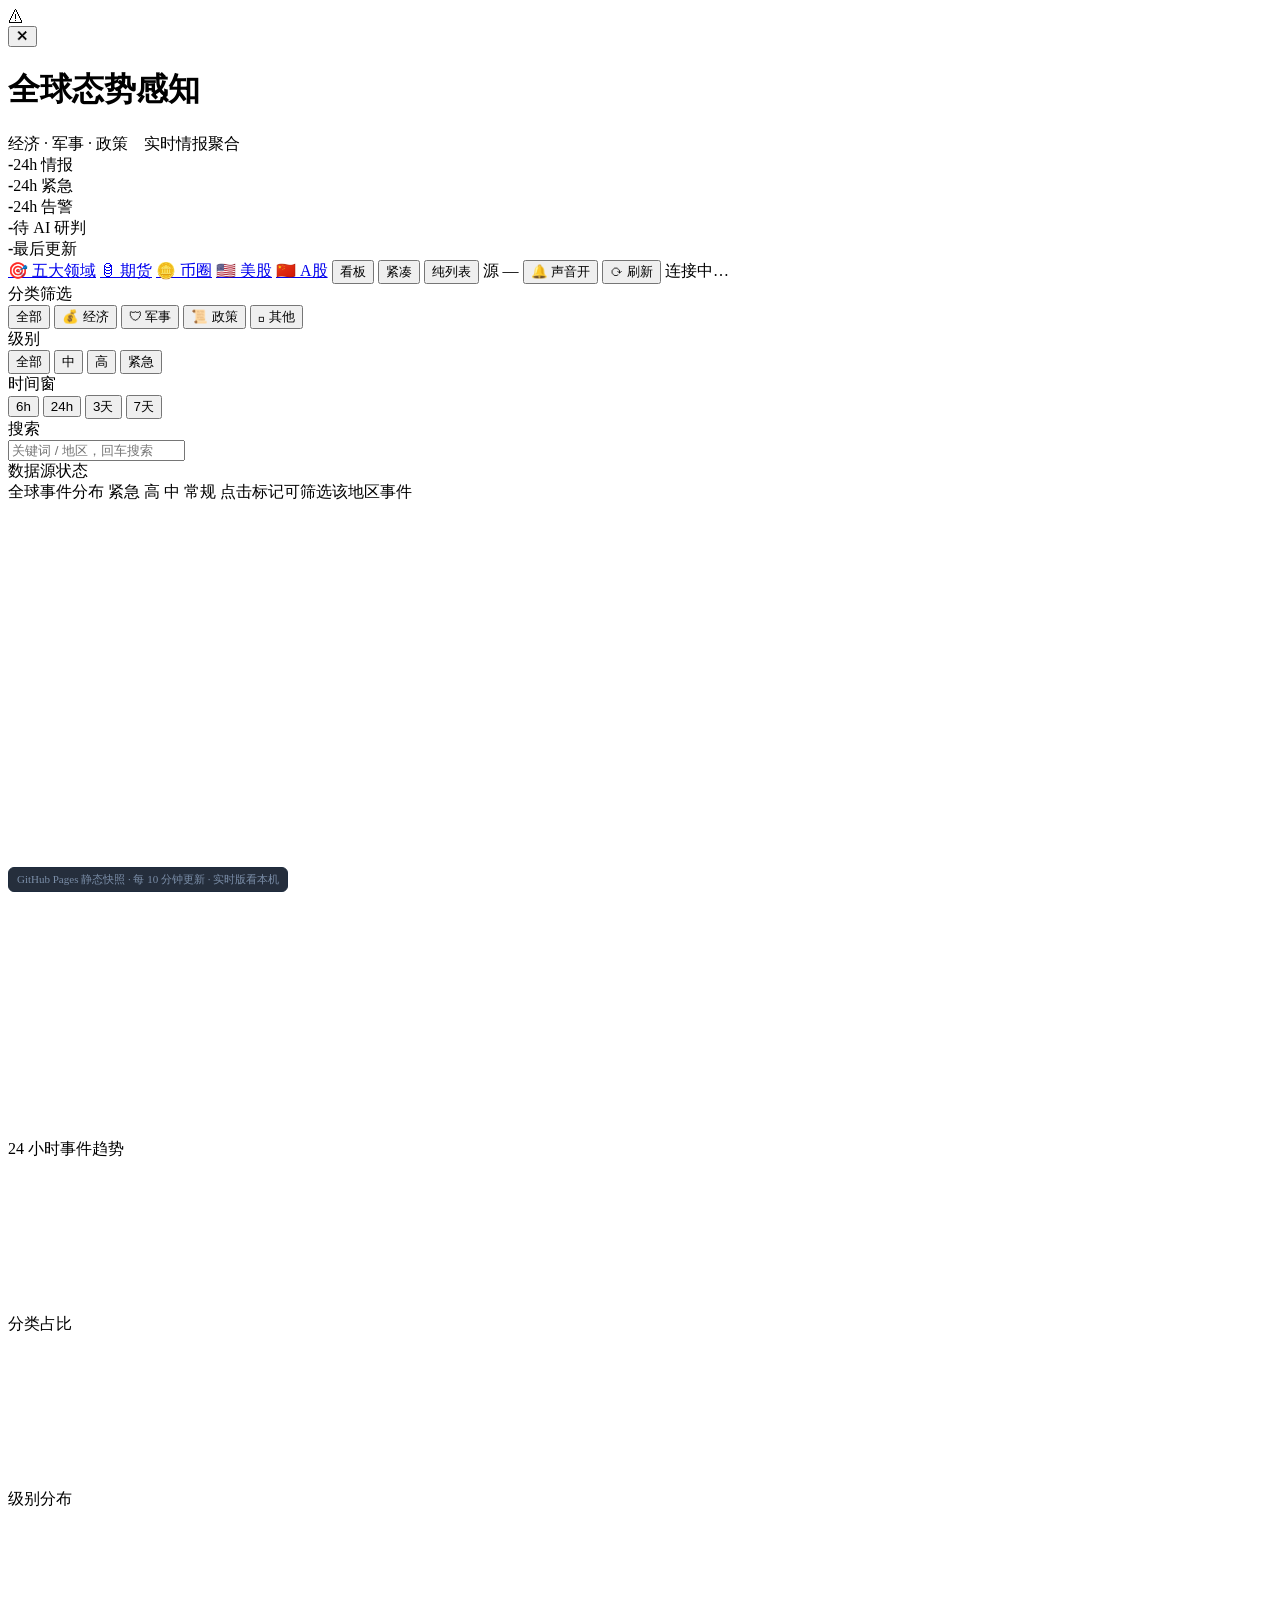
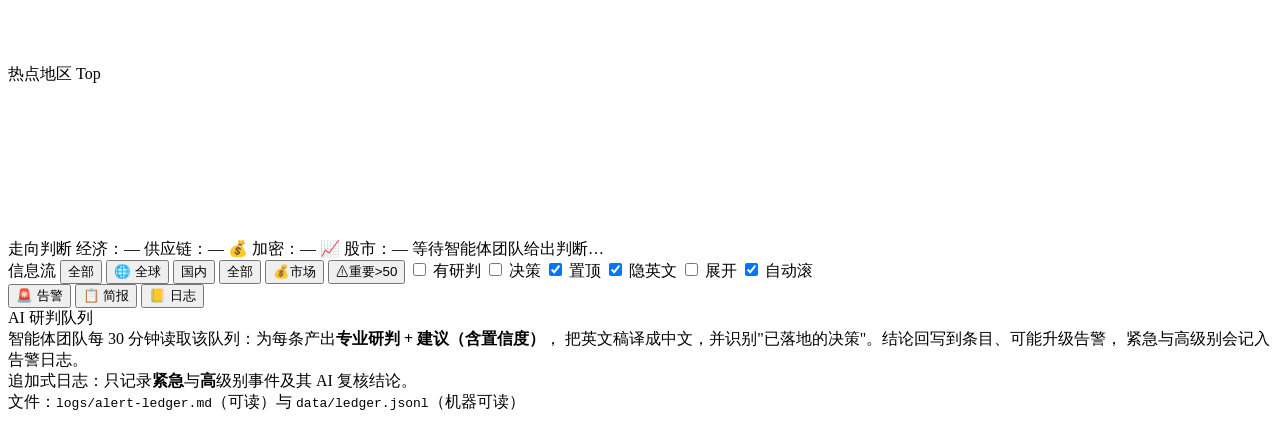
==== commit e2d6401d: "chore: 看板快照 2026-10-23 00:20:28" ====
--- a/index.html
+++ b/index.html
@@ -1,65 +1,204 @@
 <!DOCTYPE html>
-<html lang="zh-CN"><head><meta charset="utf-8">
-<meta name="viewport" content="width=device-width,initial-scale=1">
-<meta http-equiv="refresh" content="600">
-<title>全球态势感知 · 静态看板</title>
-<style>
-*{box-sizing:border-box}
-body{margin:0;background:#0d1420;color:#dbe4f0;font:14px/1.6 -apple-system,"Segoe UI","Microsoft YaHei",sans-serif}
-header{display:flex;align-items:center;gap:12px;padding:14px 18px;border-bottom:1px solid #1e2b3d;background:#111a28;flex-wrap:wrap}
-h1{font-size:16px;margin:0;letter-spacing:1px}
-.sub{color:#7b8ea8;font-size:12px}
-.wrap{max-width:1080px;margin:0 auto;padding:16px}
-.cards{display:grid;grid-template-columns:repeat(auto-fit,minmax(150px,1fr));gap:10px;margin-bottom:16px}
-.c{background:#131d2c;border:1px solid #1e2b3d;border-radius:10px;padding:12px}
-.c .n{font-size:22px;font-weight:700;color:#e8f0fb}
-.c .l{color:#7b8ea8;font-size:12px}
-h2{font-size:14px;margin:22px 0 10px;color:#9fb4d0;letter-spacing:1px;border-left:3px solid #3b82f6;padding-left:8px}
-.quotes{display:grid;grid-template-columns:repeat(auto-fit,minmax(120px,1fr));gap:8px}
-.q{background:#131d2c;border:1px solid #1e2b3d;border-radius:8px;padding:8px 10px}
-.qn{color:#8fa8c8;font-size:12px}.qp{font-size:16px;font-weight:700}.qc{font-size:12px}
-.domains{display:grid;grid-template-columns:repeat(auto-fit,minmax(190px,1fr));gap:8px}
-.d{background:#131d2c;border:1px solid #1e2b3d;border-radius:8px;padding:9px 11px;display:flex;gap:8px;align-items:baseline;flex-wrap:wrap}
-.d span{color:#4ade80;font-weight:700}.d i{color:#6f819a;font-size:11px;font-style:normal;width:100%}
-ul.alerts{list-style:none;padding:0;margin:0}
-ul.alerts li{background:#131d2c;border:1px solid #1e2b3d;border-left:3px solid #ff6b6b;border-radius:8px;padding:9px 11px;margin-bottom:7px;display:flex;gap:8px;flex-wrap:wrap;align-items:baseline}
-.lv{padding:1px 7px;border-radius:4px;font-size:11px;font-weight:700;color:#0b1220}
-.at{font-weight:600}
-.am{color:#6f819a;font-size:11.5px;margin-left:auto}
-.it{background:#131d2c;border:1px solid #1e2b3d;border-radius:9px;padding:10px 12px;margin-bottom:8px}
-.ih{display:flex;gap:8px;align-items:baseline;flex-wrap:wrap}
-.ih a{color:#8ec5ff;text-decoration:none;font-weight:600}
-.ih a:hover{text-decoration:underline}
-.sc{color:#6f819a;font-size:11px}
-.im{color:#6f819a;font-size:11.5px;margin-top:4px}
-.in{color:#9fb4d0;font-size:12.5px;margin-top:6px;padding-top:6px;border-top:1px dashed #1e2b3d}
-.b{background:#131d2c;border:1px solid #1e2b3d;border-radius:9px;padding:11px 13px;margin-bottom:9px}
-.bt{font-weight:700;color:#cfe0f5}.bh{color:#8ec5ff;margin:5px 0;font-size:13px}
-.bb{color:#93a7c0;font-size:12.5px}
-footer{color:#5d6d84;font-size:11.5px;text-align:center;padding:22px 0}
-</style></head><body>
-<header>
-  <h1>🌐 全球态势感知</h1>
-  <span class="sub">静态快照 · 每 10 分钟自动更新</span>
-  <span class="sub" style="margin-left:auto">数据时间 2026-10-23 00:10:31</span>
+<html lang="zh-CN">
+<head>
+<meta charset="utf-8">
+<meta name="viewport" content="width=device-width, initial-scale=1">
+<title>全球态势感知 · 实时情报仪表盘</title>
+<link rel="stylesheet" href="style.css">
+</head>
+<body>
+
+<!-- 紧急告警横幅 -->
+<div id="alertBanner" class="alert-banner hidden">
+  <span class="ab-icon">⚠</span>
+  <div class="ab-body">
+    <div class="ab-title" id="abTitle"></div>
+    <div class="ab-meta" id="abMeta"></div>
+  </div>
+  <button class="ab-close" onclick="GD.dismissBanner()">✕</button>
+</div>
+
+<header class="topbar">
+  <div class="brand">
+    <span class="dot-live" id="liveDot"></span>
+    <h1>全球态势感知</h1>
+    <span class="sub">经济 · 军事 · 政策　实时情报聚合</span>
+  </div>
+  <div class="stats" id="statsBar">
+    <div class="stat"><b id="sTotal">-</b><span>24h 情报</span></div>
+    <div class="stat warn"><b id="sUrgent">-</b><span>24h 紧急</span></div>
+    <div class="stat danger"><b id="sAlerts">-</b><span>24h 告警</span></div>
+    <div class="stat"><b id="sPending">-</b><span>待 AI 研判</span></div>
+    <div class="stat"><b id="sUpdated">-</b><span>最后更新</span></div>
+  </div>
+  <div class="tools">
+    <span class="asset-nav">
+      <a class="lt" href="domains.html" title="五大领域（财经/政策/军事/科技/生物）" target="_blank">🎯 五大领域</a>
+      <a class="lt" href="assets.html?class=futures" title="国际期货影响页" target="_blank">🛢 期货</a>
+      <a class="lt" href="assets.html?class=crypto" title="币圈影响页" target="_blank">🪙 币圈</a>
+      <a class="lt" href="assets.html?class=us" title="美股影响页" target="_blank">🇺🇸 美股</a>
+      <a class="lt" href="assets.html?class=cny" title="A股影响页" target="_blank">🇨🇳 A股</a>
+    </span>
+    <span class="layout-tg">
+      <button class="lt" data-layout="dashboard" title="地图+图表+信息流">看板</button>
+      <button class="lt active" data-layout="compact2" title="地图缩到 170px，信息流更大">紧凑</button>
+      <button class="lt" data-layout="feedonly" title="隐藏地图与图表，信息流占满整列">纯列表</button>
+    </span>
+    <a id="tunnelLink" class="btn" href="#" target="_blank" rel="noopener" style="display:none" title="外网访问地址（隧道重启会变）">&#127760; 外网</a>
+    <span id="srcHealth" class="src-health" title="数据源健康">源 —</span>
+    <button id="soundBtn" class="btn on" onclick="GD.toggleSound()">🔔 声音开</button>
+    <button class="btn" onclick="GD.refreshAll()">⟳ 刷新</button>
+    <span class="conn" id="connState">连接中…</span>
+  </div>
 </header>
-<div class="wrap">
-  <div class="cards">
-    <div class="c"><div class="n">5277</div><div class="l">24h 条目</div></div>
-    <div class="c"><div class="n">48</div><div class="l">24h 高紧急</div></div>
-    <div class="c"><div class="n">182</div><div class="l">未确认告警</div></div>
-    <div class="c"><div class="n">88/109</div><div class="l">源健康 (ok/总)</div></div>
-    <div class="c"><div class="n">390</div><div class="l">待研判</div></div>
-  </div>
-  <h2>行情快照</h2>
-  <div class="quotes"><div class="q"><div class="qn">WTI 原油</div><div class="qp">98.685</div><div class="qc" style="color:#ff6b6b">+1.58%</div></div><div class="q"><div class="qn">布伦特原油</div><div class="qp">111.915</div><div class="qc" style="color:#ff6b6b">+2.84%</div></div><div class="q"><div class="qn">黄金</div><div class="qp">4062.412</div><div class="qc" style="color:#4ade80">-2.11%</div></div><div class="q"><div class="qn">白银</div><div class="qp">55.1</div><div class="qc" style="color:#4ade80">-4.52%</div></div><div class="q"><div class="qn">铜</div><div class="qp">639.79</div><div class="qc" style="color:#4ade80">-2.76%</div></div><div class="q"><div class="qn">天然气</div><div class="qp">3.59</div><div class="qc" style="color:#4ade80">-0.42%</div></div></div>
-  <h2>五大领域（24h）</h2>
-  <div class="domains"><div class="d"><b>💰 财经</b><span>880 条</span><i>紧急 2 常规 629 中 236 高 13</i></div><div class="d"><b>📜 政策</b><span>360 条</span><i>紧急 1 常规 171 高 2 中 186</i></div><div class="d"><b>🛡 军事</b><span>188 条</span><i>中 59 紧急 7 高 22 常规 100</i></div><div class="d"><b>🔬 科技</b><span>48 条</span><i>高 1 中 8 常规 39</i></div><div class="d"><b>🧬 生物</b><span>24 条</span><i>常规 24</i></div></div>
-  <h2>未确认告警</h2>
-  <ul class="alerts"><li><span class="lv" style="background:#f0a04b">高</span><span class="at">Kathmandu condemns drone attack on Saudi oil field that killed Nepali national</span><span class="am"> · 10-23 00:06</span></li><li><span class="lv" style="background:#f0a04b">高</span><span class="at">Indian killed as attacks hit Saudi airport , Aramco oil field ; New Delhi condemns strikes</span><span class="am"> · 10-23 00:06</span></li><li><span class="lv" style="background:#f0a04b">高</span><span class="at">US Orders Some Diplomats To Leave Saudi Arabia After Deadly Attacks</span><span class="am"> · 10-23 00:06</span></li><li><span class="lv" style="background:#f0a04b">高</span><span class="at">Oil climbs more than $1 on fresh Houthi attacks</span><span class="am"> · 10-23 00:06</span></li><li><span class="lv" style="background:#f0a04b">高</span><span class="at">Iran says 7 oil tankers were attacked in the Strait of Hormuz as fears grow of a return to war</span><span class="am"> · 10-23 00:06</span></li><li><span class="lv" style="background:#f0a04b">高</span><span class="at">Iran threatens oil and AI facilities across seven Gulf countries if US and Israel renew attacks</span><span class="am"> · 10-23 00:06</span></li><li><span class="lv" style="background:#f0a04b">高</span><span class="at">Russia and Ukraine trade major attacks as Trump touts progress</span><span class="am"> · 10-23 00:03</span></li><li><span class="lv" style="background:#ff6b6b">紧急</span><span class="at">Yemenis face severe shortages in Taiz amid Houthi blockade</span><span class="am"> · 10-23 00:03</span></li><li><span class="lv" style="background:#f0a04b">高</span><span class="at">美国总统特朗普：伊朗编造虚假的袭击、布雷及其他各种事件，以推高油价。</span><span class="am"> · 10-22 23:42</span></li><li><span class="lv" style="background:#ff6b6b">紧急</span><span class="at">M7.0 地震 · 191 km ENE of Nagqu, China</span><span class="am"> · 10-22 23:36</span></li><li><span class="lv" style="background:#ff6b6b">紧急</span><span class="at">据报道 俄罗斯称在黑海击沉两艘货船</span><span class="am"> · 10-22 23:34</span></li><li><span class="lv" style="background:#8fa3bf">常规</span><span class="at">M7.0 地震 · 183 km ENE of Nagqu, China</span><span class="am"> · 10-22 23:05</span></li><li><span class="lv" style="background:#ff6b6b">紧急</span><span class="at">加拿大政府：目前没有迹象表明加拿大政府的任何系统或信息资产遭到入侵。</span><span class="am"> · 10-22 22:30</span></li><li><span class="lv" style="background:#f0a04b">高</span><span class="at">伊朗革命卫队将领贾瓦尼：近期战争表明，与那些预测美国一旦发动袭击伊朗就会崩溃的人的说法相反，伊朗成功抵御了美国的军事力量，并展示了自身的防御能力。</span><span class="am"> · 10-22 22:16</span></li><li><span class="lv" style="background:#f0a04b">高</span><span class="at">土耳其央行宣布降息100个基点</span><span class="am"> · 10-22 22:01</span></li><li><span class="lv" style="background:#f0a04b">高</span><span class="at">思爱普股价上涨3.5% 创年内新高</span><span class="am"> · 10-22 21:56</span></li><li><span class="lv" style="background:#f0a04b">高</span><span class="at">Saudi Aramco tells staff to evacuate Dhahran as clashes with Yemen's Houthis continue</span><span class="am"> · 10-22 21:26</span></li><li><span class="lv" style="background:#ff6b6b">紧急</span><span class="at">也门胡塞武装称一艘游艇遭沙特袭击</span><span class="am"> · 10-22 21:24</span></li><li><span class="lv" style="background:#f0a04b">高</span><span class="at">沙特领导的联盟表示，在利雅得和麦地那拦截4架无人机。</span><span class="am"> · 10-22 21:16</span></li><li><span class="lv" style="background:#f0a04b">高</span><span class="at">土耳其央行降息100个基点，将一周回购利率下调至36%，符合市场预期。</span><span class="am"> · 10-22 21:16</span></li><li><span class="lv" style="background:#f0a04b">高</span><span class="at">Ukraine: At least 9 people were killed in Russian attacks over the past 24 hours</span><span class="am"> · 10-22 21:16</span></li><li><span class="lv" style="background:#f0a04b">高</span><span class="at">乌克兰总统泽连斯基：自10月11日以来，乌克兰能源设施已遭到超过170次袭击。</span><span class="am"> · 10-22 20:35</span></li><li><span class="lv" style="background:#f0a04b">高</span><span class="at">乌克兰总统泽连斯基：俄罗斯使用三枚携带集束弹药弹头的弹道导弹袭击了基辅。</span><span class="am"> · 10-22 20:33</span></li><li><span class="lv" style="background:#4ade80">中</span><span class="at">科威特外交部：强烈谴责也门胡塞武装袭击沙特阿拉伯达曼市法赫德国王国际机场。此次袭击造成2人死亡、多人受伤，严重侵犯沙特主权，公然违反国际法和国际人道法。</span><span class="am"> · 10-22 20:29</span></li><li><span class="lv" style="background:#4ade80">中</span><span class="at">胡塞武装称袭击沙特国防部</span><span class="am"> · 10-22 20:17</span></li><li><span class="lv" style="background:#8fa3bf">常规</span><span class="at">阿联酋外交部：谴责胡塞武装对法赫德国王机场的袭击，称此举侵犯沙特阿拉伯主权并威胁其安全。</span><span class="am"> · 10-22 20:08</span></li><li><span class="lv" style="background:#ff6b6b">紧急</span><span class="at">胡塞武装宣布对沙特展开大规模报复行动 48小时内袭击四处重要目标</span><span class="am"> · 10-22 20:04</span></li><li><span class="lv" style="background:#4ade80">中</span><span class="at">三重利空突袭，港股通创新药“急刹”！520880标的指数挫逾6%创阶段新低！低位布局还是继续观望？</span><span class="am"> · 10-22 19:58</span></li><li><span class="lv" style="background:#8fa3bf">常规</span><span class="at">卡塔尔外交部：卡塔尔谴责胡塞组织袭击位于达曼的法赫德国王国际机场。</span><span class="am"> · 10-22 19:45</span></li><li><span class="lv" style="background:#8fa3bf">常规</span><span class="at">WATCH: President Herzog hosts ceremony commemorating 31 years since Rabin's assassination</span><span class="am"> · 10-22 18:55</span></li><li><span class="lv" style="background:#f0a04b">高</span><span class="at">IRGC threatens invasion of neighbours that attack Iran</span><span class="am"> · 10-22 18:45</span></li><li><span class="lv" style="background:#4ade80">中</span><span class="at">布鲁可单日暴跌逾21%：控股股东2.51亿港元减持，落在了一个脆弱的市场窗口上</span><span class="am"> · 10-22 18:20</span></li><li><span class="lv" style="background:#f0a04b">高</span><span class="at">胡塞武装：据初步报告，沙特方面在祖卡尔岛附近袭击了一艘载有14名印度公民的印度游艇。也门武装部队已将船上人员救出，稍后将公布更多细节。</span><span class="am"> · 10-22 18:07</span></li><li><span class="lv" style="background:#8fa3bf">常规</span><span class="at">美方穿梭外交无济于事？俄乌再度进行猛烈空袭</span><span class="am"> · 10-22 18:05</span></li><li><span class="lv" style="background:#8fa3bf">常规</span><span class="at">摩根大通：股市的暴跌可能已接近尾声</span><span class="am"> · 10-22 17:47</span></li><li><span class="lv" style="background:#f0a04b">高</span><span class="at">US blockade leaves Iran with millions of tons of surplus LPG</span><span class="am"> · 10-22 17:14</span></li><li><span class="lv" style="background:#4ade80">中</span><span class="at">印度外交部谴责针对沙特阿拉伯民用基础设施的袭击</span><span class="am"> · 10-22 17:13</span></li><li><span class="lv" style="background:#8fa3bf">常规</span><span class="at">Senegal: JOJ Dakar 2026 : à dix jours du coup d'envoi, la capitale sénégalaise se met à l'heure olympique</span><span class="am"> · 10-22 16:44</span></li><li><span class="lv" style="background:#8fa3bf">常规</span><span class="at">罕见！一港股暴跌近90%</span><span class="am"> · 10-22 16:24</span></li><li><span class="lv" style="background:#f0a04b">高</span><span class="at">港股收评：恒指跌3.03% 科指大跌5.03% 科网股普跌 锂电池股下挫 宁德时代跌超7%</span><span class="am"> · 10-22 16:12</span></li></ul>
-  <h2>要点研判</h2>
-  <div><div class="b"><div class="bt">轮次简报 · 2026-10-22 23:14</div><div class="bh">本轮无紧急/高级别事件（1 条全部为常规或中等）</div><div class="bb">本轮研判 1 条：紧急 0 / 高 0 / 常规 1<br><br>▼ 下调（规则误判，已纠正）：<br>  · M7.0 地震 · 183 km ENE of Nagqu, China（紧急→常规，95分）<br><br>本轮新增告警 1 条。</div></div><div class="b"><div class="bt">轮次简报 · 2026-10-22 21:15</div><div class="bh">最高优先级：泽连斯基：俄在结束与特朗普特使会谈后，向基辅发射21枚导弹</div><div class="bb">本轮研判 30 条：紧急 2 / 高 10 / 中 7 / 常规 11<br><br>▲ 上调（AI 认为比规则更严重）：<br>  · Ukraine: At least 9 people were killed in Russian attacks over the pas（中→高，68分）<br>  · 土耳其央行降息100个基点，将一周回购利率下调至36%，符合市场预期。（中→高，67分）<br>  · 沙特领导的联盟表示，在利雅得和麦地那拦截4架无人机。（中→高，65分）<br><br>▼ 下调（规则误判，已纠正）：<br>  · 胡塞武装称袭击沙特国防部（紧急→中，100分）<br>  · IRGC threatens invasion of neighbours that attack Iran（紧急→高，98分）<br>  · US blockade leaves Iran with millions of tons of surplus LPG（紧急→高，94分）<br>  · WATCH: President Herzog hosts ceremony commemorating 31 years since Ra（紧急→常规，94分）<br>  · 泽连斯基称俄军向基辅发射21枚弹道导弹 已致2死34伤（紧急→高，85分）<br>  · 布鲁可单日暴跌逾21%：控股股东2.51亿港元减持，落在了一个脆弱的市场窗口上（紧急→中，85分）<br></div></div><div class="b"><div class="bt">轮次简报 · 2026-10-22 19:14</div><div class="bh">本轮无紧急/高级别事件（1 条全部为常规或中等）</div><div class="bb">本轮研判 1 条：紧急 0 / 高 0 / 常规 1<br><br>▼ 下调（规则误判，已纠正）：<br>  · ATFX 午评:英国9月CPI年率3.5% 高通胀固化风险升高（中→常规，59分）<br><br>本轮新增告警 1 条。</div></div><div class="b"><div class="bt">轮次简报 · 2026-10-22 17:14</div><div class="bh">本轮无紧急/高级别事件（4 条全部为常规或中等）</div><div class="bb">本轮研判 4 条：紧急 0 / 高 0 / 常规 4<br><br>▼ 下调（规则误判，已纠正）：<br>  · 农业种植板块震荡走弱 金健米业跌停（中→常规，57分）<br>  · 10月22日涨停复盘：33只股涨停 海洋王5连板（中→常规，57分）<br>  · A股粮食概念午后走弱，金健米业触及跌停，万向德农跌超8%，敦煌种业、神农种业、新赛股份跟跌。（中→常规，55分）<br>  · A股存储芯片板块异动拉升，云汉芯城20CM直线涨停，华天科技涨停，大普微、德明利、帝科股份、有研新材纷纷冲高。（中→常规，53分）<br><br>本轮新增告警 2 条。</div></div></div>
-  <h2>最新情报（24h，按紧急度）</h2>
-  <div><div class="it"><div class="ih"><span class="lv" style="background:#8fa3bf">常规</span><span class="sc">2</span><a href="https://www.jin10.com/" target="_blank" rel="noopener">据美国财经媒体Semafor：马斯克向大卫·埃里森旗下Skydance(SKYD.N)投资10亿美元。</a></div><div class="im">金十快讯 · 美国 · 10-23 00:09</div></div><div class="it"><div class="ih"><span class="lv" style="background:#8fa3bf">常规</span><span class="sc">1</span><a href="https://finance.sina.com.cn/world/2026-10-23/doc-iniwcnve8227701.shtml" target="_blank" rel="noopener">报道：马斯克向埃里森旗下Skydance投资10亿美元</a></div><div class="im">新浪快讯 · — · 10-23 00:09</div></div><div class="it"><div class="ih"><span class="lv" style="background:#8fa3bf">常规</span><span class="sc">1</span><a href="https://m.baidu.com/s?word=%E5%9B%BD%E4%B9%92%E7%94%B7%E5%9B%A23%E6%AF%940%E9%9F%A9%E5%9B%BD+%E4%BA%9A%E9%94%A6%E8%B5%9B4%E8%BF%9E%E5%86%A0&amp;sa=fyb_news" target="_blank" rel="noopener">国乒男团3比0韩国 亚锦赛4连冠</a></div><div class="im">百度热搜 · 韩国 · 10-23 00:07</div></div><div class="it"><div class="ih"><span class="lv" style="background:#8fa3bf">常规</span><span class="sc">2</span><a href="https://kuaixun.eastmoney.com/" target="_blank" rel="noopener">法国10年期国债收益率首次比意大利同类国债高出50个基点</a></div><div class="im">东方财富7x24 · 意大利 · 10-23 00:07</div></div><div class="it"><div class="ih"><span class="lv" style="background:#8fa3bf">常规</span><span class="sc">3</span><a href="https://www.biorxiv.org/content/10.64898/2026.10.16.759543v1?rss=1" target="_blank" rel="noopener">A mechanistic model of threat-driven respiration and its homeostatic recovery in anxiety and depression</a></div><div class="im">bioRxiv · — · 10-23 00:07</div></div><div class="it"><div class="ih"><span class="lv" style="background:#8fa3bf">常规</span><span class="sc">4</span><a href="https://www.livescience.com/planet-earth/plants/can-plants-survive-climate-change-an-armory-of-unique-adaptations-could-see-some-grow-with-the-flow" target="_blank" rel="noopener">Will plants survive climate change? The 'Great Dying' reveals clues about their resilience.</a></div><div class="im">LiveScience · — · 10-23 00:07</div></div><div class="it"><div class="ih"><span class="lv" style="background:#8fa3bf">常规</span><span class="sc">4</span><a href="https://phys.org/news/2026-10-derived-pollutant-elevated-critical-fish.html" target="_blank" rel="noopener">Tire-derived pollutant found at elevated levels in critical fish habitats</a></div><div class="im">Phys.org · 美国 · 10-23 00:07</div></div><div class="it"><div class="ih"><span class="lv" style="background:#8fa3bf">常规</span><span class="sc">4</span><a href="https://phys.org/news/2026-10-worlds-readers.html" target="_blank" rel="noopener">The same novel can spark very different inner worlds in readers</a></div><div class="im">Phys.org · — · 10-23 00:07</div></div><div class="it"><div class="ih"><span class="lv" style="background:#8fa3bf">常规</span><span class="sc">12</span><a href="https://oilprice.com/Energy/Energy-General/Britain-Finally-Creates-an-Oil-Wealth-Fund50-Years-Too-Late.html" target="_blank" rel="noopener">Britain Finally Creates an Oil Wealth Fund—50 Years Too Late</a></div><div class="im">OilPrice · 英国 · 10-23 00:07</div></div><div class="it"><div class="ih"><span class="lv" style="background:#8fa3bf">常规</span><span class="sc"></span><a href="https://www.nature.com/articles/s41586-026-11312-x" target="_blank" rel="noopener">Current-Driven Molecular Machine with Rotation-Enhanced Conductance</a></div><div class="im">Nature · — · 10-23 00:07</div></div><div class="it"><div class="ih"><span class="lv" style="background:#8fa3bf">常规</span><span class="sc"></span><a href="https://www.nature.com/articles/d41586-026-03414-3" target="_blank" rel="noopener">Can a 'lullaby' save coral reefs from extinction?</a></div><div class="im">Nature · — · 10-23 00:07</div></div><div class="it"><div class="ih"><span class="lv" style="background:#8fa3bf">常规</span><span class="sc">4</span><a href="https://www.cnbc.com/2026/10/22/metr-redwood-research-open-ai-test.html" target="_blank" rel="noopener">Third-party evaluators found vulnerabilities in OpenAI monitoring system during test pilot</a></div><div class="im">CNBC Tech · — · 10-23 00:07</div></div><div class="it"><div class="ih"><span class="lv" style="background:#8fa3bf">常规</span><span class="sc"></span><a href="https://punchng.com/paramilitary-recruitment-shortlisted-candidates-face-mandatory-drug-tests/?utm_source=rss.punchng.com&amp;amp;utm_medium=web" target="_blank" rel="noopener">Paramilitary recruitment: Shortlisted candidates face mandatory drug tests</a></div><div class="im">Punch (NG) · 尼日利亚 · 10-23 00:07</div></div><div class="it"><div class="ih"><span class="lv" style="background:#8fa3bf">常规</span><span class="sc"></span><a href="https://punchng.com/itf-neca-seek-more-funding-to-tackle-youth-unemployment/?utm_source=rss.punchng.com&amp;amp;utm_medium=web" target="_blank" rel="noopener">ITF, NECA seek more funding to tackle youth unemployment</a></div><div class="im">Punch (NG) · — · 10-23 00:07</div></div><div class="it"><div class="ih"><span class="lv" style="background:#8fa3bf">常规</span><span class="sc"></span><a href="https://www.elfinanciero.com.mx/deportes/2026/10/22/acusan-a-edson-alvarez-de-presunta-falsificacion-de-certificados-de-vacunacion-de-covid-19/" target="_blank" rel="noopener">Productor acusa a Edson Álvarez de presunta falsificación de certificados de COVID-19: ‘Cobraba 500 dólares’</a></div><div class="im">El Financiero (MX) · — · 10-23 00:07</div></div><div class="it"><div class="ih"><span class="lv" style="background:#8fa3bf">常规</span><span class="sc"></span><a href="https://www.lanacion.com.ar/economia/campo/millones-en-juego-una-jueza-de-estados-unidos-le-abrio-una-puerta-a-bioceres-crop-solutions-en-una-nid22102026/" target="_blank" rel="noopener">Millones en juego: una jueza de Estados Unidos le abrió una puerta a Bioceres Crop Solutions en una dura disputa con un poderoso fondo</a></div><div class="im">La Nacion (AR) · 阿根廷 · 10-23 00:07</div></div><div class="it"><div class="ih"><span class="lv" style="background:#8fa3bf">常规</span><span class="sc"></span><a href="https://www.lanacion.com.ar/estados-unidos/migraciones/la-regla-final-del-dhs-para-inmigrantes-con-ead-y-los-540-dias-que-inhabilita-el-seguro-social-de-nid22102026/" target="_blank" rel="noopener">La regla final del DHS para inmigrantes con EAD y los 540 días que inhabilita el Seguro Social de trabajadores</a></div><div class="im">La Nacion (AR) · — · 10-23 00:07</div></div><div class="it"><div class="ih"><span class="lv" style="background:#8fa3bf">常规</span><span class="sc"></span><a href="https://www.lanacion.com.ar/politica/milei-justifico-su-insulto-a-la-periodista-explico-por-que-no-vio-al-rey-y-hablo-de-los-que-no-nid22102026/" target="_blank" rel="noopener">Milei justificó su insulto a la periodista, explicó por qué no vio al rey y habló de los que “no llegan a fin de mes”</a></div><div class="im">La Nacion (AR) · 西班牙 · 10-23 00:07</div></div><div class="it"><div class="ih"><span class="lv" style="background:#8fa3bf">常规</span><span class="sc"></span><a href="https://www.lanacion.com.ar/propiedades/la-historia-detras-de-la-casa-iconica-disenada-por-miguel-angel-roca-se-vende-por-us732000-nid22102026/" target="_blank" rel="noopener">Miguel Ángel Roca, arquitecto argentino: la historia detrás de la casa icónica que diseñó en Córdoba y se vende por US$732.000</a></div><div class="im">La Nacion (AR) · — · 10-23 00:07</div></div><div class="it"><div class="ih"><span class="lv" style="background:#8fa3bf">常规</span><span class="sc"></span><a href="https://www.lanacion.com.ar/estados-unidos/california/el-fbi-y-la-policia-del-capitolio-investigan-una-carta-sospechosa-enviada-a-un-aliado-de-newsom-nid22102026/" target="_blank" rel="noopener">El FBI y la Policía del Capitolio investigan una carta sospechosa enviada a un aliado de Newsom</a></div><div class="im">La Nacion (AR) · — · 10-23 00:07</div></div><div class="it"><div class="ih"><span class="lv" style="background:#8fa3bf">常规</span><span class="sc"></span><a href="https://www.lanacion.com.ar/politica/bullrich-pidio-que-milei-acelere-los-acuerdos-para-dar-gobernabilidad-y-advirtio-en-2025-terminamos-nid22102026/" target="_blank" rel="noopener">Bullrich pidió que Milei acelere los acuerdos para dar gobernabilidad y advirtió: “En 2025 terminamos atados a Bessent”</a></div><div class="im">La Nacion (AR) · 阿根廷 · 10-23 00:07</div></div><div class="it"><div class="ih"><span class="lv" style="background:#8fa3bf">常规</span><span class="sc">6</span>Putin appoints Konstantin Shestakov acting governor of Primorye Region</div><div class="im">TASS (RU) · 俄罗斯 · 10-23 00:07</div></div><div class="it"><div class="ih"><span class="lv" style="background:#8fa3bf">常规</span><span class="sc"></span><a href="https://www.aa.com.tr/en/science-technology/php-security-crisis-prompts-websites-worldwide-to-push-updates-for-critical-vulnerabilities/4097614" target="_blank" rel="noopener">PHP security crisis prompts websites worldwide to push updates for critical vulnerabilities</a></div><div class="im">Anadolu (TR) · — · 10-23 00:07</div></div><div class="it"><div class="ih"><span class="lv" style="background:#8fa3bf">常规</span><span class="sc"></span><a href="https://www.aa.com.tr/en/europe/german-afd-party-asks-government-about-ufos-aerial-phenomena/4097620" target="_blank" rel="noopener">German AfD party asks government about UFOs, aerial phenomena</a></div><div class="im">Anadolu (TR) · 柏林 · 10-23 00:07</div></div><div class="it"><div class="ih"><span class="lv" style="background:#8fa3bf">常规</span><span class="sc">6</span><a href="https://www.aa.com.tr/en/turkiye/turkiye-canada-sign-3-agreements-on-defense-industry-air-transport-energy/4097621" target="_blank" rel="noopener">Türkiye, Canada sign 3 agreements on defense industry, air transport, energy</a></div><div class="im">Anadolu (TR) · 土耳其 · 10-23 00:07</div></div><div class="it"><div class="ih"><span class="lv" style="background:#8fa3bf">常规</span><span class="sc"></span><a href="https://www.aa.com.tr/en/americas/trump-accuses-iran-of-driving-up-oil-prices-ahead-of-midterms/4097627" target="_blank" rel="noopener">Trump accuses Iran of driving up oil prices ahead of midterms</a></div><div class="im">Anadolu (TR) · 美国 · 10-23 00:07</div></div><div class="it"><div class="ih"><span class="lv" style="background:#8fa3bf">常规</span><span class="sc"></span><a href="https://www.jpost.com/israel-election-2026/article-912495" target="_blank" rel="noopener">WATCH: Fueled by a life's mission, Netanyahu asks Israelis for time to 'finish the job' in Iran</a></div><div class="im">Jerusalem Post (IL) · 以色列 · 10-23 00:07</div></div><div class="it"><div class="ih"><span class="lv" style="background:#8fa3bf">常规</span><span class="sc"></span><a href="https://en.antaranews.com/news/437363/indonesia-aims-to-operationalize-1369-fishing-villages-by-2027" target="_blank" rel="noopener">Indonesia aims to operationalize 1,369 Fishing Villages by 2027</a></div><div class="im">Antara (ID) · 印尼 · 10-23 00:07</div></div><div class="it"><div class="ih"><span class="lv" style="background:#8fa3bf">常规</span><span class="sc">20</span><a href="https://www.al-monitor.com/originals/2026/10/what-irans-threats-hormuz-internet-cables-mean-gulf" target="_blank" rel="noopener">What Iran’s threats to Hormuz internet cables mean for Gulf</a></div><div class="im">Al-Monitor · 霍尔木兹 · 10-23 00:07</div></div><div class="it"><div class="ih"><span class="lv" style="background:#8fa3bf">常规</span><span class="sc"></span><a href="https://www.lefigaro.fr/international/faiseurs-de-roi-pour-les-elections-israeliennes-les-partis-arabes-ostracises-par-benyamin-netanyahou-20261022" target="_blank" rel="noopener">Faiseurs de roi pour les élections israéliennes, les partis arabes ostracisés par Benyamin Netanyahou</a></div><div class="im">Le Figaro (FR) · — · 10-23 00:07</div></div><div class="it"><div class="ih"><span class="lv" style="background:#8fa3bf">常规</span><span class="sc"></span><a href="https://meduza.io/en/news/2026/10/22/russian-tv-host-ksenia-sobchak-s-former-business-director-was-sentenced-to-seven-and-a-half-years-for-extortion-he-s-free-after-four" target="_blank" rel="noopener">Russian TV host Ksenia Sobchak’s former business director was sentenced to seven and a half years for extortion. He’s free after four.</a></div><div class="im">Meduza · 俄罗斯 · 10-23 00:07</div></div><div class="it"><div class="ih"><span class="lv" style="background:#8fa3bf">常规</span><span class="sc"></span><a href="https://www.theverge.com/policy/1016585/openai-anthropic-nvidia-lobbying-records" target="_blank" rel="noopener">OpenAI, Anthropic, and Nvidia had record lobbying quarters</a></div><div class="im">The Verge · 华盛顿 · 10-23 00:07</div></div><div class="it"><div class="ih"><span class="lv" style="background:#8fa3bf">常规</span><span class="sc"></span><a href="https://www.theverge.com/tech/1016389/microsoft-garage-closure-hackathon-notepad" target="_blank" rel="noopener">Microsoft shuts down its beloved maker space</a></div><div class="im">The Verge · — · 10-23 00:07</div></div><div class="it"><div class="ih"><span class="lv" style="background:#8fa3bf">常规</span><span class="sc">6</span><a href="https://www.theverge.com/policy/1016751/trump-rename-atlantic-ocean-sundar-pichai-google" target="_blank" rel="noopener">Trump says Sundar Pichai talked him out of renaming the Atlantic Ocean</a></div><div class="im">The Verge · 华盛顿 · 10-23 00:07</div></div><div class="it"><div class="ih"><span class="lv" style="background:#8fa3bf">常规</span><span class="sc">6</span><a href="https://globalnews.ca/news/12113294/tesla-spacex-ai-spending/" target="_blank" rel="noopener">Tesla cuts AI, robotics spending plans ahead of potential SpaceX deal</a></div><div class="im">Global News (CA) · 华尔街 · 10-23 00:07</div></div><div class="it"><div class="ih"><span class="lv" style="background:#8fa3bf">常规</span><span class="sc"></span><a href="https://globalnews.ca/news/12113343/sens-cousins-panthers-matthew-tkachuk-fined/" target="_blank" rel="noopener">Sens’ Cousins, Panthers’ Matthew Tkachuk fined</a></div><div class="im">Global News (CA) · 美国 · 10-23 00:07</div></div><div class="it"><div class="ih"><span class="lv" style="background:#8fa3bf">常规</span><span class="sc">6</span><a href="https://techcrunch.com/2026/10/22/uber-puts-all-30000-employees-on-chatgpt-work/" target="_blank" rel="noopener">Uber puts all 30,000 employees on ChatGPT Work</a></div><div class="im">TechCrunch · — · 10-23 00:07</div></div><div class="it"><div class="ih"><span class="lv" style="background:#8fa3bf">常规</span><span class="sc"></span><a href="https://techcrunch.com/2026/10/22/techcrunch-disrupt-2026-startup-battlefield-200-celebrating-outstanding-achievements/" target="_blank" rel="noopener">TechCrunch Disrupt 2026 Startup Battlefield 200: Celebrating outstanding achievements</a></div><div class="im">TechCrunch · — · 10-23 00:07</div></div><div class="it"><div class="ih"><span class="lv" style="background:#8fa3bf">常规</span><span class="sc"></span><a href="https://thehill.com/opinion/international/6160753-trump-reverses-ukraine-policy/" target="_blank" rel="noopener">Would a new president end Russia’s war on Ukraine?</a></div><div class="im">The Hill · 乌克兰 · 10-23 00:07</div></div><div class="it"><div class="ih"><span class="lv" style="background:#8fa3bf">常规</span><span class="sc"></span><a href="https://thehill.com/homenews/state-watch/6165615-dewine-urges-ramaswamy-ad-removal/" target="_blank" rel="noopener">DeWine calls on Ramaswamy to take down ad featuring Acton's mother</a></div><div class="im">The Hill · — · 10-23 00:07</div></div><div class="it"><div class="ih"><span class="lv" style="background:#8fa3bf">常规</span><span class="sc"></span><a href="https://thehill.com/homenews/state-watch/6165628-arizona-toddler-alive-in-morgue/" target="_blank" rel="noopener">Family of toddler found alive in hospital morgue to file lawsuit: 'I just want justice for my son'</a></div><div class="im">The Hill · — · 10-23 00:07</div></div><div class="it"><div class="ih"><span class="lv" style="background:#8fa3bf">常规</span><span class="sc">1</span><a href="https://www.news.cn/politics/leaders/20261022/69434358501e4eb980ad088dec7824ea/c.html" target="_blank" rel="noopener">深刻认识长征胜利蕴含的制胜之道</a></div><div class="im">新华网 · — · 10-23 00:07</div></div><div class="it"><div class="ih"><span class="lv" style="background:#f0a04b">高</span><span class="sc">71</span><a href="https://ianslive.in/Kathmandu-condemns-drone-attack-on-saudi-oil-field-that-killed-nepali-national--20261022191635" target="_blank" rel="noopener">Kathmandu condemns drone attack on Saudi oil field that killed Nepali national</a></div><div class="im">GDELT 全球新闻 · 尼泊尔 · 10-23 00:06</div></div><div class="it"><div class="ih"><span class="lv" style="background:#4ade80">中</span><span class="sc">61</span><a href="https://www.elpasoinc.com/news/ap_wire/ai-stocks-tumble-and-drag-down-markets-worldwide-as-oil-prices-climb/article_cf16164f-22c0-5027-a729-bc4ac35b2dee.html" target="_blank" rel="noopener">AI stocks tumble and drag down markets worldwide as oil prices climb</a></div><div class="im">GDELT 全球新闻 · United State · 10-23 00:06</div></div><div class="it"><div class="ih"><span class="lv" style="background:#4ade80">中</span><span class="sc">61</span><a href="http://www.vietnamtribune.com/news/279392253/indian-embassy-and-consulate-in-saudi-arabia-extending-full-support-to-affected-pilgrims-mea" target="_blank" rel="noopener">Indian Embassy and Consulate in Saudi Arabia extending full support to affected pilgrims : MEA</a></div><div class="im">GDELT 全球新闻 · 沙特 · 10-23 00:06</div></div><div class="it"><div class="ih"><span class="lv" style="background:#4ade80">中</span><span class="sc">61</span><a href="https://www.wral.com/news/ap/6d1ec-venezuela-claims-to-have-300-billion-barrels-of-oil-in-the-ground-but-experts-say-thats-a-stretch/" target="_blank" rel="noopener">Experts cast doubt on Venezuela longtime claim of 300 billion barrels of reserve oil :: WRAL . com</a></div><div class="im">GDELT 全球新闻 · 委内瑞拉 · 10-23 00:06</div></div><div class="it"><div class="ih"><span class="lv" style="background:#4ade80">中</span><span class="sc">65</span><a href="https://www.nme.com/news/gaming-news/mass-effect-sequel-cancelled-bioware-shut-down-lay-offs-3973846" target="_blank" rel="noopener">Mass Effect  sequel cancelled as acclaimed developer BioWare closes</a></div><div class="im">GDELT 全球新闻 · United Kingd · 10-23 00:06</div></div><div class="it"><div class="ih"><span class="lv" style="background:#4ade80">中</span><span class="sc">55</span><a href="https://www.freepressjournal.in/world/pm-modi-receives-call-from-israel-pm-netanyahu-discusses-west-asia-crisis-calls-for-peace-stability" target="_blank" rel="noopener">PM Modi Receives Call From Israel PM Netanyahu , Discusses West Asia Crisis , Calls For Peace &amp; Stability</a></div><div class="im">GDELT 全球新闻 · 以色列 · 10-23 00:06</div></div><div class="it"><div class="ih"><span class="lv" style="background:#f0a04b">高</span><span class="sc">71</span><a href="https://www.tribuneindia.com/news/india/indian-killed-as-attacks-hit-saudi-airport-aramco-oil-field-new-delhi-condemns-strikes/" target="_blank" rel="noopener">Indian killed as attacks hit Saudi airport , Aramco oil field ; New Delhi condemns strikes</a></div><div class="im">GDELT 全球新闻 · 新德里 · 10-23 00:06</div></div><div class="it"><div class="ih"><span class="lv" style="background:#4ade80">中</span><span class="sc">55</span><a href="https://www.arabnews.com/saudi-pro-league/spls-matchday-11-clash-between-al-ahli-al-khaleej-postponed-until-friday-3007710" target="_blank" rel="noopener">Arab News | SPL Matchday 11 clash between Al - Ahli , Al - Khaleej postponed until Friday</a></div><div class="im">GDELT 全球新闻 · Saudi Arabia · 10-23 00:06</div></div><div class="it"><div class="ih"><span class="lv" style="background:#f0a04b">高</span><span class="sc">71</span><a href="https://www.newsweek.com/us-orders-some-diplomats-to-leave-saudi-arabia-after-deadly-attacks-12604511" target="_blank" rel="noopener">US Orders Some Diplomats To Leave Saudi Arabia After Deadly Attacks</a></div><div class="im">GDELT 全球新闻 · 沙特 · 10-23 00:06</div></div><div class="it"><div class="ih"><span class="lv" style="background:#4ade80">中</span><span class="sc">65</span><a href="https://news.az/news/war-must-end-on-terms-that-avert-another-act-of-aggression-irans-rezaei-says" target="_blank" rel="noopener">War must end on terms that avert  another act of aggression , Iran Rezaei says</a></div><div class="im">GDELT 全球新闻 · 伊朗 · 10-23 00:06</div></div><div class="it"><div class="ih"><span class="lv" style="background:#4ade80">中</span><span class="sc">65</span><a href="https://outsidethebeltway.com/u-s-and-israel-planning-to-ramp-up-iran-war-again/" target="_blank" rel="noopener">U . S . and Israel Planning to Ramp Up Iran War Again</a></div><div class="im">GDELT 全球新闻 · 以色列 · 10-23 00:06</div></div><div class="it"><div class="ih"><span class="lv" style="background:#4ade80">中</span><span class="sc">61</span><a href="https://news.az/news/qatarenergy-signs-deal-to-buy-4-million-tons-of-us-lng-annually" target="_blank" rel="noopener">QatarEnergy signs deal to buy 4 million tons of US LNG annually</a></div><div class="im">GDELT 全球新闻 · Azerbaijan · 10-23 00:06</div></div><div class="it"><div class="ih"><span class="lv" style="background:#4ade80">中</span><span class="sc">61</span><a href="https://www.nigerianeye.com/2026/10/us-orders-embassy-staff-families-to.html" target="_blank" rel="noopener">US Orders Embassy Staff , Families to Leave Saudi Arabia - Latest News In Nigeria , Nigeria News Today , Your Online Nigerian Newspaper</a></div><div class="im">GDELT 全球新闻 · 沙特 · 10-23 00:06</div></div><div class="it"><div class="ih"><span class="lv" style="background:#4ade80">中</span><span class="sc">65</span><a href="https://www.deccanchronicle.com/nation/indian-killed-3-injured-in-attacks-on-saudi-facilities-says-mea-after-owaisi-seeks-safety-of-pilgrims-1997920" target="_blank" rel="noopener">Indian Killed , 3 Injured in Attacks on Saudi Facilities , Says MEA After Owaisi seeks Safety of Pilgrims</a></div><div class="im">GDELT 全球新闻 · 印度 · 10-23 00:06</div></div><div class="it"><div class="ih"><span class="lv" style="background:#4ade80">中</span><span class="sc">55</span><a href="https://www.deccanchronicle.com/world/asia/netanyahu-invites-modi-to-light-torch-together-with-indian-pilot-on-israels-i-day-1997915" target="_blank" rel="noopener">Netanyahu Invites Modi To Light Torch Together With Indian Pilot On Israel I - Day</a></div><div class="im">GDELT 全球新闻 · 以色列 · 10-23 00:06</div></div><div class="it"><div class="ih"><span class="lv" style="background:#4ade80">中</span><span class="sc">55</span><a href="https://www.azernews.az/region/266023.html" target="_blank" rel="noopener">Houthis target Saudi Arabian Defense Ministry building</a></div><div class="im">GDELT 全球新闻 · 也门 · 10-23 00:06</div></div><div class="it"><div class="ih"><span class="lv" style="background:#4ade80">中</span><span class="sc">61</span><a href="https://www.naharnet.com:443/stories/en/323275-venezuela-claims-to-have-300-bn-barrels-of-oil-in-the-ground-experts-say-it-s-a-stretch" target="_blank" rel="noopener">Venezuela claims to have 300 bn barrels of oil in the ground , experts say it a stretch</a></div><div class="im">GDELT 全球新闻 · 委内瑞拉 · 10-23 00:06</div></div><div class="it"><div class="ih"><span class="lv" style="background:#4ade80">中</span><span class="sc">55</span><a href="https://www.fairobserver.com/united-states/donald-trumps-diesel-deal-shows-how-western-leaders-are-losing-control/" target="_blank" rel="noopener">Donald Trump Diesel Deal Shows How Western Leaders Are Losing Control</a></div><div class="im">GDELT 全球新闻 · 美国 · 10-23 00:06</div></div><div class="it"><div class="ih"><span class="lv" style="background:#4ade80">中</span><span class="sc">65</span><a href="https://en.dailypakistan.com.pk/22-Oct-2026/saudi-king-fahd-airport-comes-under-houthi-attack-leaving-2-dead-several-injured" target="_blank" rel="noopener">Saudi King Fahd Airport comes under Houthi Attack , leaving 2 Dead , several injured</a></div><div class="im">GDELT 全球新闻 · 也门 · 10-23 00:06</div></div><div class="it"><div class="ih"><span class="lv" style="background:#4ade80">中</span><span class="sc">61</span><a href="https://www.moneycontrol.com/news/business/markets/nasdaq-100-drops-1-8-as-meta-tumbles-and-oil-prices-climb-14057948.html" target="_blank" rel="noopener">Nasdaq 100 drops 1 . 8 % as Meta tumbles and oil prices climb</a></div><div class="im">GDELT 全球新闻 · 纽约 · 10-23 00:06</div></div><div class="it"><div class="ih"><span class="lv" style="background:#f0a04b">高</span><span class="sc">71</span><a href="https://thefrontierpost.com/oil-climbs-more-than-1-on-fresh-houthi-attacks/" target="_blank" rel="noopener">Oil climbs more than $1 on fresh Houthi attacks</a></div><div class="im">GDELT 全球新闻 · 也门 · 10-23 00:06</div></div><div class="it"><div class="ih"><span class="lv" style="background:#4ade80">中</span><span class="sc">65</span><a href="https://www.ign.com/articles/ea-never-knew-what-it-had-with-bioware-and-its-all-of-our-loss" target="_blank" rel="noopener">EA Never Knew What BioWare Was Actually Good At</a></div><div class="im">GDELT 全球新闻 · United State · 10-23 00:06</div></div><div class="it"><div class="ih"><span class="lv" style="background:#4ade80">中</span><span class="sc">55</span><a href="https://en.dailypakistan.com.pk/22-Oct-2026/president-zardari-leaves-for-germany-on-three-day-visit-to-strengthen-bilateral-ties" target="_blank" rel="noopener">President Zardari leaves for Germany on three - day visit to strengthen bilateral ties</a></div><div class="im">GDELT 全球新闻 · 德国 · 10-23 00:06</div></div><div class="it"><div class="ih"><span class="lv" style="background:#4ade80">中</span><span class="sc">61</span><a href="https://www.naharnet.com:443/stories/en/323278-world-shares-retreat-as-report-of-damage-to-oil-tankers-pushes-oil-prices-higher" target="_blank" rel="noopener">World shares retreat as report of damage to oil tankers pushes oil prices higher</a></div><div class="im">GDELT 全球新闻 · Syria · 10-23 00:06</div></div><div class="it"><div class="ih"><span class="lv" style="background:#4ade80">中</span><span class="sc">65</span><a href="https://www.gdnonline.com:443/Details/1410548/Bahrain-condemns-continued-Houthi-terrorist-attacks-against-Saudi-Arabia" target="_blank" rel="noopener">Bahrain News : Bahrain condemns continued Houthi terrorist attacks against Saudi Arabia</a></div><div class="im">GDELT 全球新闻 · 沙特 · 10-23 00:06</div></div><div class="it"><div class="ih"><span class="lv" style="background:#4ade80">中</span><span class="sc">55</span><a href="https://www.azernews.az/region/266015.html" target="_blank" rel="noopener">Houthis claim Saudi army targeted the Indian yacht</a></div><div class="im">GDELT 全球新闻 · 也门 · 10-23 00:06</div></div><div class="it"><div class="ih"><span class="lv" style="background:#4ade80">中</span><span class="sc">61</span><a href="https://wjbo.iheart.com/content/2026-10-22-us-personnel-ordered-to-leave-saudi-arabia-amid-houthi-threats/" target="_blank" rel="noopener">U . S . Personnel Ordered To Leave Saudi Arabia Amid Houthi Threats | WJBO Newsradio 1150 AM &amp; 98 . 7 FM</a></div><div class="im">GDELT 全球新闻 · 沙特 · 10-23 00:06</div></div><div class="it"><div class="ih"><span class="lv" style="background:#4ade80">中</span><span class="sc">65</span><a href="https://newschannel9.com/news/entertainment/bioware-shuts-down-next-mass-effect-canceled-amid-broader-layoffs-at-ea" target="_blank" rel="noopener">BioWare shuts down , next  Mass Effect  canceled amid broader layoffs at EA</a></div><div class="im">GDELT 全球新闻 · United State · 10-23 00:06</div></div><div class="it"><div class="ih"><span class="lv" style="background:#f0a04b">高</span><span class="sc">71</span><a href="https://www.clevelandjewishnews.com/news/world_news/iran-says-7-oil-tankers-were-attacked-in-the-strait-of-hormuz-as-fears-grow/article_da94f0c4-9dd2-518d-86a7-84daf67f3a4f.html" target="_blank" rel="noopener">Iran says 7 oil tankers were attacked in the Strait of Hormuz as fears grow of a return to war</a></div><div class="im">GDELT 全球新闻 · 霍尔木兹 · 10-23 00:06</div></div><div class="it"><div class="ih"><span class="lv" style="background:#4ade80">中</span><span class="sc">65</span><a href="https://tv.rediff.com/news/nepali-worker-killed-in-saudi-drone-attack/409745" target="_blank" rel="noopener">Nepali Worker Killed In Saudi Drone Attack | Rediff - TV</a></div><div class="im">GDELT 全球新闻 · 沙特 · 10-23 00:06</div></div><div class="it"><div class="ih"><span class="lv" style="background:#4ade80">中</span><span class="sc">61</span><a href="https://thefrontierpost.com/pentagon-lockheed-announce-agreement-for-850-f-35-jets-over-10-years/" target="_blank" rel="noopener">Pentagon , Lockheed announce agreement for 850 F - 35 jets over 10 years</a></div><div class="im">GDELT 全球新闻 · 华盛顿 · 10-23 00:06</div></div><div class="it"><div class="ih"><span class="lv" style="background:#f0a04b">高</span><span class="sc">75</span><a href="https://www.aol.co.uk/articles/iran-threatens-oil-ai-facilities-150300000.html" target="_blank" rel="noopener">Iran threatens oil and AI facilities across seven Gulf countries if US and Israel renew attacks</a></div><div class="im">GDELT 全球新闻 · 以色列 · 10-23 00:06</div></div><div class="it"><div class="ih"><span class="lv" style="background:#4ade80">中</span><span class="sc">55</span><a href="https://www.union-bulletin.com/news/national/iran-says-7-tankers-damaged-in-strait-of-hormuz-and-other-mideast-news/article_d1416fe1-54e3-5c5a-bac4-5674dbbcdbc9.html" target="_blank" rel="noopener">Iran says 7 tankers damaged in Strait of Hormuz , and other Mideast news</a></div><div class="im">GDELT 全球新闻 · 霍尔木兹 · 10-23 00:06</div></div><div class="it"><div class="ih"><span class="lv" style="background:#4ade80">中</span><span class="sc">55</span><a href="https://sundayworld.co.za/news/suliman-carrims-bail-bid-delayed-car-theft-charges-added-to-sheet/" target="_blank" rel="noopener">Court roll congestion delays Carrim bail bid after new charges</a></div><div class="im">GDELT 全球新闻 · South Africa · 10-23 00:06</div></div><div class="it"><div class="ih"><span class="lv" style="background:#4ade80">中</span><span class="sc">61</span><a href="https://www.dailypolitical.com/2026/10/22/united-states-oil-fund-nysearcauso-sets-new-52-week-high-time-to-buy.html" target="_blank" rel="noopener">United States Oil Fund ( NYSEARCA : USO ) Sets New 52 - Week High – Time to Buy ?</a></div><div class="im">GDELT 全球新闻 · 美国 · 10-23 00:06</div></div><div class="it"><div class="ih"><span class="lv" style="background:#4ade80">中</span><span class="sc">61</span><a href="https://www.themarketsdaily.com/2026/10/22/united-states-brent-oil-fund-nysearcabno-sets-new-52-week-high-heres-what-happened.html" target="_blank" rel="noopener">United States Brent Oil Fund ( NYSEARCA : BNO ) Sets New 52 - Week High – Here What Happened</a></div><div class="im">GDELT 全球新闻 · 美国 · 10-23 00:06</div></div><div class="it"><div class="ih"><span class="lv" style="background:#4ade80">中</span><span class="sc">61</span><a href="https://www.standard-freeholder.com/press-releases/business-wire/saudi-maritime-logistics-congress-highlights-maritime-sector-integration-and-opportunities-for-trade-and-investment-growth-in-the-kingdom/" target="_blank" rel="noopener">Saudi Maritime &amp; Logistics Congress Highlights Maritime Sector Integration and Opportunities for Trade and Investment Growth in the Kingdom</a></div><div class="im">GDELT 全球新闻 · 沙特 · 10-23 00:06</div></div><div class="it"><div class="ih"><span class="lv" style="background:#4ade80">中</span><span class="sc">55</span><a href="https://www.naharnet.com:443/stories/en/323269-egypt-urges-political-solution-between-saudis-and-houthis" target="_blank" rel="noopener">Egypt urges political solution between Saudis and Houthis</a></div><div class="im">GDELT 全球新闻 · 也门 · 10-23 00:06</div></div><div class="it"><div class="ih"><span class="lv" style="background:#4ade80">中</span><span class="sc">55</span><a href="https://www.wfmz.com/news/ap/ap-national/iran-daily-life/image_9c64a902-a114-55bf-8ec0-4c398c6f60f7.html" target="_blank" rel="noopener">Iran Daily Life</a></div><div class="im">GDELT 全球新闻 · 伊朗 · 10-23 00:06</div></div><div class="it"><div class="ih"><span class="lv" style="background:#4ade80">中</span><span class="sc">61</span><a href="https://wmeq.iheart.com/content/2026-10-22-us-personnel-ordered-to-leave-saudi-arabia-amid-houthi-threats/" target="_blank" rel="noopener">U . S . Personnel Ordered To Leave Saudi Arabia Amid Houthi Threats | NewsTalk WMEQ</a></div><div class="im">GDELT 全球新闻 · 沙特 · 10-23 00:06</div></div><div class="it"><div class="ih"><span class="lv" style="background:#4ade80">中</span><span class="sc">68</span>OFAC 新增制裁实体：BANCO DE DESARROLLO ECONOMICO Y SOCIAL DE VENEZUELA（Venezuela）</div><div class="im">OFAC 制裁名单 · 委内瑞拉 · 10-23 00:06</div></div><div class="it"><div class="ih"><span class="lv" style="background:#4ade80">中</span><span class="sc">68</span>OFAC 新增制裁实体：PETROLEOS DE VENEZUELA, S.A.（Venezuela）</div><div class="im">OFAC 制裁名单 · 委内瑞拉 · 10-23 00:06</div></div><div class="it"><div class="ih"><span class="lv" style="background:#4ade80">中</span><span class="sc">68</span>OFAC 新增制裁实体：IRAN-VENEZUELA BI-NATIONAL BANK（Venezuela）</div><div class="im">OFAC 制裁名单 · 委内瑞拉 · 10-23 00:06</div></div><div class="it"><div class="ih"><span class="lv" style="background:#4ade80">中</span><span class="sc">68</span>OFAC 新增制裁实体：CHINA RESERVE SECURITIES LIMITED（China）</div><div class="im">OFAC 制裁名单 · 中国 · 10-23 00:06</div></div><div class="it"><div class="ih"><span class="lv" style="background:#4ade80">中</span><span class="sc">62</span>OFAC 新增制裁实体：CHINA CHLORATE TECH CO LIMITED（China）</div><div class="im">OFAC 制裁名单 · 中国 · 10-23 00:06</div></div><div class="it"><div class="ih"><span class="lv" style="background:#4ade80">中</span><span class="sc">68</span>OFAC 新增制裁实体：LIAONING CHINA TRADE INDUSTRY CO., LTD.（China）</div><div class="im">OFAC 制裁名单 · 朝鲜 · 10-23 00:06</div></div><div class="it"><div class="ih"><span class="lv" style="background:#4ade80">中</span><span class="sc">68</span>OFAC 新增制裁实体：XH SMART TECH CHINA CO LTD（China）</div><div class="im">OFAC 制裁名单 · 俄罗斯 · 10-23 00:06</div></div><div class="it"><div class="ih"><span class="lv" style="background:#4ade80">中</span><span class="sc">68</span>OFAC 新增制裁实体：MOROTACK TIANJIN TECHNOLOGY CO LTD CHINA（China）</div><div class="im">OFAC 制裁名单 · 俄罗斯 · 10-23 00:06</div></div><div class="it"><div class="ih"><span class="lv" style="background:#4ade80">中</span><span class="sc">68</span>OFAC 新增制裁实体：NOVATEK CHINA HOLDINGS CO LTD（China）</div><div class="im">OFAC 制裁名单 · 俄罗斯 · 10-23 00:06</div></div><div class="it"><div class="ih"><span class="lv" style="background:#4ade80">中</span><span class="sc">68</span>OFAC 新增制裁实体：CHINA OIL AND PETROLEUM COMPANY LIMITED（China）</div><div class="im">OFAC 制裁名单 · 中国 · 10-23 00:06</div></div><div class="it"><div class="ih"><span class="lv" style="background:#4ade80">中</span><span class="sc">54</span><a href="https://earthquake.usgs.gov/earthquakes/eventpage/us6000u3xx" target="_blank" rel="noopener">M5.0 地震 · 190 km WNW of Port-Olry, Vanuatu</a></div><div class="im">USGS 全球地震 · Vanuatu · 10-23 00:06</div></div><div class="it"><div class="ih"><span class="lv" style="background:#4ade80">中</span><span class="sc">54</span><a href="https://earthquake.usgs.gov/earthquakes/eventpage/us6000u44n" target="_blank" rel="noopener">M5.2 地震 · 201 km ENE of Nagqu, China</a></div><div class="im">USGS 全球地震 · China · 10-23 00:06</div></div><div class="it"><div class="ih"><span class="lv" style="background:#8fa3bf">常规</span><span class="sc">25</span>UNHCR：全球流离失所者 109133000 人，最大来源国 Sudan（12903058 人）</div><div class="im">UNHCR 流离失所 · 苏丹 · 10-23 00:06</div></div><div class="it"><div class="ih"><span class="lv" style="background:#4ade80">中</span><span class="sc">52</span>United States 将于 2026-11-03 举行Midterm elections（风险 100，11 天后）</div><div class="im">全球选举日历 · 美国 · 10-23 00:06</div></div><div class="it"><div class="ih"><span class="lv" style="background:#8fa3bf">常规</span><span class="sc">2</span><a href="https://kuaixun.eastmoney.com/" target="_blank" rel="noopener">阿为特：取得双刃带深孔钻铰一体刀具发明专利证书</a></div><div class="im">东方财富7x24 · — · 10-23 00:05</div></div><div class="it"><div class="ih"><span class="lv" style="background:#8fa3bf">常规</span><span class="sc">2</span><a href="https://kuaixun.eastmoney.com/" target="_blank" rel="noopener">欧莱雅第三季度调整后同店销售额增长7.7% 预期增幅为5.43%</a></div><div class="im">东方财富7x24 · — · 10-23 00:05</div></div><div class="it"><div class="ih"><span class="lv" style="background:#8fa3bf">常规</span><span class="sc">2</span><a href="https://www.jin10.com/" target="_blank" rel="noopener">墨西哥帕哈里托斯港因恶劣天气连续第六天关闭。</a></div><div class="im">金十快讯 · 墨西哥 · 10-23 00:05</div></div><div class="it"><div class="ih"><span class="lv" style="background:#4ade80">中</span><span class="sc">58</span><a href="https://www.scmp.com/week-asia/politics/article/3371730/what-kim-yo-jongs-border-warnings-reveal-about-inter-korean-escalation-risk" target="_blank" rel="noopener">What border warnings by Kim Jong-un’s sister reveal about inter-Korean tensions</a></div><div class="im">SCMP · 首尔 · 10-23 00:03</div></div><div class="it"><div class="ih"><span class="lv" style="background:#f0a04b">高</span><span class="sc">70</span><a href="https://www.scmp.com/news/world/europe/article/3371739/russia-and-ukraine-trade-major-attacks-trump-touts-progress" target="_blank" rel="noopener">Russia and Ukraine trade major attacks as Trump touts progress</a></div><div class="im">SCMP · 华盛顿 · 10-23 00:03</div></div><div class="it"><div class="ih"><span class="lv" style="background:#4ade80">中</span><span class="sc">58</span><a href="https://www.scmp.com/news/asia/southeast-asia/article/3371744/malaysias-tuju-app-struggles-after-anwar-suggests-switching-waze" target="_blank" rel="noopener">Malaysia’s TuJu app struggles after Anwar suggests switching from Waze</a></div><div class="im">SCMP · 马来西亚 · 10-23 00:03</div></div><div class="it"><div class="ih"><span class="lv" style="background:#4ade80">中</span><span class="sc">46</span><a href="https://www.scmp.com/news/hong-kong/health-environment/article/3371748/what-cadaver-skin-jab-beauty-trend-and-does-it-really-work" target="_blank" rel="noopener">What is the ‘cadaver skin jab’ beauty trend and does it really work?</a></div><div class="im">SCMP · 香港 · 10-23 00:03</div></div><div class="it"><div class="ih"><span class="lv" style="background:#4ade80">中</span><span class="sc">52</span><a href="https://www.scmp.com/week-asia/health-environment/article/3371749/haze-forces-malaysian-fitness-groups-swap-outdoor-runs-shopping-mall-laps" target="_blank" rel="noopener">Haze forces Malaysian fitness groups to swap outdoor runs for shopping mall laps</a></div><div class="im">SCMP · 马来西亚 · 10-23 00:03</div></div><div class="it"><div class="ih"><span class="lv" style="background:#4ade80">中</span><span class="sc">46</span><a href="https://www.scmp.com/business/china-business/article/3371742/china-moves-set-global-standards-brain-computer-interface-technology" target="_blank" rel="noopener">China moves to set global standards for brain-computer interface technology</a></div><div class="im">SCMP · 中国 · 10-23 00:03</div></div><div class="it"><div class="ih"><span class="lv" style="background:#4ade80">中</span><span class="sc">58</span><a href="https://www.scmp.com/news/hong-kong/health-environment/article/3371754/falling-child-vaccination-rates-raise-concern-hong-kong-flu-deaths-rise" target="_blank" rel="noopener">Falling child vaccination rates raise concern as Hong Kong flu deaths rise</a></div><div class="im">SCMP · 香港 · 10-23 00:03</div></div><div class="it"><div class="ih"><span class="lv" style="background:#4ade80">中</span><span class="sc">52</span><a href="https://www.scmp.com/news/asia/australasia/article/3371751/australia-commits-us44-million-boost-east-timors-cyber-maritime-security" target="_blank" rel="noopener">Australia commits US$44 million to boost East Timor’s cyber, maritime security</a></div><div class="im">SCMP · 澳大利亚 · 10-23 00:03</div></div><div class="it"><div class="ih"><span class="lv" style="background:#4ade80">中</span><span class="sc">52</span><a href="https://www.scmp.com/news/hong-kong/article/3371756/hong-kong-watchdog-warns-hacking-risks-flaws-web-programming-language" target="_blank" rel="noopener">Hong Kong orders urgent checks as critical flaws put websites at risk of hacking</a></div><div class="im">SCMP · 香港 · 10-23 00:03</div></div><div class="it"><div class="ih"><span class="lv" style="background:#4ade80">中</span><span class="sc">46</span><a href="https://www.scmp.com/news/asia/australasia/article/3371759/safety-australian-women-mps-focus-after-man-nunchucks-threatens-staff" target="_blank" rel="noopener">Safety of Australian women MPs in focus after man with nunchucks threatens staff</a></div><div class="im">SCMP · — · 10-23 00:03</div></div><div class="it"><div class="ih"><span class="lv" style="background:#4ade80">中</span><span class="sc">54</span><a href="https://www.scmp.com/news/hong-kong/law-and-crime/article/3371766/abby-choi-got-share-ex-husbands-luxury-watch-profits-murder-trial-told" target="_blank" rel="noopener">Abby Choi trial hears of ex-husband’s watch profits and electric saw mark on remains</a></div><div class="im">SCMP · 香港 · 10-23 00:03</div></div><div class="it"><div class="ih"><span class="lv" style="background:#4ade80">中</span><span class="sc">46</span><a href="https://www.scmp.com/week-asia/health-environment/article/3371773/indonesians-turn-eco-art-haze-sparks-anger-and-diplomatic-tension" target="_blank" rel="noopener">Indonesians turn to eco-art as haze sparks anger and diplomatic tension</a></div><div class="im">SCMP · — · 10-23 00:03</div></div><div class="it"><div class="ih"><span class="lv" style="background:#4ade80">中</span><span class="sc">46</span><a href="https://www.scmp.com/week-asia/economics/article/3371767/can-prabowos-economic-nationalism-save-indonesia-potential-msci-downgrade" target="_blank" rel="noopener">Can Prabowo’s economic nationalism save Indonesia from potential MSCI downgrade?</a></div><div class="im">SCMP · 印尼 · 10-23 00:03</div></div><div class="it"><div class="ih"><span class="lv" style="background:#4ade80">中</span><span class="sc">46</span><a href="https://www.scmp.com/opinion/hong-kong-opinion/article/3371747/hong-kong-port-needs-new-lease-life-value-driven-era" target="_blank" rel="noopener">Hong Kong port needs a new lease of life in value-driven era</a></div><div class="im">SCMP · 香港 · 10-23 00:03</div></div><div class="it"><div class="ih"><span class="lv" style="background:#4ade80">中</span><span class="sc">46</span><a href="https://www.scmp.com/news/hong-kong/transport/article/3371776/super-typhoon-champi-hong-kong-airlines-cancel-least-12-taiwan-japan-flights" target="_blank" rel="noopener">Super Typhoon Champi: Hong Kong airlines cancel at least 12 Taiwan, Japan flights</a></div><div class="im">SCMP · 香港 · 10-23 00:03</div></div><div class="it"><div class="ih"><span class="lv" style="background:#4ade80">中</span><span class="sc">58</span><a href="https://www.scmp.com/week-asia/politics/article/3371775/india-seeks-expand-navys-reach-4-amphibious-warships" target="_blank" rel="noopener">India seeks to expand navy’s reach with 4 amphibious warships</a></div><div class="im">SCMP · 印度 · 10-23 00:03</div></div><div class="it"><div class="ih"><span class="lv" style="background:#4ade80">中</span><span class="sc">48</span><a href="https://www.scmp.com/news/china/diplomacy/article/3371783/chinese-students-stand-france-study-plans-despite-widespread-civil-unrest" target="_blank" rel="noopener">Chinese students stand by France study plans despite widespread civil unrest</a></div><div class="im">SCMP · 中国 · 10-23 00:03</div></div><div class="it"><div class="ih"><span class="lv" style="background:#4ade80">中</span><span class="sc">46</span><a href="https://www.scmp.com/news/world/europe/article/3371787/riot-ravaged-luxury-stores-paris-fear-more-mayhem-looting" target="_blank" rel="noopener">Riot-ravaged luxury stores in Paris fear more mayhem, looting</a></div><div class="im">SCMP · 巴黎 · 10-23 00:03</div></div><div class="it"><div class="ih"><span class="lv" style="background:#4ade80">中</span><span class="sc">52</span><a href="https://www.scmp.com/news/hong-kong/hong-kong-economy/article/3371789/hong-kong-pay-growth-slows-guangdong-accelerates-survey-finds" target="_blank" rel="noopener">Hong Kong pay growth slows as Guangdong’s accelerates, survey finds</a></div><div class="im">SCMP · 香港 · 10-23 00:03</div></div><div class="it"><div class="ih"><span class="lv" style="background:#4ade80">中</span><span class="sc">46</span><a href="https://www.scmp.com/business/china-business/article/3371791/china-expands-tax-workforce-tougher-enforcement-moves-spotlight" target="_blank" rel="noopener">China expands tax workforce as tougher enforcement moves into spotlight</a></div><div class="im">SCMP · 北京 · 10-23 00:03</div></div><div class="it"><div class="ih"><span class="lv" style="background:#4ade80">中</span><span class="sc">52</span><a href="https://www.scmp.com/week-asia/politics/article/3371793/indonesia-haze-why-jakarta-wont-declare-wildfires-national-disaster" target="_blank" rel="noopener">Indonesia haze: why Jakarta won’t declare wildfires a national disaster</a></div><div class="im">SCMP · 印尼 · 10-23 00:03</div></div></div>
-  <footer>由 GitHub Pages 发布 · 实时版本请用本机看板 · 生成于 2026-10-23 00:10:31</footer>
-</div></body></html>+
+<main class="layout">
+
+  <!-- 左：过滤器 -->
+  <aside class="panel left">
+    <div class="p-title">分类筛选</div>
+    <div class="chips" id="catChips">
+      <button class="chip active" data-cat="all">全部</button>
+      <button class="chip" data-cat="economy">💰 经济</button>
+      <button class="chip" data-cat="military">🛡 军事</button>
+      <button class="chip" data-cat="policy">📜 政策</button>
+      <button class="chip" data-cat="other">◻ 其他</button>
+    </div>
+
+    <div class="p-title">级别</div>
+    <div class="chips" id="lvlChips">
+      <button class="chip active" data-lvl="">全部</button>
+      <button class="chip" data-lvl="medium">中</button>
+      <button class="chip" data-lvl="high">高</button>
+      <button class="chip" data-lvl="critical">紧急</button>
+    </div>
+
+    <div class="p-title">时间窗</div>
+    <div class="chips" id="hourChips">
+      <button class="chip" data-hours="6">6h</button>
+      <button class="chip active" data-hours="24">24h</button>
+      <button class="chip" data-hours="72">3天</button>
+      <button class="chip" data-hours="168">7天</button>
+    </div>
+
+    <div class="p-title">搜索</div>
+    <input id="q" class="search" placeholder="关键词 / 地区，回车搜索" onkeydown="if(event.key==='Enter')GD.applyFilters()">
+
+    <div class="p-title">数据源状态 <small id="srcSum"></small></div>
+    <div class="src-list" id="srcList"></div>
+  </aside>
+
+  <!-- 中：地图 + 信息流 -->
+  <section class="panel center">
+    <div class="map-wrap">
+      <div class="map-head">
+        <span>全球事件分布</span>
+        <span class="legend">
+          <i class="lg critical"></i>紧急
+          <i class="lg high"></i>高
+          <i class="lg medium"></i>中
+          <i class="lg low"></i>常规
+        </span>
+        <span class="map-hint" id="mapHint">点击标记可筛选该地区事件</span>
+      </div>
+      <svg id="map" viewBox="0 0 1000 500" preserveAspectRatio="xMidYMid meet"></svg>
+      <div id="mapTip" class="map-tip hidden"></div>
+    </div>
+
+    <!-- 可视化看板 -->
+    <div class="viz">
+      <div class="viz-card wide">
+        <div class="viz-title">24 小时事件趋势 <span id="vizTrendSum" class="viz-note"></span></div>
+        <svg id="chartTrend" class="viz-svg"></svg>
+      </div>
+      <div class="viz-card">
+        <div class="viz-title">分类占比</div>
+        <svg id="chartCat" class="viz-svg"></svg>
+      </div>
+      <div class="viz-card">
+        <div class="viz-title">级别分布</div>
+        <svg id="chartLvl" class="viz-svg"></svg>
+      </div>
+      <div class="viz-card">
+        <div class="viz-title">热点地区 Top</div>
+        <svg id="chartGeo" class="viz-svg"></svg>
+      </div>
+    </div>
+
+    <!-- 走向判断（经济 + 供应链） -->
+    <div class="outlook" id="outlookStrip">
+      <span class="ol-h">走向判断</span>
+      <span class="ol-chip" id="olEcon">经济：—</span>
+      <span class="ol-chip" id="olSc">供应链：—</span>
+      <span class="ol-chip" id="olCrypto">💰 加密：—</span>
+      <span class="ol-chip" id="olEquity">📈 股市：—</span>
+      <span class="ol-note" id="olNote">等待智能体团队给出判断…</span>
+    </div>
+
+    <div class="feed-head">
+      <span class="fh-title">信息流</span>
+      <span class="origin-filter">
+        <button class="of active" data-origin="all">全部</button>
+        <button class="of" data-origin="global">🌐 全球</button>
+        <button class="of" data-origin="domestic">国内</button>
+      </span>
+      <span class="origin-filter quick-filter">
+        <button class="qf active" data-quick="">全部</button>
+        <button class="qf" data-quick="mkt">💰市场</button>
+        <button class="qf" data-quick="important">⚠重要&gt;50</button>
+      </span>
+      <span class="feed-count" id="feedCount"></span>
+      <span class="feed-stamp" id="feedStamp"></span>
+      <label class="onlyai"><input type="checkbox" id="onlyAI"> 有研判</label>
+      <label class="onlyai"><input type="checkbox" id="onlyDecision"> 决策</label>
+      <label class="onlyai"><input type="checkbox" id="pinImportant" checked> 置顶</label>
+      <label class="onlyai"><input type="checkbox" id="hidePending" checked> 隐英文</label>
+      <label class="onlyai"><input type="checkbox" id="expandAll"> 展开</label>
+      <label class="auto"><input type="checkbox" id="autoScroll" checked> 自动滚</label>
+    </div>
+    <div class="filter-bar hidden" id="filterBar"></div>
+    <div class="feed" id="feed"></div>
+  </section>
+
+  <!-- 右：告警 / 简报 / 日志 -->
+  <aside class="panel right">
+    <div class="tabs">
+      <button class="tab active" data-tab="alerts">🚨 告警 <small id="alertCount"></small></button>
+      <button class="tab" data-tab="briefs">📋 简报 <small id="briefCount"></small></button>
+      <button class="tab" data-tab="ledger">📒 日志 <small id="ledgerCount"></small></button>
+    </div>
+
+    <div class="tabpane" id="pane-alerts">
+      <div class="alerts" id="alertList"></div>
+
+      <div class="p-title">AI 研判队列</div>
+      <div class="queue" id="queueList"></div>
+      <div class="hint">
+        智能体团队每 30 分钟读取该队列：为每条产出<b>专业研判 + 建议（含置信度）</b>，
+        把英文稿译成中文，并识别"已落地的决策"。结论回写到条目、可能升级告警，
+        紧急与高级别会记入告警日志。
+      </div>
+    </div>
+
+    <div class="tabpane hidden" id="pane-briefs">
+      <div class="briefs" id="briefList"></div>
+    </div>
+
+    <div class="tabpane hidden" id="pane-ledger">
+      <div class="hint" style="margin-bottom:8px">
+        追加式日志：只记录<b>紧急</b>与<b>高</b>级别事件及其 AI 复核结论。<br>
+        文件：<code>logs/alert-ledger.md</code>（可读）与 <code>data/ledger.jsonl</code>（机器可读）
+      </div>
+      <div class="ledger" id="ledgerList"></div>
+    </div>
+  </aside>
+</main>
+
+<!-- 悬停详情浮层 -->
+<div id="detailPop" class="detail-pop hidden"></div>
+
+<script src="world_map.js"></script>
+<script src="snapshot-data.js"></script>
+<script src="app.js"></script>
+<div style="position:fixed;left:8px;bottom:8px;z-index:9;background:rgba(19,29,44,.92);border:1px solid #1e2b3d;border-radius:6px;padding:4px 8px;font-size:11px;color:#7b8ea8">GitHub Pages 静态快照 · 每 10 分钟更新 · 实时版看本机</div></body>
+</html>
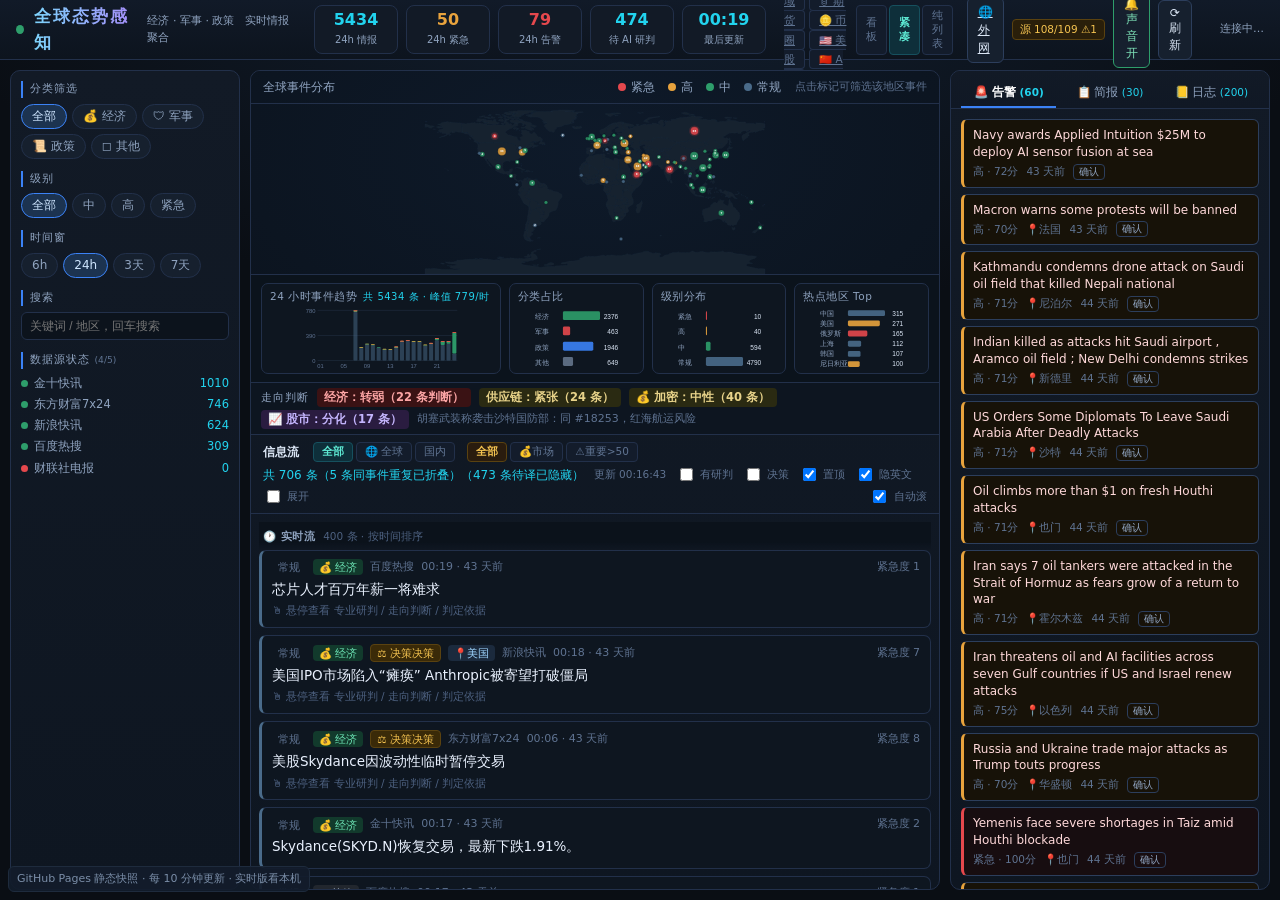
==== commit 4ff33931: "chore: 看板快照 2026-10-23 00:23:24" ====
--- a/index.html
+++ b/index.html
@@ -5,6 +5,7 @@
 <meta name="viewport" content="width=device-width, initial-scale=1">
 <title>全球态势感知 · 实时情报仪表盘</title>
 <link rel="stylesheet" href="style.css">
+<link rel=stylesheet href=theme-v2.css>
 </head>
 <body>
 
--- a/style.css
+++ b/style.css
@@ -0,0 +1,477 @@
+:root{
+  --bg:#0a0e14; --bg2:#0f1520; --panel:#121a26; --panel2:#16202e;
+  --line:#22304a; --line2:#2c3e5c;
+  --txt:#dbe6f5; --txt2:#8fa3bf; --txt3:#5f7391;
+  --low:#4a6b8a; --medium:#2e9e6b; --high:#e8a33d; --critical:#e5484d;
+  --accent:#3b82f6; --accent2:#22d3ee;
+}
+*{box-sizing:border-box}
+html,body{margin:0;padding:0;height:100%}
+body{
+  background:radial-gradient(1200px 700px at 50% -10%,#132133 0%,var(--bg) 60%);
+  color:var(--txt);font:13px/1.5 "Microsoft YaHei","Segoe UI",system-ui,sans-serif;
+  overflow:hidden;
+}
+button{font-family:inherit;cursor:pointer}
+.hidden{display:none !important}
+
+/* ---------- 顶部 ---------- */
+.topbar{
+  display:flex;align-items:center;gap:18px;padding:10px 16px;
+  background:linear-gradient(180deg,#111a28,#0d141e);
+  border-bottom:1px solid var(--line);height:60px;
+}
+.brand{display:flex;align-items:center;gap:10px;min-width:280px}
+.brand h1{font-size:17px;margin:0;letter-spacing:2px;
+  background:linear-gradient(90deg,#7dd3fc,#a78bfa);-webkit-background-clip:text;
+  background-clip:text;color:transparent;font-weight:700}
+.brand .sub{color:var(--txt2);font-size:11px}
+.dot-live{width:9px;height:9px;border-radius:50%;background:#2e9e6b;
+  box-shadow:0 0 0 0 rgba(46,158,107,.7);animation:pulse 2s infinite}
+.dot-live.off{background:#e5484d;animation:none}
+@keyframes pulse{0%{box-shadow:0 0 0 0 rgba(46,158,107,.6)}70%{box-shadow:0 0 0 9px rgba(46,158,107,0)}100%{box-shadow:0 0 0 0 rgba(46,158,107,0)}}
+
+.stats{display:flex;gap:8px;flex:1;justify-content:center}
+.stat{background:var(--panel);border:1px solid var(--line);border-radius:8px;
+  padding:4px 12px;text-align:center;min-width:84px}
+.stat b{display:block;font-size:16px;color:var(--accent2);line-height:1.2}
+.stat span{font-size:10px;color:var(--txt2)}
+.stat.warn b{color:var(--high)} .stat.danger b{color:var(--critical)}
+
+.tools{display:flex;align-items:center;gap:8px}
+.btn{background:var(--panel2);color:var(--txt);border:1px solid var(--line2);
+  border-radius:6px;padding:5px 10px;font-size:12px}
+.btn:hover{border-color:var(--accent);color:#fff}
+.btn.on{border-color:#2e9e6b;color:#7ee2b8}
+.conn{font-size:11px;color:var(--txt2);min-width:64px;text-align:right}
+.conn.ok{color:#7ee2b8} .conn.bad{color:var(--critical)}
+
+/* ---------- 布局 ---------- */
+.layout{display:grid;grid-template-columns:230px 1fr 320px;gap:10px;
+  padding:10px;height:calc(100% - 60px)}
+.panel{background:linear-gradient(180deg,var(--panel),#0e1621);
+  border:1px solid var(--line);border-radius:10px;overflow:hidden;
+  display:flex;flex-direction:column;min-height:0}
+.left,.right{padding:10px;overflow-y:auto}
+.center{display:flex;flex-direction:column}
+.p-title{font-size:11px;letter-spacing:1px;color:var(--txt2);margin:12px 0 6px;
+  text-transform:uppercase;border-left:2px solid var(--accent);padding-left:7px}
+.p-title:first-child{margin-top:0}
+.p-title small{color:var(--txt3);text-transform:none;letter-spacing:0}
+.danger-title{border-left-color:var(--critical);color:#ffb4b6}
+
+/* ---------- 过滤器 ---------- */
+.chips{display:flex;flex-wrap:wrap;gap:5px}
+.chip{background:var(--panel2);border:1px solid var(--line);color:var(--txt2);
+  border-radius:14px;padding:3px 10px;font-size:12px}
+.chip:hover{border-color:var(--line2);color:var(--txt)}
+.chip.active{background:#1c3350;border-color:var(--accent);color:#cfe6ff}
+.search{width:100%;background:#0c131c;border:1px solid var(--line);border-radius:6px;
+  color:var(--txt);padding:6px 8px;font-size:12px;outline:none}
+.search:focus{border-color:var(--accent)}
+
+.src-list{display:flex;flex-direction:column;gap:4px}
+.src-row{display:flex;align-items:center;gap:6px;font-size:11.5px;color:var(--txt2)}
+.src-row .nm{flex:1;overflow:hidden;text-overflow:ellipsis;white-space:nowrap}
+.src-row .ct{color:var(--accent2)}
+.src-row .st{width:7px;height:7px;border-radius:50%;background:#2e9e6b;flex:none}
+.src-row .st.bad{background:var(--critical)}
+
+/* ---------- 布局密度切换（把纵向空间让给信息流） ---------- */
+.layout-tg{display:inline-flex;gap:2px;margin-right:6px}
+.lt{background:#131c2b;border:1px solid var(--line);color:var(--txt3);
+  font-size:10.5px;padding:3px 9px;border-radius:4px;cursor:pointer}
+.lt:hover{color:var(--txt);border-color:#33507a}
+.lt.active{background:#0e2f3a;border-color:#16505e;color:#5eead4;font-weight:700}
+
+body.layout-compact2 #map{height:170px}
+body.layout-compact2 .viz-svg{height:64px}
+body.layout-feedonly .map-wrap{display:none}
+body.layout-feedonly .viz{display:none}
+
+/* ---------- 地图 ---------- */
+.map-wrap{position:relative;border-bottom:1px solid var(--line);
+  background:radial-gradient(700px 400px at 50% 40%,#0e1a2a,#0a1018);flex:none}
+.map-head{display:flex;align-items:center;gap:14px;padding:7px 12px;font-size:12px;
+  color:var(--txt2);border-bottom:1px solid var(--line)}
+.legend{display:flex;align-items:center;gap:5px;margin-left:auto}
+.lg{width:8px;height:8px;border-radius:50%;display:inline-block;margin-left:8px}
+.lg.critical{background:var(--critical)} .lg.high{background:var(--high)}
+.lg.medium{background:var(--medium)} .lg.low{background:var(--low)}
+.map-hint{color:var(--txt3);font-size:11px}
+#map{display:block;width:100%;height:300px}
+#map path{fill:#16222f;stroke:#24384f;stroke-width:.4;transition:fill .2s}
+#map path:hover{fill:#1e3348}
+#map path.hit{fill:#2a3f57;stroke:var(--accent2)}
+.mk{cursor:pointer}
+.mk circle.core{stroke:#0a0e14;stroke-width:.8}
+.mk text{font-size:8px;fill:#fff;font-weight:700;text-anchor:middle;pointer-events:none}
+.map-tip{position:absolute;background:#0b121b;border:1px solid var(--line2);
+  border-radius:6px;padding:6px 9px;font-size:11px;color:var(--txt);
+  pointer-events:none;max-width:280px;z-index:20;box-shadow:0 6px 20px #000a}
+
+/* ---------- 可视化看板 ---------- */
+.viz{display:flex;gap:8px;padding:8px 10px;border-bottom:1px solid var(--line);
+  background:#0b131c;flex:none}
+.viz-card{flex:1 1 0;min-width:0;background:#0e1620;border:1px solid var(--line);
+  border-radius:7px;padding:5px 8px 3px}
+.viz-card.wide{flex:1.9 1 0}
+.viz-title{font-size:10.5px;color:var(--txt2);letter-spacing:.5px;margin-bottom:1px;
+  display:flex;align-items:baseline;gap:6px;white-space:nowrap;overflow:hidden}
+.viz-note{color:var(--accent2);font-size:10px}
+.viz-svg{display:block;width:100%;height:88px}
+
+/* ---------- 信息流 ---------- */
+.feed-head{display:flex;align-items:center;gap:10px;padding:7px 12px;
+  border-bottom:1px solid var(--line);font-size:12px;color:var(--txt2)}
+.feed-count{color:var(--accent2)}
+/* 筛选状态条：让"结果为什么是空的"一眼可见 */
+.filter-bar{display:flex;align-items:center;gap:6px;flex-wrap:wrap;padding:6px 10px;
+  border-bottom:1px solid var(--line);background:#0d1520;font-size:11px;color:var(--txt2)}
+.fb-label{color:var(--txt3);letter-spacing:1px;flex:none}
+.fb-chip{background:#16202e;border:1px solid var(--line2);border-radius:10px;padding:1px 8px;color:#9fd6ff}
+.fb-clear{margin-left:auto;background:none;border:1px solid var(--line2);color:var(--accent2);
+  border-radius:4px;font-size:10.5px;padding:2px 8px;cursor:pointer;flex:none}
+.fb-clear:hover{border-color:var(--accent2)}
+.feed-stamp{color:var(--txt3);font-size:10.5px;white-space:nowrap}
+/* 置顶的重要事件压成紧凑条目，避免把"实时流"挤到屏幕外 */
+.pin-list .item{padding:6px 10px;margin-bottom:5px}
+.pin-list .it-sum,.pin-list .it-orig,.pin-list .hover-tip,.pin-list .it-detail{display:none}
+.pin-list .it-title{font-size:12.5px}
+.af-list{margin-top:4px;color:var(--txt2)}
+.af-clear{margin-top:6px}
+.auto{margin-left:auto;font-size:11px;color:var(--txt3);display:flex;gap:5px;align-items:center}
+.feed{flex:1;overflow-y:auto;padding:8px}
+
+.item{border:1px solid var(--line);border-left-width:3px;border-radius:7px;
+  padding:8px 10px;margin-bottom:7px;background:#0e1620;animation:fade .35s}
+@keyframes fade{from{opacity:0;transform:translateY(-4px)}to{opacity:1;transform:none}}
+.item.low{border-left-color:var(--low)}
+.item.medium{border-left-color:var(--medium)}
+.item.high{border-left-color:var(--high);background:#161509}
+.item.critical{border-left-color:var(--critical);background:#1c0f11}
+.item.flash{animation:flash 1.2s 2}
+@keyframes flash{0%,100%{background:#1c0f11}50%{background:#3a1418}}
+.it-top{display:flex;align-items:center;gap:7px;font-size:11px;color:var(--txt3);
+  margin-bottom:4px;flex-wrap:wrap}
+.tag{border-radius:4px;padding:0 6px;font-size:10.5px;line-height:16px}
+.tag.cat-economy{background:#123a2c;color:#6ee7b7}
+.tag.cat-military{background:#3a1a12;color:#fca5a5}
+.tag.cat-policy{background:#122a45;color:#93c5fd}
+.tag.cat-other{background:#22272e;color:#9aa7b8}
+.tag.lv-critical{background:var(--critical);color:#fff;font-weight:700}
+.tag.lv-high{background:#7a4a10;color:#ffd08a}
+.tag.lv-medium{background:#14452f;color:#8ce6b6}
+.tag.geo{background:#1b2a3d;color:#9fd6ff}
+.score{margin-left:auto;color:var(--txt3)}
+.it-title{font-size:13.5px;color:#eaf2ff;line-height:1.45;margin-bottom:3px}
+.it-title a{color:inherit;text-decoration:none}
+.it-title a:hover{color:var(--accent2);text-decoration:underline}
+.it-sum{font-size:12px;color:var(--txt2);line-height:1.5;
+  display:-webkit-box;-webkit-line-clamp:2;-webkit-box-orient:vertical;overflow:hidden}
+.it-why{font-size:10.5px;color:var(--txt3);margin-top:4px;border-top:1px dashed #1d2a3b;padding-top:4px}
+.it-why b{color:#7ea6d8;font-weight:400}
+
+/* ---- 专业研判区块 ---- */
+.it-ai{margin-top:6px;border:1px solid #2b2440;border-left:3px solid #a78bfa;
+  border-radius:6px;background:linear-gradient(180deg,#161327,#12101f);padding:7px 9px}
+.ai-head{display:flex;align-items:center;gap:8px;font-size:10.5px;margin-bottom:4px;flex-wrap:wrap}
+.ai-tag{color:#c4b5fd;font-weight:700;letter-spacing:.5px}
+.ai-conf{background:#2a1c40;color:#c4b5fd;border-radius:4px;padding:0 6px}
+.ai-conf.hi{background:#123a2c;color:#6ee7b7}
+.ai-conf.mid{background:#2a2a12;color:#e8d38a}
+.ai-conf.lo{background:#3a1214;color:#fca5a5}
+.ai-hz{color:#8fa3bf}
+.ai-body{font-size:12px;color:#d8d2ee;line-height:1.62;white-space:pre-wrap}
+.ai-act{margin-top:5px;padding-top:5px;border-top:1px dashed #33294d;
+  font-size:11.5px;color:#a5f3c4;line-height:1.55}
+.ai-act b{color:#6ee7b7;font-weight:700}
+
+/* 只看有研判的过滤 */.onlyai{display:flex;align-items:center;gap:4px;font-size:11px;color:var(--txt3)}
+.dup{color:var(--medium);font-size:10.5px}
+.llm{border-radius:4px;padding:0 6px;font-size:10.5px;background:#2a1c40;color:#c4b5fd}
+
+/* ---- 走向判断条 ---- */
+.outlook{display:flex;align-items:center;gap:8px;padding:6px 12px;flex:none;
+  border-bottom:1px solid var(--line);background:#0d1520;font-size:11.5px;overflow:hidden}
+.ol-h{color:#8fa3bf;font-size:10.5px;letter-spacing:1px;flex:none}
+.ol-chip{border-radius:4px;padding:1px 7px;font-weight:700;white-space:nowrap;flex:none}
+.ol-chip.up{background:#123a2c;color:#6ee7b7}
+.ol-chip.down{background:#3a1214;color:#fca5a5}
+.ol-chip.flat{background:#2a2a12;color:#e8d38a}
+.ol-chip.split{background:#2a1c40;color:#c4b5fd}
+.ol-chip.neg{background:#2a1216;color:#fca5a5}
+.ol-chip.pos{background:#123a2c;color:#6ee7b7}
+.ol-chip.neu{background:#1b2a3d;color:#9fd6ff}
+.ol-note{color:var(--txt3);font-size:11px;overflow:hidden;text-overflow:ellipsis;white-space:nowrap}
+
+/* 条目内的走向判断 */
+.it-ol{margin-top:6px;border:1px solid #1e3348;border-left:3px solid #22d3ee;
+  border-radius:6px;background:#0c1a24;padding:6px 9px}
+.ol-row{font-size:11.5px;color:#cfe3f5;line-height:1.55;margin-bottom:3px}
+.ol-tag{display:inline-block;border-radius:3px;padding:0 5px;margin-right:6px;
+  font-size:10.5px;font-weight:700;background:#16364a;color:#7dd3fc}
+.ol-tag.econ.up{background:#123a2c;color:#6ee7b7}
+.ol-tag.econ.down{background:#3a1214;color:#fca5a5}
+.ol-tag.econ.flat{background:#2a2a12;color:#e8d38a}
+.ol-tag.econ.split{background:#2a1c40;color:#c4b5fd}
+.ol-tag.sc.bad{background:#3a1214;color:#fca5a5}
+.ol-tag.sc.warn{background:#3a2a08;color:#f5c451}
+.ol-tag.sc.good{background:#123a2c;color:#6ee7b7}
+.ol-tag.sc.ok{background:#1b2a3d;color:#9fd6ff}
+.ol-watch{font-size:10.5px;color:#8fa3bf;margin-top:2px}
+
+/* ---- 来源身份标识与来源筛选 ---- */
+.tag.glob{background:#0e2f3a;color:#5eead4;border:1px solid #16505e}
+.tag.auth{background:#1a2440;color:#93c5fd;border:1px solid #2c3e6b}
+.origin-filter{display:flex;gap:3px;margin-left:4px}
+.of{background:#131c2b;border:1px solid var(--line);color:var(--txt3);
+  font-size:10.5px;padding:2px 8px;border-radius:4px;cursor:pointer}
+.of:hover{color:var(--txt);border-color:#33507a}
+.of.active{background:#0e2f3a;border-color:#16505e;color:#5eead4;font-weight:700}
+
+/* ---- 紧凑模式：详情默认收起，悬停看浮层 ---- */
+body.compact .it-detail{display:none}
+/* 紧凑模式下摘要压成单行，完整内容去浮层看——同样高度能多看 2-3 条 */
+body.compact .it-sum{white-space:nowrap;overflow:hidden;text-overflow:ellipsis}
+body.compact .it-orig{display:none}
+body:not(.compact) .hover-tip{display:none}
+.hover-tip{font-size:10.5px;color:#4d6180;margin-top:4px}
+.hover-tip::before{content:'🖱 '}
+
+.detail-pop{position:fixed;z-index:200;width:540px;max-height:74vh;overflow-y:auto;
+  background:linear-gradient(180deg,#141c2b,#0d1420);border:1px solid #2c3e5c;
+  border-radius:10px;padding:10px 12px;box-shadow:0 18px 52px #000d,0 0 0 1px #0006}
+.detail-pop.pinned{border-color:var(--accent2);box-shadow:0 18px 52px #000d,0 0 0 1px #22d3ee55}
+.dp-head{display:flex;align-items:center;gap:7px;margin-bottom:5px;flex-wrap:wrap}
+.dp-title{font-size:13px;color:#eaf2ff;font-weight:700;line-height:1.45;margin-bottom:4px}
+.dp-meta{font-size:10.5px;color:var(--txt3);margin-bottom:6px}
+.dp-sum{font-size:12px;color:#cfdcf0;line-height:1.6;margin-bottom:8px;
+  padding-bottom:7px;border-bottom:1px dashed #26384f}
+.dp-close{margin-left:auto;background:none;border:none;color:var(--txt3);font-size:13px;cursor:pointer}
+.dp-close:hover{color:#fff}
+
+.it-orig{font-size:10.5px;color:#6b7f9c;line-height:1.45;margin-top:2px;font-style:italic}
+
+/* ---- 决策标记 ---- */
+.tag.dec{background:#3a2a08;color:#f5c451;border:1px solid #5a4210}
+.ai-dec{margin-bottom:5px;padding:3px 6px;border-radius:4px;background:#1d2a12;
+  color:#c9e88a;font-size:11.5px;line-height:1.5}
+
+/* ---- 告警日志 ---- */
+.ledger{display:flex;flex-direction:column;gap:8px}
+.led{border:1px solid var(--line);border-left:3px solid var(--critical);border-radius:6px;
+  background:#120e14;padding:7px 9px}
+.led.rev{border-left-color:#a78bfa;background:#12101f;margin-left:14px}
+.led-h{display:flex;align-items:center;gap:7px;font-size:10.5px;color:var(--txt3);margin-bottom:4px;flex-wrap:wrap}
+.led-t{font-size:12.5px;color:#eaf2ff;line-height:1.5}
+.led-m{font-size:10.5px;color:var(--txt3);margin-top:3px}
+.led-m a{color:var(--accent2)}
+.led-a{font-size:11.5px;color:#d8d2ee;line-height:1.55;margin-top:4px;white-space:pre-wrap}
+.led-act{margin-top:4px;font-size:11.5px;color:#a5f3c4;line-height:1.5}
+.tag.ai-tag-sm{background:#2a1c40;color:#c4b5fd}
+
+/* ---------- 告警面板 ---------- */
+.alerts{display:flex;flex-direction:column;gap:6px}
+.alert{border:1px solid var(--line2);border-left:3px solid var(--critical);
+  border-radius:6px;padding:7px 9px;background:#170d10;font-size:12px}
+.alert.high{border-left-color:var(--high);background:#171208}
+.alert.acked{opacity:.45}
+.al-title{color:#ffd9da;line-height:1.4}
+.al-note{font-size:10.5px;color:#c4b5fd;margin-top:3px;line-height:1.45}
+.al-meta{font-size:10.5px;color:var(--txt3);margin-top:3px;display:flex;gap:8px;align-items:center}
+.al-meta button{background:none;border:1px solid var(--line2);color:var(--txt2);
+  border-radius:4px;font-size:10px;padding:0 5px}
+.queue{display:flex;flex-direction:column;gap:4px}
+.q-row{font-size:11.5px;color:var(--txt2);border-bottom:1px dashed #1d2a3b;padding:4px 0;
+  display:flex;gap:6px}
+.q-row .s{color:var(--high);flex:none}
+.hint{font-size:11px;color:var(--txt3);line-height:1.6;margin-top:10px;
+  border:1px dashed var(--line);border-radius:6px;padding:7px}
+
+/* ---------- 右侧标签页 / 研判简报 ---------- */
+.tabs{display:flex;gap:6px;margin:-10px -10px 10px;padding:8px 10px 0;
+  border-bottom:1px solid var(--line);position:sticky;top:-10px;z-index:5;
+  background:linear-gradient(180deg,#121a26,#101825)}
+.tab{flex:1;background:transparent;border:none;border-bottom:2px solid transparent;
+  color:var(--txt2);padding:6px 2px;font-size:11.5px;white-space:nowrap;overflow:hidden}
+.tab:hover{color:var(--txt)}
+.tab.active{color:#fff;border-bottom-color:var(--accent);font-weight:700}
+.tab small{color:var(--accent2);font-size:10.5px}
+
+.briefs{display:flex;flex-direction:column;gap:10px}
+.brief{border:1px solid var(--line);border-left:3px solid var(--accent2);border-radius:7px;
+  background:#0e1720;padding:9px 10px}
+.brief.daily{border-left-color:#a78bfa}
+.brief-head{display:flex;align-items:center;gap:8px;font-size:11px;color:var(--txt3);margin-bottom:5px}
+.brief-head .kind{border-radius:4px;padding:0 6px;background:#12304a;color:#7dd3fc}
+.brief.daily .brief-head .kind{background:#2a1c40;color:#c4b5fd}
+.brief-headline{font-size:12.5px;color:#eaf2ff;line-height:1.5;margin-bottom:6px;font-weight:600}
+.brief-body{font-size:11.5px;color:var(--txt2);line-height:1.65;
+  white-space:pre-wrap;word-break:break-word}
+.brief-levels{display:flex;gap:5px;margin-top:7px;flex-wrap:wrap}
+
+/* ---------- 告警横幅 ---------- */
+.alert-banner{position:fixed;top:70px;left:50%;transform:translateX(-50%);
+  z-index:100;display:flex;align-items:center;gap:12px;min-width:420px;max-width:820px;
+  background:linear-gradient(90deg,#3a0d10,#57151a);border:1px solid #ff5a5f;
+  border-radius:10px;padding:11px 15px;box-shadow:0 10px 40px #000c,0 0 0 1px #ff5a5f33;
+  animation:drop .35s}
+.alert-banner.high{background:linear-gradient(90deg,#3a2a08,#5a4210);border-color:var(--high)}
+@keyframes drop{from{opacity:0;transform:translate(-50%,-16px)}to{opacity:1;transform:translate(-50%,0)}}
+.ab-icon{font-size:22px}
+.ab-body{flex:1}
+.ab-title{color:#fff;font-size:14px;line-height:1.4}
+.ab-meta{font-size:11px;color:#ffc9cb;margin-top:3px}
+.ab-close{background:none;border:none;color:#fff;font-size:15px;opacity:.7}
+.ab-close:hover{opacity:1}
+
+::-webkit-scrollbar{width:8px;height:8px}
+::-webkit-scrollbar-thumb{background:#22304a;border-radius:4px}
+::-webkit-scrollbar-track{background:transparent}
+
+/* 无障碍 / 自动化截图：尊重系统的"减少动态效果"设置 */
+@media (prefers-reduced-motion: reduce){
+  .item,.alert-banner{animation:none !important}
+  .dot-live{animation:none !important}
+}
+
+/* 待译英文条目：默认不展示（翻译轮追上来自动出现），危重级别除外 */
+body.hide-pending .item[data-pending="1"]{display:none}
+
+.tag.lang{background:#2a1f3d;color:#c4a7f5;border:1px solid #453264}
+
+/* ==================================================================
+   响应式：平板收窄三栏；手机改为单列纵向 + 吸顶页头 + 底部详情抽屉
+   ================================================================== */
+@media (max-width: 1100px){
+  .layout{grid-template-columns:200px 1fr 280px}
+  .brand{min-width:0}
+  .stat{min-width:70px;padding:3px 8px}
+}
+
+@media (max-width: 900px){
+  html,body{height:auto;min-height:100%}
+  body{overflow-x:hidden;overflow-y:auto;font-size:14px;-webkit-text-size-adjust:100%}
+  .topbar{position:sticky;top:0;z-index:60;height:auto;flex-wrap:wrap;gap:8px 10px;padding:8px 10px}
+  .brand{flex:1 1 100%;min-width:0;gap:8px}
+  .brand h1{font-size:16px;letter-spacing:1px;white-space:nowrap}
+  .brand .sub{display:none}
+  .stats{flex:1 1 100%;order:2;justify-content:space-between;gap:5px}
+  .stat{flex:1 1 0;min-width:0;padding:3px 2px;border-radius:6px}
+  .stat b{font-size:15px}
+  .stat span{font-size:9px;white-space:nowrap}
+  .tools{flex:1 1 100%;order:3;justify-content:space-between;gap:6px}
+  .tools .btn{font-size:11px;padding:5px 8px;min-height:30px}
+  .lt{font-size:10px;padding:5px 8px;min-height:30px}
+  .conn{min-width:0;font-size:10.5px}
+
+  /* 单列：信息流/地图优先，告警次之，筛选最后 */
+  .layout{display:flex;flex-direction:column;height:auto;padding:8px;gap:8px}
+  .panel{margin:0}
+  .center{order:1}
+  .right{order:2}
+  .left{order:3}
+
+  #map{height:170px}
+  .map-head{flex-wrap:wrap;gap:6px;padding:6px 10px}
+  .map-hint{font-size:10px}
+  .map-tip{max-width:calc(100vw - 36px)}
+
+  .viz{display:grid;grid-template-columns:1fr 1fr;gap:6px;padding:6px;flex:none}
+  .viz-card.wide{grid-column:1 / -1}
+  .viz-svg{height:58px}
+  .viz-title{font-size:10px}
+
+  .outlook{flex-wrap:wrap;gap:5px;padding:6px 10px}
+  .ol-note{white-space:normal}
+
+  .feed-head{flex-wrap:wrap;gap:6px 10px;padding:7px 10px;font-size:11.5px}
+  .auto{margin-left:0}
+  /* 信息流限高内滚：避免 400 条把告警/筛选推到页面最底部 */
+  .feed{flex:none;overflow-y:auto;max-height:min(70vh,560px);
+    -webkit-overflow-scrolling:touch;padding:8px}
+  .hover-tip{padding:6px 0 2px}
+
+  .it-top{font-size:10.5px;gap:5px}
+  .it-title{font-size:14px}
+  .it-sum{font-size:12.5px}
+  /* 手机上摘要保留两行，便于扫读 */
+  body.compact .it-sum{white-space:normal;display:-webkit-box;-webkit-line-clamp:2;
+    -webkit-box-orient:vertical;overflow:hidden}
+  .item{padding:9px 10px}
+
+  .left,.right{padding:10px;overflow:visible}
+  .tabs{margin:-10px -10px 10px;position:sticky;top:0}
+  .src-list{max-height:130px;overflow-y:auto}
+  .chips{gap:6px}
+  .chip{min-height:30px;font-size:12.5px}
+  .search{font-size:14px;padding:8px}
+
+  /* 详情浮层 -> 全宽底部抽屉 */
+  .detail-pop{left:8px !important;right:8px !important;top:auto !important;
+    bottom:8px !important;width:auto !important;max-height:66vh;
+    border-radius:12px 12px 0 0}
+  .alert-banner{left:8px;right:8px;top:8px;transform:none;min-width:0;max-width:none;
+    animation:none}
+}
+
+/* 窄屏手机上页头工具条允许换行 */
+@media (max-width: 420px){
+  .tools{flex-wrap:wrap}
+  .conn{order:5;flex:1 1 100%;text-align:left}
+  .viz{grid-template-columns:1fr}
+  .viz-card.wide{grid-column:auto}
+}
+
+/* 触屏设备：没有 hover，用点按图标提示 */
+@media (pointer: coarse){
+  .hover-tip::before{content:'👆 '}
+}
+
+/* ---- 信息流分组（重要事件置顶 / 实时流） ---- */
+.feed-sec{display:flex;align-items:center;gap:8px;padding:7px 4px 5px;
+  font-size:10.5px;color:var(--txt3);position:sticky;top:0;z-index:5;
+  background:linear-gradient(180deg,#0b121b 70%,#0b121b00)}
+.fs-tag{font-weight:700;color:#8fa3bf;letter-spacing:.5px}
+.fs-tag.warn{color:#fca5a5}
+.fs-note{color:#4d6180}
+/* ---- 市场影响判断（虚拟货币 / 股市板块） ---- */
+.it-mkt{border-left-color:#f59e0b}
+.ol-tag.myth{background:#2d2410;color:#f5c451}
+.ol-tag.myth.up{background:#123a2c;color:#6ee7b7}
+.ol-tag.myth.down{background:#3a1214;color:#fca5a5}
+.ol-tag.myth.flat{background:#2a2a12;color:#e8d38a}
+.ol-tag.myth.split{background:#2a1c40;color:#c4b5fd}
+/* ---- 市场影响徽章（卡片上一眼可见） ---- */
+.tag.mktb{background:#2d2410;color:#f5c451;border:1px solid #5a4210;font-size:10px}
+.tag.mktb.up{background:#123a2c;color:#6ee7b7;border-color:#1f5c46}
+.tag.mktb.down{background:#3a1214;color:#fca5a5;border-color:#5c1f22}
+.tag.mktb.flat{background:#2a2a12;color:#e8d38a;border-color:#4a4a1c}
+.tag.mktb.split{background:#2a1c40;color:#c4b5fd;border-color:#463266}
+.ol-chip.up{background:#123a2c;color:#6ee7b7}
+.ol-chip.down{background:#3a1214;color:#fca5a5}
+/* ---- 快捷视图（市场影响 / 重要>50） ---- */
+.qf{background:#131c2b;border:1px solid var(--line);color:var(--txt3);
+  font-size:10.5px;padding:2px 8px;border-radius:4px;cursor:pointer;white-space:nowrap}
+.qf:hover{color:var(--txt);border-color:#33507a}
+.qf.active{background:#2a1c0e;border-color:#5a4210;color:#f5c451;font-weight:700}
+.quick-filter{margin-left:2px}
+.fs-tag.mkt{color:#f5c451}
+/* ---- 头部与汇总条布局收紧（控件多，允许换行不挤压） ---- */
+.feed-head{flex-wrap:wrap;row-gap:3px}
+.feed-head .onlyai,.feed-head .auto{white-space:nowrap}
+.fh-title{font-weight:700;color:#dbe6f5}
+.outlook{flex-wrap:wrap;row-gap:3px;padding:5px 10px}
+.ol-note{flex:1 1 200px;min-width:0}
+/* ---- 数据源健康指示 ---- */
+.src-health{font-size:10.5px;color:#6b7f9c;padding:2px 7px;border-radius:4px;
+  border:1px solid var(--line);background:#0f1826;white-space:nowrap;cursor:default}
+.src-health.warn{color:#f5c451;border-color:#5a4210;background:#2a1f0a}
+.src-health.bad{color:#fca5a5;border-color:#5c1f22;background:#2a1216}
+/* 同场发言聚合卡（2026-10-18） */
+details.burst { margin: 2px 0 8px 0; border-left: 3px solid rgba(120,140,180,.5); padding-left: 8px; }
+details.burst > summary { cursor: pointer; font-size: 12px; opacity: .75; padding: 4px 0; list-style: none; }
+details.burst > summary::-webkit-details-marker { display: none; }
+details.burst > summary:hover { opacity: 1; }
+details.burst[open] > summary { opacity: .9; }
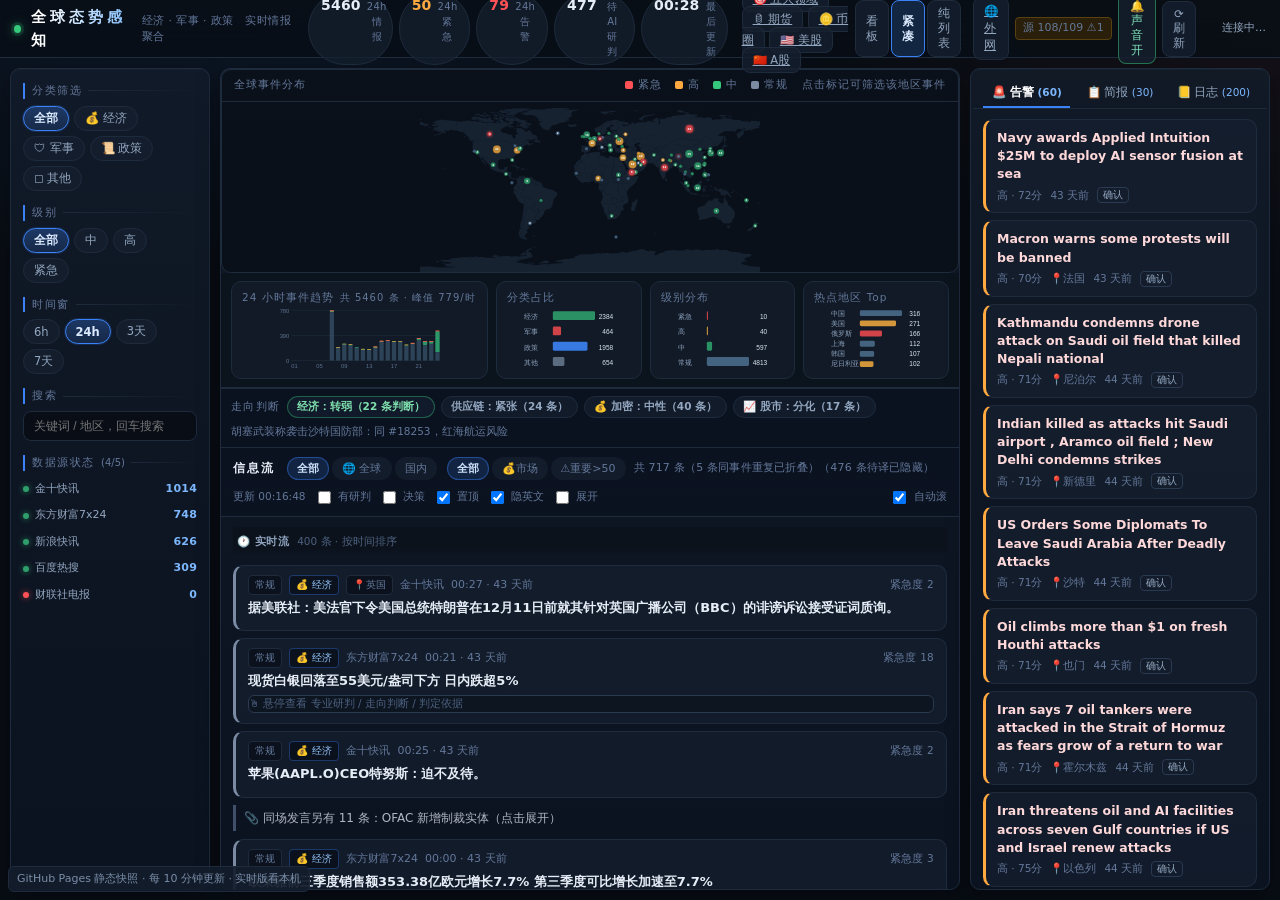
==== commit 36fa4322: "chore: 看板快照 2026-10-23 00:37:28" ====
--- a/index.html
+++ b/index.html
@@ -6,6 +6,7 @@
 <title>全球态势感知 · 实时情报仪表盘</title>
 <link rel="stylesheet" href="style.css">
 <link rel=stylesheet href=theme-v2.css>
+<link rel=stylesheet href=theme-watch.css>
 </head>
 <body>
 
